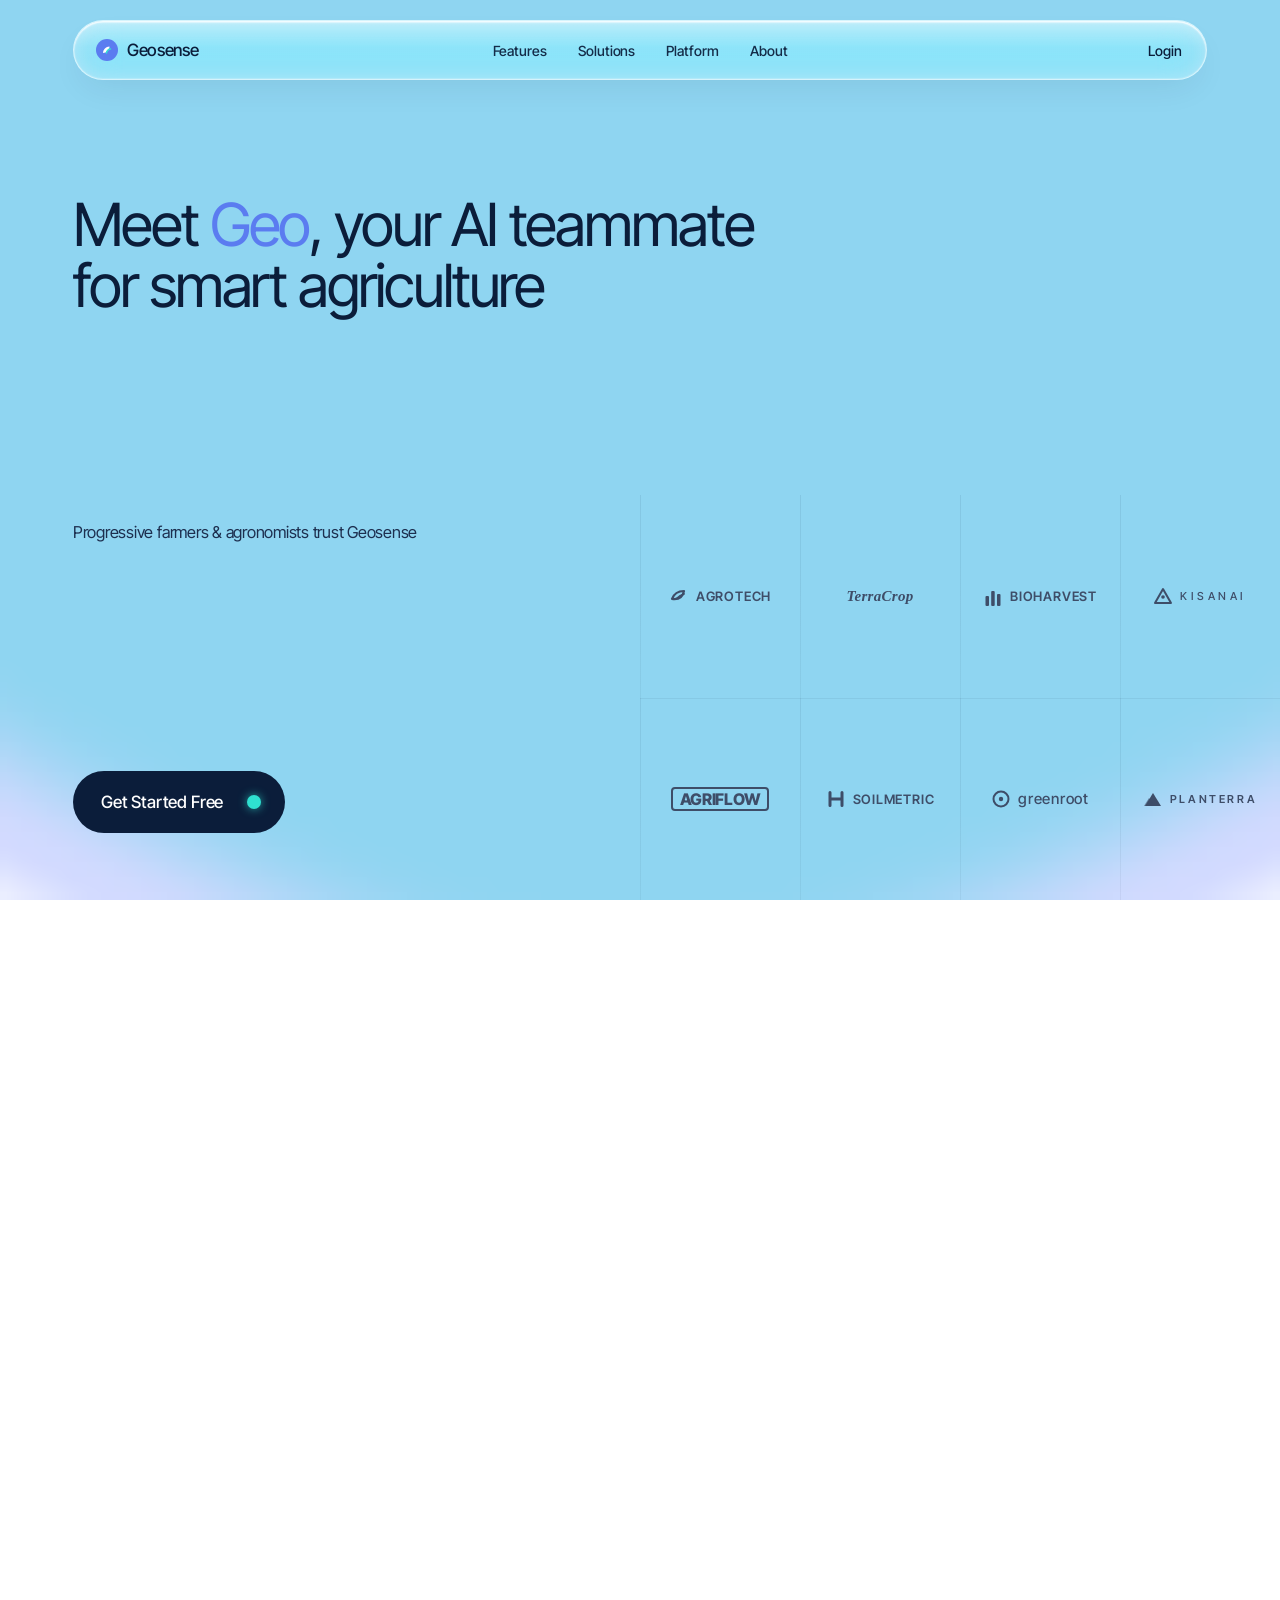
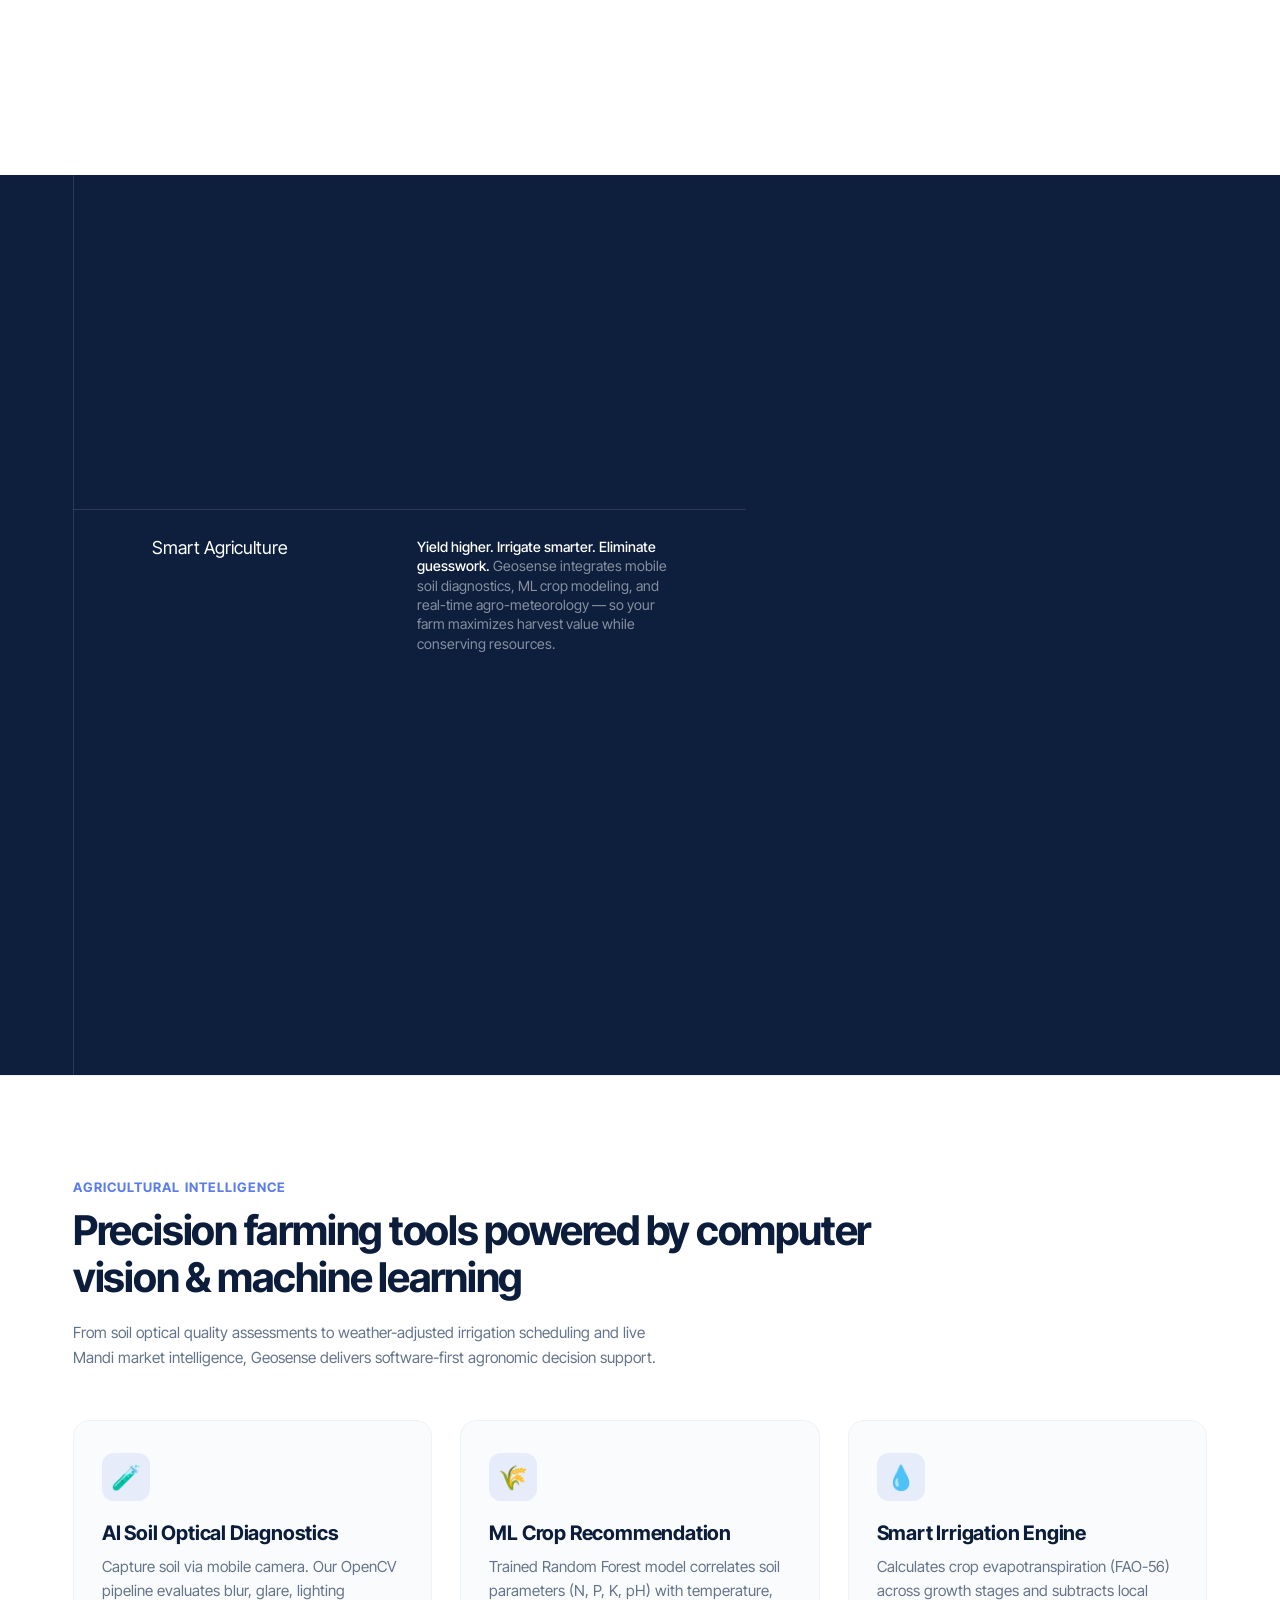
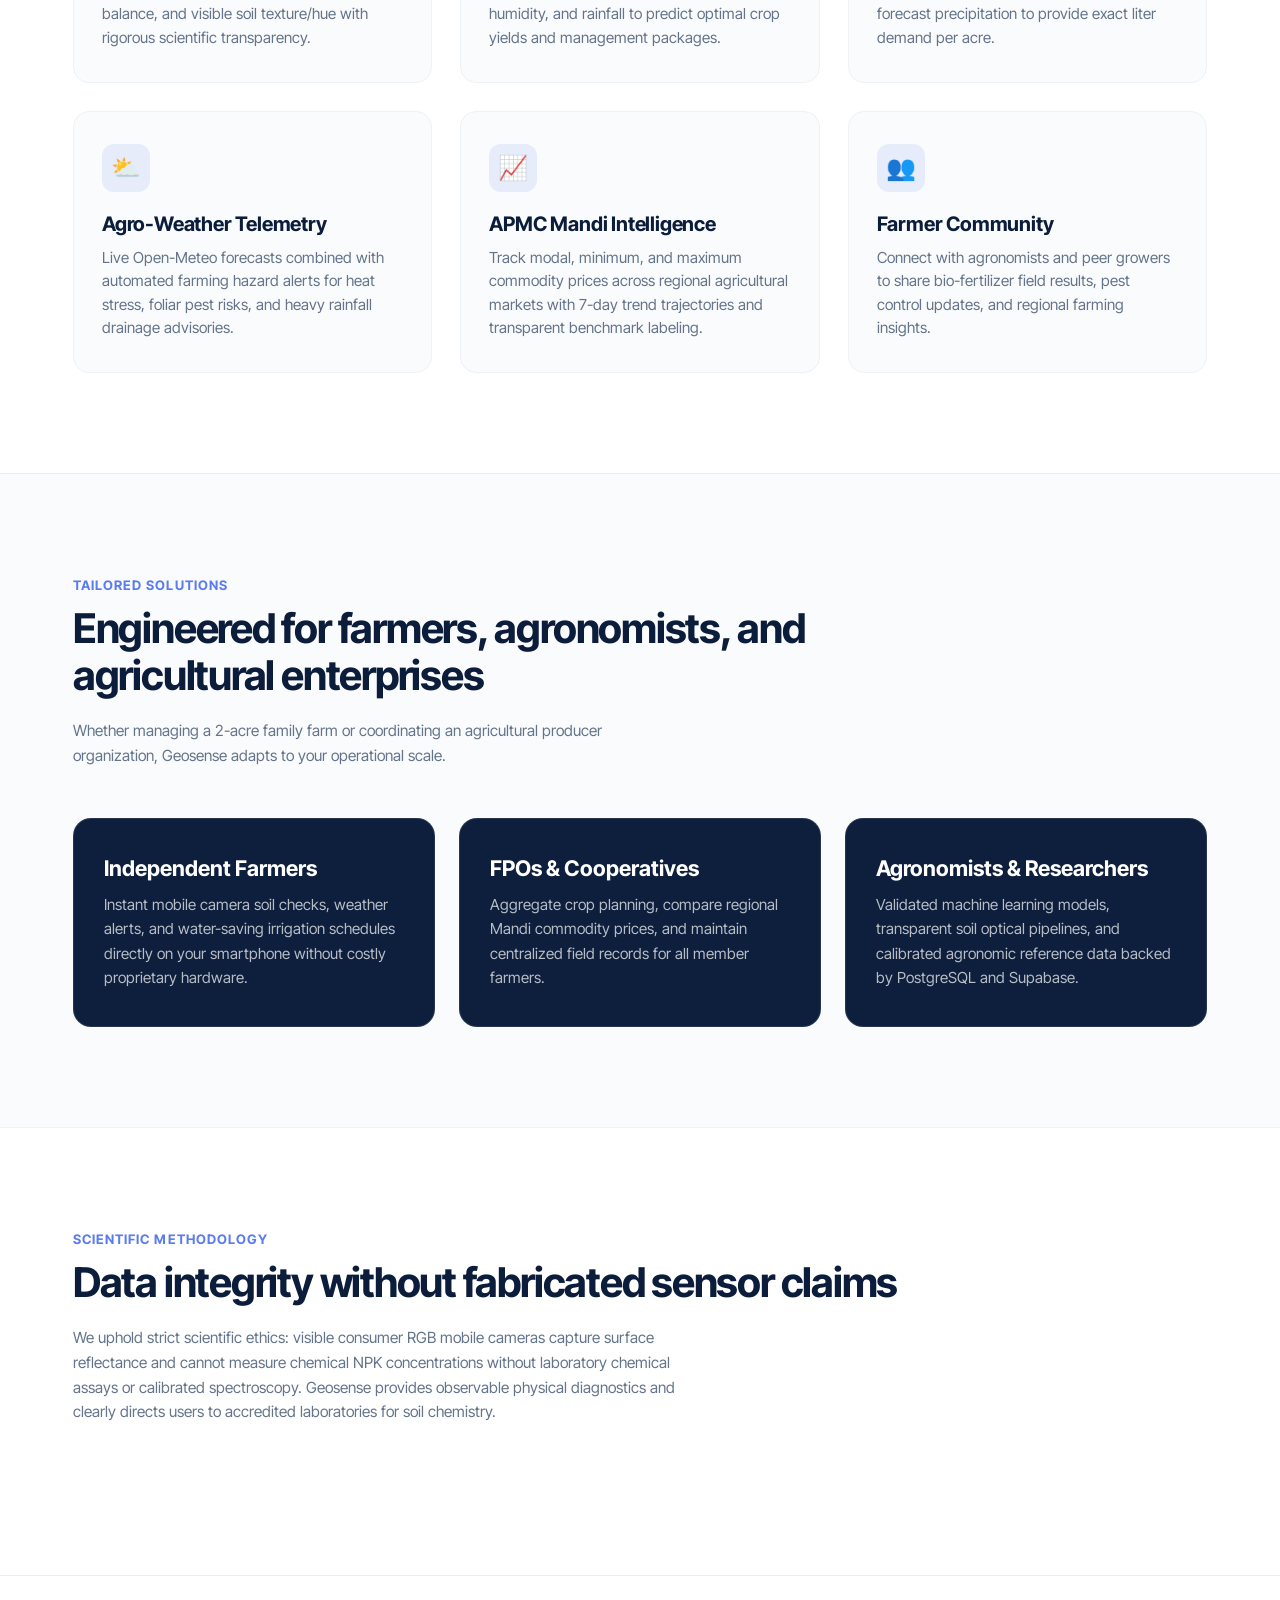
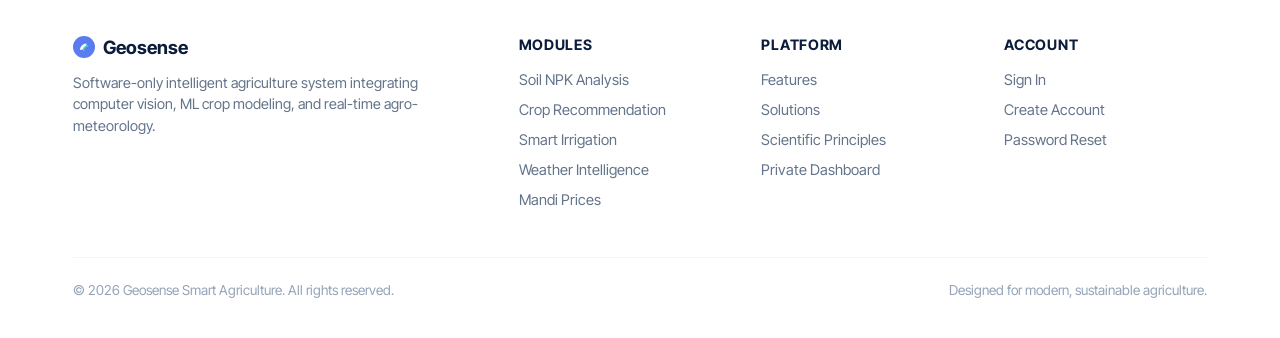
==== index.html @ 37c849fe "style(nav): Transform navbar into liquid glass with clear translucency, specular refraction highligh" ====
<!DOCTYPE html>
<html lang="en">
<head>
  <meta charset="UTF-8">
  <meta name="viewport" content="width=device-width, initial-scale=1.0">
  <title>Geosense — AI Intelligent System for Smart Agriculture</title>
  <link rel="preconnect" href="https://fonts.googleapis.com">
  <link rel="preconnect" href="https://fonts.gstatic.com" crossorigin>
  <link href="https://fonts.googleapis.com/css2?family=Inter+Tight:wght@400;500;600&display=swap" rel="stylesheet">
  <style>
    :root {
      --ink: #0b1d3a;          /* headline navy, button fill */
      --ink-2: #1d2f4f;        /* trust line */
      --accent: #5b7cf0;       /* "Hal" highlight, brand mark */
      --dot: #2fe0d0;          /* button dot / arrow circle */
      --panel: #0e1f3d;        /* dark split panel */
      --panel-line: rgba(255, 255, 255, .12);
      --gut: clamp(20px, 5.7vw, 82px);    /* page gutter */
      --ease: cubic-bezier(.22, .7, .2, 1);
    }

    * {
      box-sizing: border-box;
      margin: 0;
      padding: 0;
    }

    html, body {
      background: #fff;
      font-family: 'Inter Tight', system-ui, -apple-system, sans-serif;
      color: var(--ink);
      -webkit-font-smoothing: antialiased;
      -moz-osx-font-smoothing: grayscale;
      overflow-x: hidden;
      width: 100%;
    }

    a {
      color: inherit;
      text-decoration: none;
    }

    /* Atmosphere / Bowl Glow Background */
    .atmo {
      position: fixed;
      inset: 0;
      z-index: 0;
      pointer-events: none;
      background: #fff;
    }

    #bg {
      position: absolute;
      inset: 0;
      width: 100%;
      height: 100%;
      display: block;
    }

    main {
      position: relative;
      z-index: 1;
    }

    /* Fixed Pill Navbar - Liquid Glass */
    .nav {
      position: fixed;
      z-index: 50;
      top: 20px;
      left: var(--gut);
      right: var(--gut);
      height: 60px;
      border-radius: 999px;
      background: rgba(255, 255, 255, 0.25);
      -webkit-backdrop-filter: blur(22px) saturate(190%) contrast(95%);
      backdrop-filter: blur(22px) saturate(190%) contrast(95%);
      border: 1px solid rgba(255, 255, 255, 0.60);
      box-shadow:
        0 14px 34px -10px rgba(11, 29, 58, 0.09),
        inset 0 1.5px 1.5px 0 rgba(255, 255, 255, 0.90),
        inset 0 -1px 1px 0 rgba(255, 255, 255, 0.20),
        inset 0 0 14px 0 rgba(255, 255, 255, 0.18);
      display: flex;
      align-items: center;
      padding: 0 10px 0 22px;
      opacity: 0;
      transform: translateY(-8px);
      animation: navin .9s var(--ease) .15s forwards;
      transition: background 0.35s ease, border-color 0.35s ease, box-shadow 0.35s ease;
      overflow: hidden;
    }

    .nav::before {
      content: '';
      position: absolute;
      inset: 0;
      border-radius: 999px;
      background: linear-gradient(180deg, rgba(255, 255, 255, 0.35) 0%, rgba(255, 255, 255, 0.03) 45%, transparent 65%);
      pointer-events: none;
    }

    .nav > * {
      position: relative;
      z-index: 1;
    }

    .nav:hover {
      background: rgba(255, 255, 255, 0.35);
      border-color: rgba(255, 255, 255, 0.85);
      box-shadow:
        0 18px 42px -10px rgba(11, 29, 58, 0.13),
        inset 0 2px 2px 0 rgba(255, 255, 255, 0.98),
        inset 0 -1px 1px 0 rgba(255, 255, 255, 0.30),
        inset 0 0 18px 0 rgba(255, 255, 255, 0.25);
    }

    @keyframes navin {
      to {
        opacity: 1;
        transform: translateY(0);
      }
    }

    .brand {
      display: inline-flex;
      align-items: center;
      gap: 9px;
      color: var(--ink);
    }

    .brand svg {
      width: 22px;
      height: 22px;
      flex-shrink: 0;
    }

    .brand-name {
      font-size: 17px;
      font-weight: 500;
      letter-spacing: -.02em;
      color: var(--ink);
    }

    .nav-links {
      position: absolute;
      left: 50%;
      transform: translateX(-50%);
      display: flex;
      gap: 31px;
      list-style: none;
    }

    .nav-links a {
      font-size: 14px;
      font-weight: 500;
      letter-spacing: -.005em;
      color: var(--ink);
      opacity: .92;
      transition: opacity .2s ease;
    }

    .nav-links a:hover {
      opacity: .55;
    }

    .nav-right {
      display: flex;
      align-items: center;
      margin-left: auto;
    }

    .login {
      font-size: 14px;
      font-weight: 500;
      color: var(--ink);
      padding: 0 14px;
      transition: padding .35s var(--ease);
    }

    .navcta {
      width: 42px;
      height: 42px;
      overflow: hidden;
      border-radius: 999px;
      margin-left: -42px;
      transform: scale(0);
      transform-origin: 100% 50%;
      display: flex;
      align-items: center;
      justify-content: flex-end;
      transition: transform .35s var(--ease), width .65s var(--ease) .22s, margin .35s var(--ease);
    }

    .navcta .btn {
      width: 142px;
      flex-shrink: 0;
    }

    .navcta .btn .lbl {
      opacity: 0;
      transition: opacity .4s ease .45s;
    }

    .nav.on .navcta {
      width: 142px;
      margin-left: 16px;
      transform: scale(1);
    }

    .nav.on .navcta .btn .lbl {
      opacity: 1;
    }

    .nav.on .login {
      padding-right: 0;
    }

    /* Button Component (.btn) */
    .btn {
      position: relative;
      display: inline-flex;
      align-items: center;
      height: 42px;
      padding: 0 46px 0 18px;
      border-radius: 999px;
      background: var(--ink);
      color: #fff;
      font-family: inherit;
      font-size: 13.5px;
      font-weight: 500;
      letter-spacing: -.01em;
      white-space: nowrap;
      cursor: pointer;
      border: none;
      outline: none;
    }

    .btn .dot {
      position: absolute;
      right: 16px;
      top: 50%;
      transform: translateY(-50%);
      width: 10px;
      height: 10px;
      border-radius: 999px;
      background: var(--dot);
      box-shadow: 0 0 10px rgba(47, 224, 208, .7);
      display: flex;
      align-items: center;
      justify-content: center;
      transition: width .45s var(--ease), height .45s var(--ease), right .45s var(--ease), box-shadow .45s var(--ease);
    }

    .btn .dot svg {
      width: 12px;
      height: 12px;
      stroke: #0b1d3a;
      stroke-width: 1.6;
      stroke-linecap: round;
      stroke-linejoin: round;
      fill: none;
      opacity: 0;
      transform: translateX(-4px);
      transition: opacity .3s var(--ease) .05s, transform .3s var(--ease) .05s;
    }

    .btn:hover .dot {
      width: 32px;
      height: 32px;
      right: 5px;
      box-shadow: none;
    }

    .btn:hover .dot svg {
      opacity: 1;
      transform: translateX(0);
    }

    /* Large Button Variant (.btn.lg) */
    .btn.lg {
      height: 62px;
      padding: 0 62px 0 28px;
      font-size: 17px;
    }

    .btn.lg .dot {
      width: 14px;
      height: 14px;
      right: 24px;
    }

    .btn.lg .dot svg {
      width: 16px;
      height: 16px;
      stroke-width: 1.8;
    }

    .btn.lg:hover .dot {
      width: 48px;
      height: 48px;
      right: 7px;
      box-shadow: none;
    }

    /* Fade-up helper */
    .fade-up {
      opacity: 0;
      transform: translateY(14px);
    }

    body.ready .fade-up {
      animation: fu .9s var(--ease) forwards;
      animation-delay: var(--d);
    }

    @keyframes fu {
      to {
        opacity: 1;
        transform: translateY(0);
      }
    }

    /* Hero Section */
    .hero {
      position: relative;
      width: 100%;
      height: 100vh;
      min-height: 640px;
      overflow-x: clip;
    }

    .hero h1#h1 {
      position: absolute;
      top: 21.5vh;
      left: var(--gut);
      font-weight: 400;
      font-size: clamp(34px, 4.65vw, 70px);
      line-height: 1.03;
      letter-spacing: -.035em;
      white-space: nowrap;
      color: var(--ink);
      opacity: 0;
      transform: translateY(-100px);
      will-change: transform, opacity;
      animation: heroH1Entrance 1.3s cubic-bezier(0.16, 1, 0.3, 1) forwards;
    }

    @keyframes heroH1Entrance {
      0% {
        opacity: 0;
        transform: translateY(-100px);
      }
      25% {
        opacity: 0.85;
      }
      100% {
        opacity: 1;
        transform: translateY(0);
      }
    }

    .hero h1#h1 .hl {
      color: var(--accent);
    }

    .hero .trust {
      position: absolute;
      top: 58vh;
      left: var(--gut);
      font-size: clamp(15px, 1.28vw, 19px);
      letter-spacing: -.015em;
      color: var(--ink-2);
    }

    .hero .cta-wrap {
      position: absolute;
      bottom: 7.5vh;
      left: var(--gut);
    }

    /* Logo Grid */
    .logos {
      position: absolute;
      right: 0;
      width: 50%;
      top: 55vh;
      bottom: 0;
      display: grid;
      grid-template-columns: repeat(4, 1fr);
      grid-template-rows: repeat(2, 1fr);
    }

    .logos .cell {
      position: relative;
      display: flex;
      align-items: center;
      justify-content: center;
      gap: 7px;
      color: #3e4d68;
      font-size: 13px;
      font-weight: 600;
      letter-spacing: .06em;
    }

    .logos .cell::before {
      content: '';
      position: absolute;
      left: 0;
      top: 0;
      bottom: 0;
      width: 1px;
      background: linear-gradient(to bottom, rgba(11, 29, 58, .08), rgba(11, 29, 58, .05));
    }

    .logos .cell:nth-child(n+5)::after {
      content: '';
      position: absolute;
      top: 0;
      left: 0;
      right: 0;
      height: 1px;
      background: rgba(11, 29, 58, .06);
    }

    .logos .cell svg {
      flex-shrink: 0;
    }

    /* Statement Section */
    .statement {
      position: relative;
      height: 306vh;
      margin-top: -31vh;
      pointer-events: none;
    }

    .pin {
      position: sticky;
      top: 0;
      height: 100vh;
      display: flex;
      align-items: center;
      justify-content: center;
    }

    #stmt {
      position: absolute;
      top: clamp(140px, 32vh, 320px);
      left: 0;
      right: 0;
      width: 100%;
      max-width: 1100px;
      margin: 0 auto;
      padding: 0 clamp(16px, 4vw, 40px);
      box-sizing: border-box;
      text-align: center;
      font-weight: 400;
      font-size: clamp(19px, 2.1vw, 34px);
      line-height: 1.22;
      letter-spacing: -.025em;
      color: var(--ink);
      white-space: normal;
      will-change: transform;
    }

    /* Dark Split Section */
    .split {
      position: relative;
      z-index: 2;
      background: var(--panel);
      color: #fff;
      min-height: 100vh;
      display: grid;
      grid-template-columns: 58.3% 41.7%;
    }

    .split .l {
      position: relative;
      padding-left: var(--gut);
    }

    .split .l .guide-line {
      position: absolute;
      left: var(--gut);
      top: 0;
      bottom: 0;
      width: 1px;
      background: var(--panel-line);
    }

    .split h2#h2 {
      font-weight: 400;
      font-size: clamp(32px, 3.15vw, 48px);
      line-height: 1.08;
      letter-spacing: -.03em;
      padding: 21vh 0 0 6.2vw;
    }

    .split #row {
      margin-top: 6.4vh;
      border-top: 1px solid var(--panel-line);
      display: grid;
      grid-template-columns: 1fr 1.05fr;
      gap: 24px;
      padding: 3vh 6vw 0 6.2vw;
      opacity: 0;
      transform: translateY(14px);
      transition: opacity .9s var(--ease), transform .9s var(--ease);
    }

    .split #row.visible {
      opacity: 1;
      transform: translateY(0);
    }

    .split #row h3 {
      font-weight: 400;
      font-size: clamp(17px, 1.4vw, 21px);
      color: #fff;
    }

    .split #row p {
      font-size: clamp(13px, 1.1vw, 16px);
      line-height: 1.38;
      color: rgba(255, 255, 255, .5);
      max-width: 20em;
    }

    .split #row p .row-lead {
      color: #fff;
      font-weight: 500;
    }

    .split .r {
      position: relative;
      overflow: hidden;
      min-height: 100%;
    }

    #ship {
      position: absolute;
      inset: 0;
      width: 100%;
      height: 100%;
      object-fit: cover;
      transform-origin: 50% 60%;
      will-change: transform;
    }

    /* Public Marketing Sections */
    .marketing-section {
      position: relative;
      z-index: 2;
      background: #ffffff;
      padding: 100px var(--gut);
      border-top: 1px solid rgba(11, 29, 58, 0.06);
    }

    .section-tag {
      font-size: 0.82rem;
      font-weight: 700;
      text-transform: uppercase;
      letter-spacing: 0.08em;
      color: var(--accent);
      margin-bottom: 12px;
      display: inline-block;
    }

    .section-headline {
      font-size: clamp(28px, 3.2vw, 46px);
      font-weight: 700;
      line-height: 1.15;
      letter-spacing: -0.03em;
      color: var(--ink);
      margin-bottom: 20px;
      max-width: 22em;
    }

    .section-desc {
      font-size: clamp(15px, 1.2vw, 18px);
      line-height: 1.6;
      color: #64748b;
      max-width: 40em;
      margin-bottom: 50px;
    }

    .features-grid {
      display: grid;
      grid-template-columns: repeat(auto-fit, minmax(300px, 1fr));
      gap: 28px;
    }

    .feature-card {
      padding: 32px 28px;
      background: #fafbfc;
      border: 1px solid #eef2f6;
      border-radius: 16px;
      transition: transform 0.3s var(--ease), box-shadow 0.3s var(--ease);
    }

    .feature-card:hover {
      transform: translateY(-4px);
      box-shadow: 0 16px 32px -8px rgba(11, 29, 58, 0.08);
      background: #ffffff;
    }

    .feature-icon {
      width: 48px;
      height: 48px;
      border-radius: 12px;
      background: rgba(91, 124, 240, 0.12);
      color: var(--accent);
      display: flex;
      align-items: center;
      justify-content: center;
      font-size: 1.5rem;
      margin-bottom: 20px;
    }

    .feature-title {
      font-size: 1.25rem;
      font-weight: 700;
      color: var(--ink);
      margin-bottom: 10px;
      letter-spacing: -0.01em;
    }

    .feature-body {
      font-size: 0.95rem;
      line-height: 1.55;
      color: #64748b;
    }

    .solutions-grid {
      display: grid;
      grid-template-columns: repeat(auto-fit, minmax(280px, 1fr));
      gap: 24px;
    }

    .solution-card {
      padding: 36px 30px;
      background: var(--panel);
      color: #ffffff;
      border-radius: 18px;
      border: 1px solid rgba(255, 255, 255, 0.1);
    }

    .solution-card h3 {
      font-size: 1.35rem;
      font-weight: 700;
      margin-bottom: 12px;
    }

    .solution-card p {
      font-size: 0.95rem;
      line-height: 1.6;
      color: rgba(255, 255, 255, 0.7);
    }

    .cta-banner {
      background: radial-gradient(circle at top right, rgba(47, 224, 208, 0.15), transparent 60%), #0b1d3a;
      color: #ffffff;
      padding: 80px var(--gut);
      border-radius: 24px;
      margin: 40px var(--gut) 80px;
      text-align: center;
      position: relative;
      z-index: 2;
    }

    .cta-banner h2 {
      font-size: clamp(30px, 3.5vw, 48px);
      font-weight: 700;
      letter-spacing: -0.02em;
      margin-bottom: 16px;
    }

    .cta-banner p {
      font-size: 1.1rem;
      color: rgba(255, 255, 255, 0.75);
      max-width: 32em;
      margin: 0 auto 36px;
      line-height: 1.6;
    }

    .site-footer {
      position: relative;
      z-index: 2;
      background: #ffffff;
      border-top: 1px solid rgba(11, 29, 58, 0.08);
      padding: 60px var(--gut) 40px;
    }

    .footer-top {
      display: grid;
      grid-template-columns: 2fr 1fr 1fr 1fr;
      gap: 40px;
      margin-bottom: 48px;
    }

    .footer-col h4 {
      font-size: 0.9rem;
      font-weight: 700;
      color: var(--ink);
      text-transform: uppercase;
      letter-spacing: 0.05em;
      margin-bottom: 16px;
    }

    .footer-col ul {
      list-style: none;
      display: flex;
      flex-direction: column;
      gap: 10px;
    }

    .footer-col a {
      font-size: 0.92rem;
      color: #64748b;
      transition: color 0.2s;
    }

    .footer-col a:hover {
      color: var(--accent);
    }

    .footer-bottom {
      border-top: 1px solid #f1f5f9;
      padding-top: 24px;
      display: flex;
      justify-content: space-between;
      align-items: center;
      font-size: 0.85rem;
      color: #94a3b8;
    }

    @media (max-width: 900px) {
      .footer-top {
        grid-template-columns: 1fr 1fr;
      }
      .cta-banner {
        margin: 20px 16px 60px;
        padding: 50px 24px;
      }
    }

    /* Responsive (<= 820px) */
    @media (max-width: 820px) {
      .nav-links {
        display: none;
      }

      .nav {
        height: 54px;
        top: 12px;
      }

      .nav .login {
        padding: 0 6px;
      }

      .nav.on .navcta {
        margin-left: 8px;
      }

      .hero h1#h1 {
        top: clamp(125px, 19vh, 160px);
        left: var(--gut);
        right: var(--gut);
        width: auto;
        max-width: calc(100vw - 2 * var(--gut));
        font-size: clamp(22px, 6.2vw, 36px);
        line-height: 1.15;
        white-space: normal;
        word-break: normal;
        overflow-wrap: break-word;
      }

      .hero .trust {
        top: 44vh;
      }

      .hero .logos {
        left: 0;
        right: 0;
        width: 100%;
        top: 50vh;
        bottom: 18vh;
      }

      .hero .logos .cell .logo-text {
        display: none;
      }

      .hero .logos .cell svg {
        transform: scale(0.65);
      }

      .hero .logos .cell .mark-nordhavn {
        font-size: 11px;
      }

      .hero .logos .cell .mark-tideline {
        font-size: 11px;
        padding: 1px 4px;
      }

      .hero .cta-wrap {
        bottom: 6vh;
      }

      #stmt {
        top: clamp(120px, 28vh, 220px);
        white-space: normal;
        font-size: clamp(18px, 5.2vw, 24px);
        line-height: 1.35;
        max-width: 90vw;
        margin: 0 auto;
        padding: 0 16px;
      }

      #stmt br {
        display: none;
      }

      .split {
        grid-template-columns: 1fr;
        grid-template-rows: auto 70vh;
      }

      .split .l {
        padding-left: 0;
      }

      .split .l .guide-line {
        display: none;
      }

      .split h2#h2 {
        padding: 16vh 6vw 0 6vw;
      }

      .split #row {
        grid-template-columns: 1fr;
        padding: 3vh 6vw 6vh;
      }
    }
  </style>
</head>
<body>

  <!-- Atmosphere with 96x60 canvas -->
  <div class="atmo"><canvas id="bg" width="96" height="60"></canvas></div>

  <!-- Fixed Pill Navbar -->
  <header class="nav" id="nav">
    <a href="#" class="brand">
      <svg viewBox="0 0 22 22">
        <circle cx="11" cy="11" r="11" fill="#5b7cf0"/>
        <path d="M7 14c0-3.5 3-6.5 6.5-6.5 0 3.5-3 6.5-6.5 6.5z" fill="#fff"/>
        <path d="M10.5 14c0-2.2 2-4 4-4" stroke="#2fe0d0" stroke-width="1.5" stroke-linecap="round" fill="none"/>
      </svg>
      <span class="brand-name">Geosense</span>
    </a>

    <nav class="nav-links">
      <a href="#features">Features</a>
      <a href="#solutions">Solutions</a>
      <a href="#platform">Platform</a>
      <a href="#footer">About</a>
    </nav>

    <div class="nav-right">
      <a href="/login" class="login" id="nav-login-btn">Login</a>
      <div class="navcta">
        <a href="/register" class="btn" id="nav-cta-btn">
          <span class="lbl">Get Started</span>
          <span class="dot">
            <svg viewBox="0 0 12 12"><path d="M4.5 2.5 8 6l-3.5 3.5"/></svg>
          </span>
        </a>
      </div>
    </div>
  </header>

  <main>
    <!-- Scene 1: Hero -->
    <section class="hero" id="hero">
      <h1 id="h1">Meet <span class="hl">Geo</span>, your AI teammate<br>for smart agriculture</h1>

      <p class="trust fade-up" style="--d: 1.15s">Progressive farmers & agronomists trust Geosense</p>

      <div class="cta-wrap fade-up" style="--d: 1.3s">
        <a href="/register" class="btn lg" id="hero-cta-btn">
          <span>Get Started Free</span>
          <span class="dot">
            <svg viewBox="0 0 12 12"><path d="M4.5 2.5 8 6l-3.5 3.5"/></svg>
          </span>
        </a>
      </div>

      <div class="logos">
        <!-- 1. AGROTECH: two curved leaf strokes -->
        <div class="cell fade-up" style="--d: 1.25s">
          <svg width="20" height="20" viewBox="0 0 20 20" fill="none">
            <path d="M3 13c1.5-4 5-8 12-8-1 5-4.5 9-12 8z" stroke="currentColor" stroke-width="2.2" stroke-linecap="round" stroke-linejoin="round"/>
            <path d="M7 13c2-2.5 4.5-4 8-5" stroke="currentColor" stroke-width="1.8" stroke-linecap="round"/>
          </svg>
          <span class="logo-text">AGROTECH</span>
        </div>

        <!-- 2. TerraCrop: Georgia bold italic 15px -->
        <div class="cell fade-up" style="--d: 1.32s">
          <span class="mark-nordhavn" style="font-family: Georgia, serif; font-weight: bold; font-style: italic; font-size: 15px; letter-spacing: .02em;">TerraCrop</span>
        </div>

        <!-- 3. BIOHARVEST: three solid bars -->
        <div class="cell fade-up" style="--d: 1.39s">
          <svg width="20" height="20" viewBox="0 0 20 20" fill="currentColor">
            <rect x="2.5" y="10" width="3.5" height="10" rx="1"/>
            <rect x="8.2" y="5" width="3.5" height="15" rx="1"/>
            <rect x="14" y="8" width="3.5" height="12" rx="1"/>
          </svg>
          <span class="logo-text">BIOHARVEST</span>
        </div>

        <!-- 4. KISANAI: outlined triangle with growth dot -->
        <div class="cell fade-up" style="--d: 1.46s">
          <svg width="20" height="20" viewBox="0 0 20 20" fill="none">
            <polygon points="10,3 18,17 2,17" stroke="currentColor" stroke-width="2" stroke-linejoin="round"/>
            <circle cx="10" cy="11" r="1.8" fill="currentColor"/>
          </svg>
          <span class="logo-text" style="font-size: 11px; font-weight: 500; letter-spacing: .32em;">KISANAI</span>
        </div>

        <!-- 5. AGRIFLOW: bordered pill badge -->
        <div class="cell fade-up" style="--d: 1.42s">
          <span class="mark-tideline" style="font-size: 16px; font-weight: 800; letter-spacing: -.02em; border: 2px solid currentColor; border-radius: 4px; padding: 2px 7px; line-height: 1;">AGRIFLOW</span>
        </div>

        <!-- 6. SOILMETRIC: grid/field mark -->
        <div class="cell fade-up" style="--d: 1.49s">
          <svg width="20" height="20" viewBox="0 0 20 20" fill="none">
            <path d="M4 3.5v13M16 3.5v13M4 10h12" stroke="currentColor" stroke-width="3" stroke-linecap="round"/>
          </svg>
          <span class="logo-text">SOILMETRIC</span>
        </div>

        <!-- 7. greenroot: lowercase 15px weight 500 -->
        <div class="cell fade-up" style="--d: 1.56s">
          <svg width="20" height="20" viewBox="0 0 20 20" fill="none">
            <circle cx="10" cy="10" r="7.5" stroke="currentColor" stroke-width="2"/>
            <circle cx="10" cy="10" r="2.2" fill="currentColor"/>
          </svg>
          <span class="logo-text" style="font-size: 15px; font-weight: 500; text-transform: lowercase;">greenroot</span>
        </div>

        <!-- 8. PLANTERRA: filled mountain/terrace silhouette -->
        <div class="cell fade-up" style="--d: 1.63s">
          <svg width="20" height="20" viewBox="0 0 20 20" fill="currentColor">
            <polygon points="10,4 18,17 2,17"/>
            <polygon points="6,9 11,17 1,17" opacity="0.6"/>
          </svg>
          <span class="logo-text" style="font-size: 11px; letter-spacing: .24em;">PLANTERRA</span>
        </div>
      </div>
    </section>

    <!-- Scene 2: Statement (pinned) -->
    <section class="statement" id="statement">
      <div class="pin">
        <p id="stmt">Geo is an AI agronomist<br>that analyzes soil health, predicts optimum crops,<br>calculates precision irrigation, tracks mandi prices,<br>and guides farmers every step from seed to harvest</p>

              </div>
    </section>

    <!-- Scene 3: Dark Split -->
    <section class="split" id="split">
      <div class="l">
        <div class="guide-line"></div>
        <h2 id="h2">AI agronomist that operates<br>like you farm</h2>
        <div id="row">
          <h3>Smart Agriculture</h3>
          <p><strong class="row-lead">Yield higher. Irrigate smarter. Eliminate guesswork.</strong> Geosense integrates mobile soil diagnostics, ML crop modeling, and real-time agro-meteorology — so your farm maximizes harvest value while conserving resources.</p>
        </div>
      </div>
      <div class="r">
        <img id="ship" src="https://images.unsplash.com/photo-1500382017468-9049fed747ef?w=1400&q=85" alt="Aerial view of lush green agricultural crop fields and farmland at sunrise">
      </div>
    </section>

    <!-- Public Section: Core Agricultural Features -->
    <section class="marketing-section" id="features">
      <span class="section-tag">Agricultural Intelligence</span>
      <h2 class="section-headline">Precision farming tools powered by computer vision & machine learning</h2>
      <p class="section-desc">From soil optical quality assessments to weather-adjusted irrigation scheduling and live Mandi market intelligence, Geosense delivers software-first agronomic decision support.</p>

      <div class="features-grid">
        <div class="feature-card">
          <div class="feature-icon">🧪</div>
          <h3 class="feature-title">AI Soil Optical Diagnostics</h3>
          <p class="feature-body">Capture soil via mobile camera. Our OpenCV pipeline evaluates blur, glare, lighting balance, and visible soil texture/hue with rigorous scientific transparency.</p>
        </div>

        <div class="feature-card">
          <div class="feature-icon">🌾</div>
          <h3 class="feature-title">ML Crop Recommendation</h3>
          <p class="feature-body">Trained Random Forest model correlates soil parameters (N, P, K, pH) with temperature, humidity, and rainfall to predict optimal crop yields and management packages.</p>
        </div>

        <div class="feature-card">
          <div class="feature-icon">💧</div>
          <h3 class="feature-title">Smart Irrigation Engine</h3>
          <p class="feature-body">Calculates crop evapotranspiration (FAO-56) across growth stages and subtracts local forecast precipitation to provide exact liter demand per acre.</p>
        </div>

        <div class="feature-card">
          <div class="feature-icon">⛅</div>
          <h3 class="feature-title">Agro-Weather Telemetry</h3>
          <p class="feature-body">Live Open-Meteo forecasts combined with automated farming hazard alerts for heat stress, foliar pest risks, and heavy rainfall drainage advisories.</p>
        </div>

        <div class="feature-card">
          <div class="feature-icon">📈</div>
          <h3 class="feature-title">APMC Mandi Intelligence</h3>
          <p class="feature-body">Track modal, minimum, and maximum commodity prices across regional agricultural markets with 7-day trend trajectories and transparent benchmark labeling.</p>
        </div>

        <div class="feature-card">
          <div class="feature-icon">👥</div>
          <h3 class="feature-title">Farmer Community</h3>
          <p class="feature-body">Connect with agronomists and peer growers to share bio-fertilizer field results, pest control updates, and regional farming insights.</p>
        </div>
      </div>
    </section>

    <!-- Public Section: Solutions -->
    <section class="marketing-section" id="solutions" style="background: #fafbfc;">
      <span class="section-tag">Tailored Solutions</span>
      <h2 class="section-headline">Engineered for farmers, agronomists, and agricultural enterprises</h2>
      <p class="section-desc">Whether managing a 2-acre family farm or coordinating an agricultural producer organization, Geosense adapts to your operational scale.</p>

      <div class="solutions-grid">
        <div class="solution-card">
          <h3>Independent Farmers</h3>
          <p>Instant mobile camera soil checks, weather alerts, and water-saving irrigation schedules directly on your smartphone without costly proprietary hardware.</p>
        </div>
        <div class="solution-card">
          <h3>FPOs & Cooperatives</h3>
          <p>Aggregate crop planning, compare regional Mandi commodity prices, and maintain centralized field records for all member farmers.</p>
        </div>
        <div class="solution-card">
          <h3>Agronomists & Researchers</h3>
          <p>Validated machine learning models, transparent soil optical pipelines, and calibrated agronomic reference data backed by PostgreSQL and Supabase.</p>
        </div>
      </div>
    </section>

    <!-- Public Section: Platform & Scientific Disclosure -->
    <section class="marketing-section" id="platform">
      <span class="section-tag">Scientific Methodology</span>
      <h2 class="section-headline">Data integrity without fabricated sensor claims</h2>
      <p class="section-desc">We uphold strict scientific ethics: visible consumer RGB mobile cameras capture surface reflectance and cannot measure chemical NPK concentrations without laboratory chemical assays or calibrated spectroscopy. Geosense provides observable physical diagnostics and clearly directs users to accredited laboratories for soil chemistry.</p>
    </section>
  </main>

  <!-- Site Footer -->
  <footer class="site-footer" id="footer">
    <div class="footer-top">
      <div class="footer-col">
        <div style="display: flex; align-items: center; gap: 8px; margin-bottom: 14px;">
          <svg viewBox="0 0 22 22" width="22" height="22">
            <circle cx="11" cy="11" r="11" fill="#5b7cf0"/>
            <path d="M7 14c0-3.5 3-6.5 6.5-6.5 0 3.5-3 6.5-6.5 6.5z" fill="#fff"/>
            <path d="M10.5 14c0-2.2 2-4 4-4" stroke="#2fe0d0" stroke-width="1.5" stroke-linecap="round" fill="none"/>
          </svg>
          <strong style="font-size: 1.15rem; color: #0b1d3a;">Geosense</strong>
        </div>
        <p style="font-size: 0.9rem; color: #64748b; line-height: 1.5; max-width: 24em;">
          Software-only intelligent agriculture system integrating computer vision, ML crop modeling, and real-time agro-meteorology.
        </p>
      </div>

      <div class="footer-col">
        <h4>Modules</h4>
        <ul>
          <li><a href="/login">Soil NPK Analysis</a></li>
          <li><a href="/login">Crop Recommendation</a></li>
          <li><a href="/login">Smart Irrigation</a></li>
          <li><a href="/login">Weather Intelligence</a></li>
          <li><a href="/login">Mandi Prices</a></li>
        </ul>
      </div>

      <div class="footer-col">
        <h4>Platform</h4>
        <ul>
          <li><a href="#features">Features</a></li>
          <li><a href="#solutions">Solutions</a></li>
          <li><a href="#platform">Scientific Principles</a></li>
          <li><a href="/dashboard">Private Dashboard</a></li>
        </ul>
      </div>

      <div class="footer-col">
        <h4>Account</h4>
        <ul>
          <li><a href="/login">Sign In</a></li>
          <li><a href="/register">Create Account</a></li>
          <li><a href="/forgot-password">Password Reset</a></li>
        </ul>
      </div>
    </div>

    <div class="footer-bottom">
      <div>© 2026 Geosense Smart Agriculture. All rights reserved.</div>
      <div>Designed for modern, sustainable agriculture.</div>
    </div>
  </footer>

  <script>
    /* ==========================================================================
       1. Letter Reveal Utilities & Preparation
       ========================================================================== */
    function clamp(val, min = 0, max = 1) {
      return Math.max(min, Math.min(max, val));
    }

    function smoothstep(x) {
      if (x <= 0) return 0;
      if (x >= 1) return 1;
      return x * x * (3 - 2 * x);
    }

    function lerpColor(c1, c2, t) {
      return [
        Math.round(c1[0] + (c2[0] - c1[0]) * t),
        Math.round(c1[1] + (c2[1] - c1[1]) * t),
        Math.round(c1[2] + (c2[2] - c1[2]) * t)
      ];
    }

    function prepareTextSpans(el) {
      const chars = [];
      const fragment = document.createDocumentFragment();

      function processNode(node, isHl) {
        if (node.nodeType === Node.TEXT_NODE) {
          const text = node.textContent;
          const tokens = text.split(/(\s+)/);
          for (const token of tokens) {
            if (!token) continue;
            if (/^\s+$/.test(token)) {
              fragment.appendChild(document.createTextNode(token));
            } else {
              const wordSpan = document.createElement('span');
              wordSpan.className = 'word';
              wordSpan.style.display = 'inline-block';
              wordSpan.style.whiteSpace = 'nowrap';
              for (let i = 0; i < token.length; i++) {
                const charSpan = document.createElement('span');
                charSpan.className = 'char';
                charSpan.style.display = 'inline-block';
                charSpan.textContent = token[i];
                if (isHl) charSpan.dataset.hl = 'true';
                wordSpan.appendChild(charSpan);
                chars.push(charSpan);
              }
              fragment.appendChild(wordSpan);
            }
          }
        } else if (node.nodeType === Node.ELEMENT_NODE) {
          if (node.tagName === 'BR') {
            fragment.appendChild(document.createElement('br'));
          } else {
            const hl = isHl || node.classList.contains('hl');
            for (const child of Array.from(node.childNodes)) {
              processNode(child, hl);
            }
          }
        }
      }

      for (const child of Array.from(el.childNodes)) {
        processNode(child, false);
      }
      el.innerHTML = '';
      el.appendChild(fragment);
      return chars;
    }

    function paint(chars, p, spread, finalRgb, accentRgb, ghostRgb) {
      const n = chars.length;
      const hlRgb = [91, 124, 240]; // #5b7cf0 for flagged characters
      for (let i = 0; i < n; i++) {
        const ch = chars[i];
        const isHl = ch.dataset.hl === 'true';
        const targetFinal = isHl ? hlRgb : finalRgb;
        const t = clamp((p * (1 + spread) - (i / n)) / spread);

        let opacity, col, blur;
        if (t <= 0) {
          opacity = 0;
          col = ghostRgb;
          blur = 8;
        } else if (t <= 0.35) {
          const k = t / 0.35;
          opacity = k;
          col = ghostRgb;
          blur = 8 - k * 6.5; // 8 -> 1.5px
        } else if (t <= 0.70) {
          const k = (t - 0.35) / 0.35;
          opacity = 1;
          col = lerpColor(ghostRgb, accentRgb, k);
          blur = 1.5 * (1 - k); // 1.5 -> 0px
        } else {
          const k = (t - 0.70) / 0.30;
          opacity = 1;
          col = lerpColor(accentRgb, targetFinal, k);
          blur = 0;
        }

        ch.style.opacity = opacity.toFixed(3);
        ch.style.color = `rgb(${col[0]},${col[1]},${col[2]})`;
        ch.style.filter = blur > 0.05 ? `blur(${blur.toFixed(2)}px)` : 'none';
      }
    }

    /* Elements */
    const h1El = document.getElementById('h1');
    const stmtEl = document.getElementById('stmt');
    const h2El = document.getElementById('h2');
    const navEl = document.getElementById('nav');
    const splitEl = document.getElementById('split');
    const rowEl = document.getElementById('row');
    const shipEl = document.getElementById('ship');

    // 1. Split text blocks and paint at p=0
    // Statement and Scene 3 character span preparation (h1 animates as a clean unified block)
    const stmtChars = prepareTextSpans(stmtEl);
    const h2Chars = prepareTextSpans(h2El);

    paint(stmtChars, 0, 0.28, [11, 29, 58], [63, 124, 255], [255, 255, 255]);
    paint(h2Chars, 0, 0.35, [255, 255, 255], [143, 230, 244], [92, 111, 146]);

    /* ==========================================================================
       2. Bowl Glow Canvas (96x60)
       ========================================================================== */
    const canvas = document.getElementById('bg');
    const ctx = canvas.getContext('2d');
    const W = 96, H = 60;
    const imgData = ctx.createImageData(W, H);
    const data = imgData.data;

    const scrollKeys = [
      { q: 0,    tip: 0.30, half: 0.34, soft: 0.22 },
      { q: 0.03, tip: 0.45, half: 0.38, soft: 0.26 },
      { q: 0.08, tip: 0.65, half: 0.38, soft: 0.22 },
      { q: 0.18, tip: 0.80, half: 0.38, soft: 0.22 },
      { q: 0.40, tip: 0.95, half: 0.38, soft: 0.19 },
      { q: 0.66, tip: 1.05, half: 0.46, soft: 0.16 },
      { q: 0.87, tip: 1.05, half: 0.66, soft: 0.13 },
      { q: 1.15, tip: 1.10, half: 0.90, soft: 0.10 },
      { q: 1.43, tip: 1.30, half: 1.60, soft: 0.10 },
      { q: 1.80, tip: 2.40, half: 3.00, soft: 0.10 }
    ];

    function getScrollTargets(q) {
      if (q <= scrollKeys[0].q) return scrollKeys[0];
      const last = scrollKeys[scrollKeys.length - 1];
      if (q >= last.q) return last;
      for (let i = 0; i < scrollKeys.length - 1; i++) {
        const k1 = scrollKeys[i];
        const k2 = scrollKeys[i + 1];
        if (q >= k1.q && q <= k2.q) {
          const frac = (q - k1.q) / (k2.q - k1.q);
          return {
            tip: k1.tip + (k2.tip - k1.tip) * frac,
            half: k1.half + (k2.half - k1.half) * frac,
            soft: k1.soft + (k2.soft - k1.soft) * frac
          };
        }
      }
      return last;
    }

    let curTip = -0.3, curHalf = 0.3, curSoft = 0.1;
    let introDone = false;
    let introStart = performance.now();
    let h1Start = performance.now();

    const ptsX = new Float32Array(48);
    const ptsY = new Float32Array(48);

    function renderGlow(now) {
      const aspect = window.innerWidth / window.innerHeight;
      const q = window.scrollY / window.innerHeight;
      const baseTgt = getScrollTargets(q);

      if (!introDone) {
        const elapsed = (now - introStart) / 1000;
        if (elapsed < 0.25) {
          curTip = -0.3;
          curHalf = 0.3;
          curSoft = 0.1;
        } else if (elapsed < 1.30) {
          const u = (elapsed - 0.25) / 1.05;
          const ease = smoothstep(u);
          curTip = -0.3 + (baseTgt.tip - (-0.3)) * ease;
          curHalf = 0.3 + (baseTgt.half - 0.3) * ease;
          curSoft = 0.1 + (baseTgt.soft - 0.1) * ease;
        } else {
          introDone = true;
          curTip = baseTgt.tip;
          curHalf = baseTgt.half;
          curSoft = baseTgt.soft;
        }
      } else {
        const tgtTip = baseTgt.tip + Math.sin(now * 0.00033 + 1.3) * 0.02;
        const tgtHalf = baseTgt.half + Math.sin(now * 0.0005) * 0.015;
        const tgtSoft = baseTgt.soft;

        curTip += (tgtTip - curTip) * 0.12;
        curHalf += (tgtHalf - curHalf) * 0.12;
        curSoft += (tgtSoft - curSoft) * 0.12;
      }

      if (curTip <= -0.15) {
        for (let i = 0; i < data.length; i += 4) {
          data[i] = 255;
          data[i + 1] = 255;
          data[i + 2] = 255;
          data[i + 3] = 255;
        }
        ctx.putImageData(imgData, 0, 0);
        return;
      }

      const tipEff = Math.max(0.001, curTip);
      for (let i = 0; i < 48; i++) {
        const yy = -0.3 + (tipEff - (-0.3)) * (i / 47);
        ptsY[i] = yy;
        const norm = Math.max(0, 1 - yy / tipEff);
        ptsX[i] = curHalf * aspect * Math.pow(norm, 0.72);
      }

      const soft = curSoft;
      const RND = 0.25;

      for (let y = 0; y < 60; y++) {
        const py = y / 60;
        const isInsideCurve = py < tipEff;
        const edgeX = isInsideCurve ? curHalf * aspect * Math.pow(Math.max(0, 1 - py / tipEff), 0.72) : -1;

        for (let x = 0; x < 48; x++) {
          const px = Math.abs(x / 96 - 0.5) * aspect;
          const isInside = isInsideCurve && (px < edgeX);

          let minDistSq = 1e9;
          for (let i = 0; i < 47; i++) {
            const x1 = ptsX[i], y1 = ptsY[i];
            const x2 = ptsX[i + 1], y2 = ptsY[i + 1];
            const dx = x2 - x1, dy = y2 - y1;
            const lenSq = dx * dx + dy * dy;
            let t = lenSq > 1e-8 ? ((px - x1) * dx + (py - y1) * dy) / lenSq : 0;
            if (t < 0) t = 0;
            else if (t > 1) t = 1;
            const rx = px - (x1 + t * dx);
            const ry = py - (y1 + t * dy);
            const dSq = rx * rx + ry * ry;
            if (dSq < minDistSq) minDistSq = dSq;
          }

          const dist = Math.sqrt(minDistSq);
          let sd = isInside ? -dist : dist;
          sd -= RND;

          const g = 1 - smoothstep((sd + soft) / (2 * soft));

          let r, gCol, b;
          if (g < 0.38) {
            const f = smoothstep(g / 0.38);
            r = 255 - 45 * f;       // 255 -> 210
            gCol = 255 - 37 * f;    // 255 -> 218
            b = 255;                // 255 -> 255
          } else {
            const f = smoothstep((g - 0.38) / 0.62);
            r = 210 - 67 * f;       // 210 -> 143
            gCol = 218 - 5 * f;     // 218 -> 213
            b = 255 - 14 * f;       // 255 -> 241
          }

          const ir = (r + 0.5) | 0;
          const ig = (gCol + 0.5) | 0;
          const ib = (b + 0.5) | 0;

          const idx1 = (y * 96 + x) * 4;
          const idx2 = (y * 96 + (95 - x)) * 4;

          data[idx1] = data[idx2] = ir;
          data[idx1 + 1] = data[idx2 + 1] = ig;
          data[idx1 + 2] = data[idx2 + 2] = ib;
          data[idx1 + 3] = data[idx2 + 3] = 255;
        }
      }

      ctx.putImageData(imgData, 0, 0);
    }

    /* ==========================================================================
       3. Scroll Updates
       ========================================================================== */
    function onScroll() {
      const innerH = window.innerHeight;
      const q = window.scrollY / innerH;

      // Synchronized Statement rise & reveal:
      // Smoothly illuminates and settles between q = 0.55 and q = 1.35
      const s = clamp((q - 0.55) / 0.80);
      const translateY = 32 * Math.pow(1 - s, 2);
      stmtEl.style.transform = `translateY(${translateY.toFixed(2)}px)`;

      // Statement reveal synchronized with rise (spread 0.28 for smooth cohesive illumination):
      const pStmt = s;
      paint(stmtChars, pStmt, 0.28, [11, 29, 58], [63, 124, 255], [255, 255, 255]);

      // Nav CTA: #nav.on toggled when p > .4
      navEl.classList.toggle('on', pStmt > 0.4);

      // Dark split calculations:
      const splitRect = splitEl.getBoundingClientRect();
      const splitTop = splitRect.top;

      // Headline reveal: p2 = clamp((.8 - splitTop/innerHeight)/.65)
      const p2 = clamp((0.8 - splitTop / innerH) / 0.65);
      paint(h2Chars, p2, 0.35, [255, 255, 255], [143, 230, 244], [92, 111, 146]);

      // Row visibility: transitions when p2 > .92
      rowEl.classList.toggle('visible', p2 > 0.92);

      // Ship image scale: 1.08 - 0.08 * clamp(1 - splitTop/innerHeight)
      const shipFrac = clamp(1 - splitTop / innerH);
      const scale = 1.08 - 0.08 * shipFrac;
      shipEl.style.transform = `scale(${scale.toFixed(4)})`;
    }

    window.addEventListener('scroll', onScroll, { passive: true });
    window.addEventListener('resize', onScroll);

    /* ==========================================================================
       4. Main Animation Loop
       ========================================================================== */
    function tick(now) {
      renderGlow(now);
      onScroll();
      requestAnimationFrame(tick);
    }

    // 2. On first animation frame, add body.ready (starts CSS fade-ups), then start loops
    requestAnimationFrame((now) => {
      document.body.classList.add('ready');
      introStart = now;
      h1Start = now;
      tick(now);
    });
  </script>
  <script src="js/api-client.js"></script>
  <script>
    // If user is already authenticated, update buttons to point to Dashboard
    if (window.GeosenseApi && window.GeosenseApi.getToken()) {
      const loginBtn = document.getElementById('nav-login-btn');
      if (loginBtn) {
        loginBtn.textContent = 'Dashboard';
        loginBtn.href = '/dashboard';
      }
      const ctaBtn = document.getElementById('nav-cta-btn');
      if (ctaBtn) {
        ctaBtn.href = '/dashboard';
        const lbl = ctaBtn.querySelector('.lbl');
        if (lbl) lbl.textContent = 'Open Dashboard';
      }
      const heroBtn = document.getElementById('hero-cta-btn');
      if (heroBtn) {
        heroBtn.href = '/dashboard';
        const span = heroBtn.querySelector('span:first-child');
        if (span) span.textContent = 'Open Dashboard';
      }
    }
  </script>
</body>
</html>
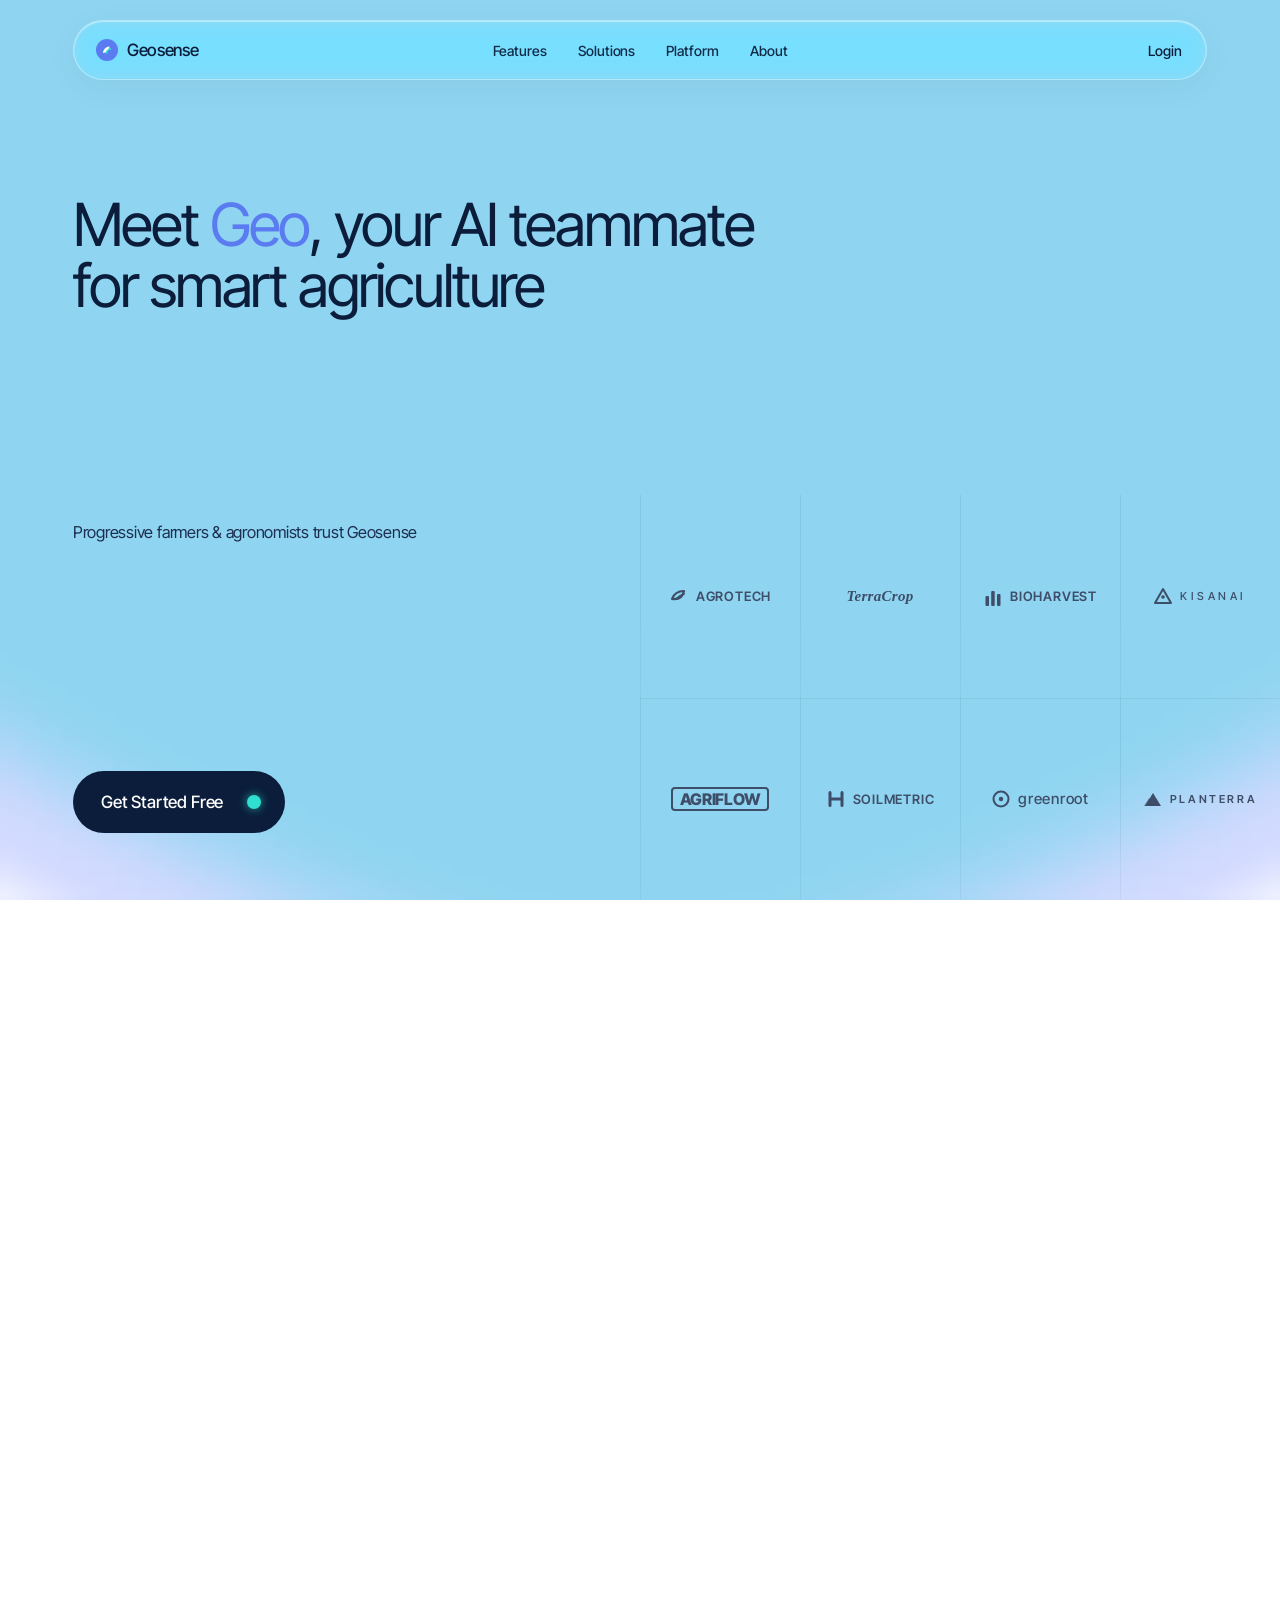
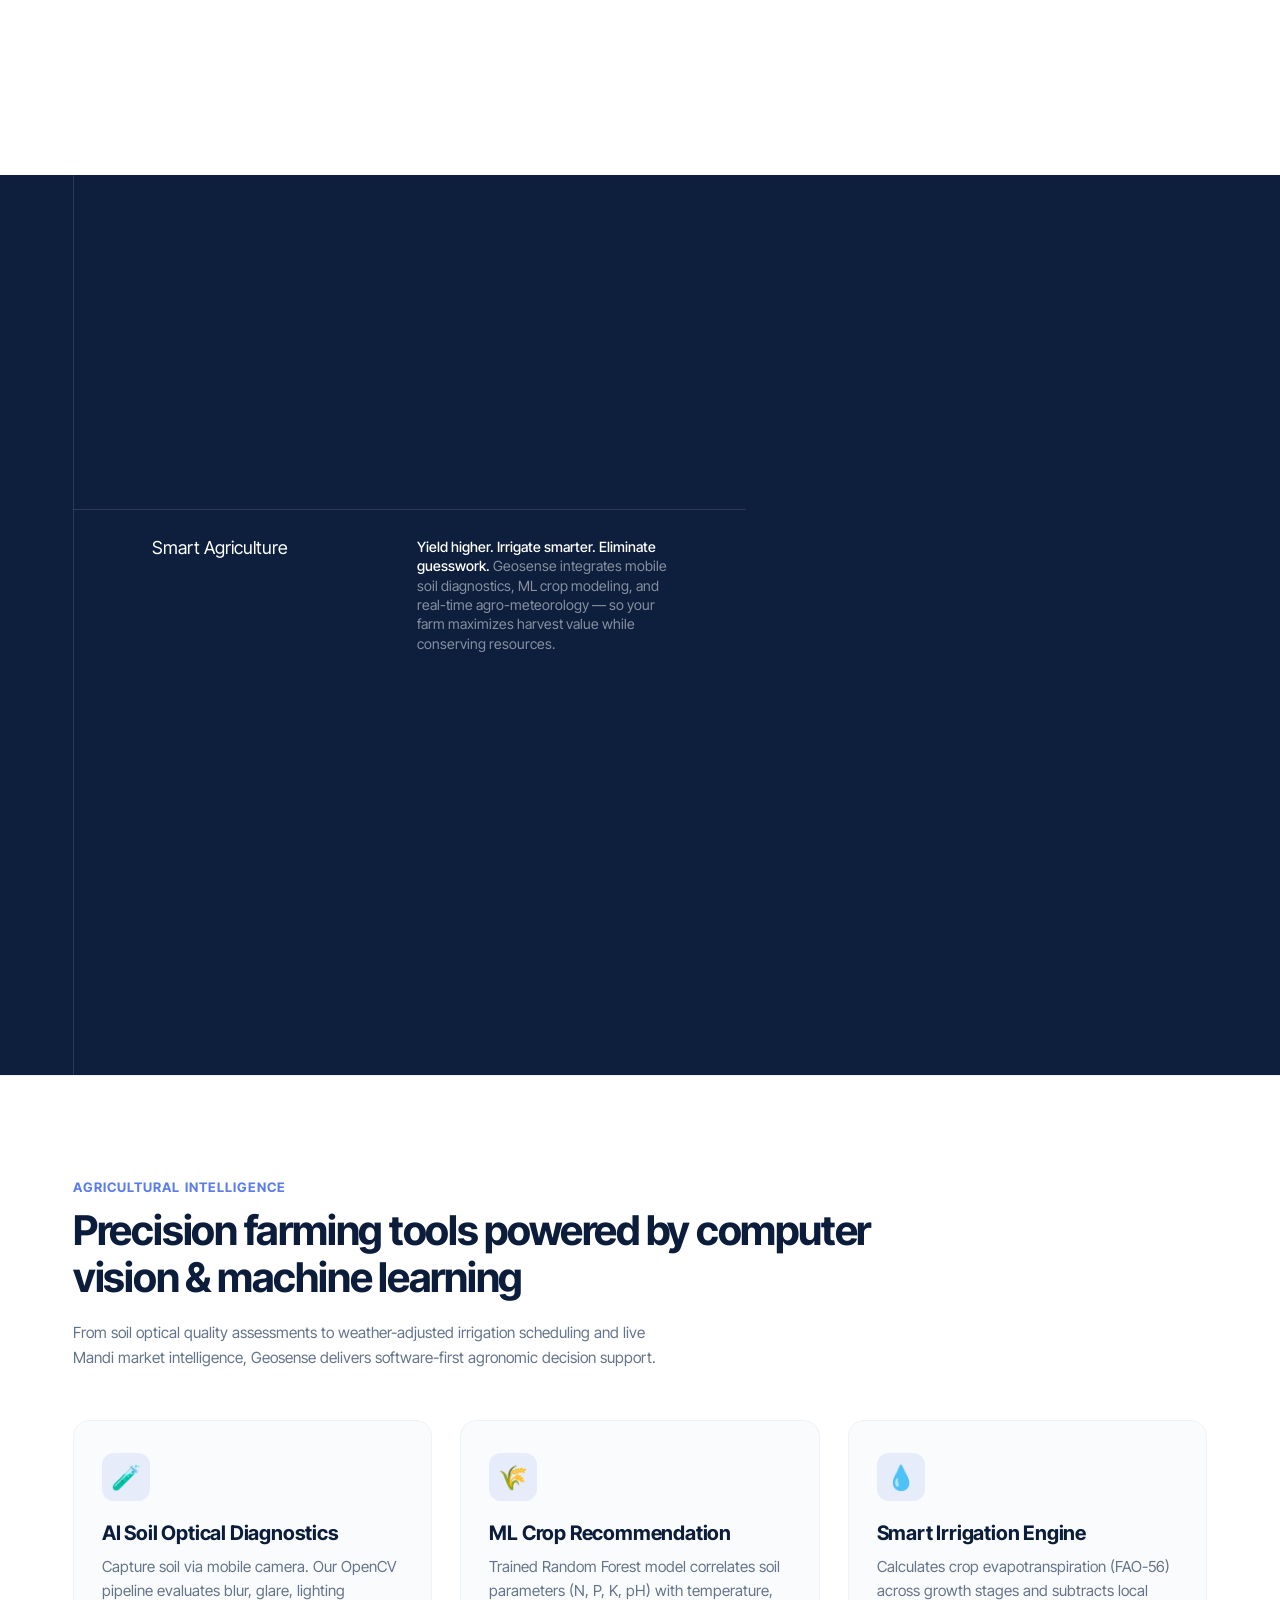
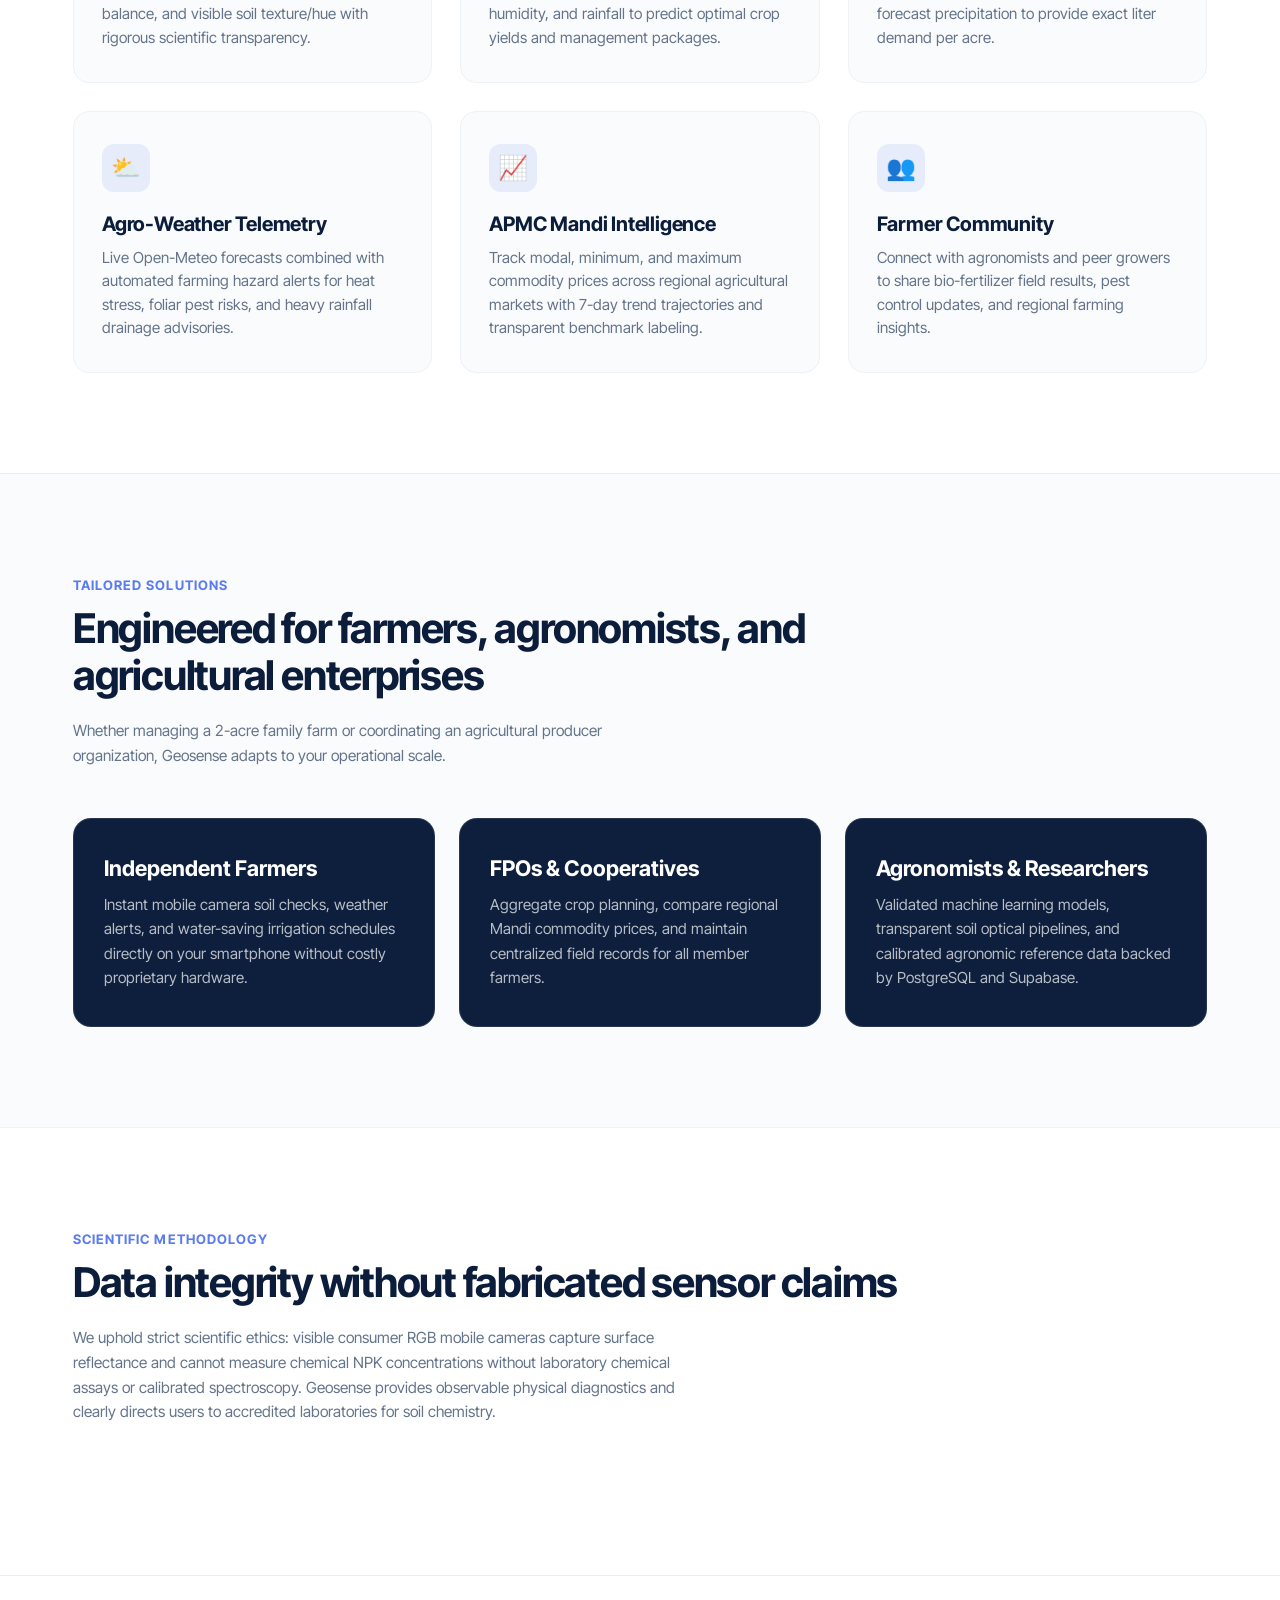
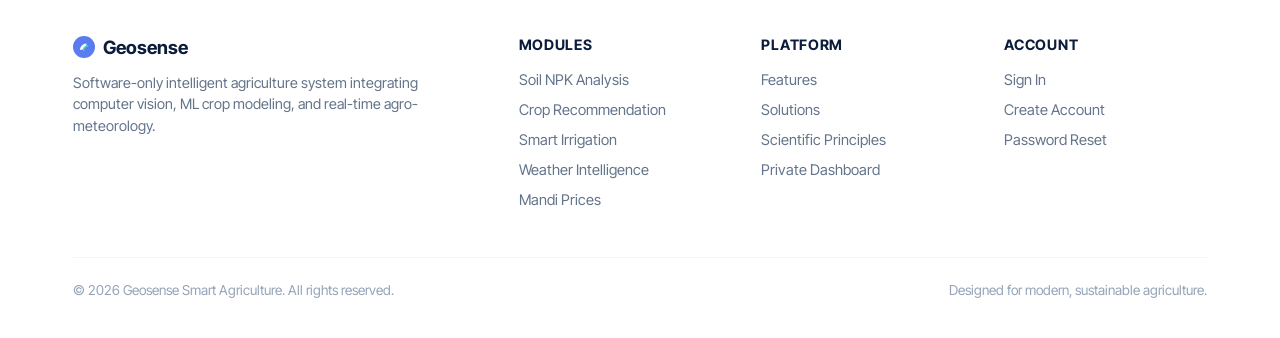
==== commit bfdf61de: "style(nav): Set ultra-clear transparent opacity on navbar with delicate hairline border and natural " ====
--- a/index.html
+++ b/index.html
@@ -126,7 +126,7 @@
 
  
-    /* Fixed Pill Navbar - Liquid Glass */+    /* Fixed Pill Navbar - Clear Transparent Glass */ 
     .nav { 
@@ -144,23 +144,19 @@
 
       border-radius: 999px; 
-      background: rgba(255, 255, 255, 0.25);-
-      -webkit-backdrop-filter: blur(22px) saturate(190%) contrast(95%);-
-      backdrop-filter: blur(22px) saturate(190%) contrast(95%);-
-      border: 1px solid rgba(255, 255, 255, 0.60);+      background: rgba(255, 255, 255, 0.07);+
+      -webkit-backdrop-filter: blur(12px) saturate(160%);+
+      backdrop-filter: blur(12px) saturate(160%);+
+      border: 1px solid rgba(255, 255, 255, 0.38); 
       box-shadow: 
-        0 14px 34px -10px rgba(11, 29, 58, 0.09),-
-        inset 0 1.5px 1.5px 0 rgba(255, 255, 255, 0.90),-
-        inset 0 -1px 1px 0 rgba(255, 255, 255, 0.20),-
-        inset 0 0 14px 0 rgba(255, 255, 255, 0.18);+        0 8px 32px 0 rgba(11, 29, 58, 0.05),+
+        inset 0 1px 1px 0 rgba(255, 255, 255, 0.45); 
       display: flex; 
@@ -174,1294 +170,1260 @@
 
       animation: navin .9s var(--ease) .15s forwards; 
-      transition: background 0.35s ease, border-color 0.35s ease, box-shadow 0.35s ease;+      transition: background 0.3s ease, border-color 0.3s ease, box-shadow 0.3s ease;+
+    }+
++
+    .nav:hover {+
+      background: rgba(255, 255, 255, 0.14);+
+      border-color: rgba(255, 255, 255, 0.55);+
+      box-shadow:+
+        0 10px 36px 0 rgba(11, 29, 58, 0.08),+
+        inset 0 1px 1px 0 rgba(255, 255, 255, 0.60);+
+    }+
++
+    @keyframes navin {+
+      to {+
+        opacity: 1;+
+        transform: translateY(0);+
+      }+
+    }+
++
+    .brand {+
+      display: inline-flex;+
+      align-items: center;+
+      gap: 9px;+
+      color: var(--ink);+
+    }+
++
+    .brand svg {+
+      width: 22px;+
+      height: 22px;+
+      flex-shrink: 0;+
+    }+
++
+    .brand-name {+
+      font-size: 17px;+
+      font-weight: 500;+
+      letter-spacing: -.02em;+
+      color: var(--ink);+
+    }+
++
+    .nav-links {+
+      position: absolute;+
+      left: 50%;+
+      transform: translateX(-50%);+
+      display: flex;+
+      gap: 31px;+
+      list-style: none;+
+    }+
++
+    .nav-links a {+
+      font-size: 14px;+
+      font-weight: 500;+
+      letter-spacing: -.005em;+
+      color: var(--ink);+
+      opacity: .92;+
+      transition: opacity .2s ease;+
+    }+
++
+    .nav-links a:hover {+
+      opacity: .55;+
+    }+
++
+    .nav-right {+
+      display: flex;+
+      align-items: center;+
+      margin-left: auto;+
+    }+
++
+    .login {+
+      font-size: 14px;+
+      font-weight: 500;+
+      color: var(--ink);+
+      padding: 0 14px;+
+      transition: padding .35s var(--ease);+
+    }+
++
+    .navcta {+
+      width: 42px;+
+      height: 42px; 
       overflow: hidden; 
-    }-
--
-    .nav::before {+      border-radius: 999px;+
+      margin-left: -42px;+
+      transform: scale(0);+
+      transform-origin: 100% 50%;+
+      display: flex;+
+      align-items: center;+
+      justify-content: flex-end;+
+      transition: transform .35s var(--ease), width .65s var(--ease) .22s, margin .35s var(--ease);+
+    }+
++
+    .navcta .btn {+
+      width: 142px;+
+      flex-shrink: 0;+
+    }+
++
+    .navcta .btn .lbl {+
+      opacity: 0;+
+      transition: opacity .4s ease .45s;+
+    }+
++
+    .nav.on .navcta {+
+      width: 142px;+
+      margin-left: 16px;+
+      transform: scale(1);+
+    }+
++
+    .nav.on .navcta .btn .lbl {+
+      opacity: 1;+
+    }+
++
+    .nav.on .login {+
+      padding-right: 0;+
+    }+
++
+    /* Button Component (.btn) */+
+    .btn {+
+      position: relative;+
+      display: inline-flex;+
+      align-items: center;+
+      height: 42px;+
+      padding: 0 46px 0 18px;+
+      border-radius: 999px;+
+      background: var(--ink);+
+      color: #fff;+
+      font-family: inherit;+
+      font-size: 13.5px;+
+      font-weight: 500;+
+      letter-spacing: -.01em;+
+      white-space: nowrap;+
+      cursor: pointer;+
+      border: none;+
+      outline: none;+
+    }+
++
+    .btn .dot {+
+      position: absolute;+
+      right: 16px;+
+      top: 50%;+
+      transform: translateY(-50%);+
+      width: 10px;+
+      height: 10px;+
+      border-radius: 999px;+
+      background: var(--dot);+
+      box-shadow: 0 0 10px rgba(47, 224, 208, .7);+
+      display: flex;+
+      align-items: center;+
+      justify-content: center;+
+      transition: width .45s var(--ease), height .45s var(--ease), right .45s var(--ease), box-shadow .45s var(--ease);+
+    }+
++
+    .btn .dot svg {+
+      width: 12px;+
+      height: 12px;+
+      stroke: #0b1d3a;+
+      stroke-width: 1.6;+
+      stroke-linecap: round;+
+      stroke-linejoin: round;+
+      fill: none;+
+      opacity: 0;+
+      transform: translateX(-4px);+
+      transition: opacity .3s var(--ease) .05s, transform .3s var(--ease) .05s;+
+    }+
++
+    .btn:hover .dot {+
+      width: 32px;+
+      height: 32px;+
+      right: 5px;+
+      box-shadow: none;+
+    }+
++
+    .btn:hover .dot svg {+
+      opacity: 1;+
+      transform: translateX(0);+
+    }+
++
+    /* Large Button Variant (.btn.lg) */+
+    .btn.lg {+
+      height: 62px;+
+      padding: 0 62px 0 28px;+
+      font-size: 17px;+
+    }+
++
+    .btn.lg .dot {+
+      width: 14px;+
+      height: 14px;+
+      right: 24px;+
+    }+
++
+    .btn.lg .dot svg {+
+      width: 16px;+
+      height: 16px;+
+      stroke-width: 1.8;+
+    }+
++
+    .btn.lg:hover .dot {+
+      width: 48px;+
+      height: 48px;+
+      right: 7px;+
+      box-shadow: none;+
+    }+
++
+    /* Fade-up helper */+
+    .fade-up {+
+      opacity: 0;+
+      transform: translateY(14px);+
+    }+
++
+    body.ready .fade-up {+
+      animation: fu .9s var(--ease) forwards;+
+      animation-delay: var(--d);+
+    }+
++
+    @keyframes fu {+
+      to {+
+        opacity: 1;+
+        transform: translateY(0);+
+      }+
+    }+
++
+    /* Hero Section */+
+    .hero {+
+      position: relative;+
+      width: 100%;+
+      height: 100vh;+
+      min-height: 640px;+
+      overflow-x: clip;+
+    }+
++
+    .hero h1#h1 {+
+      position: absolute;+
+      top: 21.5vh;+
+      left: var(--gut);+
+      font-weight: 400;+
+      font-size: clamp(34px, 4.65vw, 70px);+
+      line-height: 1.03;+
+      letter-spacing: -.035em;+
+      white-space: nowrap;+
+      color: var(--ink);+
+      opacity: 0;+
+      transform: translateY(-100px);+
+      will-change: transform, opacity;+
+      animation: heroH1Entrance 1.3s cubic-bezier(0.16, 1, 0.3, 1) forwards;+
+    }+
++
+    @keyframes heroH1Entrance {+
+      0% {+
+        opacity: 0;+
+        transform: translateY(-100px);+
+      }+
+      25% {+
+        opacity: 0.85;+
+      }+
+      100% {+
+        opacity: 1;+
+        transform: translateY(0);+
+      }+
+    }+
++
+    .hero h1#h1 .hl {+
+      color: var(--accent);+
+    }+
++
+    .hero .trust {+
+      position: absolute;+
+      top: 58vh;+
+      left: var(--gut);+
+      font-size: clamp(15px, 1.28vw, 19px);+
+      letter-spacing: -.015em;+
+      color: var(--ink-2);+
+    }+
++
+    .hero .cta-wrap {+
+      position: absolute;+
+      bottom: 7.5vh;+
+      left: var(--gut);+
+    }+
++
+    /* Logo Grid */+
+    .logos {+
+      position: absolute;+
+      right: 0;+
+      width: 50%;+
+      top: 55vh;+
+      bottom: 0;+
+      display: grid;+
+      grid-template-columns: repeat(4, 1fr);+
+      grid-template-rows: repeat(2, 1fr);+
+    }+
++
+    .logos .cell {+
+      position: relative;+
+      display: flex;+
+      align-items: center;+
+      justify-content: center;+
+      gap: 7px;+
+      color: #3e4d68;+
+      font-size: 13px;+
+      font-weight: 600;+
+      letter-spacing: .06em;+
+    }+
++
+    .logos .cell::before { 
       content: ''; 
       position: absolute; 
+      left: 0;+
+      top: 0;+
+      bottom: 0;+
+      width: 1px;+
+      background: linear-gradient(to bottom, rgba(11, 29, 58, .08), rgba(11, 29, 58, .05));+
+    }+
++
+    .logos .cell:nth-child(n+5)::after {+
+      content: '';+
+      position: absolute;+
+      top: 0;+
+      left: 0;+
+      right: 0;+
+      height: 1px;+
+      background: rgba(11, 29, 58, .06);+
+    }+
++
+    .logos .cell svg {+
+      flex-shrink: 0;+
+    }+
++
+    /* Statement Section */+
+    .statement {+
+      position: relative;+
+      height: 306vh;+
+      margin-top: -31vh;+
+      pointer-events: none;+
+    }+
++
+    .pin {+
+      position: sticky;+
+      top: 0;+
+      height: 100vh;+
+      display: flex;+
+      align-items: center;+
+      justify-content: center;+
+    }+
++
+    #stmt {+
+      position: absolute;+
+      top: clamp(140px, 32vh, 320px);+
+      left: 0;+
+      right: 0;+
+      width: 100%;+
+      max-width: 1100px;+
+      margin: 0 auto;+
+      padding: 0 clamp(16px, 4vw, 40px);+
+      box-sizing: border-box;+
+      text-align: center;+
+      font-weight: 400;+
+      font-size: clamp(19px, 2.1vw, 34px);+
+      line-height: 1.22;+
+      letter-spacing: -.025em;+
+      color: var(--ink);+
+      white-space: normal;+
+      will-change: transform;+
+    }+
++
+    /* Dark Split Section */+
+    .split {+
+      position: relative;+
+      z-index: 2;+
+      background: var(--panel);+
+      color: #fff;+
+      min-height: 100vh;+
+      display: grid;+
+      grid-template-columns: 58.3% 41.7%;+
+    }+
++
+    .split .l {+
+      position: relative;+
+      padding-left: var(--gut);+
+    }+
++
+    .split .l .guide-line {+
+      position: absolute;+
+      left: var(--gut);+
+      top: 0;+
+      bottom: 0;+
+      width: 1px;+
+      background: var(--panel-line);+
+    }+
++
+    .split h2#h2 {+
+      font-weight: 400;+
+      font-size: clamp(32px, 3.15vw, 48px);+
+      line-height: 1.08;+
+      letter-spacing: -.03em;+
+      padding: 21vh 0 0 6.2vw;+
+    }+
++
+    .split #row {+
+      margin-top: 6.4vh;+
+      border-top: 1px solid var(--panel-line);+
+      display: grid;+
+      grid-template-columns: 1fr 1.05fr;+
+      gap: 24px;+
+      padding: 3vh 6vw 0 6.2vw;+
+      opacity: 0;+
+      transform: translateY(14px);+
+      transition: opacity .9s var(--ease), transform .9s var(--ease);+
+    }+
++
+    .split #row.visible {+
+      opacity: 1;+
+      transform: translateY(0);+
+    }+
++
+    .split #row h3 {+
+      font-weight: 400;+
+      font-size: clamp(17px, 1.4vw, 21px);+
+      color: #fff;+
+    }+
++
+    .split #row p {+
+      font-size: clamp(13px, 1.1vw, 16px);+
+      line-height: 1.38;+
+      color: rgba(255, 255, 255, .5);+
+      max-width: 20em;+
+    }+
++
+    .split #row p .row-lead {+
+      color: #fff;+
+      font-weight: 500;+
+    }+
++
+    .split .r {+
+      position: relative;+
+      overflow: hidden;+
+      min-height: 100%;+
+    }+
++
+    #ship {+
+      position: absolute;+
       inset: 0; 
-      border-radius: 999px;-
-      background: linear-gradient(180deg, rgba(255, 255, 255, 0.35) 0%, rgba(255, 255, 255, 0.03) 45%, transparent 65%);-
-      pointer-events: none;-
-    }-
--
-    .nav > * {+      width: 100%;+
+      height: 100%;+
+      object-fit: cover;+
+      transform-origin: 50% 60%;+
+      will-change: transform;+
+    }+
++
+    /* Public Marketing Sections */+
+    .marketing-section { 
       position: relative; 
-      z-index: 1;-
-    }-
--
-    .nav:hover {-
-      background: rgba(255, 255, 255, 0.35);-
-      border-color: rgba(255, 255, 255, 0.85);-
-      box-shadow:-
-        0 18px 42px -10px rgba(11, 29, 58, 0.13),-
-        inset 0 2px 2px 0 rgba(255, 255, 255, 0.98),-
-        inset 0 -1px 1px 0 rgba(255, 255, 255, 0.30),-
-        inset 0 0 18px 0 rgba(255, 255, 255, 0.25);-
-    }-
--
-    @keyframes navin {-
-      to {-
-        opacity: 1;-
-        transform: translateY(0);-
-      }-
-    }-
--
-    .brand {-
-      display: inline-flex;+      z-index: 2;+
+      background: #ffffff;+
+      padding: 100px var(--gut);+
+      border-top: 1px solid rgba(11, 29, 58, 0.06);+
+    }+
++
+    .section-tag {+
+      font-size: 0.82rem;+
+      font-weight: 700;+
+      text-transform: uppercase;+
+      letter-spacing: 0.08em;+
+      color: var(--accent);+
+      margin-bottom: 12px;+
+      display: inline-block;+
+    }+
++
+    .section-headline {+
+      font-size: clamp(28px, 3.2vw, 46px);+
+      font-weight: 700;+
+      line-height: 1.15;+
+      letter-spacing: -0.03em;+
+      color: var(--ink);+
+      margin-bottom: 20px;+
+      max-width: 22em;+
+    }+
++
+    .section-desc {+
+      font-size: clamp(15px, 1.2vw, 18px);+
+      line-height: 1.6;+
+      color: #64748b;+
+      max-width: 40em;+
+      margin-bottom: 50px;+
+    }+
++
+    .features-grid {+
+      display: grid;+
+      grid-template-columns: repeat(auto-fit, minmax(300px, 1fr));+
+      gap: 28px;+
+    }+
++
+    .feature-card {+
+      padding: 32px 28px;+
+      background: #fafbfc;+
+      border: 1px solid #eef2f6;+
+      border-radius: 16px;+
+      transition: transform 0.3s var(--ease), box-shadow 0.3s var(--ease);+
+    }+
++
+    .feature-card:hover {+
+      transform: translateY(-4px);+
+      box-shadow: 0 16px 32px -8px rgba(11, 29, 58, 0.08);+
+      background: #ffffff;+
+    }+
++
+    .feature-icon {+
+      width: 48px;+
+      height: 48px;+
+      border-radius: 12px;+
+      background: rgba(91, 124, 240, 0.12);+
+      color: var(--accent);+
+      display: flex; 
       align-items: center; 
-      gap: 9px;+      justify-content: center;+
+      font-size: 1.5rem;+
+      margin-bottom: 20px;+
+    }+
++
+    .feature-title {+
+      font-size: 1.25rem;+
+      font-weight: 700; 
       color: var(--ink); 
-    }-
--
-    .brand svg {-
-      width: 22px;-
-      height: 22px;-
-      flex-shrink: 0;-
-    }-
--
-    .brand-name {-
-      font-size: 17px;-
-      font-weight: 500;-
-      letter-spacing: -.02em;+      margin-bottom: 10px;+
+      letter-spacing: -0.01em;+
+    }+
++
+    .feature-body {+
+      font-size: 0.95rem;+
+      line-height: 1.55;+
+      color: #64748b;+
+    }+
++
+    .solutions-grid {+
+      display: grid;+
+      grid-template-columns: repeat(auto-fit, minmax(280px, 1fr));+
+      gap: 24px;+
+    }+
++
+    .solution-card {+
+      padding: 36px 30px;+
+      background: var(--panel);+
+      color: #ffffff;+
+      border-radius: 18px;+
+      border: 1px solid rgba(255, 255, 255, 0.1);+
+    }+
++
+    .solution-card h3 {+
+      font-size: 1.35rem;+
+      font-weight: 700;+
+      margin-bottom: 12px;+
+    }+
++
+    .solution-card p {+
+      font-size: 0.95rem;+
+      line-height: 1.6;+
+      color: rgba(255, 255, 255, 0.7);+
+    }+
++
+    .cta-banner {+
+      background: radial-gradient(circle at top right, rgba(47, 224, 208, 0.15), transparent 60%), #0b1d3a;+
+      color: #ffffff;+
+      padding: 80px var(--gut);+
+      border-radius: 24px;+
+      margin: 40px var(--gut) 80px;+
+      text-align: center;+
+      position: relative;+
+      z-index: 2;+
+    }+
++
+    .cta-banner h2 {+
+      font-size: clamp(30px, 3.5vw, 48px);+
+      font-weight: 700;+
+      letter-spacing: -0.02em;+
+      margin-bottom: 16px;+
+    }+
++
+    .cta-banner p {+
+      font-size: 1.1rem;+
+      color: rgba(255, 255, 255, 0.75);+
+      max-width: 32em;+
+      margin: 0 auto 36px;+
+      line-height: 1.6;+
+    }+
++
+    .site-footer {+
+      position: relative;+
+      z-index: 2;+
+      background: #ffffff;+
+      border-top: 1px solid rgba(11, 29, 58, 0.08);+
+      padding: 60px var(--gut) 40px;+
+    }+
++
+    .footer-top {+
+      display: grid;+
+      grid-template-columns: 2fr 1fr 1fr 1fr;+
+      gap: 40px;+
+      margin-bottom: 48px;+
+    }+
++
+    .footer-col h4 {+
+      font-size: 0.9rem;+
+      font-weight: 700; 
       color: var(--ink); 
-    }-
--
-    .nav-links {-
-      position: absolute;-
-      left: 50%;-
-      transform: translateX(-50%);+      text-transform: uppercase;+
+      letter-spacing: 0.05em;+
+      margin-bottom: 16px;+
+    }+
++
+    .footer-col ul {+
+      list-style: none; 
       display: flex; 
-      gap: 31px;-
-      list-style: none;-
-    }-
--
-    .nav-links a {-
-      font-size: 14px;-
-      font-weight: 500;-
-      letter-spacing: -.005em;-
-      color: var(--ink);-
-      opacity: .92;-
-      transition: opacity .2s ease;-
-    }-
--
-    .nav-links a:hover {-
-      opacity: .55;-
-    }-
--
-    .nav-right {+      flex-direction: column;+
+      gap: 10px;+
+    }+
++
+    .footer-col a {+
+      font-size: 0.92rem;+
+      color: #64748b;+
+      transition: color 0.2s;+
+    }+
++
+    .footer-col a:hover {+
+      color: var(--accent);+
+    }+
++
+    .footer-bottom {+
+      border-top: 1px solid #f1f5f9;+
+      padding-top: 24px; 
       display: flex; 
+      justify-content: space-between;+
       align-items: center; 
-      margin-left: auto;-
-    }-
--
-    .login {-
-      font-size: 14px;-
-      font-weight: 500;-
-      color: var(--ink);-
-      padding: 0 14px;-
-      transition: padding .35s var(--ease);-
-    }-
--
-    .navcta {-
-      width: 42px;-
-      height: 42px;-
-      overflow: hidden;-
-      border-radius: 999px;-
-      margin-left: -42px;-
-      transform: scale(0);-
-      transform-origin: 100% 50%;-
-      display: flex;-
-      align-items: center;-
-      justify-content: flex-end;-
-      transition: transform .35s var(--ease), width .65s var(--ease) .22s, margin .35s var(--ease);-
-    }-
--
-    .navcta .btn {-
-      width: 142px;-
-      flex-shrink: 0;-
-    }-
--
-    .navcta .btn .lbl {-
-      opacity: 0;-
-      transition: opacity .4s ease .45s;-
-    }-
--
-    .nav.on .navcta {-
-      width: 142px;-
-      margin-left: 16px;-
-      transform: scale(1);-
-    }-
--
-    .nav.on .navcta .btn .lbl {-
-      opacity: 1;-
-    }-
--
-    .nav.on .login {-
-      padding-right: 0;-
-    }-
--
-    /* Button Component (.btn) */-
-    .btn {-
-      position: relative;-
-      display: inline-flex;-
-      align-items: center;-
-      height: 42px;-
-      padding: 0 46px 0 18px;-
-      border-radius: 999px;-
-      background: var(--ink);-
-      color: #fff;-
-      font-family: inherit;-
-      font-size: 13.5px;-
-      font-weight: 500;-
-      letter-spacing: -.01em;-
-      white-space: nowrap;-
-      cursor: pointer;-
-      border: none;-
-      outline: none;-
-    }-
--
-    .btn .dot {-
-      position: absolute;-
-      right: 16px;-
-      top: 50%;-
-      transform: translateY(-50%);-
-      width: 10px;-
-      height: 10px;-
-      border-radius: 999px;-
-      background: var(--dot);-
-      box-shadow: 0 0 10px rgba(47, 224, 208, .7);-
-      display: flex;-
-      align-items: center;-
-      justify-content: center;-
-      transition: width .45s var(--ease), height .45s var(--ease), right .45s var(--ease), box-shadow .45s var(--ease);-
-    }-
--
-    .btn .dot svg {-
-      width: 12px;-
-      height: 12px;-
-      stroke: #0b1d3a;-
-      stroke-width: 1.6;-
-      stroke-linecap: round;-
-      stroke-linejoin: round;-
-      fill: none;-
-      opacity: 0;-
-      transform: translateX(-4px);-
-      transition: opacity .3s var(--ease) .05s, transform .3s var(--ease) .05s;-
-    }-
--
-    .btn:hover .dot {-
-      width: 32px;-
-      height: 32px;-
-      right: 5px;-
-      box-shadow: none;-
-    }-
--
-    .btn:hover .dot svg {-
-      opacity: 1;-
-      transform: translateX(0);-
-    }-
--
-    /* Large Button Variant (.btn.lg) */-
-    .btn.lg {-
-      height: 62px;-
-      padding: 0 62px 0 28px;-
-      font-size: 17px;-
-    }-
--
-    .btn.lg .dot {-
-      width: 14px;-
-      height: 14px;-
-      right: 24px;-
-    }-
--
-    .btn.lg .dot svg {-
-      width: 16px;-
-      height: 16px;-
-      stroke-width: 1.8;-
-    }-
--
-    .btn.lg:hover .dot {-
-      width: 48px;-
-      height: 48px;-
-      right: 7px;-
-      box-shadow: none;-
-    }-
--
-    /* Fade-up helper */-
-    .fade-up {-
-      opacity: 0;-
-      transform: translateY(14px);-
-    }-
--
-    body.ready .fade-up {-
-      animation: fu .9s var(--ease) forwards;-
-      animation-delay: var(--d);-
-    }-
--
-    @keyframes fu {-
-      to {-
-        opacity: 1;-
-        transform: translateY(0);-
-      }-
-    }-
--
-    /* Hero Section */-
-    .hero {-
-      position: relative;-
-      width: 100%;-
-      height: 100vh;-
-      min-height: 640px;-
-      overflow-x: clip;-
-    }-
--
-    .hero h1#h1 {-
-      position: absolute;-
-      top: 21.5vh;-
-      left: var(--gut);-
-      font-weight: 400;-
-      font-size: clamp(34px, 4.65vw, 70px);-
-      line-height: 1.03;-
-      letter-spacing: -.035em;-
-      white-space: nowrap;-
-      color: var(--ink);-
-      opacity: 0;-
-      transform: translateY(-100px);-
-      will-change: transform, opacity;-
-      animation: heroH1Entrance 1.3s cubic-bezier(0.16, 1, 0.3, 1) forwards;-
-    }-
--
-    @keyframes heroH1Entrance {-
-      0% {-
-        opacity: 0;-
-        transform: translateY(-100px);-
-      }-
-      25% {-
-        opacity: 0.85;-
-      }-
-      100% {-
-        opacity: 1;-
-        transform: translateY(0);-
-      }-
-    }-
--
-    .hero h1#h1 .hl {-
-      color: var(--accent);-
-    }-
--
-    .hero .trust {-
-      position: absolute;-
-      top: 58vh;-
-      left: var(--gut);-
-      font-size: clamp(15px, 1.28vw, 19px);-
-      letter-spacing: -.015em;-
-      color: var(--ink-2);-
-    }-
--
-    .hero .cta-wrap {-
-      position: absolute;-
-      bottom: 7.5vh;-
-      left: var(--gut);-
-    }-
--
-    /* Logo Grid */-
-    .logos {-
-      position: absolute;-
-      right: 0;-
-      width: 50%;-
-      top: 55vh;-
-      bottom: 0;-
-      display: grid;-
-      grid-template-columns: repeat(4, 1fr);-
-      grid-template-rows: repeat(2, 1fr);-
-    }-
--
-    .logos .cell {-
-      position: relative;-
-      display: flex;-
-      align-items: center;-
-      justify-content: center;-
-      gap: 7px;-
-      color: #3e4d68;-
-      font-size: 13px;-
-      font-weight: 600;-
-      letter-spacing: .06em;-
-    }-
--
-    .logos .cell::before {-
-      content: '';-
-      position: absolute;-
-      left: 0;-
-      top: 0;-
-      bottom: 0;-
-      width: 1px;-
-      background: linear-gradient(to bottom, rgba(11, 29, 58, .08), rgba(11, 29, 58, .05));-
-    }-
--
-    .logos .cell:nth-child(n+5)::after {-
-      content: '';-
-      position: absolute;-
-      top: 0;-
-      left: 0;-
-      right: 0;-
-      height: 1px;-
-      background: rgba(11, 29, 58, .06);-
-    }-
--
-    .logos .cell svg {-
-      flex-shrink: 0;-
-    }-
--
-    /* Statement Section */-
-    .statement {-
-      position: relative;-
-      height: 306vh;-
-      margin-top: -31vh;-
-      pointer-events: none;-
-    }-
--
-    .pin {-
-      position: sticky;-
-      top: 0;-
-      height: 100vh;-
-      display: flex;-
-      align-items: center;-
-      justify-content: center;-
-    }-
--
-    #stmt {-
-      position: absolute;-
-      top: clamp(140px, 32vh, 320px);-
-      left: 0;-
-      right: 0;-
-      width: 100%;-
-      max-width: 1100px;-
-      margin: 0 auto;-
-      padding: 0 clamp(16px, 4vw, 40px);-
-      box-sizing: border-box;-
-      text-align: center;-
-      font-weight: 400;-
-      font-size: clamp(19px, 2.1vw, 34px);-
-      line-height: 1.22;-
-      letter-spacing: -.025em;-
-      color: var(--ink);-
-      white-space: normal;-
-      will-change: transform;-
-    }-
--
-    /* Dark Split Section */-
-    .split {-
-      position: relative;-
-      z-index: 2;-
-      background: var(--panel);-
-      color: #fff;-
-      min-height: 100vh;-
-      display: grid;-
-      grid-template-columns: 58.3% 41.7%;-
-    }-
--
-    .split .l {-
-      position: relative;-
-      padding-left: var(--gut);-
-    }-
--
-    .split .l .guide-line {-
-      position: absolute;-
-      left: var(--gut);-
-      top: 0;-
-      bottom: 0;-
-      width: 1px;-
-      background: var(--panel-line);-
-    }-
--
-    .split h2#h2 {-
-      font-weight: 400;-
-      font-size: clamp(32px, 3.15vw, 48px);-
-      line-height: 1.08;-
-      letter-spacing: -.03em;-
-      padding: 21vh 0 0 6.2vw;-
-    }-
--
-    .split #row {-
-      margin-top: 6.4vh;-
-      border-top: 1px solid var(--panel-line);-
-      display: grid;-
-      grid-template-columns: 1fr 1.05fr;-
-      gap: 24px;-
-      padding: 3vh 6vw 0 6.2vw;-
-      opacity: 0;-
-      transform: translateY(14px);-
-      transition: opacity .9s var(--ease), transform .9s var(--ease);-
-    }-
--
-    .split #row.visible {-
-      opacity: 1;-
-      transform: translateY(0);-
-    }-
--
-    .split #row h3 {-
-      font-weight: 400;-
-      font-size: clamp(17px, 1.4vw, 21px);-
-      color: #fff;-
-    }-
--
-    .split #row p {-
-      font-size: clamp(13px, 1.1vw, 16px);-
-      line-height: 1.38;-
-      color: rgba(255, 255, 255, .5);-
-      max-width: 20em;-
-    }-
--
-    .split #row p .row-lead {-
-      color: #fff;-
-      font-weight: 500;-
-    }-
--
-    .split .r {-
-      position: relative;-
-      overflow: hidden;-
-      min-height: 100%;-
-    }-
--
-    #ship {-
-      position: absolute;-
-      inset: 0;-
-      width: 100%;-
-      height: 100%;-
-      object-fit: cover;-
-      transform-origin: 50% 60%;-
-      will-change: transform;-
-    }-
--
-    /* Public Marketing Sections */-
-    .marketing-section {-
-      position: relative;-
-      z-index: 2;-
-      background: #ffffff;-
-      padding: 100px var(--gut);-
-      border-top: 1px solid rgba(11, 29, 58, 0.06);-
-    }-
--
-    .section-tag {-
-      font-size: 0.82rem;-
-      font-weight: 700;-
-      text-transform: uppercase;-
-      letter-spacing: 0.08em;-
-      color: var(--accent);-
-      margin-bottom: 12px;-
-      display: inline-block;-
-    }-
--
-    .section-headline {-
-      font-size: clamp(28px, 3.2vw, 46px);-
-      font-weight: 700;-
-      line-height: 1.15;-
-      letter-spacing: -0.03em;-
-      color: var(--ink);-
-      margin-bottom: 20px;-
-      max-width: 22em;-
-    }-
--
-    .section-desc {-
-      font-size: clamp(15px, 1.2vw, 18px);-
-      line-height: 1.6;-
-      color: #64748b;-
-      max-width: 40em;-
-      margin-bottom: 50px;-
-    }-
--
-    .features-grid {-
-      display: grid;-
-      grid-template-columns: repeat(auto-fit, minmax(300px, 1fr));-
-      gap: 28px;-
-    }-
--
-    .feature-card {-
-      padding: 32px 28px;-
-      background: #fafbfc;-
-      border: 1px solid #eef2f6;-
-      border-radius: 16px;-
-      transition: transform 0.3s var(--ease), box-shadow 0.3s var(--ease);-
-    }-
--
-    .feature-card:hover {-
-      transform: translateY(-4px);-
-      box-shadow: 0 16px 32px -8px rgba(11, 29, 58, 0.08);-
-      background: #ffffff;-
-    }-
--
-    .feature-icon {-
-      width: 48px;-
-      height: 48px;-
-      border-radius: 12px;-
-      background: rgba(91, 124, 240, 0.12);-
-      color: var(--accent);-
-      display: flex;-
-      align-items: center;-
-      justify-content: center;-
-      font-size: 1.5rem;-
-      margin-bottom: 20px;-
-    }-
--
-    .feature-title {-
-      font-size: 1.25rem;-
-      font-weight: 700;-
-      color: var(--ink);-
-      margin-bottom: 10px;-
-      letter-spacing: -0.01em;-
-    }-
--
-    .feature-body {-
-      font-size: 0.95rem;-
-      line-height: 1.55;-
-      color: #64748b;-
-    }-
--
-    .solutions-grid {-
-      display: grid;-
-      grid-template-columns: repeat(auto-fit, minmax(280px, 1fr));-
-      gap: 24px;-
-    }-
--
-    .solution-card {-
-      padding: 36px 30px;-
-      background: var(--panel);-
-      color: #ffffff;-
-      border-radius: 18px;-
-      border: 1px solid rgba(255, 255, 255, 0.1);-
-    }-
--
-    .solution-card h3 {-
-      font-size: 1.35rem;-
-      font-weight: 700;-
-      margin-bottom: 12px;-
-    }-
--
-    .solution-card p {-
-      font-size: 0.95rem;-
-      line-height: 1.6;-
-      color: rgba(255, 255, 255, 0.7);-
-    }-
--
-    .cta-banner {-
-      background: radial-gradient(circle at top right, rgba(47, 224, 208, 0.15), transparent 60%), #0b1d3a;-
-      color: #ffffff;-
-      padding: 80px var(--gut);-
-      border-radius: 24px;-
-      margin: 40px var(--gut) 80px;-
-      text-align: center;-
-      position: relative;-
-      z-index: 2;-
-    }-
--
-    .cta-banner h2 {-
-      font-size: clamp(30px, 3.5vw, 48px);-
-      font-weight: 700;-
-      letter-spacing: -0.02em;-
-      margin-bottom: 16px;-
-    }-
--
-    .cta-banner p {-
-      font-size: 1.1rem;-
-      color: rgba(255, 255, 255, 0.75);-
-      max-width: 32em;-
-      margin: 0 auto 36px;-
-      line-height: 1.6;-
-    }-
--
-    .site-footer {-
-      position: relative;-
-      z-index: 2;-
-      background: #ffffff;-
-      border-top: 1px solid rgba(11, 29, 58, 0.08);-
-      padding: 60px var(--gut) 40px;-
-    }-
--
-    .footer-top {-
-      display: grid;-
-      grid-template-columns: 2fr 1fr 1fr 1fr;-
-      gap: 40px;-
-      margin-bottom: 48px;-
-    }-
--
-    .footer-col h4 {-
-      font-size: 0.9rem;-
-      font-weight: 700;-
-      color: var(--ink);-
-      text-transform: uppercase;-
-      letter-spacing: 0.05em;-
-      margin-bottom: 16px;-
-    }-
--
-    .footer-col ul {-
-      list-style: none;-
-      display: flex;-
-      flex-direction: column;-
-      gap: 10px;-
-    }-
--
-    .footer-col a {-
-      font-size: 0.92rem;-
-      color: #64748b;-
-      transition: color 0.2s;-
-    }-
--
-    .footer-col a:hover {-
-      color: var(--accent);-
-    }-
--
-    .footer-bottom {-
-      border-top: 1px solid #f1f5f9;-
-      padding-top: 24px;-
-      display: flex;-
-      justify-content: space-between;-
-      align-items: center;-
       font-size: 0.85rem; 
       color: #94a3b8;
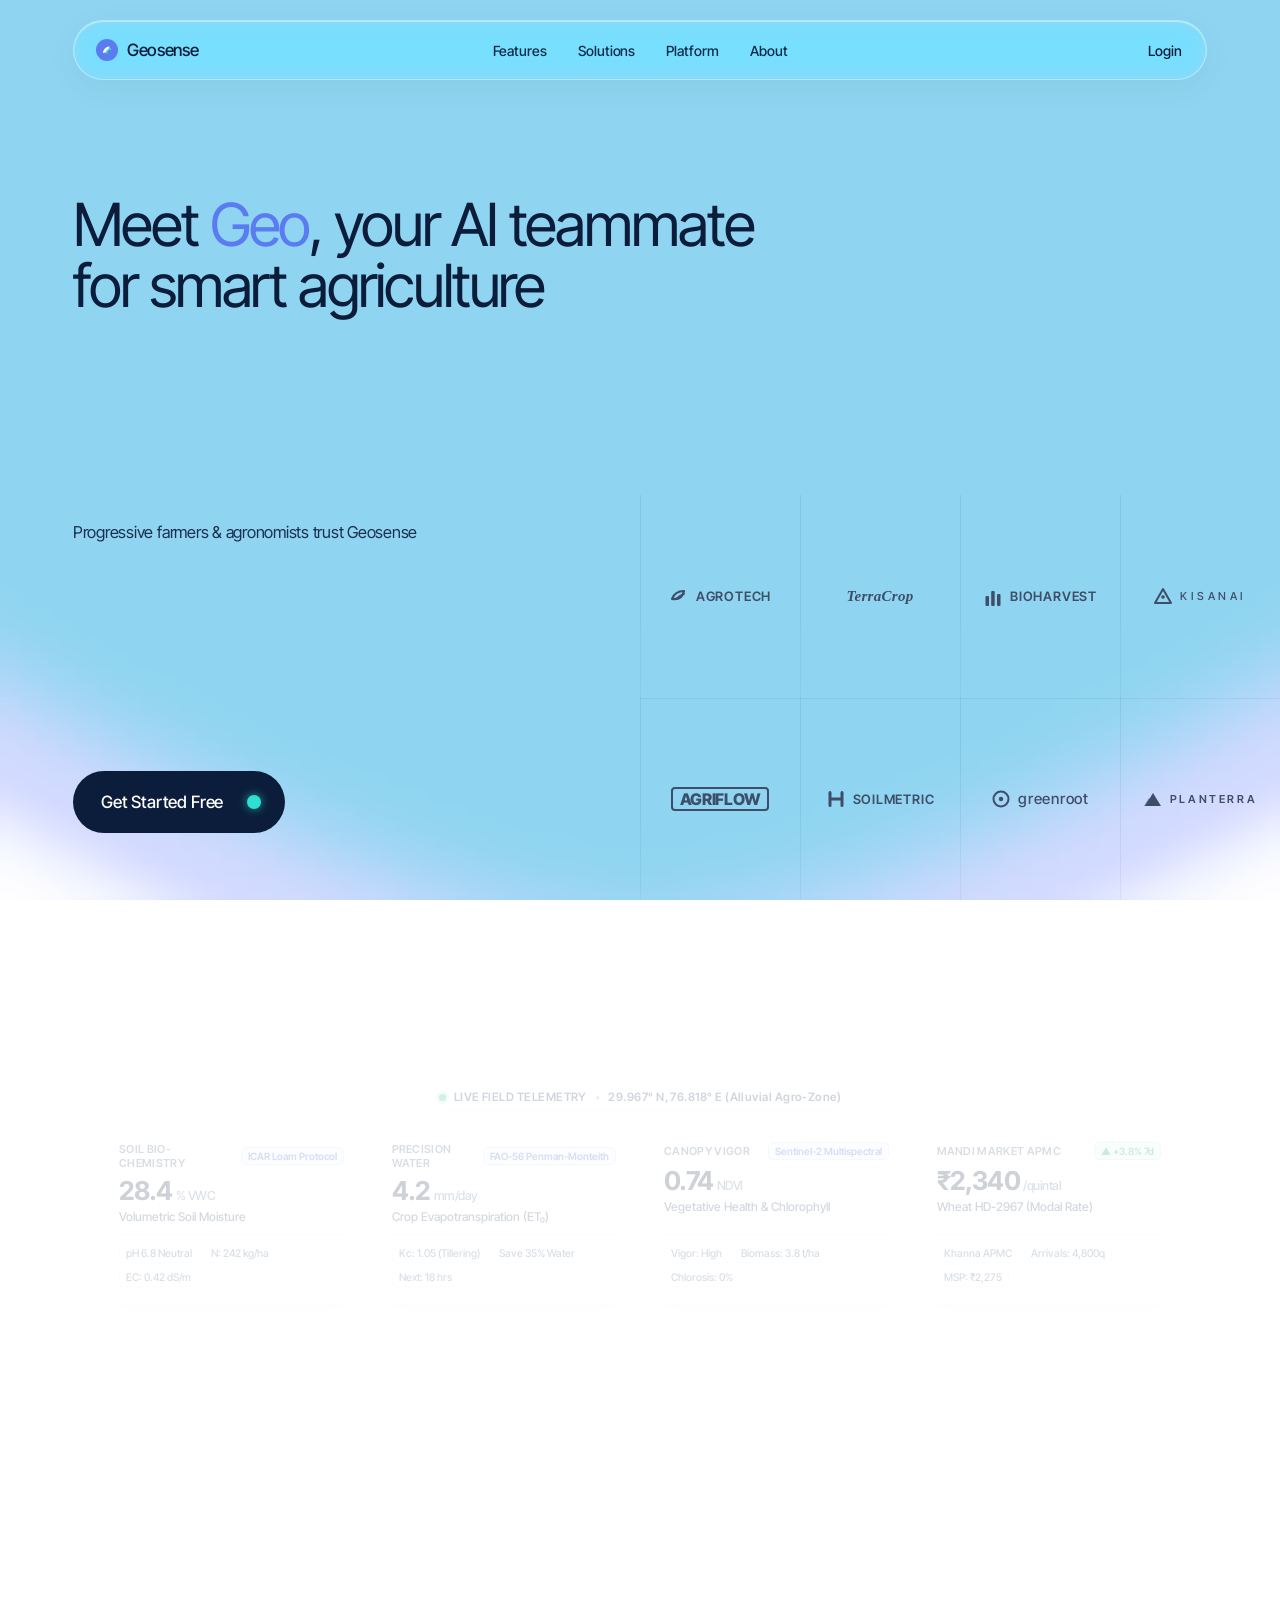
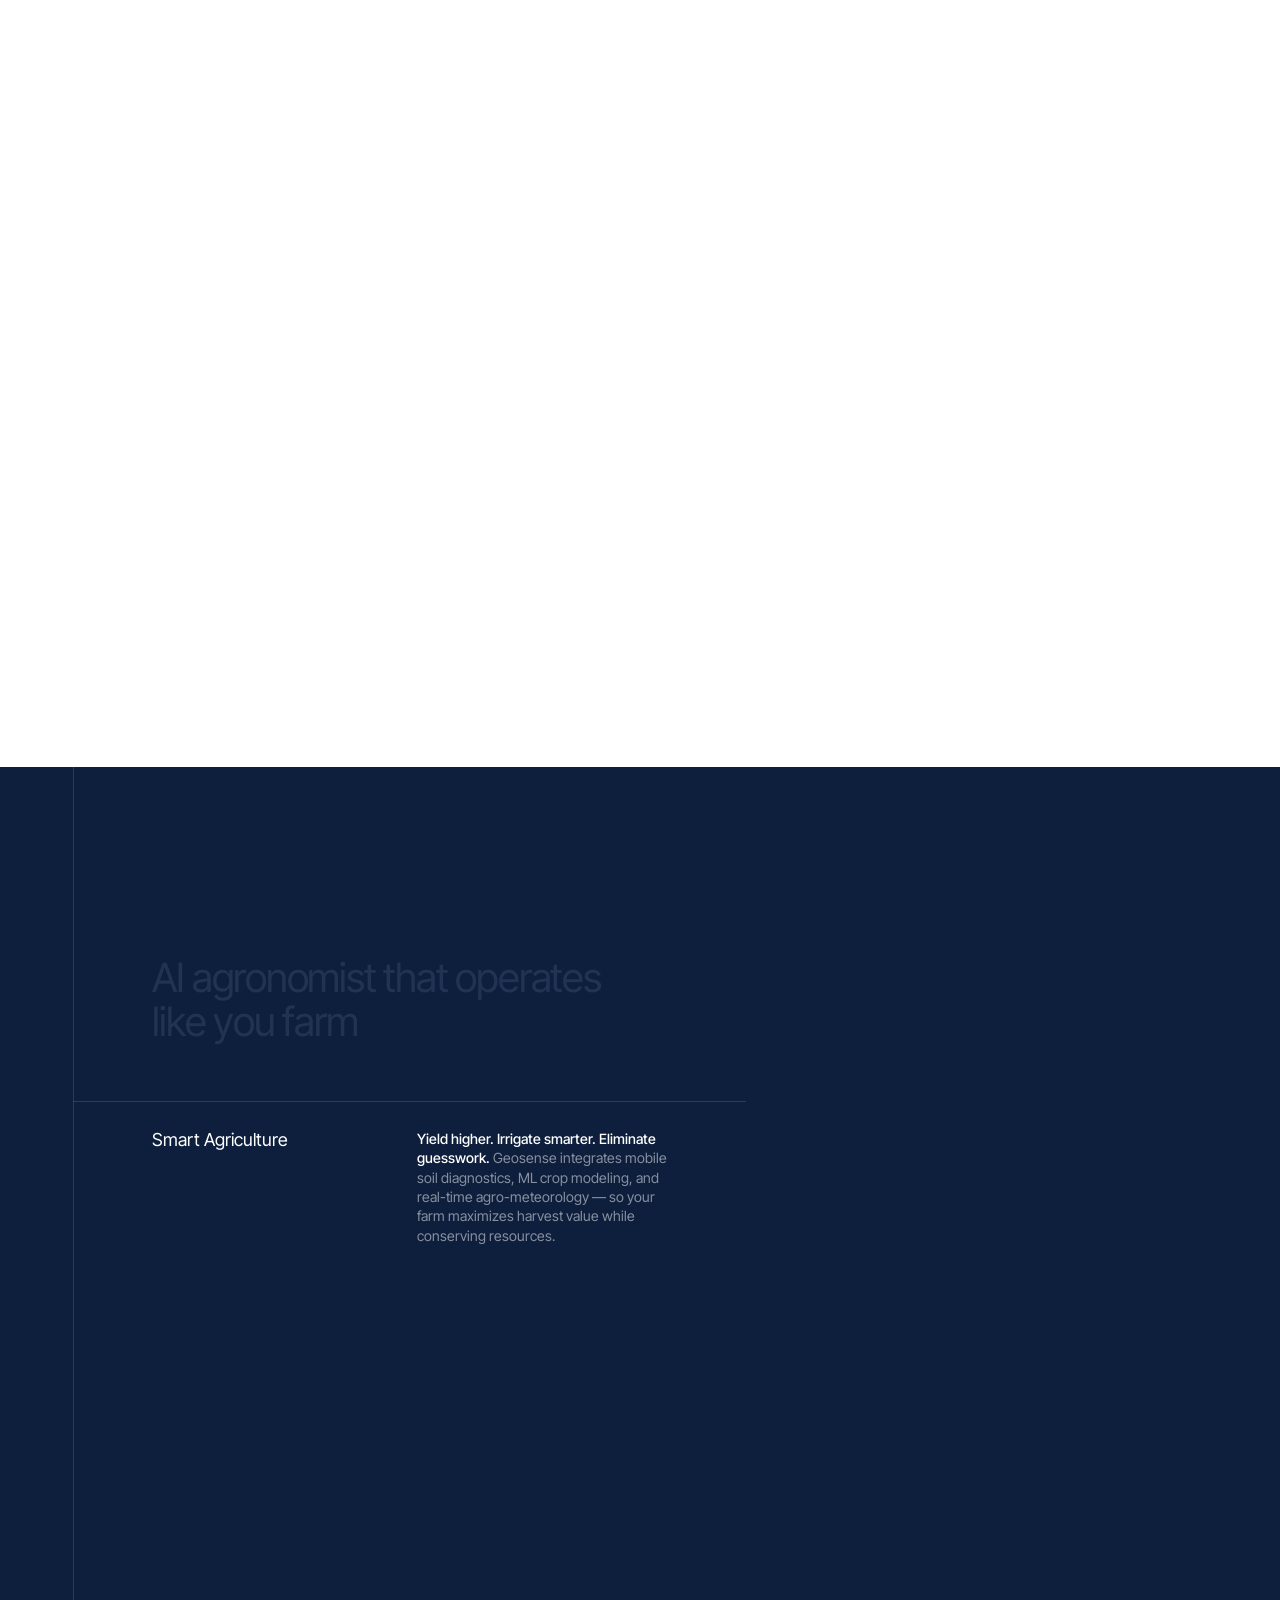
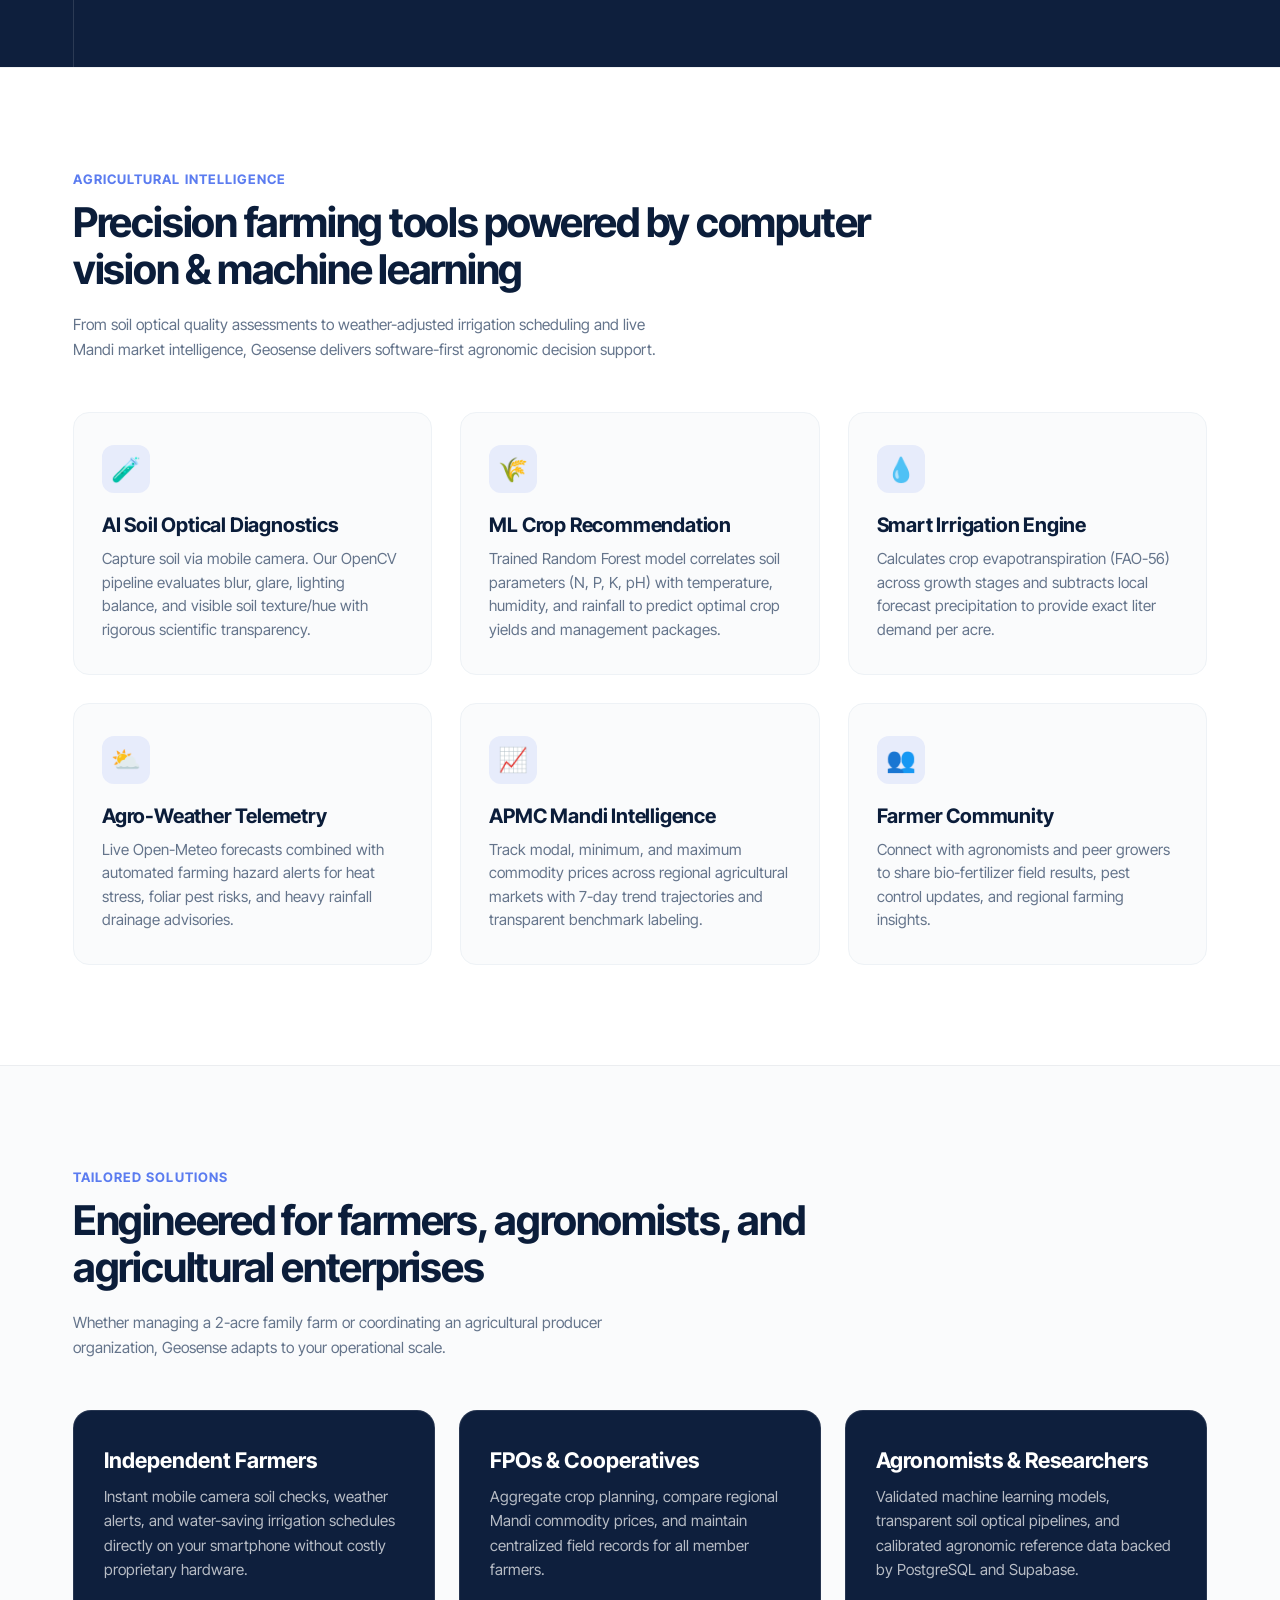
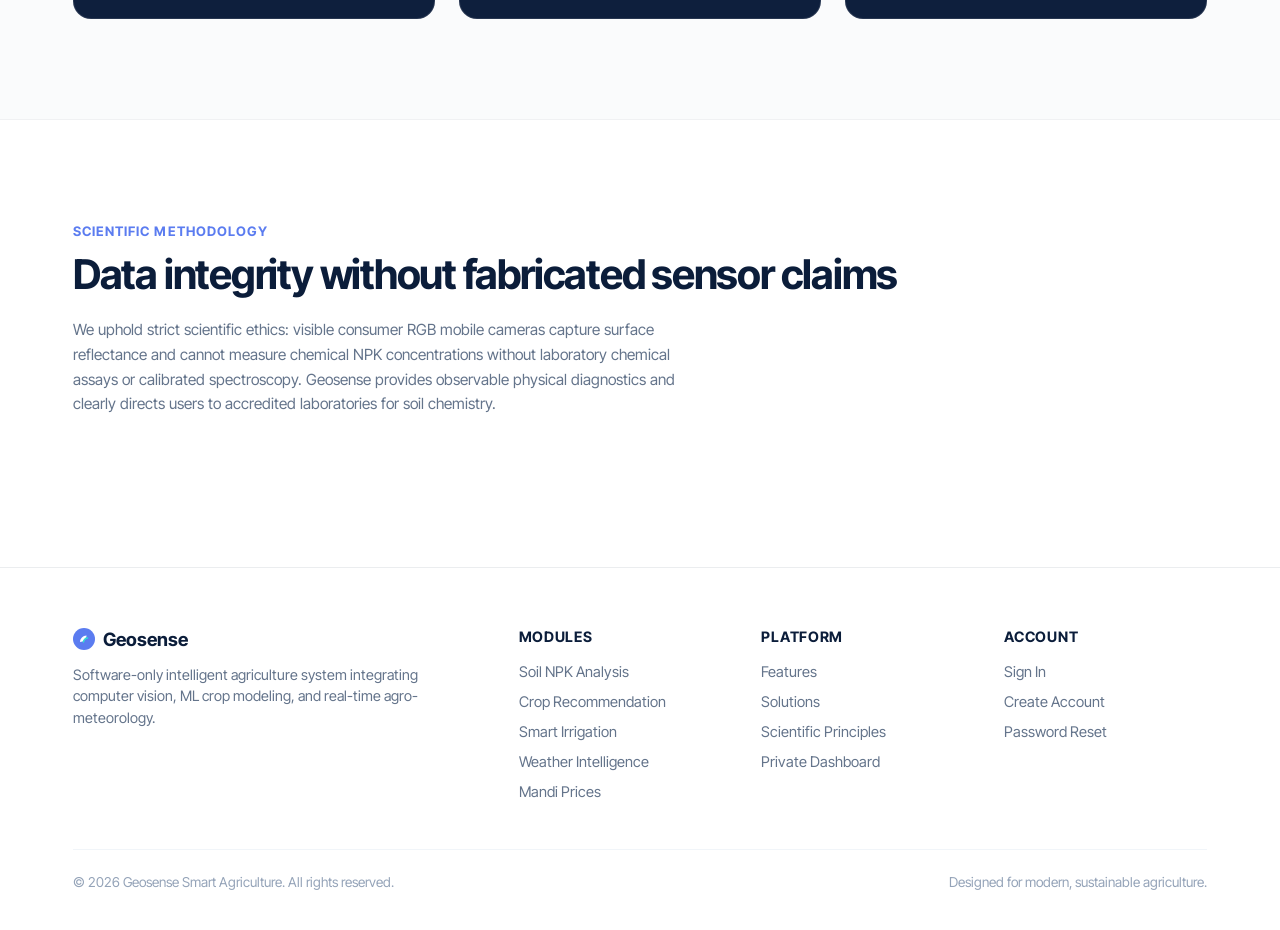
==== commit b6889eb6: "feat(landing): Tighten Scene 2 proportions and add real-time agro-telemetry field intelligence deck" ====
--- a/index.html
+++ b/index.html
@@ -816,17 +816,17 @@
 
  
-    /* Statement Section */+    /* Statement Section - Tightened Proportions */ 
     .statement { 
       position: relative; 
-      height: 306vh;-
-      margin-top: -31vh;-
-      pointer-events: none;+      height: 175vh;+
+      margin-top: -12vh;+
+      pointer-events: auto; 
     } 
@@ -842,588 +842,896 @@
 
       display: flex; 
+      flex-direction: column;+
       align-items: center; 
+      justify-content: flex-start;+
+      padding-top: clamp(84px, 12vh, 116px);+
+      box-sizing: border-box;+
+    }+
++
+    #stmt {+
+      position: relative;+
+      width: 100%;+
+      max-width: 1060px;+
+      margin: 0 auto;+
+      padding: 0 clamp(16px, 3.5vw, 36px);+
+      box-sizing: border-box;+
+      text-align: center;+
+      font-weight: 450;+
+      font-size: clamp(20px, 2.25vw, 33px);+
+      line-height: 1.24;+
+      letter-spacing: -.022em;+
+      color: var(--ink);+
+      white-space: normal;+
+      will-change: transform;+
+    }+
++
+    /* Real Agronomic Telemetry Deck */+
+    .agro-telemetry-deck {+
+      position: relative;+
+      width: 100%;+
+      max-width: 1140px;+
+      margin: clamp(20px, 3vh, 32px) auto 0;+
+      padding: 0 clamp(16px, 3vw, 32px);+
+      box-sizing: border-box;+
+      display: flex;+
+      flex-direction: column;+
+      align-items: center;+
+      will-change: transform, opacity;+
+      transition: opacity 0.35s ease, transform 0.35s ease;+
+    }+
++
+    .telemetry-pill {+
+      display: inline-flex;+
+      align-items: center;+
+      gap: 8px;+
+      padding: 5px 14px;+
+      border-radius: 999px;+
+      background: rgba(255, 255, 255, 0.40);+
+      backdrop-filter: blur(14px);+
+      -webkit-backdrop-filter: blur(14px);+
+      border: 1px solid rgba(255, 255, 255, 0.60);+
+      font-size: 11.5px;+
+      font-weight: 600;+
+      letter-spacing: .04em;+
+      color: #1a3353;+
+      margin-bottom: clamp(12px, 1.8vh, 18px);+
+      box-shadow: 0 4px 16px -4px rgba(11, 29, 58, 0.05);+
+    }+
++
+    .telemetry-pill .live-dot {+
+      width: 7px;+
+      height: 7px;+
+      border-radius: 50%;+
+      background: #10b981;+
+      box-shadow: 0 0 0 3px rgba(16, 185, 129, 0.22);+
+      animation: pulseDot 2s infinite ease-in-out;+
+    }+
++
+    @keyframes pulseDot {+
+      0%, 100% { transform: scale(1); opacity: 1; }+
+      50% { transform: scale(1.2); opacity: 0.7; }+
+    }+
++
+    .telemetry-cards {+
+      display: grid;+
+      grid-template-columns: repeat(4, 1fr);+
+      gap: 14px;+
+      width: 100%;+
+    }+
++
+    .agro-card {+
+      background: rgba(255, 255, 255, 0.40);+
+      backdrop-filter: blur(16px) saturate(160%);+
+      -webkit-backdrop-filter: blur(16px) saturate(160%);+
+      border: 1px solid rgba(255, 255, 255, 0.65);+
+      border-radius: 16px;+
+      padding: 15px 16px;+
+      box-shadow:+
+        0 10px 28px -10px rgba(11, 29, 58, 0.07),+
+        inset 0 1px 1px 0 rgba(255, 255, 255, 0.85);+
+      display: flex;+
+      flex-direction: column;+
+      text-align: left;+
+      transition: transform 0.25s ease, box-shadow 0.25s ease, background 0.25s ease;+
+    }+
++
+    .agro-card:hover {+
+      transform: translateY(-2px);+
+      background: rgba(255, 255, 255, 0.58);+
+      box-shadow:+
+        0 16px 34px -10px rgba(11, 29, 58, 0.12),+
+        inset 0 1px 1.5px 0 rgba(255, 255, 255, 0.95);+
+    }+
++
+    .agro-card .card-head {+
+      display: flex;+
+      align-items: center;+
+      justify-content: space-between;+
+      gap: 6px;+
+      margin-bottom: 7px;+
+    }+
++
+    .agro-card .card-tag {+
+      font-size: 11px;+
+      font-weight: 600;+
+      letter-spacing: .03em;+
+      text-transform: uppercase;+
+      color: #445b7b;+
+    }+
++
+    .agro-card .card-badge {+
+      font-size: 10px;+
+      font-weight: 600;+
+      padding: 2px 6px;+
+      border-radius: 5px;+
+      background: rgba(91, 124, 240, 0.10);+
+      color: #3b5ecc;+
+      border: 1px solid rgba(91, 124, 240, 0.18);+
+      white-space: nowrap;+
+    }+
++
+    .agro-card .card-badge.trend-up {+
+      background: rgba(16, 185, 129, 0.12);+
+      color: #059669;+
+      border-color: rgba(16, 185, 129, 0.22);+
+    }+
++
+    .agro-card .card-metric {+
+      font-size: clamp(21px, 2.1vw, 26px);+
+      font-weight: 700;+
+      letter-spacing: -.02em;+
+      color: var(--ink);+
+      line-height: 1.1;+
+      margin-bottom: 3px;+
+    }+
++
+    .agro-card .card-metric .unit {+
+      font-size: 12.5px;+
+      font-weight: 500;+
+      color: #556c8d;+
+      margin-left: 3px;+
+    }+
++
+    .agro-card .card-desc {+
+      font-size: 12px;+
+      font-weight: 500;+
+      color: #2b4263;+
+      margin-bottom: 10px;+
+      line-height: 1.25;+
+    }+
++
+    .agro-card .card-meta {+
+      display: flex;+
+      flex-wrap: wrap;+
+      gap: 5px;+
+      margin-top: auto;+
+      padding-top: 9px;+
+      border-top: 1px solid rgba(11, 29, 58, 0.06);+
+    }+
++
+    .agro-card .card-meta span {+
+      font-size: 10.5px;+
+      font-weight: 500;+
+      color: #475f80;+
+      background: rgba(255, 255, 255, 0.45);+
+      padding: 2px 6px;+
+      border-radius: 4px;+
+      border: 1px solid rgba(11, 29, 58, 0.05);+
+    }+
++
+    /* Dark Split Section */+
+    .split {+
+      position: relative;+
+      z-index: 2;+
+      background: var(--panel);+
+      color: #fff;+
+      min-height: 100vh;+
+      display: grid;+
+      grid-template-columns: 58.3% 41.7%;+
+    }+
++
+    .split .l {+
+      position: relative;+
+      padding-left: var(--gut);+
+    }+
++
+    .split .l .guide-line {+
+      position: absolute;+
+      left: var(--gut);+
+      top: 0;+
+      bottom: 0;+
+      width: 1px;+
+      background: var(--panel-line);+
+    }+
++
+    .split h2#h2 {+
+      font-weight: 400;+
+      font-size: clamp(32px, 3.15vw, 48px);+
+      line-height: 1.08;+
+      letter-spacing: -.03em;+
+      padding: 21vh 0 0 6.2vw;+
+    }+
++
+    .split #row {+
+      margin-top: 6.4vh;+
+      border-top: 1px solid var(--panel-line);+
+      display: grid;+
+      grid-template-columns: 1fr 1.05fr;+
+      gap: 24px;+
+      padding: 3vh 6vw 0 6.2vw;+
+      opacity: 0;+
+      transform: translateY(14px);+
+      transition: opacity .9s var(--ease), transform .9s var(--ease);+
+    }+
++
+    .split #row.visible {+
+      opacity: 1;+
+      transform: translateY(0);+
+    }+
++
+    .split #row h3 {+
+      font-weight: 400;+
+      font-size: clamp(17px, 1.4vw, 21px);+
+      color: #fff;+
+    }+
++
+    .split #row p {+
+      font-size: clamp(13px, 1.1vw, 16px);+
+      line-height: 1.38;+
+      color: rgba(255, 255, 255, .5);+
+      max-width: 20em;+
+    }+
++
+    .split #row p .row-lead {+
+      color: #fff;+
+      font-weight: 500;+
+    }+
++
+    .split .r {+
+      position: relative;+
+      overflow: hidden;+
+      min-height: 100%;+
+    }+
++
+    #ship {+
+      position: absolute;+
+      inset: 0;+
+      width: 100%;+
+      height: 100%;+
+      object-fit: cover;+
+      transform-origin: 50% 60%;+
+      will-change: transform;+
+    }+
++
+    /* Public Marketing Sections */+
+    .marketing-section {+
+      position: relative;+
+      z-index: 2;+
+      background: #ffffff;+
+      padding: 100px var(--gut);+
+      border-top: 1px solid rgba(11, 29, 58, 0.06);+
+    }+
++
+    .section-tag {+
+      font-size: 0.82rem;+
+      font-weight: 700;+
+      text-transform: uppercase;+
+      letter-spacing: 0.08em;+
+      color: var(--accent);+
+      margin-bottom: 12px;+
+      display: inline-block;+
+    }+
++
+    .section-headline {+
+      font-size: clamp(28px, 3.2vw, 46px);+
+      font-weight: 700;+
+      line-height: 1.15;+
+      letter-spacing: -0.03em;+
+      color: var(--ink);+
+      margin-bottom: 20px;+
+      max-width: 22em;+
+    }+
++
+    .section-desc {+
+      font-size: clamp(15px, 1.2vw, 18px);+
+      line-height: 1.6;+
+      color: #64748b;+
+      max-width: 40em;+
+      margin-bottom: 50px;+
+    }+
++
+    .features-grid {+
+      display: grid;+
+      grid-template-columns: repeat(auto-fit, minmax(300px, 1fr));+
+      gap: 28px;+
+    }+
++
+    .feature-card {+
+      padding: 32px 28px;+
+      background: #fafbfc;+
+      border: 1px solid #eef2f6;+
+      border-radius: 16px;+
+      transition: transform 0.3s var(--ease), box-shadow 0.3s var(--ease);+
+    }+
++
+    .feature-card:hover {+
+      transform: translateY(-4px);+
+      box-shadow: 0 16px 32px -8px rgba(11, 29, 58, 0.08);+
+      background: #ffffff;+
+    }+
++
+    .feature-icon {+
+      width: 48px;+
+      height: 48px;+
+      border-radius: 12px;+
+      background: rgba(91, 124, 240, 0.12);+
+      color: var(--accent);+
+      display: flex;+
+      align-items: center;+
       justify-content: center; 
-    }-
--
-    #stmt {-
-      position: absolute;-
-      top: clamp(140px, 32vh, 320px);-
-      left: 0;-
-      right: 0;-
-      width: 100%;-
-      max-width: 1100px;-
-      margin: 0 auto;-
-      padding: 0 clamp(16px, 4vw, 40px);-
-      box-sizing: border-box;+      font-size: 1.5rem;+
+      margin-bottom: 20px;+
+    }+
++
+    .feature-title {+
+      font-size: 1.25rem;+
+      font-weight: 700;+
+      color: var(--ink);+
+      margin-bottom: 10px;+
+      letter-spacing: -0.01em;+
+    }+
++
+    .feature-body {+
+      font-size: 0.95rem;+
+      line-height: 1.55;+
+      color: #64748b;+
+    }+
++
+    .solutions-grid {+
+      display: grid;+
+      grid-template-columns: repeat(auto-fit, minmax(280px, 1fr));+
+      gap: 24px;+
+    }+
++
+    .solution-card {+
+      padding: 36px 30px;+
+      background: var(--panel);+
+      color: #ffffff;+
+      border-radius: 18px;+
+      border: 1px solid rgba(255, 255, 255, 0.1);+
+    }+
++
+    .solution-card h3 {+
+      font-size: 1.35rem;+
+      font-weight: 700;+
+      margin-bottom: 12px;+
+    }+
++
+    .solution-card p {+
+      font-size: 0.95rem;+
+      line-height: 1.6;+
+      color: rgba(255, 255, 255, 0.7);+
+    }+
++
+    .cta-banner {+
+      background: radial-gradient(circle at top right, rgba(47, 224, 208, 0.15), transparent 60%), #0b1d3a;+
+      color: #ffffff;+
+      padding: 80px var(--gut);+
+      border-radius: 24px;+
+      margin: 40px var(--gut) 80px; 
       text-align: center; 
-      font-weight: 400;-
-      font-size: clamp(19px, 2.1vw, 34px);-
-      line-height: 1.22;-
-      letter-spacing: -.025em;+      position: relative;+
+      z-index: 2;+
+    }+
++
+    .cta-banner h2 {+
+      font-size: clamp(30px, 3.5vw, 48px);+
+      font-weight: 700;+
+      letter-spacing: -0.02em;+
+      margin-bottom: 16px;+
+    }+
++
+    .cta-banner p {+
+      font-size: 1.1rem;+
+      color: rgba(255, 255, 255, 0.75);+
+      max-width: 32em;+
+      margin: 0 auto 36px;+
+      line-height: 1.6;+
+    }+
++
+    .site-footer {+
+      position: relative;+
+      z-index: 2;+
+      background: #ffffff;+
+      border-top: 1px solid rgba(11, 29, 58, 0.08);+
+      padding: 60px var(--gut) 40px;+
+    }+
++
+    .footer-top {+
+      display: grid;+
+      grid-template-columns: 2fr 1fr 1fr 1fr;+
+      gap: 40px;+
+      margin-bottom: 48px;+
+    }+
++
+    .footer-col h4 {+
+      font-size: 0.9rem;+
+      font-weight: 700; 
       color: var(--ink); 
-      white-space: normal;-
-      will-change: transform;-
-    }-
--
-    /* Dark Split Section */-
-    .split {-
-      position: relative;-
-      z-index: 2;-
-      background: var(--panel);-
-      color: #fff;-
-      min-height: 100vh;-
-      display: grid;-
-      grid-template-columns: 58.3% 41.7%;-
-    }-
--
-    .split .l {-
-      position: relative;-
-      padding-left: var(--gut);-
-    }-
--
-    .split .l .guide-line {-
-      position: absolute;-
-      left: var(--gut);-
-      top: 0;-
-      bottom: 0;-
-      width: 1px;-
-      background: var(--panel-line);-
-    }-
--
-    .split h2#h2 {-
-      font-weight: 400;-
-      font-size: clamp(32px, 3.15vw, 48px);-
-      line-height: 1.08;-
-      letter-spacing: -.03em;-
-      padding: 21vh 0 0 6.2vw;-
-    }-
--
-    .split #row {-
-      margin-top: 6.4vh;-
-      border-top: 1px solid var(--panel-line);-
-      display: grid;-
-      grid-template-columns: 1fr 1.05fr;-
-      gap: 24px;-
-      padding: 3vh 6vw 0 6.2vw;-
-      opacity: 0;-
-      transform: translateY(14px);-
-      transition: opacity .9s var(--ease), transform .9s var(--ease);-
-    }-
--
-    .split #row.visible {-
-      opacity: 1;-
-      transform: translateY(0);-
-    }-
--
-    .split #row h3 {-
-      font-weight: 400;-
-      font-size: clamp(17px, 1.4vw, 21px);-
-      color: #fff;-
-    }-
--
-    .split #row p {-
-      font-size: clamp(13px, 1.1vw, 16px);-
-      line-height: 1.38;-
-      color: rgba(255, 255, 255, .5);-
-      max-width: 20em;-
-    }-
--
-    .split #row p .row-lead {-
-      color: #fff;-
-      font-weight: 500;-
-    }-
--
-    .split .r {-
-      position: relative;-
-      overflow: hidden;-
-      min-height: 100%;-
-    }-
--
-    #ship {-
-      position: absolute;-
-      inset: 0;-
-      width: 100%;-
-      height: 100%;-
-      object-fit: cover;-
-      transform-origin: 50% 60%;-
-      will-change: transform;-
-    }-
--
-    /* Public Marketing Sections */-
-    .marketing-section {-
-      position: relative;-
-      z-index: 2;-
-      background: #ffffff;-
-      padding: 100px var(--gut);-
-      border-top: 1px solid rgba(11, 29, 58, 0.06);-
-    }-
--
-    .section-tag {-
-      font-size: 0.82rem;-
-      font-weight: 700;-
       text-transform: uppercase; 
-      letter-spacing: 0.08em;+      letter-spacing: 0.05em;+
+      margin-bottom: 16px;+
+    }+
++
+    .footer-col ul {+
+      list-style: none;+
+      display: flex;+
+      flex-direction: column;+
+      gap: 10px;+
+    }+
++
+    .footer-col a {+
+      font-size: 0.92rem;+
+      color: #64748b;+
+      transition: color 0.2s;+
+    }+
++
+    .footer-col a:hover { 
       color: var(--accent); 
-      margin-bottom: 12px;-
-      display: inline-block;-
-    }-
--
-    .section-headline {-
-      font-size: clamp(28px, 3.2vw, 46px);-
-      font-weight: 700;-
-      line-height: 1.15;-
-      letter-spacing: -0.03em;-
-      color: var(--ink);-
-      margin-bottom: 20px;-
-      max-width: 22em;-
-    }-
--
-    .section-desc {-
-      font-size: clamp(15px, 1.2vw, 18px);-
-      line-height: 1.6;-
-      color: #64748b;-
-      max-width: 40em;-
-      margin-bottom: 50px;-
-    }-
--
-    .features-grid {-
-      display: grid;-
-      grid-template-columns: repeat(auto-fit, minmax(300px, 1fr));-
-      gap: 28px;-
-    }-
--
-    .feature-card {-
-      padding: 32px 28px;-
-      background: #fafbfc;-
-      border: 1px solid #eef2f6;-
-      border-radius: 16px;-
-      transition: transform 0.3s var(--ease), box-shadow 0.3s var(--ease);-
-    }-
--
-    .feature-card:hover {-
-      transform: translateY(-4px);-
-      box-shadow: 0 16px 32px -8px rgba(11, 29, 58, 0.08);-
-      background: #ffffff;-
-    }-
--
-    .feature-icon {-
-      width: 48px;-
-      height: 48px;-
-      border-radius: 12px;-
-      background: rgba(91, 124, 240, 0.12);-
-      color: var(--accent);+    }+
++
+    .footer-bottom {+
+      border-top: 1px solid #f1f5f9;+
+      padding-top: 24px; 
       display: flex; 
+      justify-content: space-between;+
       align-items: center; 
-      justify-content: center;-
-      font-size: 1.5rem;-
-      margin-bottom: 20px;-
-    }-
--
-    .feature-title {-
-      font-size: 1.25rem;-
-      font-weight: 700;-
-      color: var(--ink);-
-      margin-bottom: 10px;-
-      letter-spacing: -0.01em;-
-    }-
--
-    .feature-body {-
-      font-size: 0.95rem;-
-      line-height: 1.55;-
-      color: #64748b;-
-    }-
--
-    .solutions-grid {-
-      display: grid;-
-      grid-template-columns: repeat(auto-fit, minmax(280px, 1fr));-
-      gap: 24px;-
-    }-
--
-    .solution-card {-
-      padding: 36px 30px;-
-      background: var(--panel);-
-      color: #ffffff;-
-      border-radius: 18px;-
-      border: 1px solid rgba(255, 255, 255, 0.1);-
-    }-
--
-    .solution-card h3 {-
-      font-size: 1.35rem;-
-      font-weight: 700;-
-      margin-bottom: 12px;-
-    }-
--
-    .solution-card p {-
-      font-size: 0.95rem;-
-      line-height: 1.6;-
-      color: rgba(255, 255, 255, 0.7);-
-    }-
--
-    .cta-banner {-
-      background: radial-gradient(circle at top right, rgba(47, 224, 208, 0.15), transparent 60%), #0b1d3a;-
-      color: #ffffff;-
-      padding: 80px var(--gut);-
-      border-radius: 24px;-
-      margin: 40px var(--gut) 80px;-
-      text-align: center;-
-      position: relative;-
-      z-index: 2;-
-    }-
--
-    .cta-banner h2 {-
-      font-size: clamp(30px, 3.5vw, 48px);-
-      font-weight: 700;-
-      letter-spacing: -0.02em;-
-      margin-bottom: 16px;-
-    }-
--
-    .cta-banner p {-
-      font-size: 1.1rem;-
-      color: rgba(255, 255, 255, 0.75);-
-      max-width: 32em;-
-      margin: 0 auto 36px;-
-      line-height: 1.6;-
-    }-
--
-    .site-footer {-
-      position: relative;-
-      z-index: 2;-
-      background: #ffffff;-
-      border-top: 1px solid rgba(11, 29, 58, 0.08);-
-      padding: 60px var(--gut) 40px;-
-    }-
--
-    .footer-top {-
-      display: grid;-
-      grid-template-columns: 2fr 1fr 1fr 1fr;-
-      gap: 40px;-
-      margin-bottom: 48px;-
-    }-
--
-    .footer-col h4 {-
-      font-size: 0.9rem;-
-      font-weight: 700;-
-      color: var(--ink);-
-      text-transform: uppercase;-
-      letter-spacing: 0.05em;-
-      margin-bottom: 16px;-
-    }-
--
-    .footer-col ul {-
-      list-style: none;-
-      display: flex;-
-      flex-direction: column;-
-      gap: 10px;-
-    }-
--
-    .footer-col a {-
-      font-size: 0.92rem;-
-      color: #64748b;-
-      transition: color 0.2s;-
-    }-
--
-    .footer-col a:hover {-
-      color: var(--accent);-
-    }-
--
-    .footer-bottom {-
-      border-top: 1px solid #f1f5f9;-
-      padding-top: 24px;-
-      display: flex;-
-      justify-content: space-between;-
-      align-items: center;-
       font-size: 0.85rem; 
       color: #94a3b8;@@ -1584,19 +1892,47 @@
 
       #stmt { 
-        top: clamp(120px, 28vh, 220px);+        top: 0; 
         white-space: normal; 
-        font-size: clamp(18px, 5.2vw, 24px);-
-        line-height: 1.35;-
-        max-width: 90vw;+        font-size: clamp(17px, 4.8vw, 22px);+
+        line-height: 1.3;+
+        max-width: 92vw; 
         margin: 0 auto; 
-        padding: 0 16px;+        padding: 0 12px;+
+      }+
++
+      .telemetry-cards {+
+        grid-template-columns: repeat(2, 1fr);+
+        gap: 10px;+
+      }+
++
+      @media (max-width: 580px) {+
+        .telemetry-cards {+
+          grid-template-columns: 1fr;+
+        }+
+        .telemetry-pill .pill-coord {+
+          display: none;+
+        } 
       } 
@@ -1896,7 +2232,7 @@
 
  
-    <!-- Scene 2: Statement (pinned) -->+    <!-- Scene 2: Statement & Field Agronomy Deck --> 
     <section class="statement" id="statement"> 
@@ -1906,8 +2242,150 @@
 
  
+        <!-- Live Agro-Telemetry Intelligence Deck -->+
+        <div class="agro-telemetry-deck" id="agro-deck">+
+          <div class="telemetry-pill">+
+            <span class="live-dot"></span>+
+            <span>LIVE FIELD TELEMETRY</span>+
+            <span style="opacity: 0.4;">•</span>+
+            <span class="pill-coord">29.967° N, 76.818° E (Alluvial Agro-Zone)</span>+
+          </div>+
++
+          <div class="telemetry-cards">+
+            <!-- Card 1: Soil Status -->+
+            <div class="agro-card">+
+              <div class="card-head">+
+                <span class="card-tag">Soil Bio-Chemistry</span>+
+                <span class="card-badge">ICAR Loam Protocol</span>+
               </div> 
+              <div class="card-metric">28.4<span class="unit">% VWC</span></div>+
+              <div class="card-desc">Volumetric Soil Moisture</div>+
+              <div class="card-meta">+
+                <span>pH 6.8 Neutral</span>+
+                <span>N: 242 kg/ha</span>+
+                <span>EC: 0.42 dS/m</span>+
+              </div>+
+            </div>+
++
+            <!-- Card 2: Precision Water Budget -->+
+            <div class="agro-card">+
+              <div class="card-head">+
+                <span class="card-tag">Precision Water</span>+
+                <span class="card-badge">FAO-56 Penman-Monteith</span>+
+              </div>+
+              <div class="card-metric">4.2<span class="unit">mm/day</span></div>+
+              <div class="card-desc">Crop Evapotranspiration (ET₀)</div>+
+              <div class="card-meta">+
+                <span>Kc: 1.05 (Tillering)</span>+
+                <span>Save 35% Water</span>+
+                <span>Next: 18 hrs</span>+
+              </div>+
+            </div>+
++
+            <!-- Card 3: Satellite Multispectral Canopy -->+
+            <div class="agro-card">+
+              <div class="card-head">+
+                <span class="card-tag">Canopy Vigor</span>+
+                <span class="card-badge">Sentinel-2 Multispectral</span>+
+              </div>+
+              <div class="card-metric">0.74<span class="unit">NDVI</span></div>+
+              <div class="card-desc">Vegetative Health & Chlorophyll</div>+
+              <div class="card-meta">+
+                <span>Vigor: High</span>+
+                <span>Biomass: 3.8 t/ha</span>+
+                <span>Chlorosis: 0%</span>+
+              </div>+
+            </div>+
++
+            <!-- Card 4: Mandi APMC Arbitrage -->+
+            <div class="agro-card">+
+              <div class="card-head">+
+                <span class="card-tag">Mandi Market APMC</span>+
+                <span class="card-badge trend-up">▲ +3.8% 7d</span>+
+              </div>+
+              <div class="card-metric">₹2,340<span class="unit">/quintal</span></div>+
+              <div class="card-desc">Wheat HD-2967 (Modal Rate)</div>+
+              <div class="card-meta">+
+                <span>Khanna APMC</span>+
+                <span>Arrivals: 4,800q</span>+
+                <span>MSP: ₹2,275</span>+
+              </div>+
+            </div>+
+          </div>+
+        </div>+
+      </div>+
     </section> 
 @@ -2364,21 +2842,21 @@
 
         if (t <= 0) { 
-          opacity = 0;+          opacity = 0.25; 
           col = ghostRgb; 
-          blur = 8;+          blur = 0; 
         } else if (t <= 0.35) { 
           const k = t / 0.35; 
-          opacity = k;+          opacity = 0.25 + 0.75 * k; 
           col = ghostRgb; 
-          blur = 8 - k * 6.5; // 8 -> 1.5px+          blur = 0; 
         } else if (t <= 0.70) { 
@@ -2792,29 +3270,43 @@
 
  
-      // Synchronized Statement rise & reveal:-
-      // Smoothly illuminates and settles between q = 0.55 and q = 1.35-
-      const s = clamp((q - 0.55) / 0.80);-
-      const translateY = 32 * Math.pow(1 - s, 2);+      // Synchronized Statement & Telemetry Deck rise & reveal:+
+      // Starts immediately as hero logos pass, settling between q = 0.25 and q = 0.95+
+      const s = clamp((q - 0.25) / 0.70);+
+      const translateY = 20 * Math.pow(1 - s, 2); 
       stmtEl.style.transform = `translateY(${translateY.toFixed(2)}px)`; 
  
-      // Statement reveal synchronized with rise (spread 0.28 for smooth cohesive illumination):-
       const pStmt = s; 
       paint(stmtChars, pStmt, 0.28, [11, 29, 58], [63, 124, 255], [255, 255, 255]); 
  
-      // Nav CTA: #nav.on toggled when p > .4-
-      navEl.classList.toggle('on', pStmt > 0.4);+      // Animate telemetry deck opacity and rise in lockstep+
+      const deckEl = document.getElementById('agro-deck');+
+      if (deckEl) {+
+        const deckP = clamp((s - 0.15) / 0.55);+
+        deckEl.style.opacity = (0.2 + 0.8 * deckP).toFixed(3);+
+        deckEl.style.transform = `translateY(${(14 * (1 - deckP)).toFixed(2)}px)`;+
+      }+
++
+      // Nav CTA: #nav.on toggled when p > .35+
+      navEl.classList.toggle('on', pStmt > 0.35); 
  
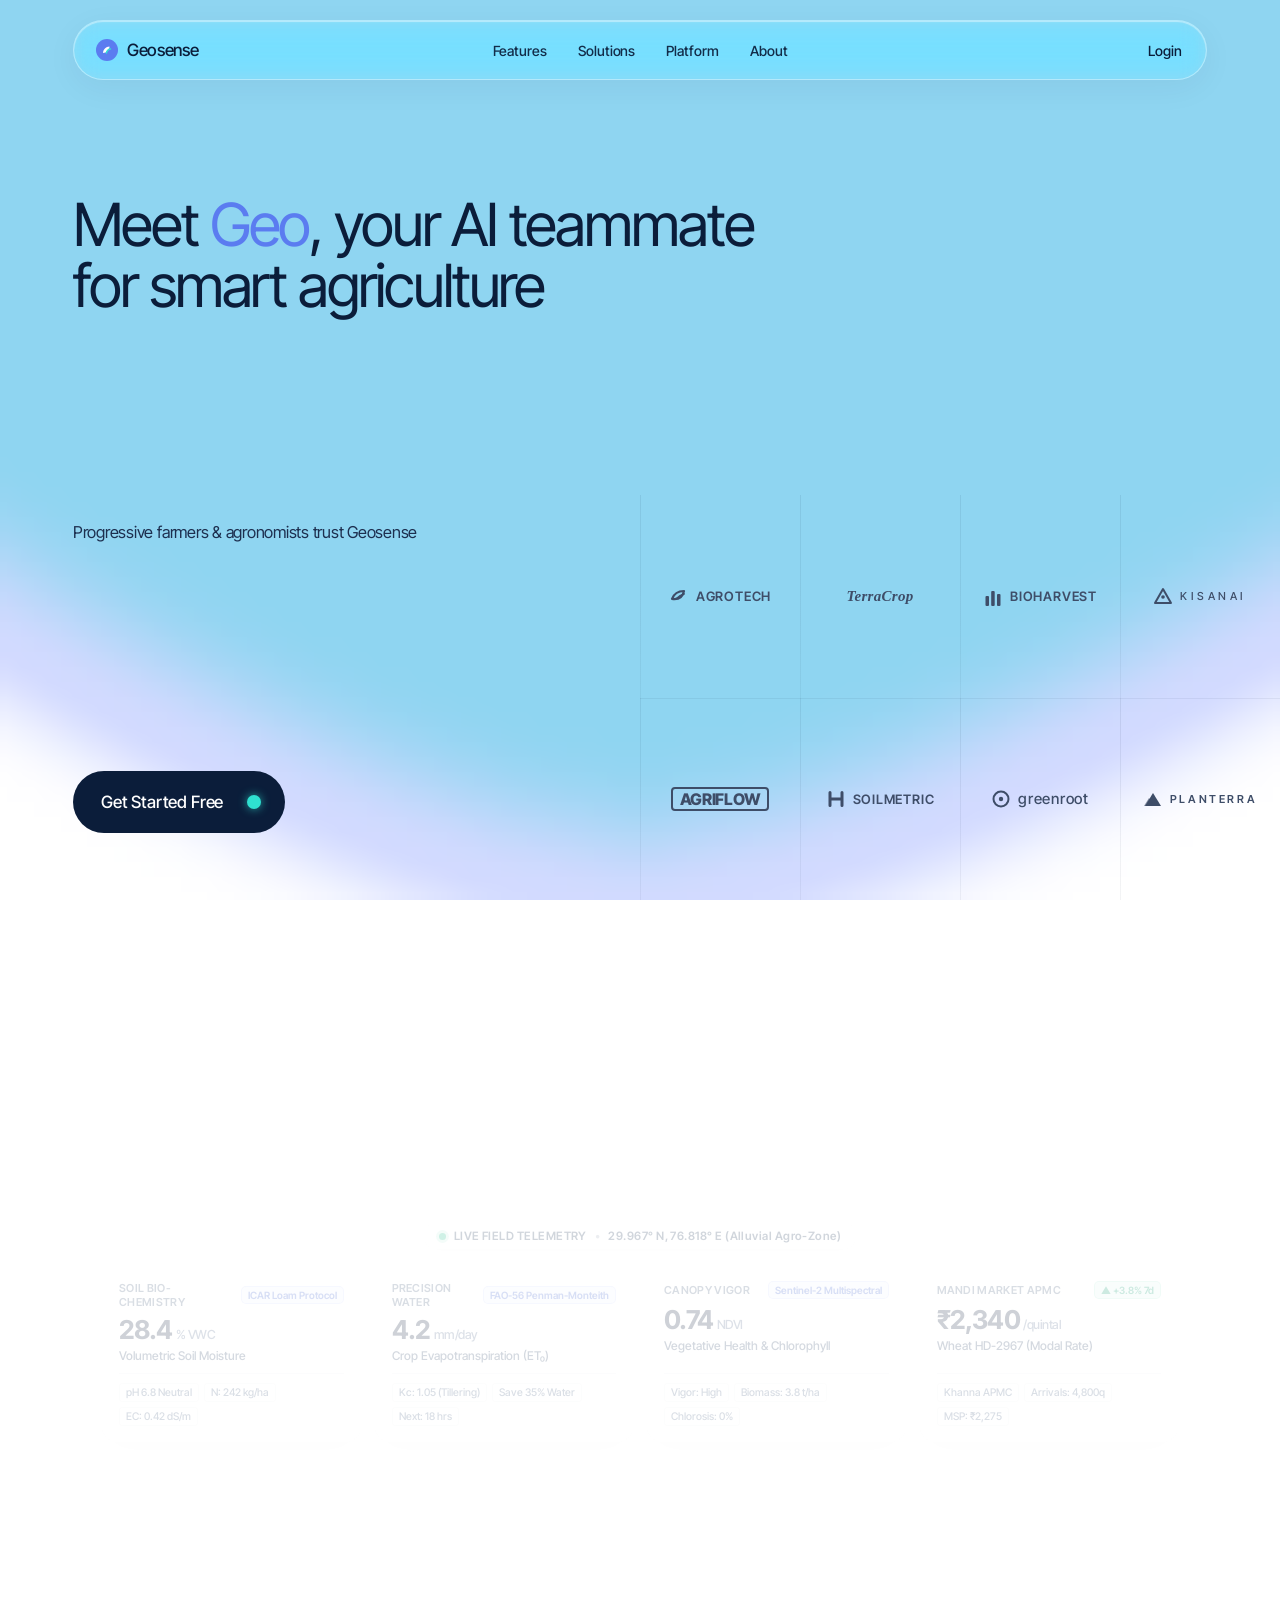
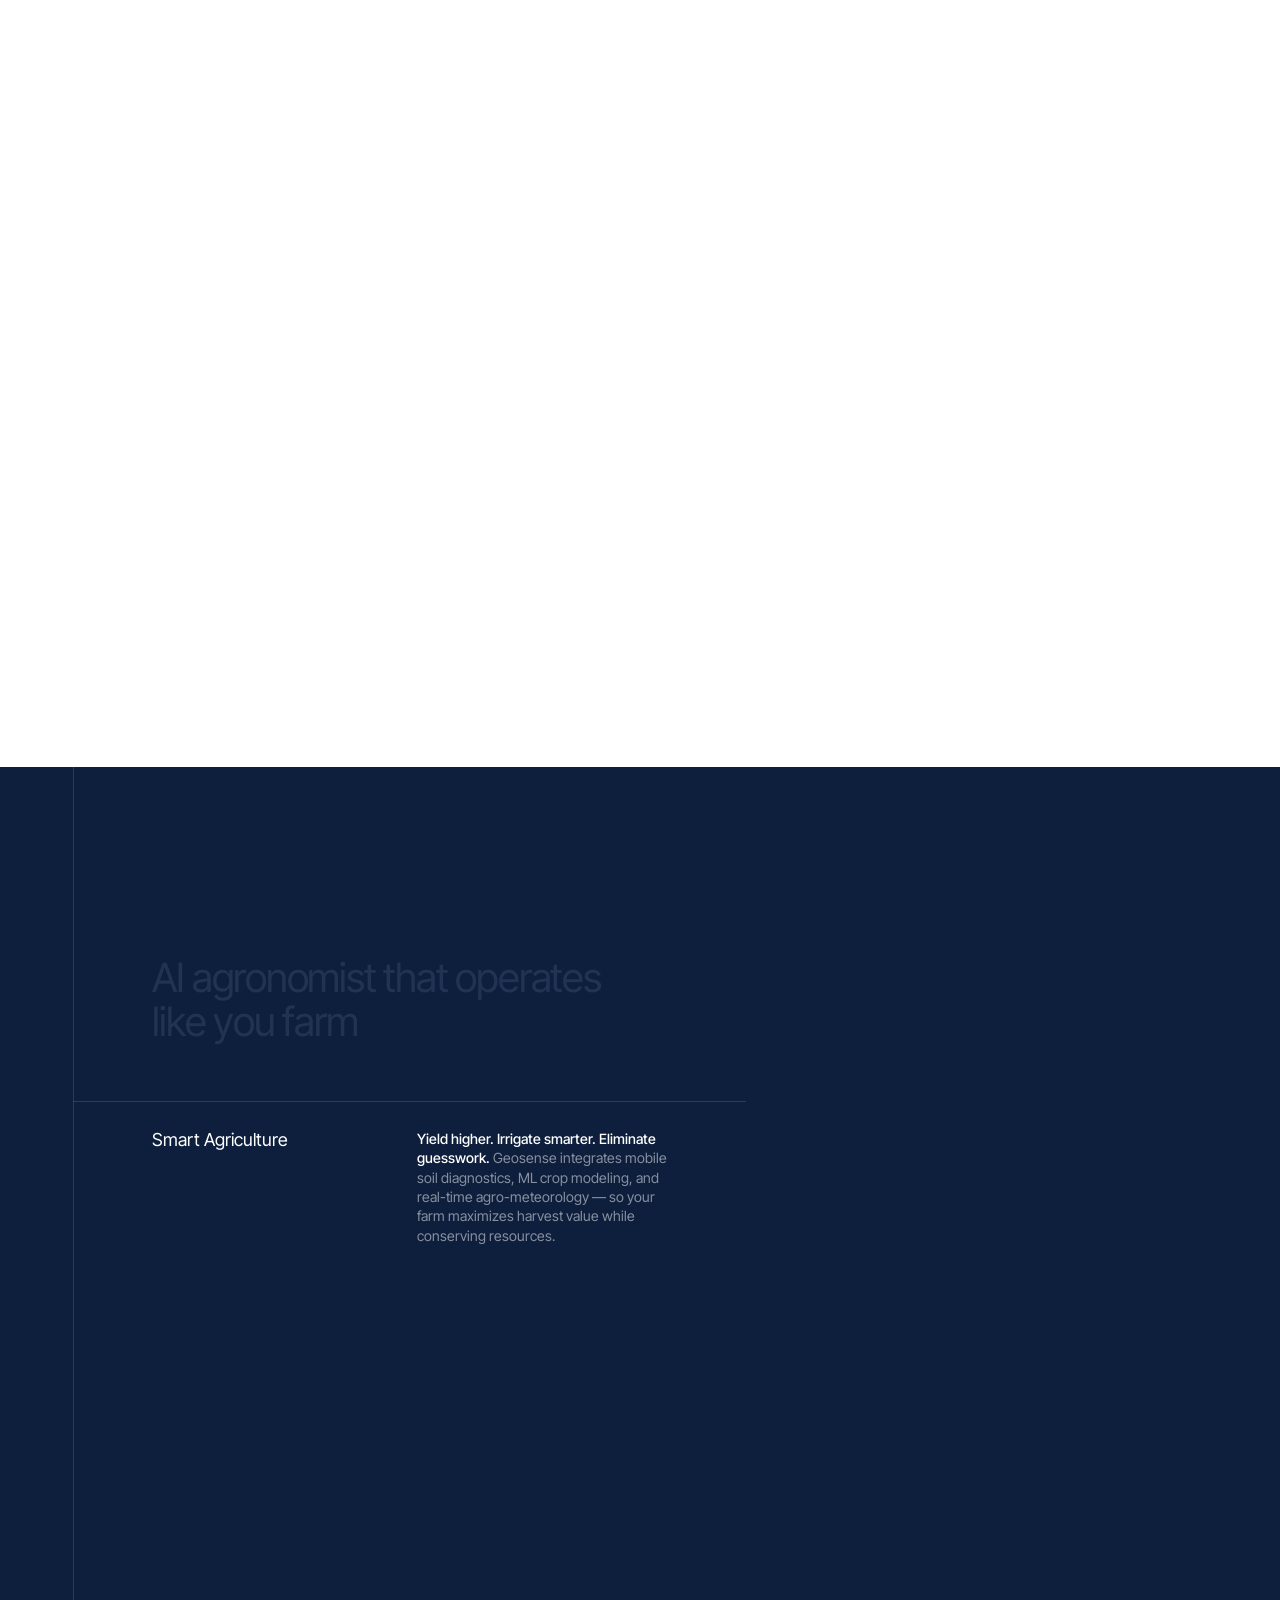
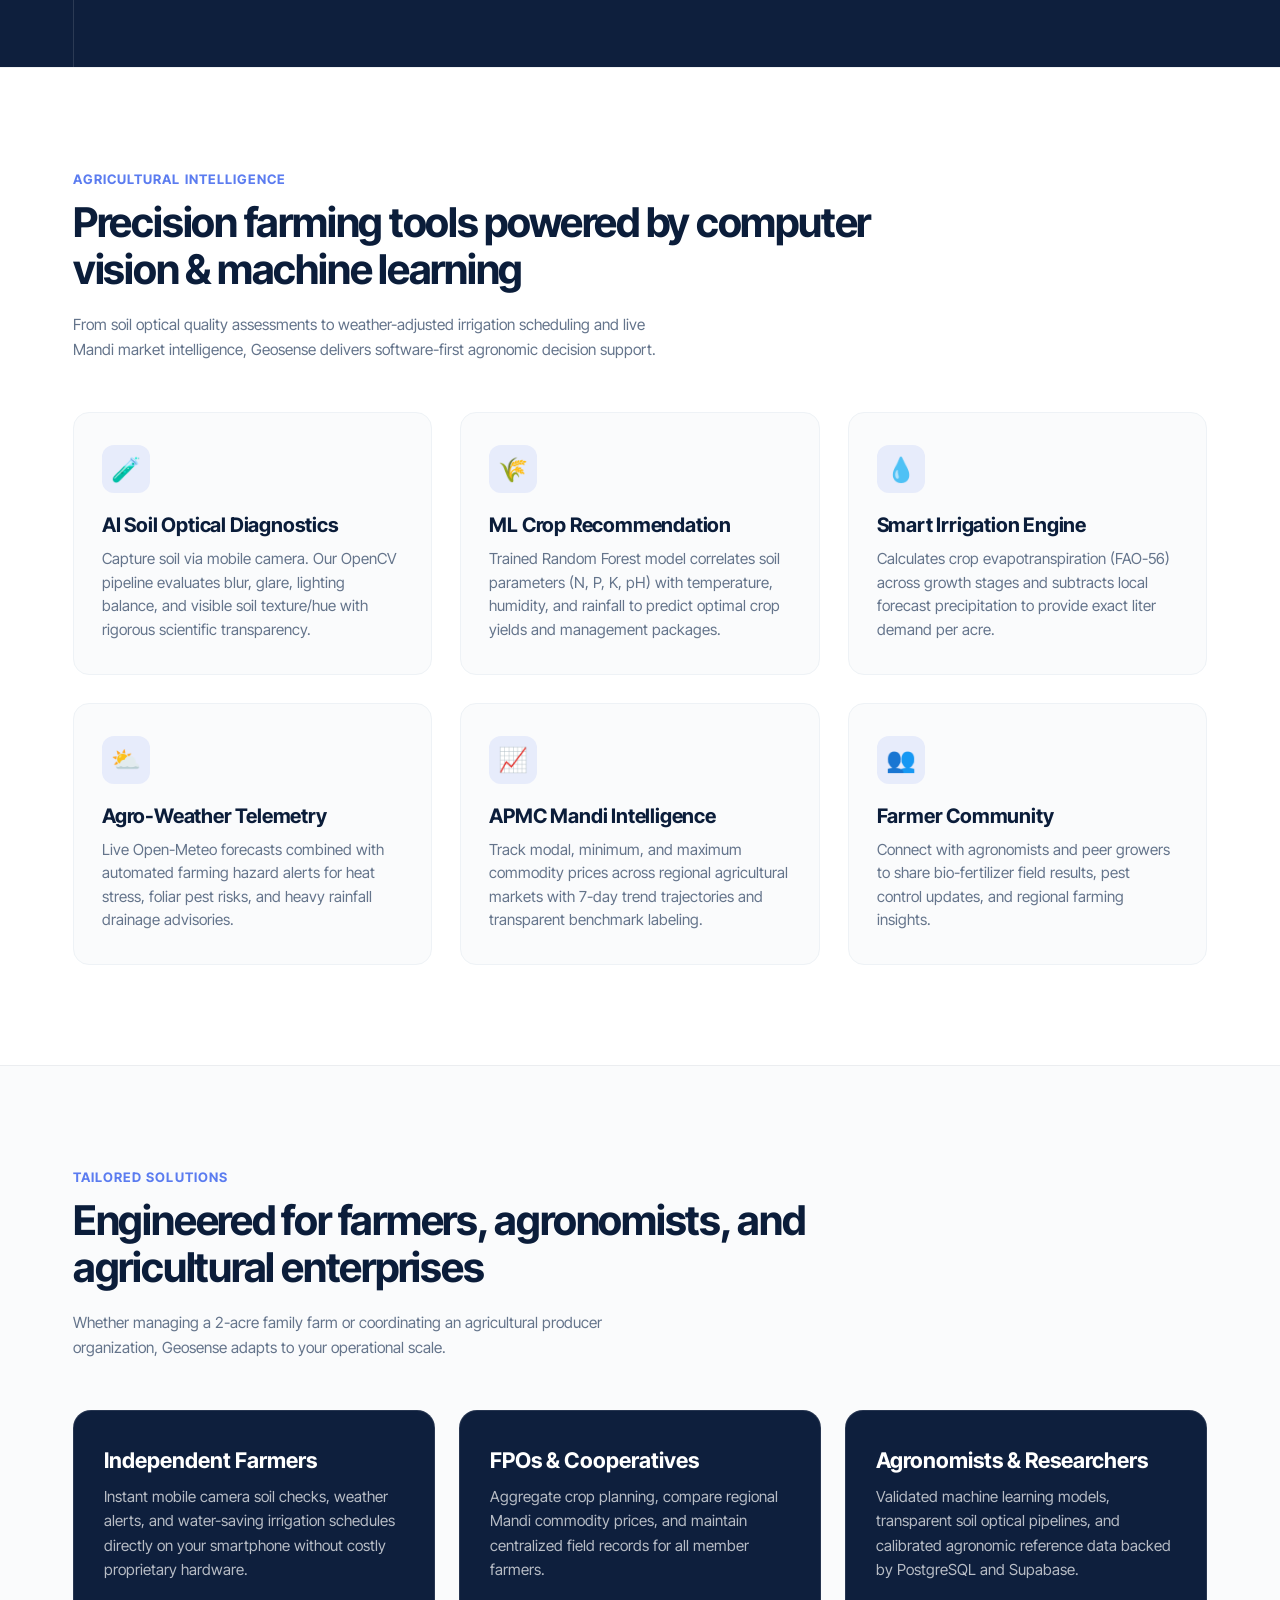
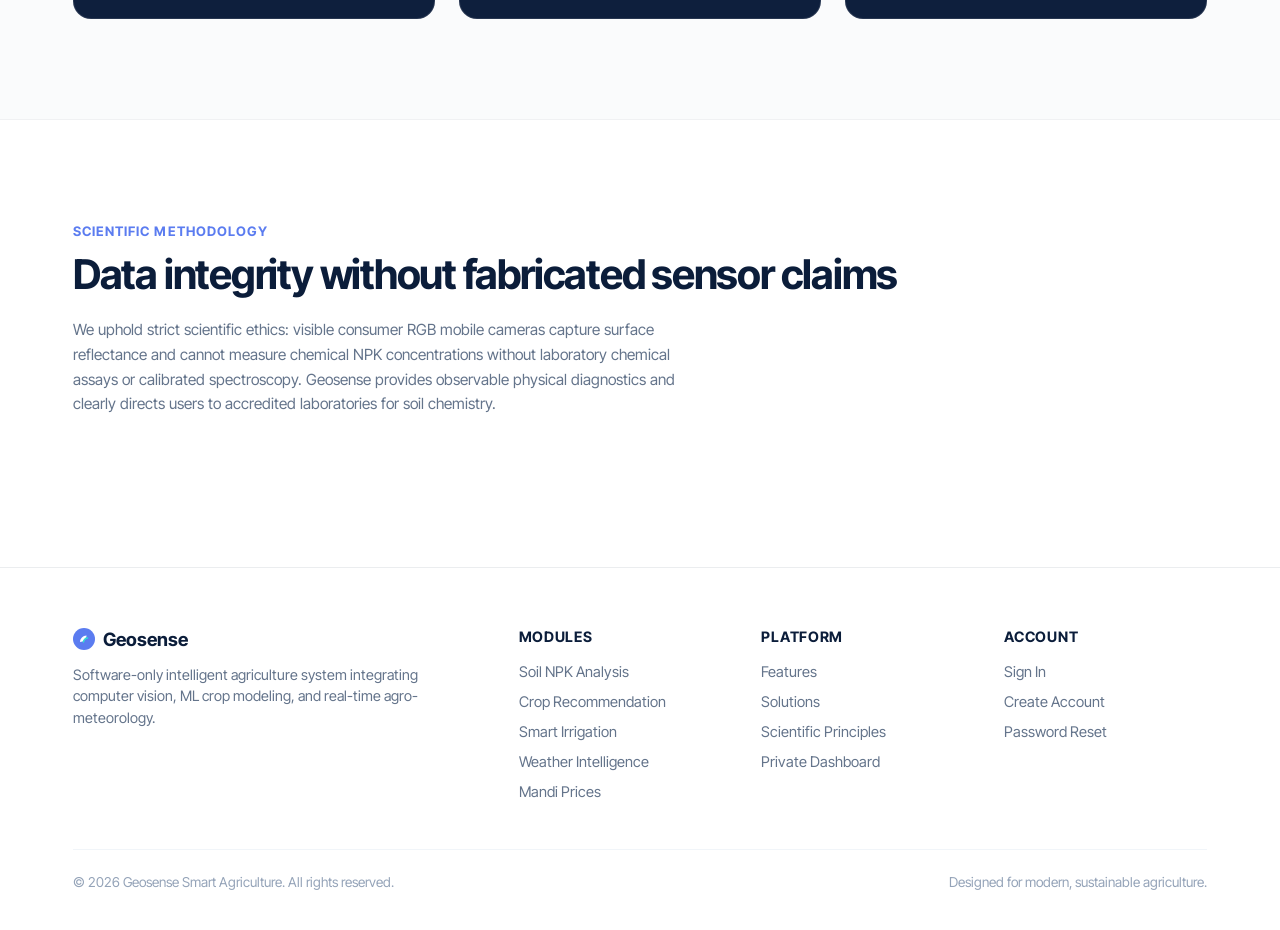
==== commit 61575086: "style(landing): Position statement and telemetry deck in vertical optical center and animate arrival" ====
--- a/index.html
+++ b/index.html
@@ -846,9 +846,11 @@
 
       align-items: center; 
-      justify-content: flex-start;-
-      padding-top: clamp(84px, 12vh, 116px);+      justify-content: center;+
+      padding-top: clamp(80px, 10vh, 110px);+
+      padding-bottom: 30px; 
       box-sizing: border-box; 
@@ -1890,6 +1892,34 @@
 
  
+      .statement {+
+        height: auto;+
+        min-height: 100vh;+
+        margin-top: 0;+
+      }+
++
+      .pin {+
+        height: auto;+
+        min-height: 100vh;+
+        justify-content: flex-start;+
+        padding-top: 80px;+
+        padding-bottom: 40px;+
+      }+
++
       #stmt { 
         top: 0;@@ -3276,7 +3306,7 @@
 
       const s = clamp((q - 0.25) / 0.70); 
-      const translateY = 20 * Math.pow(1 - s, 2);+      const translateY = -40 * Math.pow(1 - s, 2); 
       stmtEl.style.transform = `translateY(${translateY.toFixed(2)}px)`; 
@@ -3298,7 +3328,7 @@
 
         deckEl.style.opacity = (0.2 + 0.8 * deckP).toFixed(3); 
-        deckEl.style.transform = `translateY(${(14 * (1 - deckP)).toFixed(2)}px)`;+        deckEl.style.transform = `translateY(${(-25 * (1 - deckP)).toFixed(2)}px)`; 
       } 
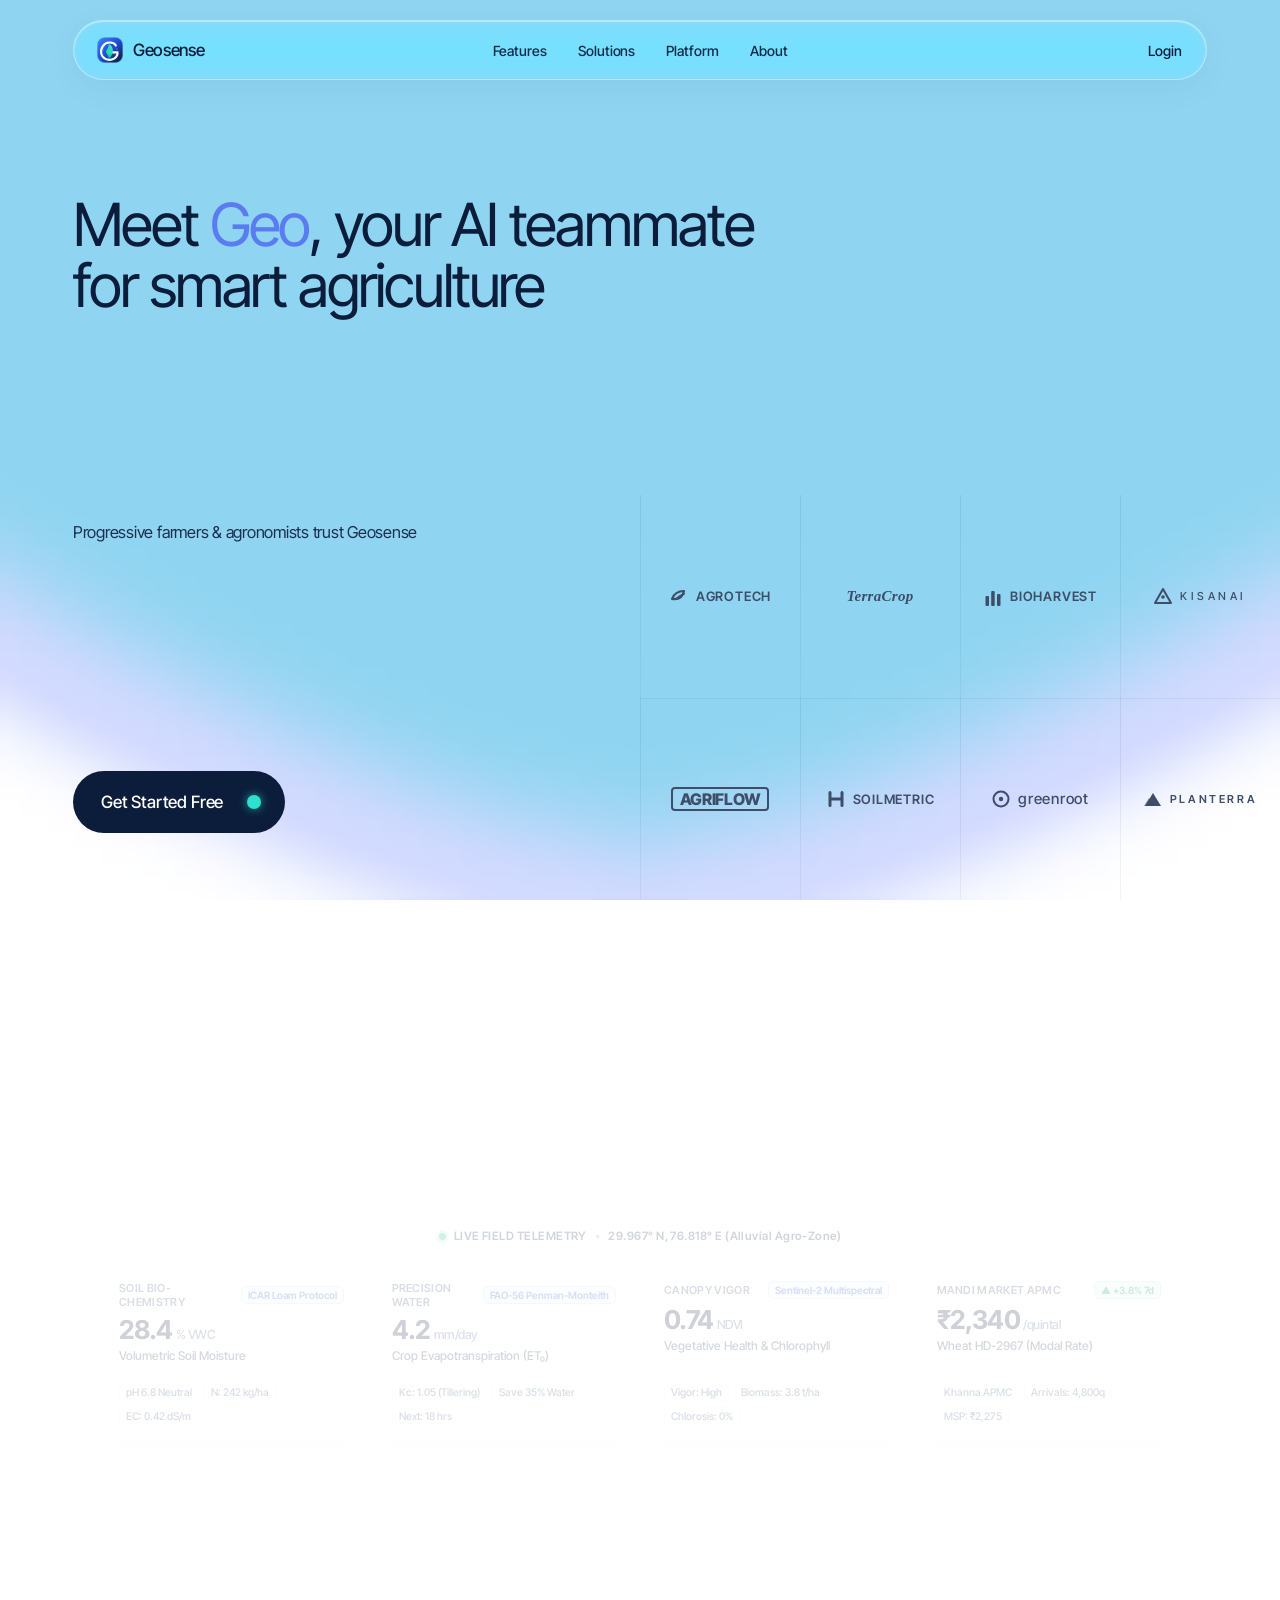
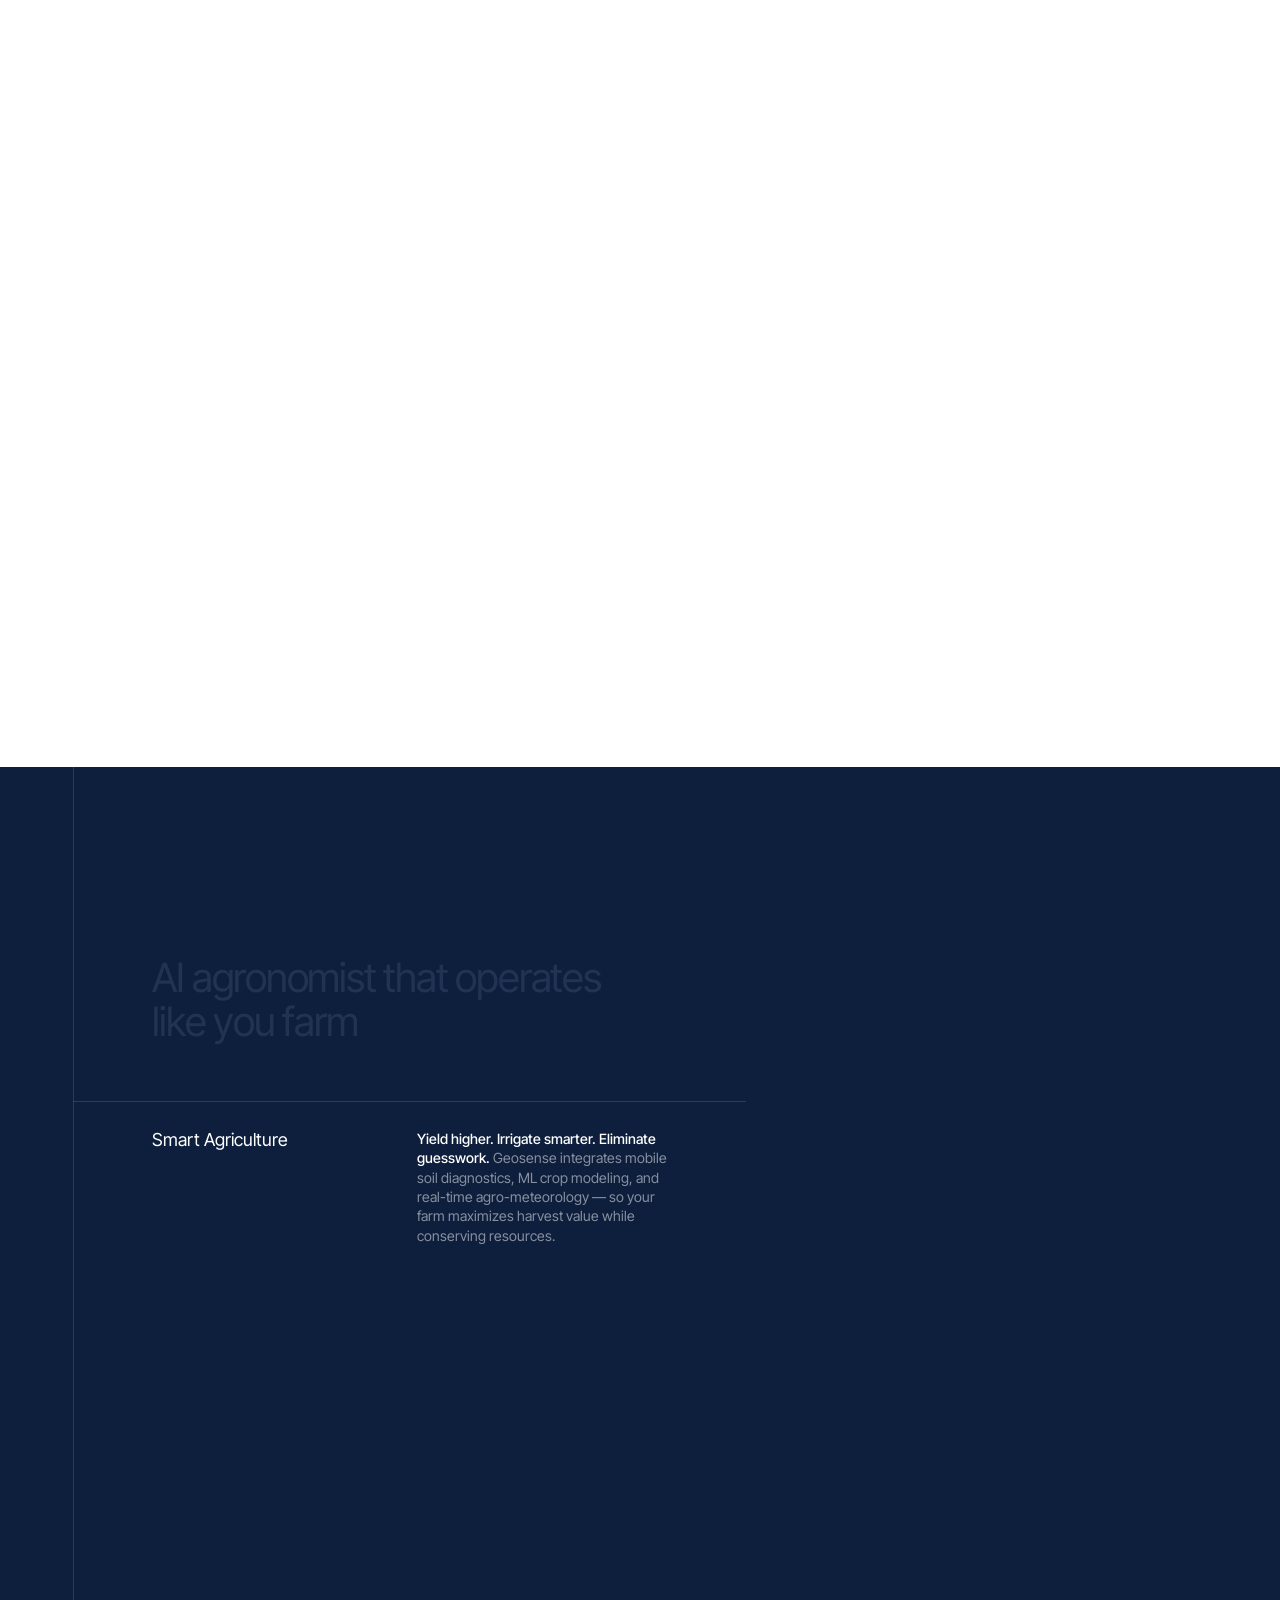
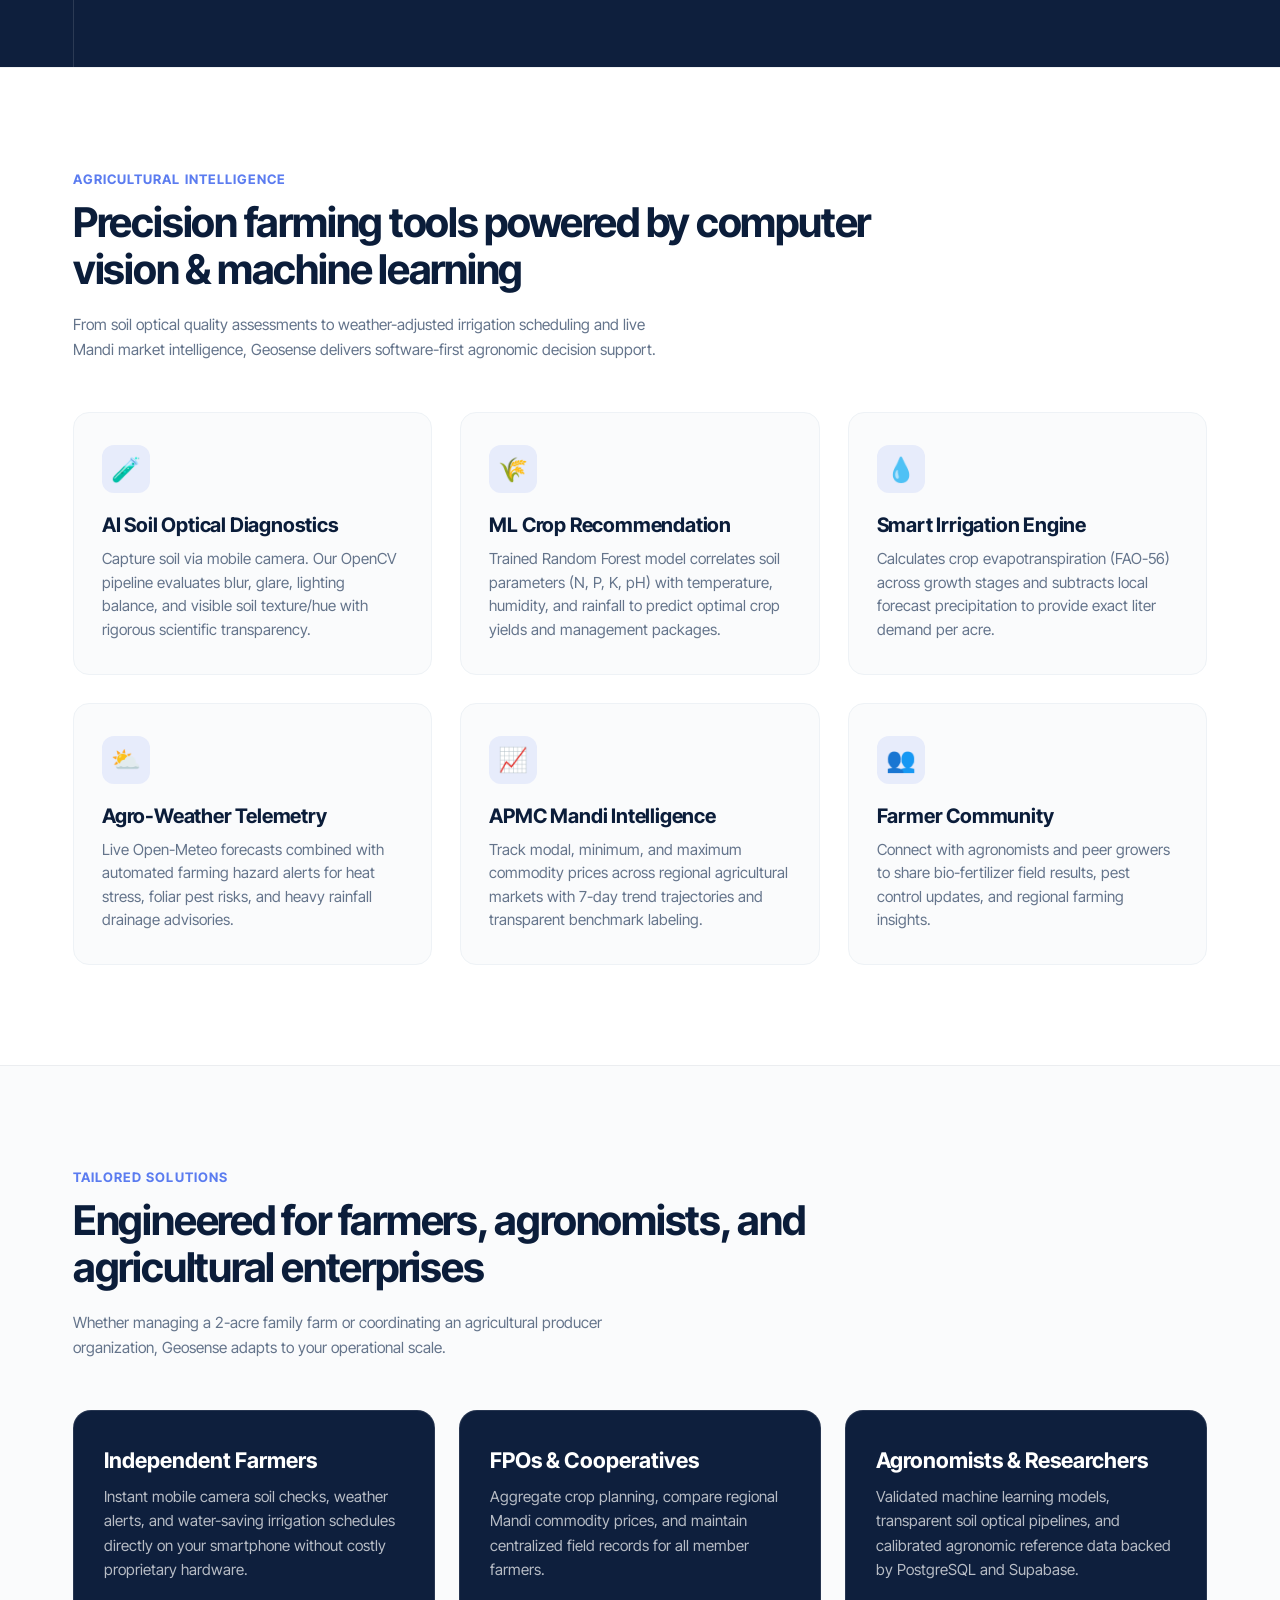
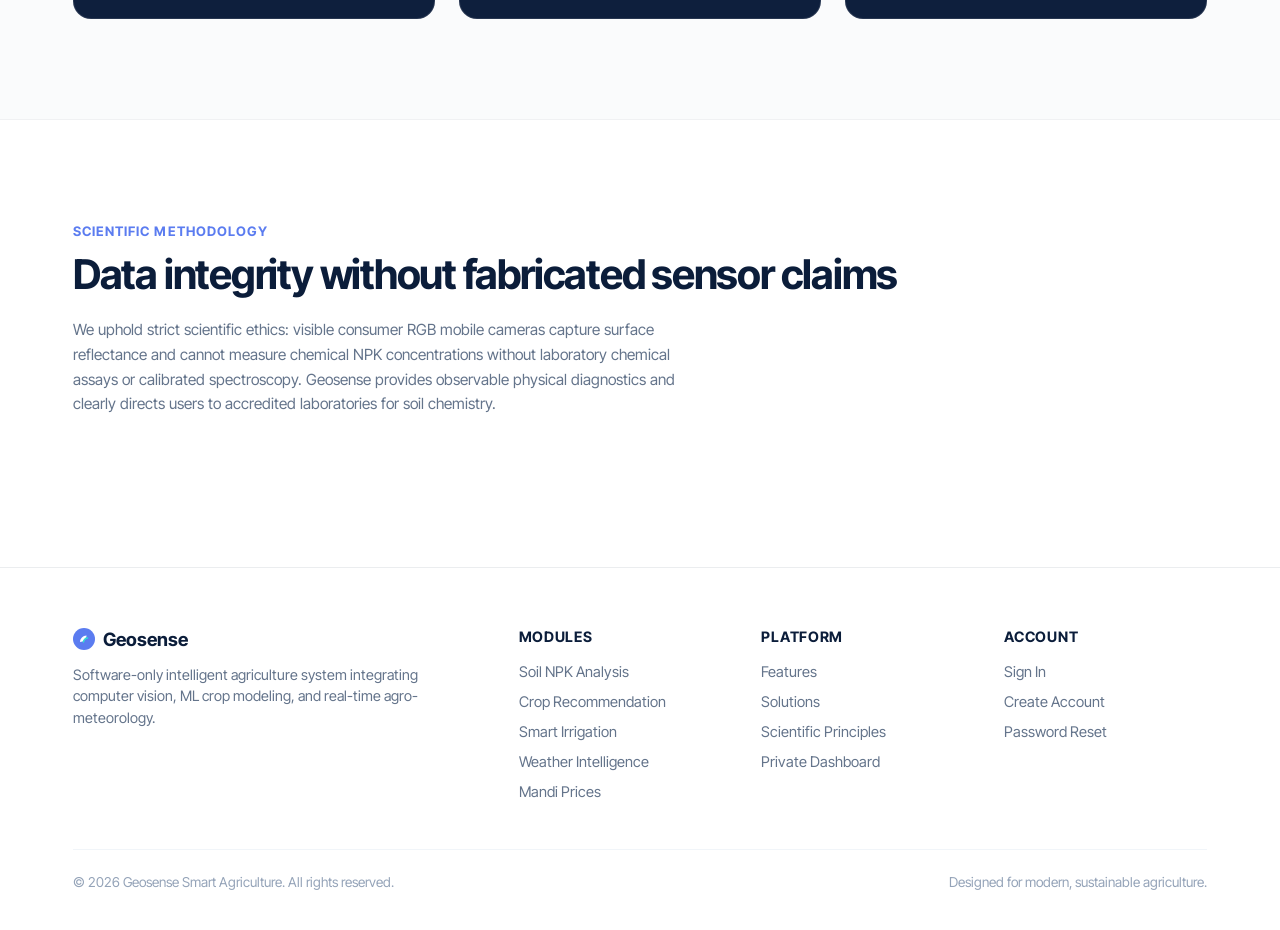
==== commit 61bdaff2: "feat(brand): Design iconic Geosense bio-orbital emblem and integrate across liquid glass startup ani" ====
--- a/index.html
+++ b/index.html
@@ -222,12 +222,14 @@
 
     .brand svg { 
-      width: 22px;-
-      height: 22px;+      width: 28px;+
+      height: 28px; 
       flex-shrink: 0; 
+      border-radius: 7px;+
     } 
 @@ -2020,12 +2022,62 @@
 
     } 
+
+    /* Liquid Glass Logo Reveal Splash Overlay */
+    #glass-splash-overlay {
+      position: fixed;
+      inset: 0;
+      z-index: 99999;
+      background: #e8f3fb;
+      display: flex;
+      align-items: center;
+      justify-content: center;
+      overflow: hidden;
+      cursor: pointer;
+      will-change: opacity, transform;
+    }
+
+    .splash-skip-btn {
+      position: absolute;
+      bottom: 28px;
+      right: 28px;
+      z-index: 10;
+      font-size: 12px;
+      font-weight: 500;
+      letter-spacing: 0.04em;
+      color: rgba(11, 29, 58, 0.50);
+      background: rgba(255, 255, 255, 0.65);
+      backdrop-filter: blur(10px);
+      -webkit-backdrop-filter: blur(10px);
+      border: 1px solid rgba(255, 255, 255, 0.85);
+      padding: 6px 14px;
+      border-radius: 999px;
+      pointer-events: auto;
+      transition: all 0.2s ease;
+      box-shadow: 0 4px 16px -4px rgba(11, 29, 58, 0.08);
+    }
+
+    .splash-skip-btn:hover {
+      color: #0b1d3a;
+      background: #ffffff;
+      transform: translateY(-1px);
+    }
   </style> 
 </head> 
 <body> 
+  <!-- Liquid Glass Logo Reveal Startup Screen -->+
+  <div id="glass-splash-overlay">+
+    <canvas></canvas>+
+    <div class="splash-skip-btn">&#x2715; Skip Intro</div>+
+  </div>+
  
   <!-- Atmosphere with 96x60 canvas -->@@ -2040,13 +2092,45 @@
 
     <a href="#" class="brand"> 
-      <svg viewBox="0 0 22 22">-
-        <circle cx="11" cy="11" r="11" fill="#5b7cf0"/>-
-        <path d="M7 14c0-3.5 3-6.5 6.5-6.5 0 3.5-3 6.5-6.5 6.5z" fill="#fff"/>-
-        <path d="M10.5 14c0-2.2 2-4 4-4" stroke="#2fe0d0" stroke-width="1.5" stroke-linecap="round" fill="none"/>+      <svg viewBox="0 0 48 48" fill="none" width="28" height="28" style="flex-shrink: 0; border-radius: 7px;">+
+        <defs>+
+          <linearGradient id="brand-bg" x1="4" y1="4" x2="44" y2="44" gradientUnits="userSpaceOnUse">+
+            <stop offset="0%" stop-color="#3b82f6"/>+
+            <stop offset="50%" stop-color="#1d4ed8"/>+
+            <stop offset="100%" stop-color="#0b1d3a"/>+
+          </linearGradient>+
+          <linearGradient id="brand-sprout" x1="14" y1="36" x2="36" y2="12" gradientUnits="userSpaceOnUse">+
+            <stop offset="0%" stop-color="#10b981"/>+
+            <stop offset="60%" stop-color="#2fe0d0"/>+
+            <stop offset="100%" stop-color="#ffffff"/>+
+          </linearGradient>+
+        </defs>+
+        <rect x="2" y="2" width="44" height="44" rx="13" fill="url(#brand-bg)"/>+
+        <rect x="2.5" y="2.5" width="43" height="43" rx="12.5" stroke="rgba(255,255,255,0.3)" stroke-width="1"/>+
+        <path d="M12 24 A12 12 0 0 1 36 24" stroke="rgba(255,255,255,0.35)" stroke-width="1.6" stroke-linecap="round" stroke-dasharray="1.5 3.5"/>+
+        <path d="M34 16 C29 9 17 10 12 17 C6 25 8 36 18 40 C27 43 37 38 37 28 L23 28" stroke="#ffffff" stroke-width="3.6" stroke-linecap="round" stroke-linejoin="round"/>+
+        <path d="M23 38 C23 38 29 33 29 25 C29 19 25 15 22 13.5 C22 18.5 19.5 22 17.5 25 C15.5 28 23 38 23 38 Z" fill="url(#brand-sprout)"/>+
+        <circle cx="23" cy="28" r="2.4" fill="#2fe0d0"/>+
+        <circle cx="23" cy="28" r="4.2" stroke="rgba(47,224,208,0.5)" stroke-width="0.8"/> 
       </svg> 
@@ -2706,6 +2790,8 @@
 
   </footer> 
+  <script src="js/liquid-glass-reveal.js"></script>+
  
   <script>@@ -3398,19 +3484,39 @@
 
  
-    // 2. On first animation frame, add body.ready (starts CSS fade-ups), then start loops+    // Start background glow engine immediately 
     requestAnimationFrame((now) => { 
+      introStart = now;+
+      h1Start = now;+
+      tick(now);+
+    });+
++
+    // Run Liquid Glass Reveal Startup Animation+
+    if (typeof window.runLiquidGlassStartup === 'function') {+
+      window.runLiquidGlassStartup({+
+        onComplete: () => {+
+          document.body.classList.add('ready');+
+        }+
+      });+
+    } else {+
       document.body.classList.add('ready'); 
-      introStart = now;-
-      h1Start = now;-
-      tick(now);-
-    });+    } 
   </script> 
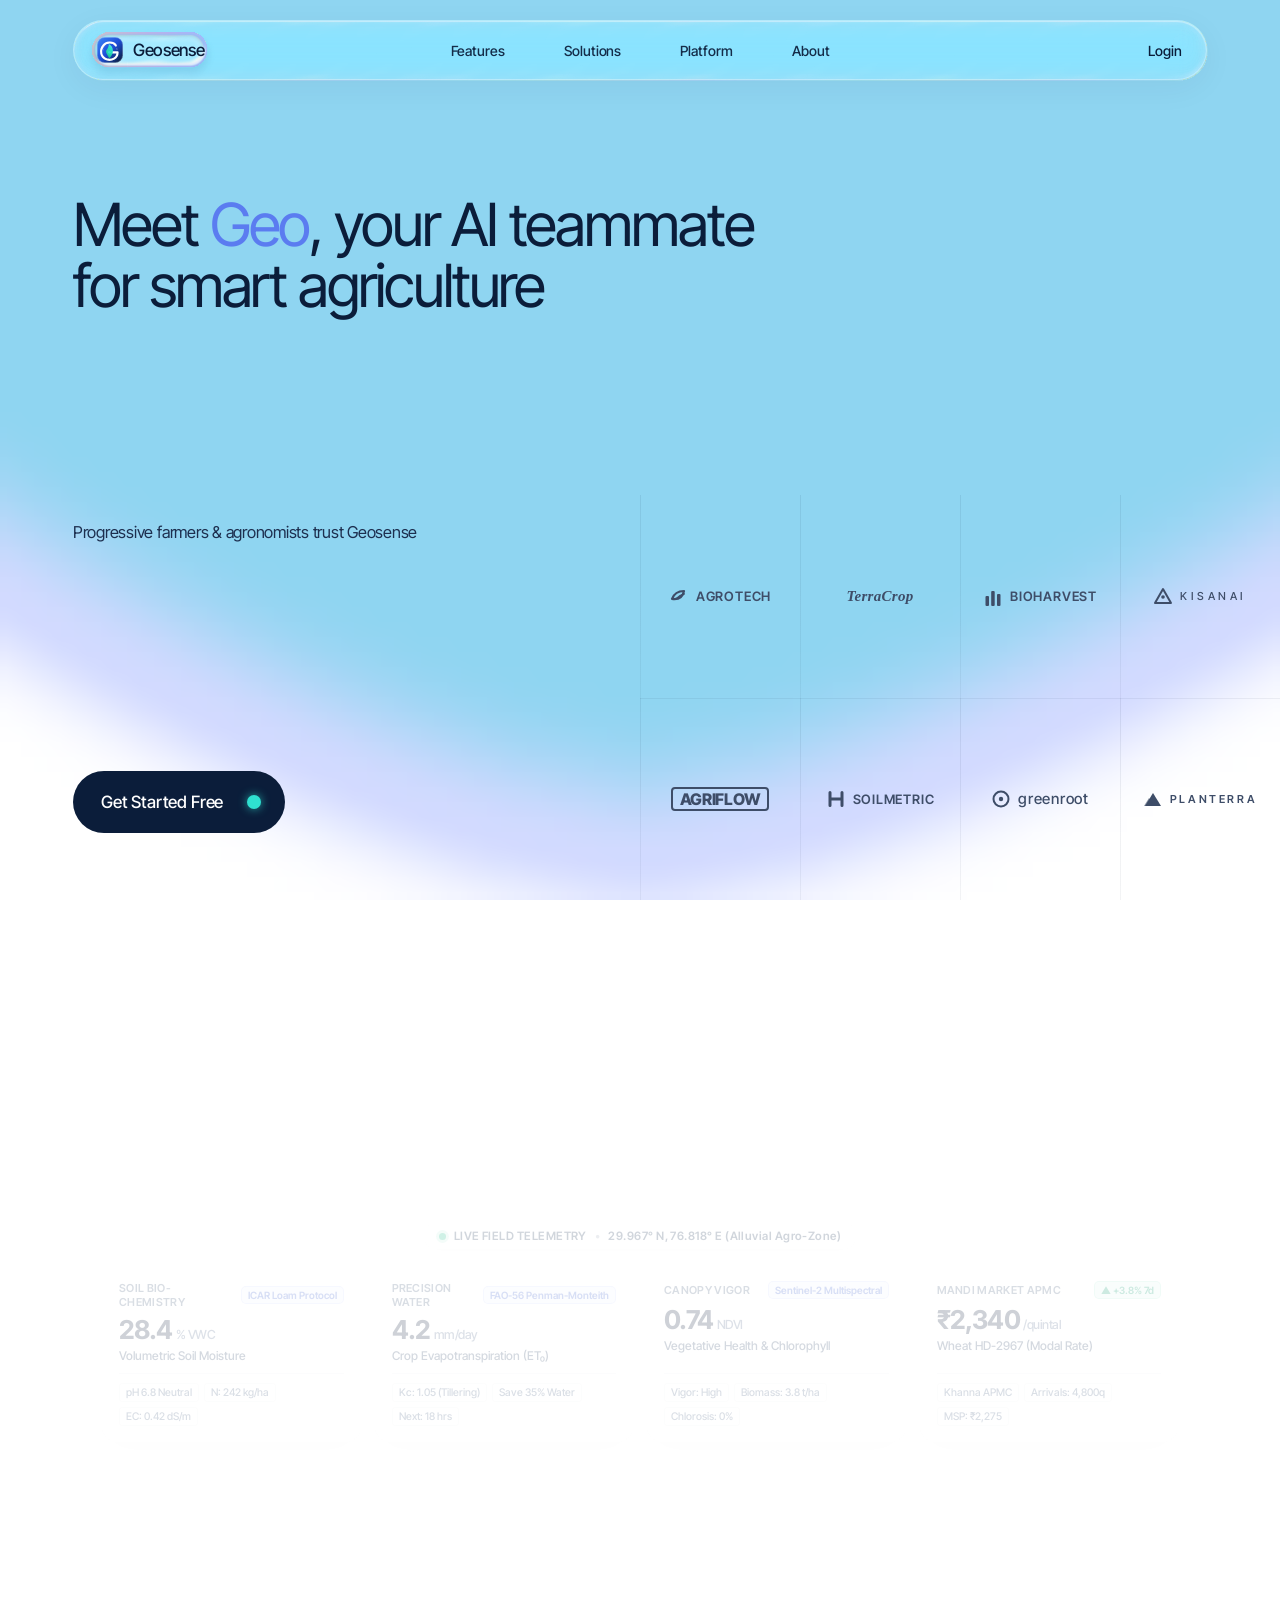
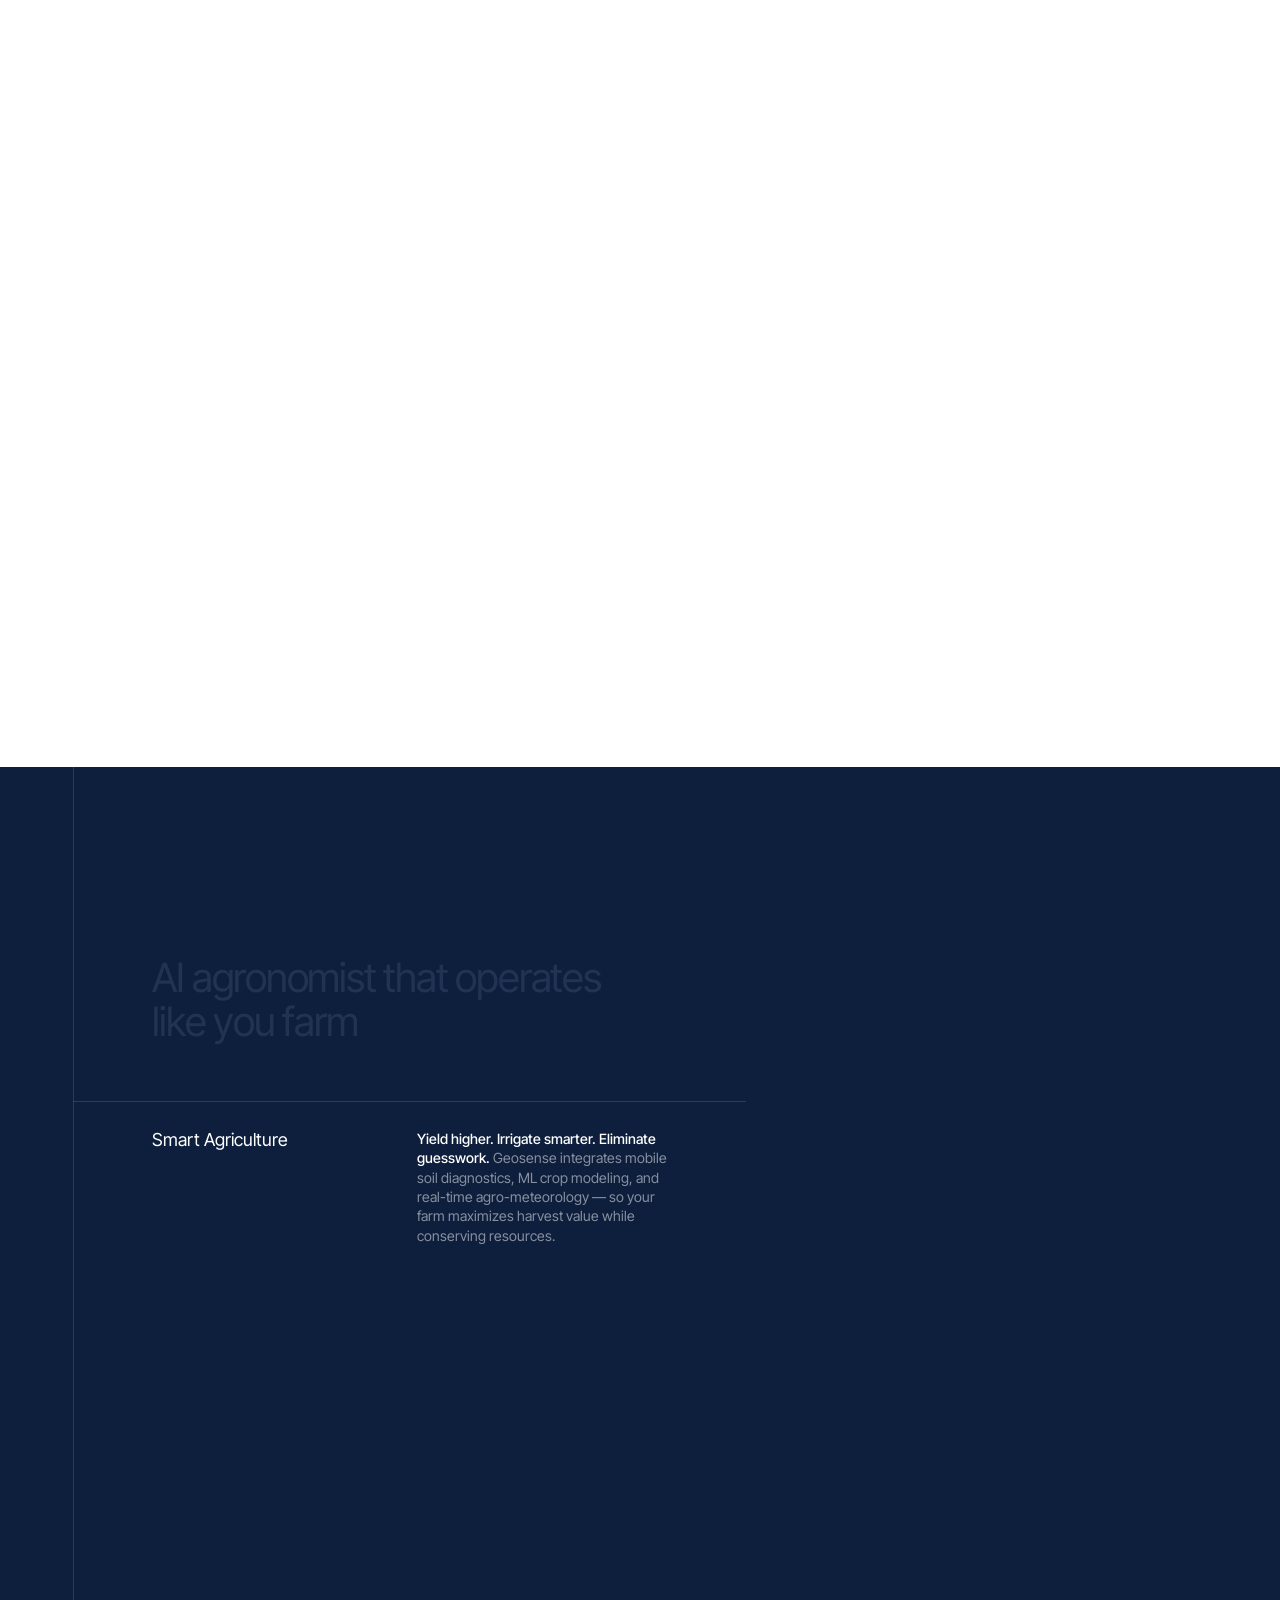
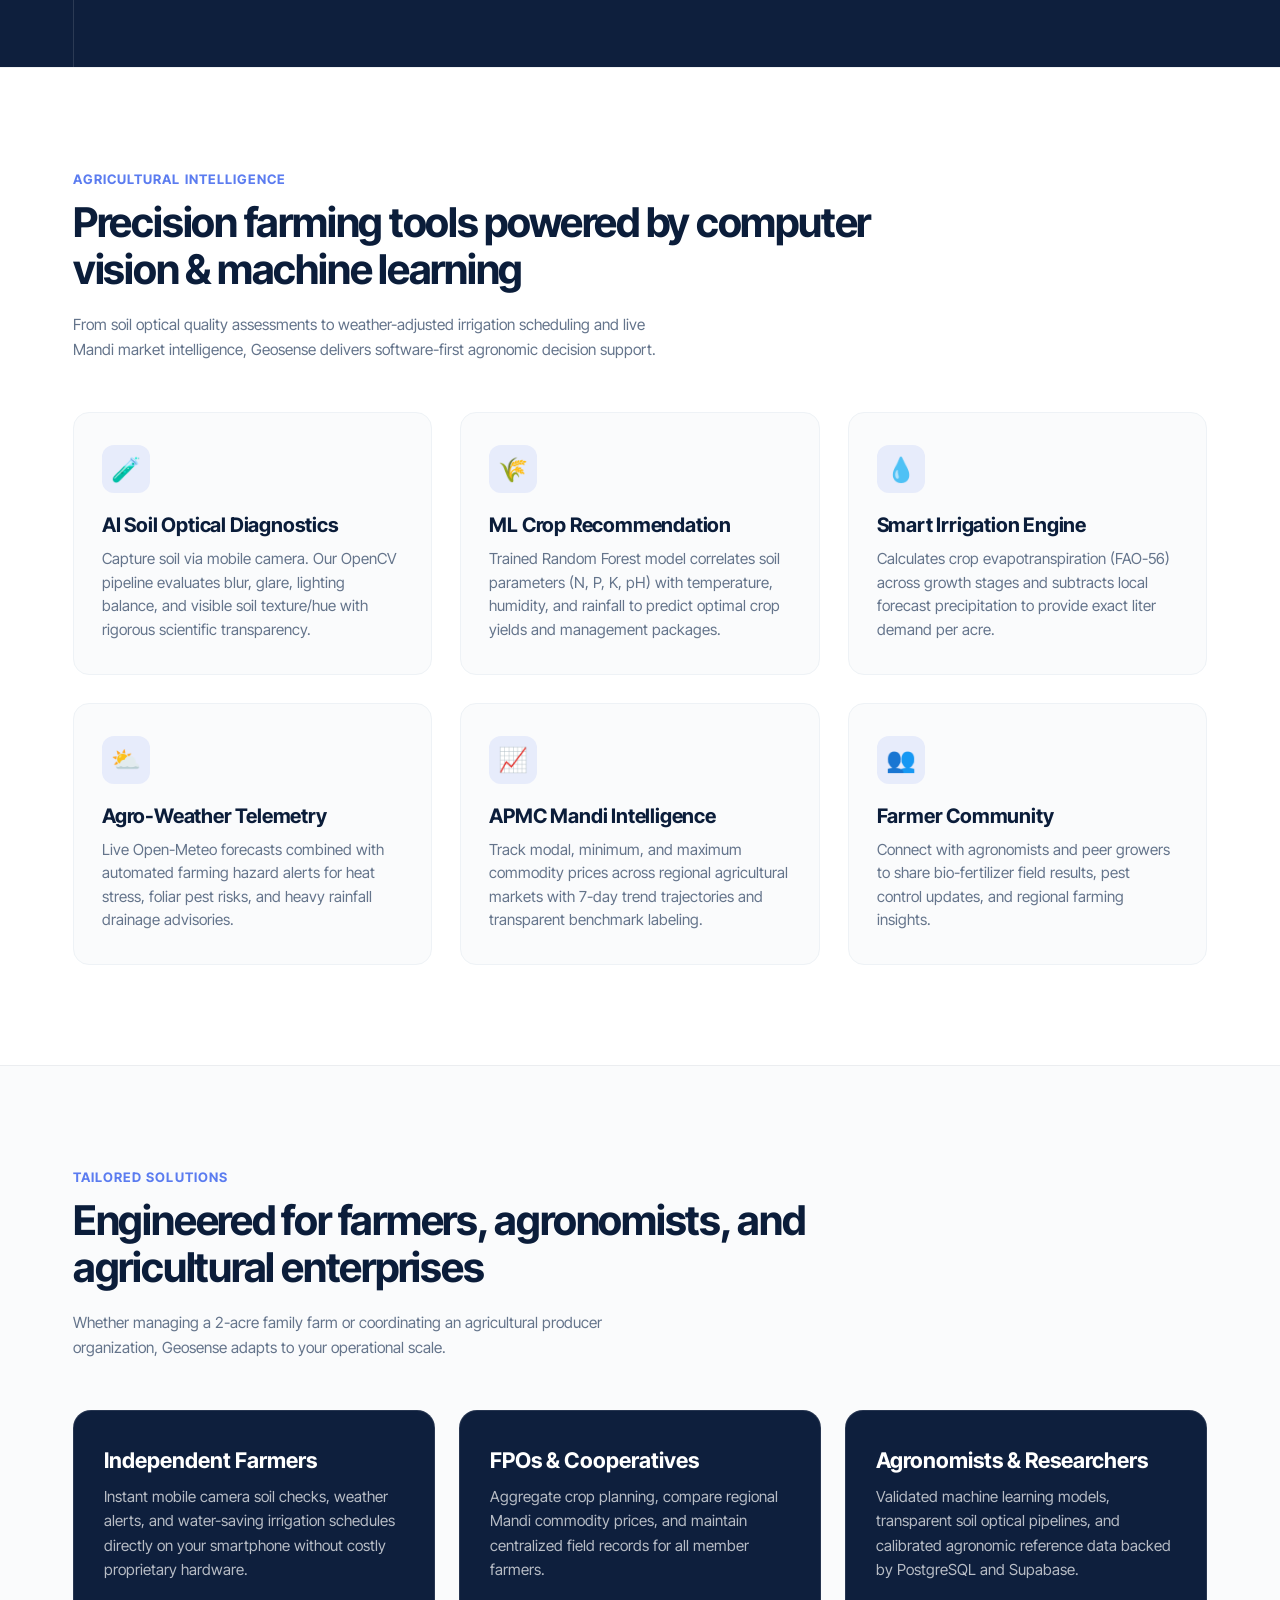
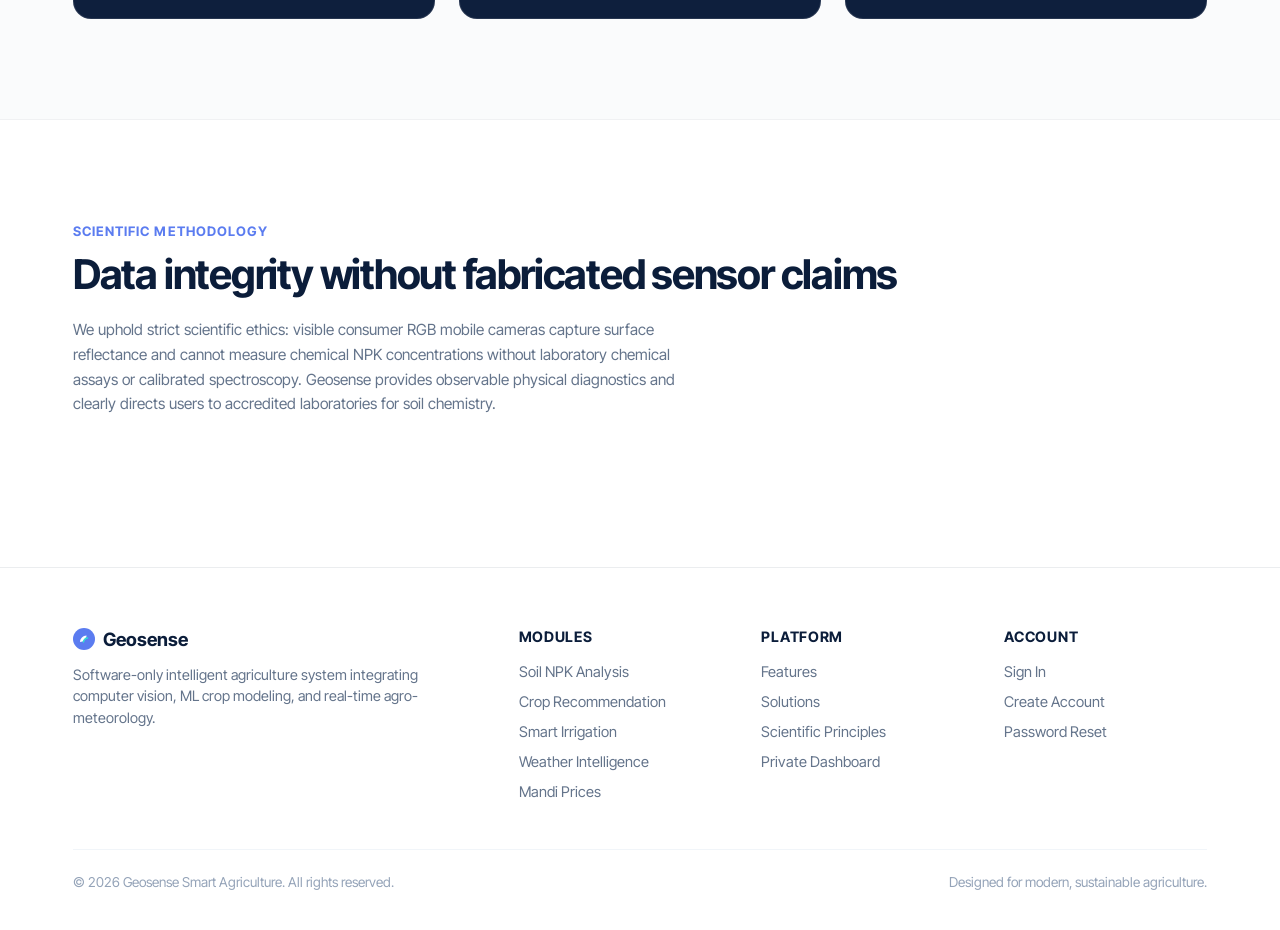
==== commit b6775e7d: "feat(nav): Integrate Nimbus liquid water navbar component with WebGL water droplet stretching and ri" ====
--- a/index.html
+++ b/index.html
@@ -187,6 +187,98 @@
         0 10px 36px 0 rgba(11, 29, 58, 0.08), 
         inset 0 1px 1px 0 rgba(255, 255, 255, 0.60);+
+    }+
++
+    /* Liquid Waterline Navbar Shader Canvas & Drop */+
+    .nimbus-glass {+
+      position: absolute;+
+      inset: 0;+
+      border-radius: inherit;+
+      z-index: -2;+
+      overflow: hidden;+
+      background: rgba(255, 255, 255, 0.08);+
+      -webkit-backdrop-filter: blur(12px) saturate(140%);+
+      backdrop-filter: blur(12px) saturate(140%);+
+      pointer-events: none;+
+    }+
+    .nimbus-water {+
+      position: absolute;+
+      left: -14px;+
+      top: -14px;+
+      z-index: -1;+
+      pointer-events: none;+
+    }+
+    .nav[data-gl="off"] .nimbus-water { display: none; }+
+    .nimbus-drop {+
+      display: none;+
+      position: absolute;+
+      top: 6px;+
+      bottom: 6px;+
+      left: 0;+
+      border-radius: 999px;+
+      z-index: -1;+
+      pointer-events: none;+
+      will-change: transform, width;+
+      background: radial-gradient(120% 140% at 30% 0%, rgba(255, 255, 255, .75), rgba(255, 255, 255, 0) 55%), rgba(255, 255, 255, .38);+
+      box-shadow: inset 0 1px 1px rgba(255, 255, 255, .95), inset 0 -2px 6px rgba(0, 162, 255, .22), inset 0 0 0 1px rgba(255, 255, 255, .55), 0 6px 16px -6px rgba(0, 70, 140, .45);+
+    }+
+    .nav[data-gl="off"] .nimbus-drop { display: block; }+
+    .nav-links a {+
+      padding: 6px 14px;+
+      border-radius: 999px;+
+      transition: color 0.2s ease;+
+      position: relative;+
+      z-index: 2;+
+    }+
+    .nav-links a[aria-current="page"], .nav-links a:hover {+
+      color: #0b1d3a;+
+      font-weight: 600; 
     } 
@@ -3520,6 +3612,22 @@
 
   </script> 
+  <script src="js/liquid-water-navbar.js"></script>+
+  <script>+
+    document.addEventListener('DOMContentLoaded', () => {+
+      if (typeof window.initLiquidWaterNavbar === 'function') {+
+        window.initLiquidWaterNavbar('#nav', { tone: 'light', sound: false });+
+      }+
+    });+
+  </script>+
   <script src="js/api-client.js"></script> 
   <script>
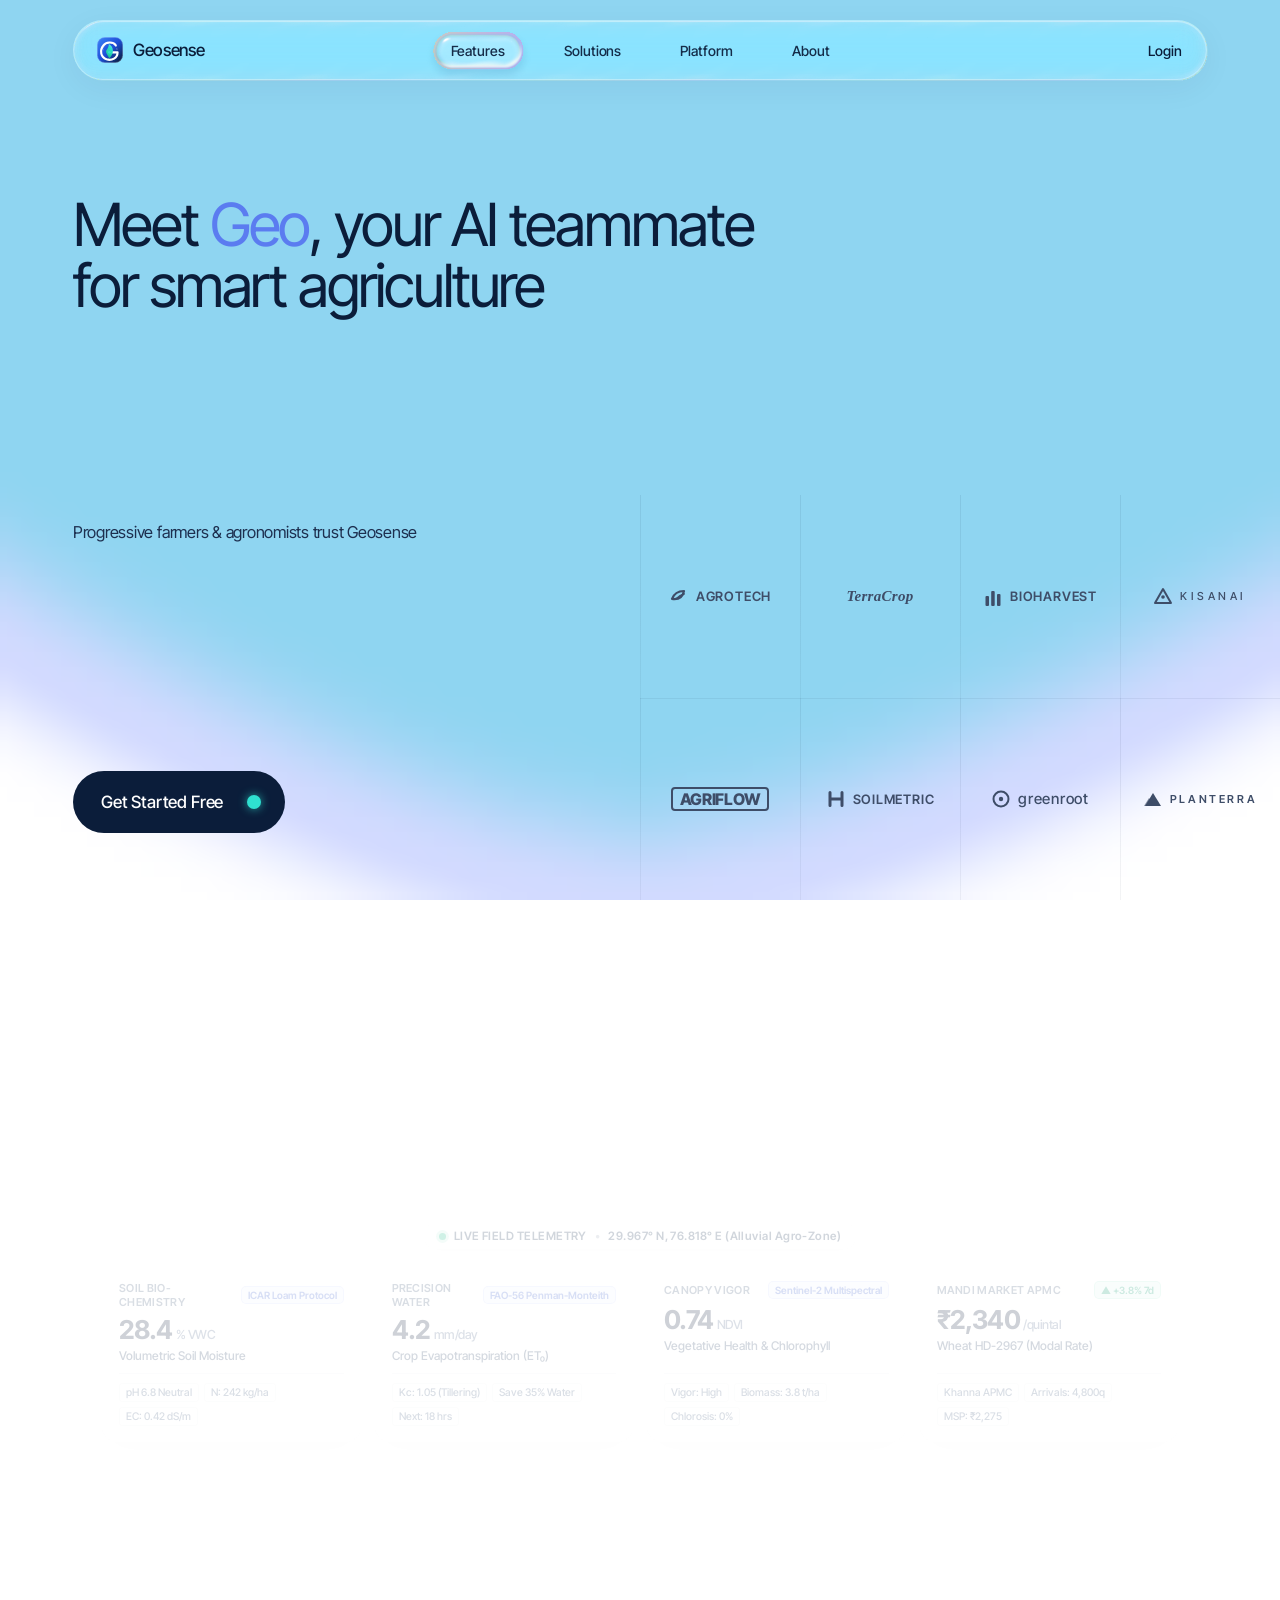
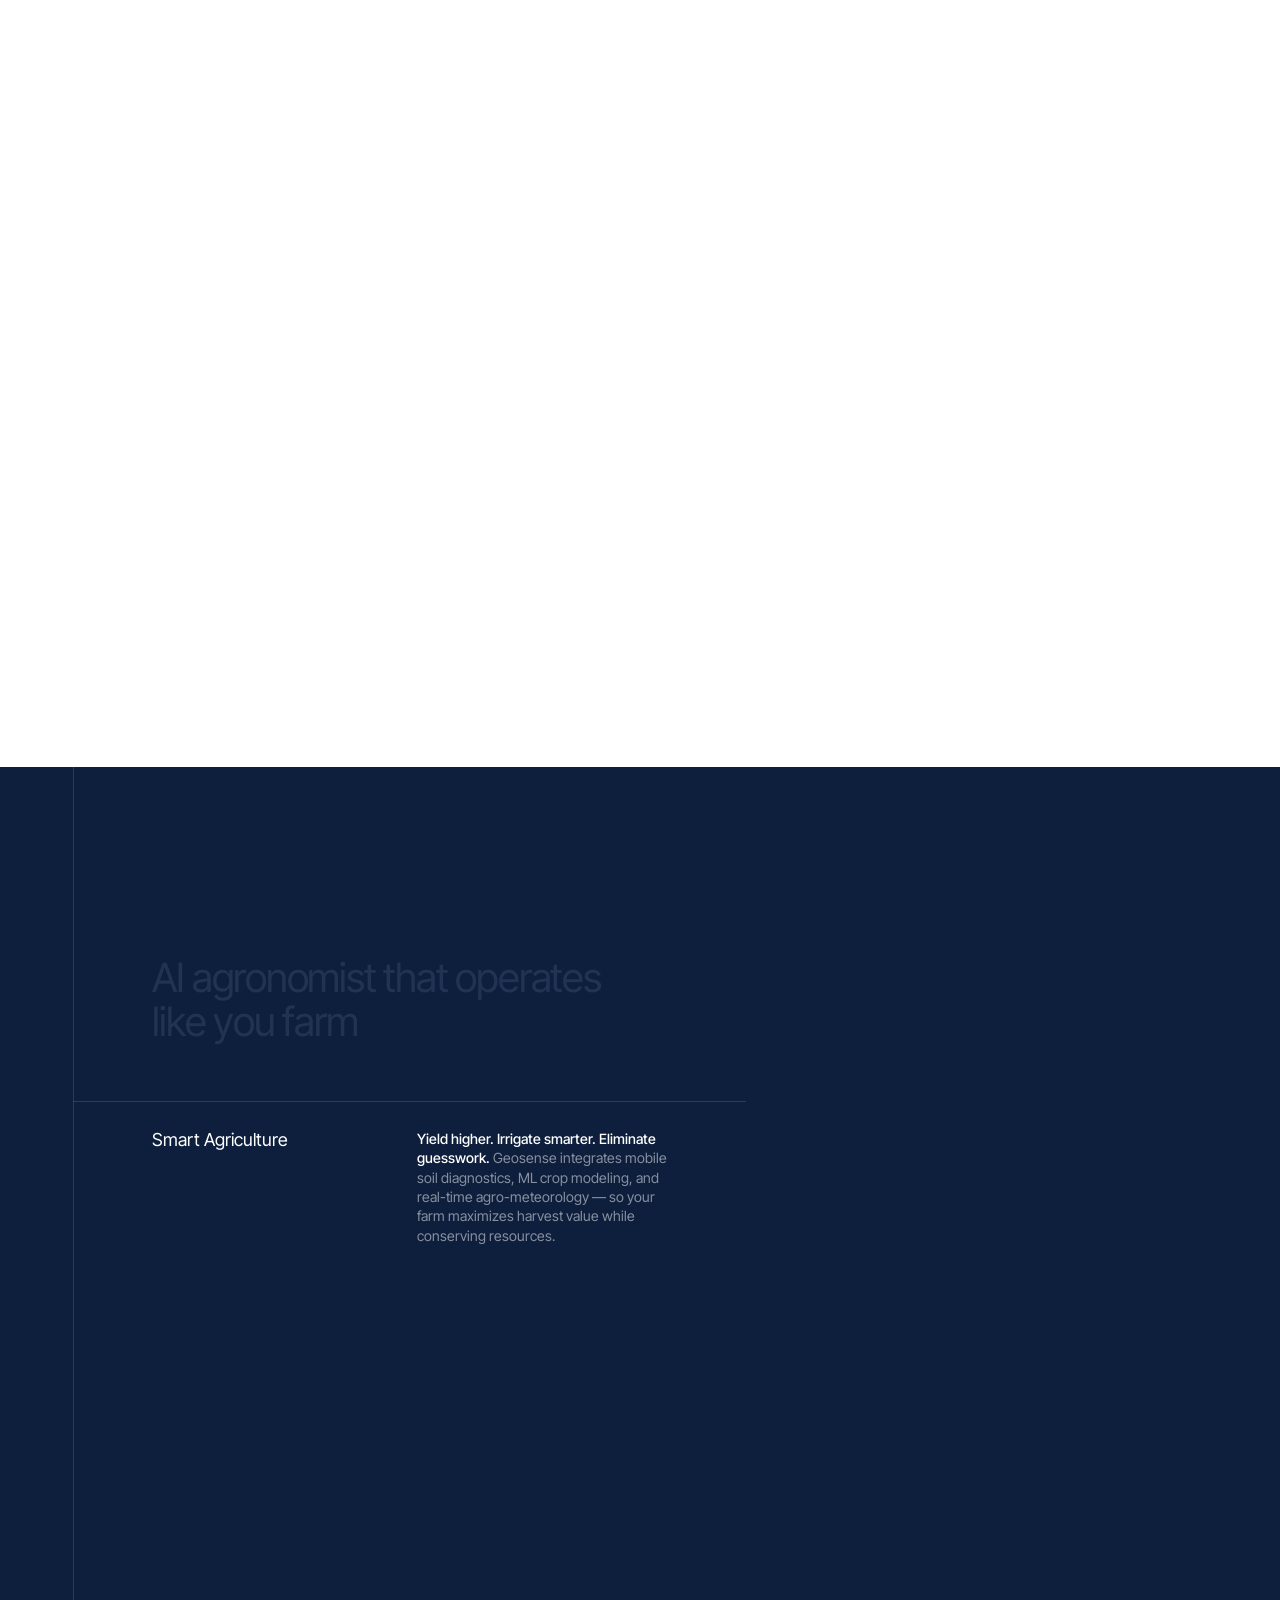
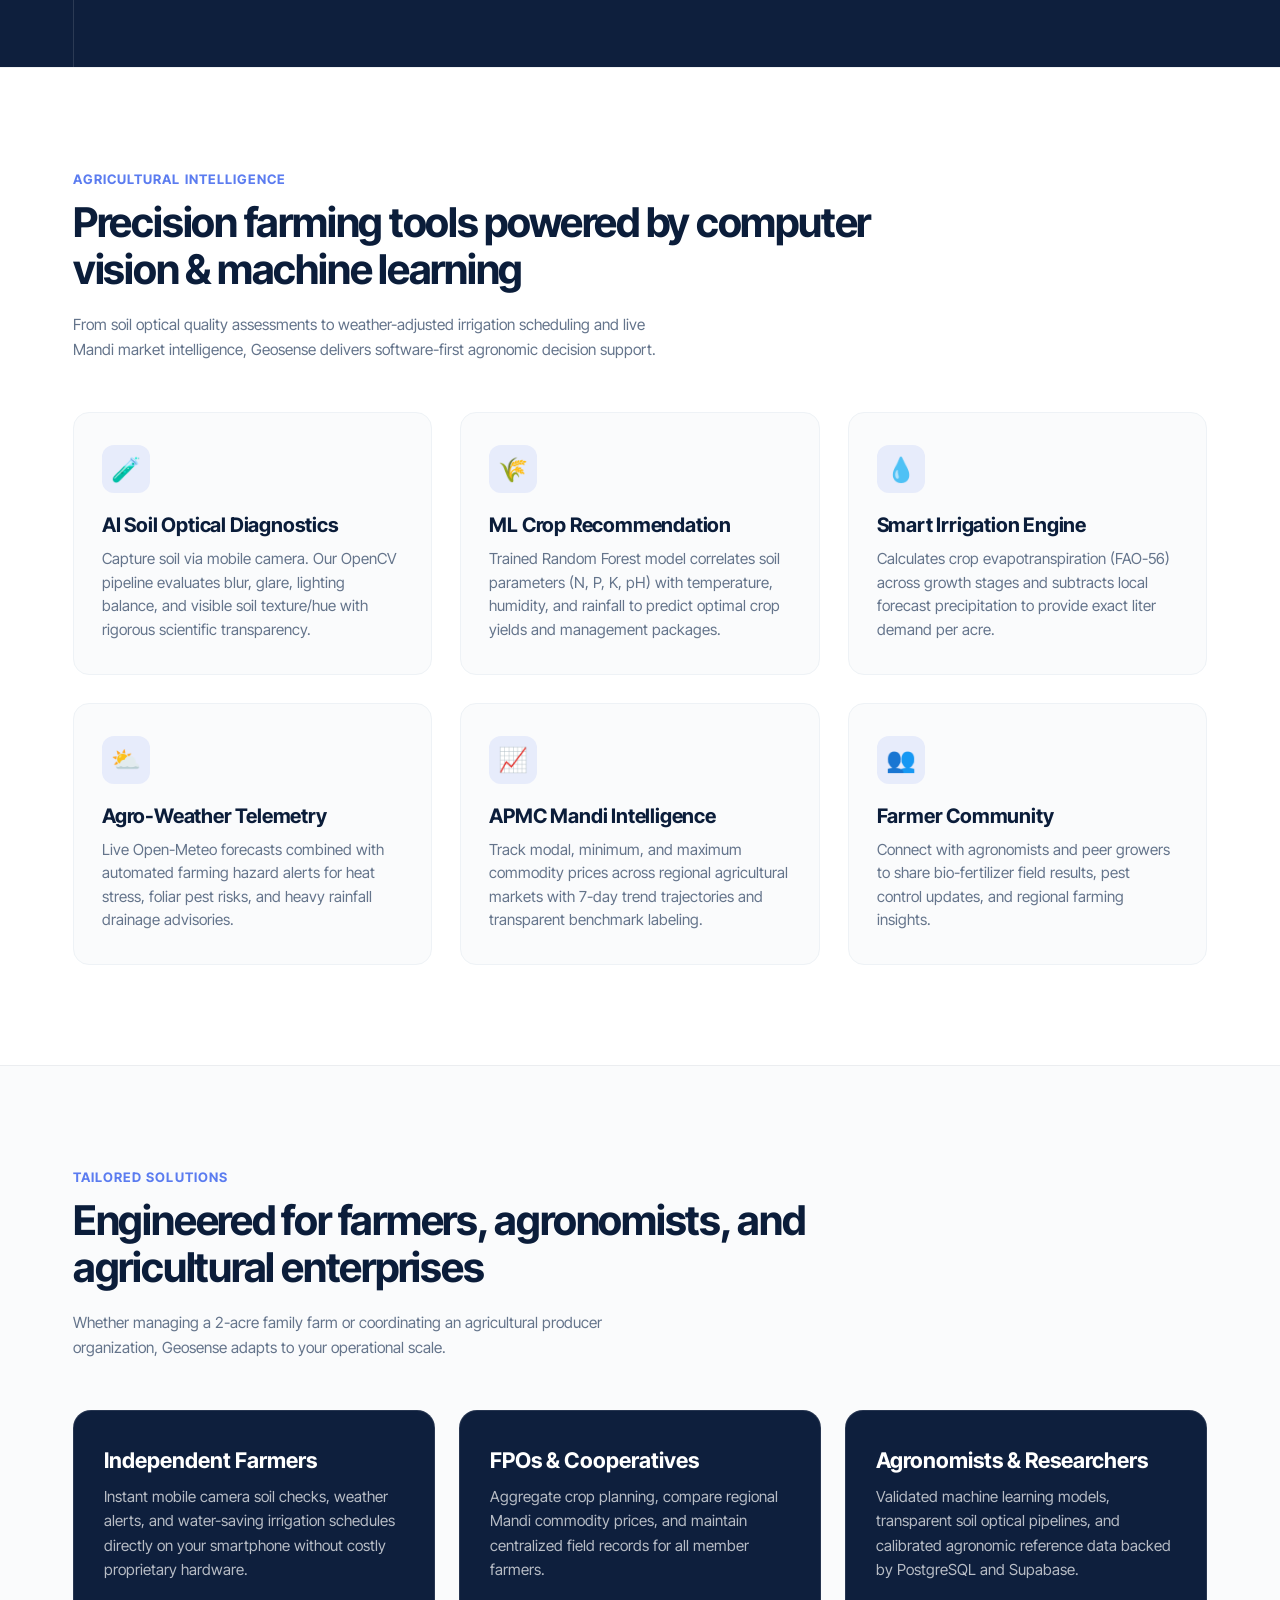
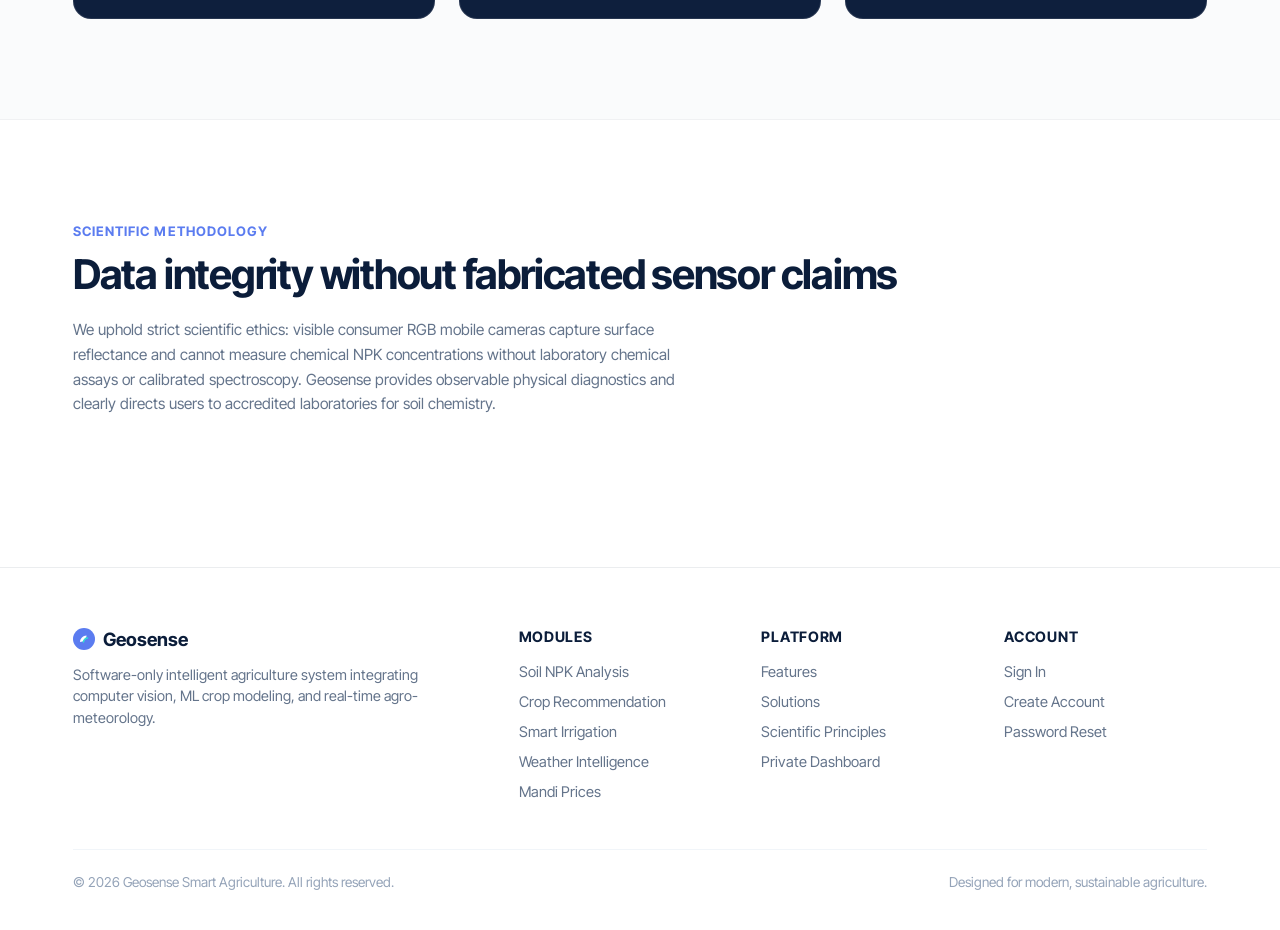
==== commit 1267798e: "fix(nav): Align liquid water drop directly behind active nav items using getBoundingClientRect scree" ====
--- a/index.html
+++ b/index.html
@@ -3600,6 +3600,8 @@
 
           document.body.classList.add('ready'); 
+          if (window.liquidNav) window.liquidNav.measure();+
         } 
       });@@ -3620,7 +3622,7 @@
 
       if (typeof window.initLiquidWaterNavbar === 'function') { 
-        window.initLiquidWaterNavbar('#nav', { tone: 'light', sound: false });+        window.liquidNav = window.initLiquidWaterNavbar('#nav', { tone: 'light', sound: false }); 
       } 
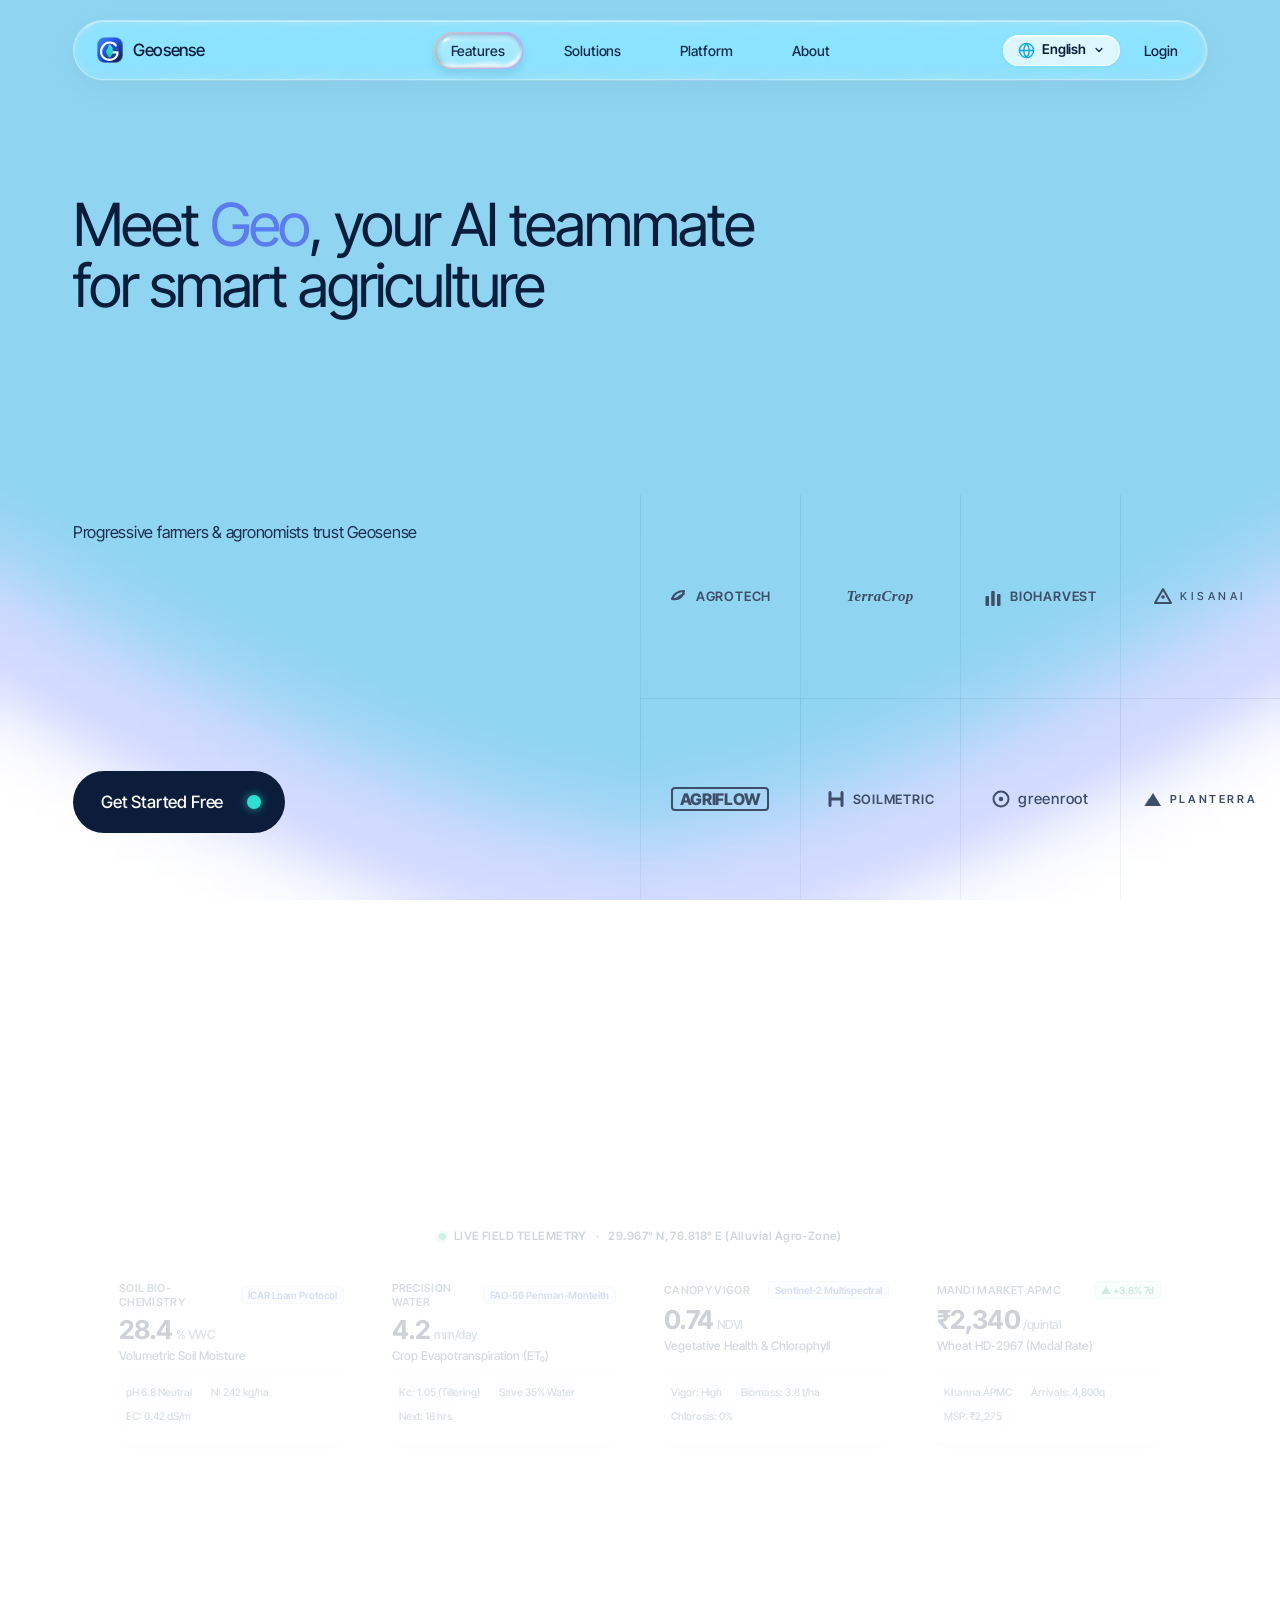
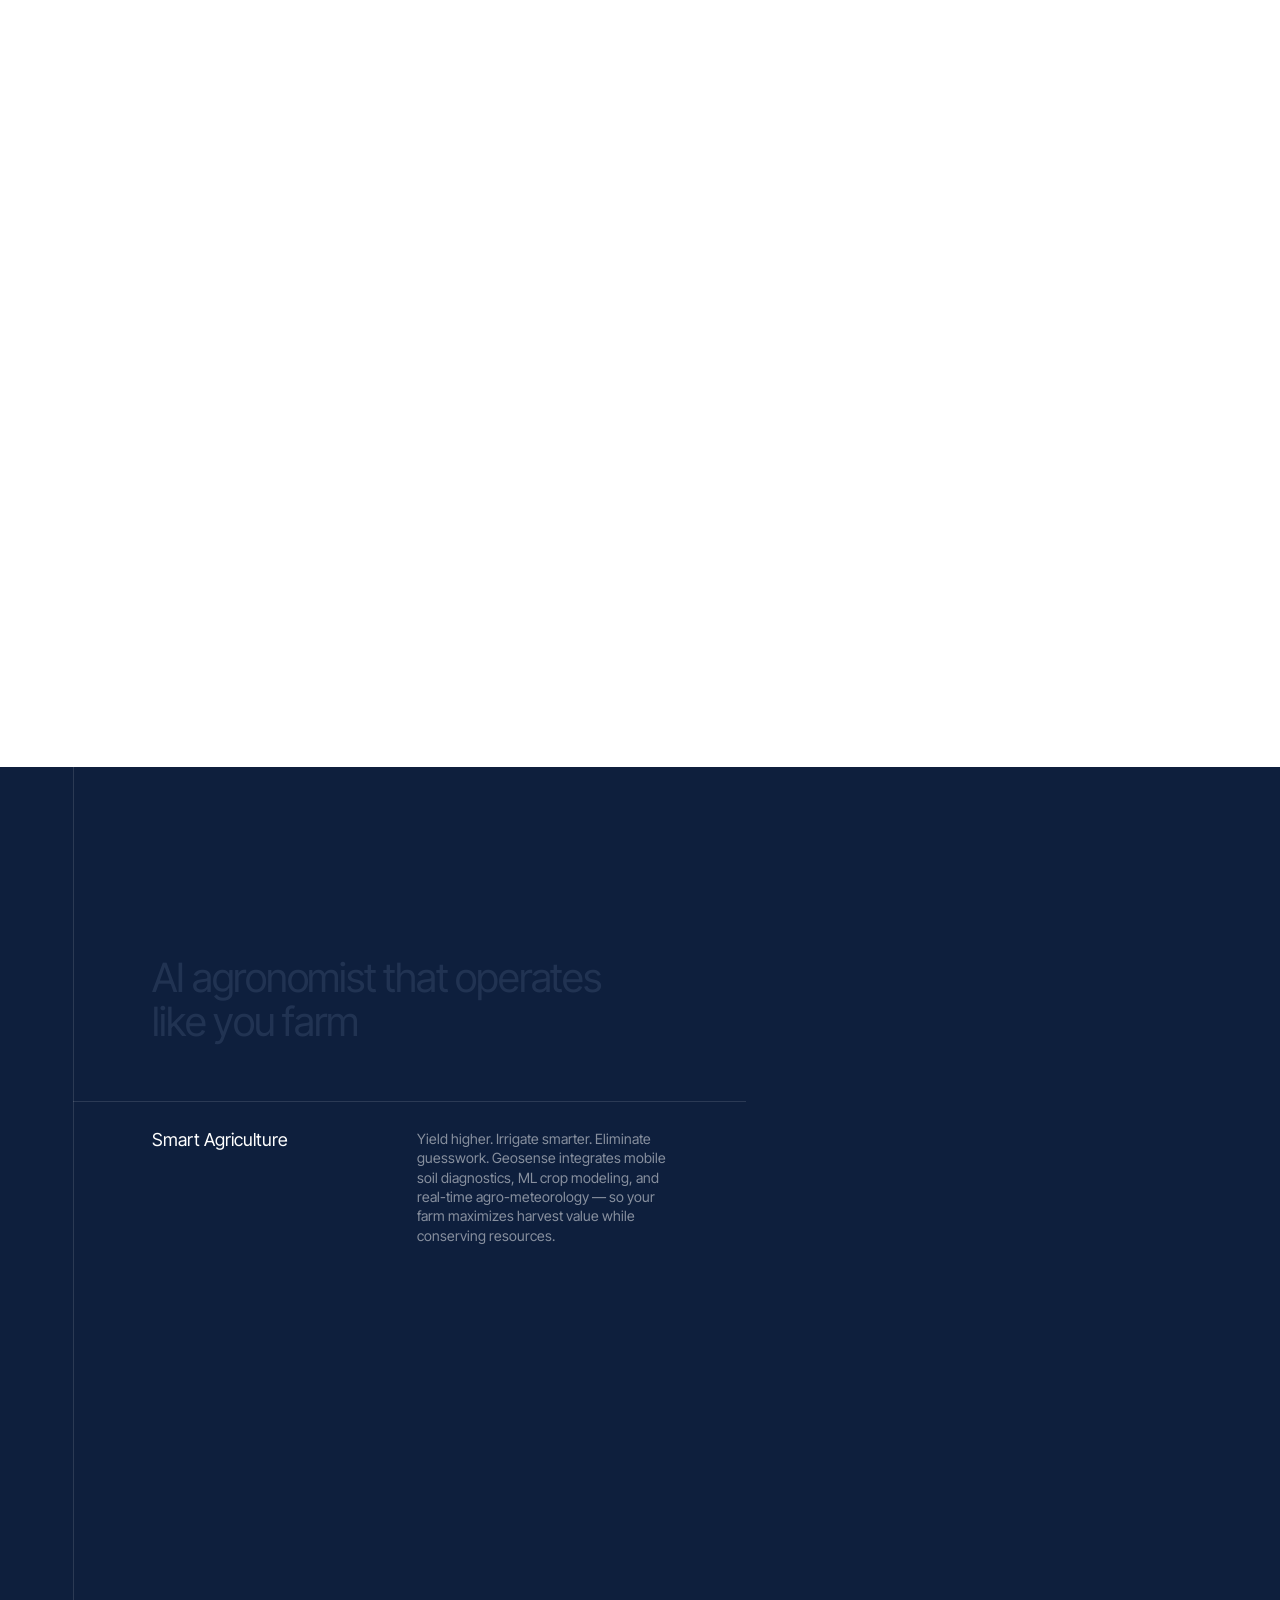
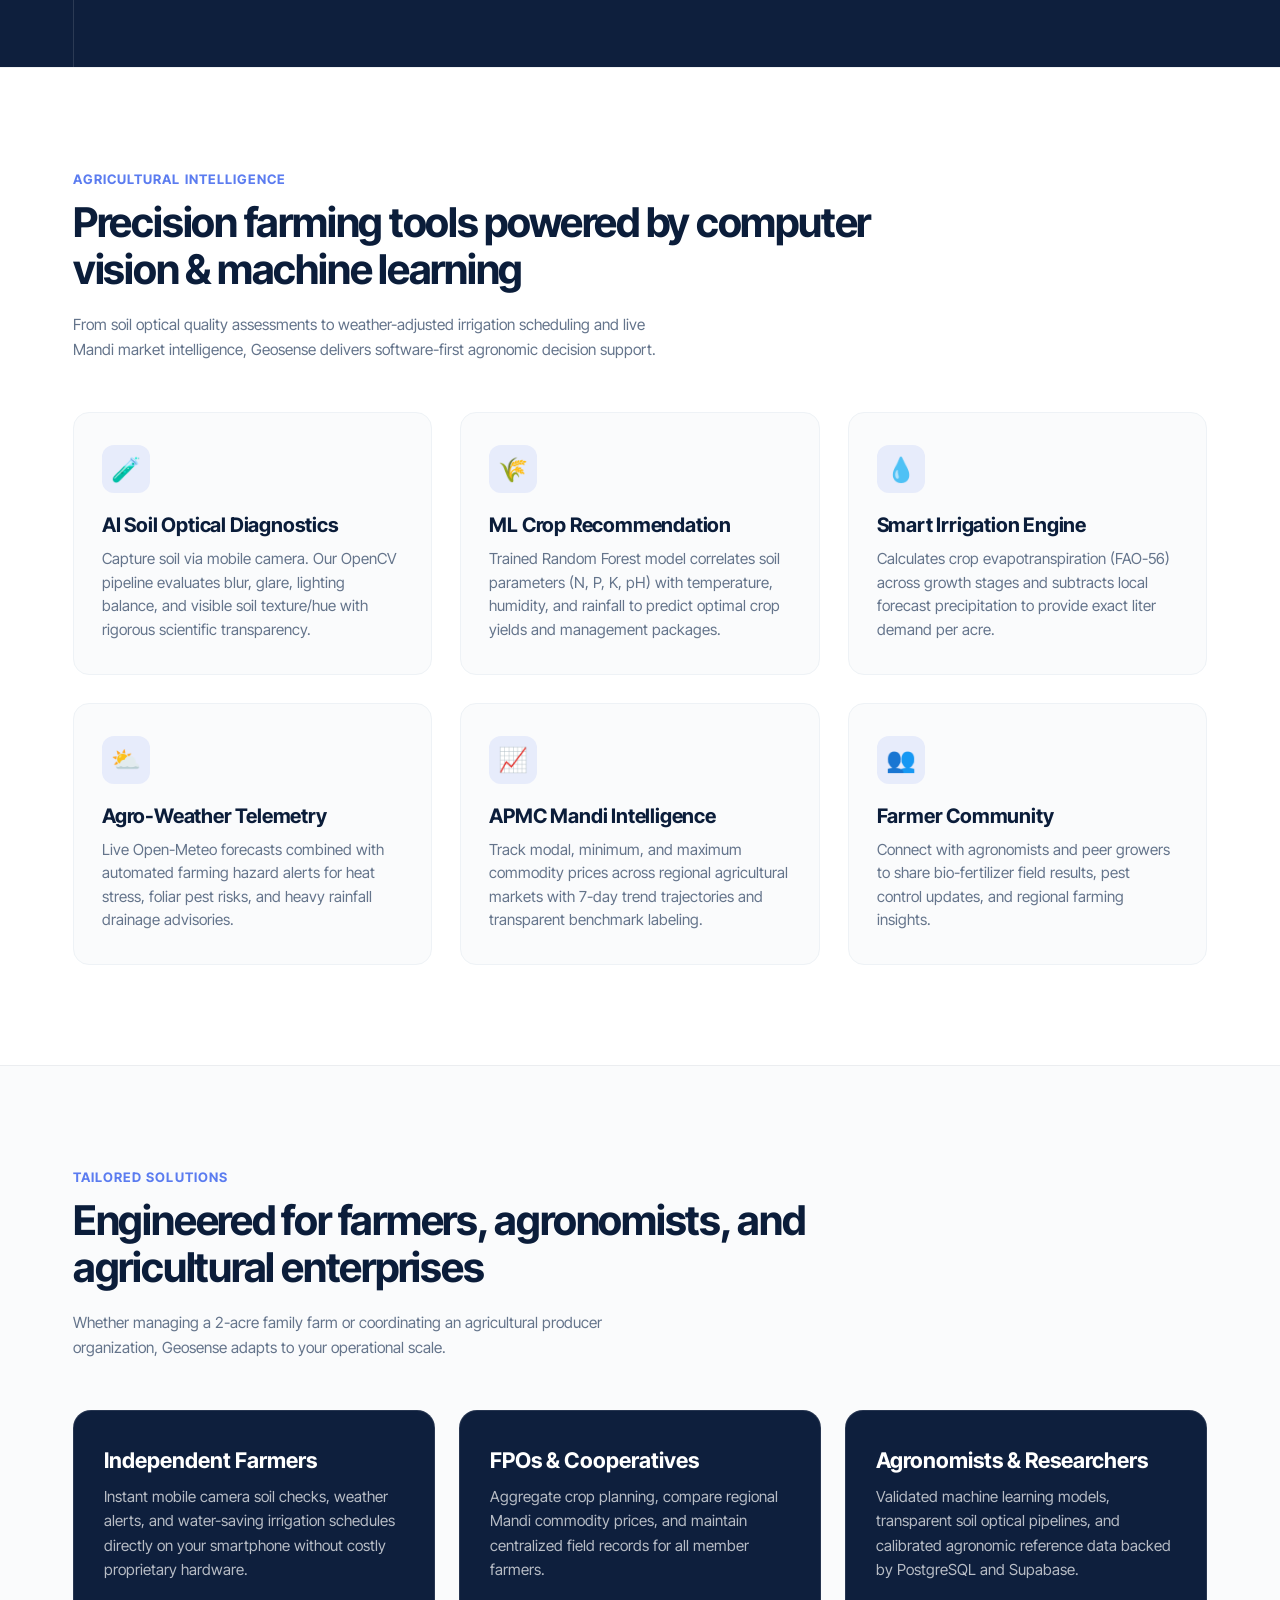
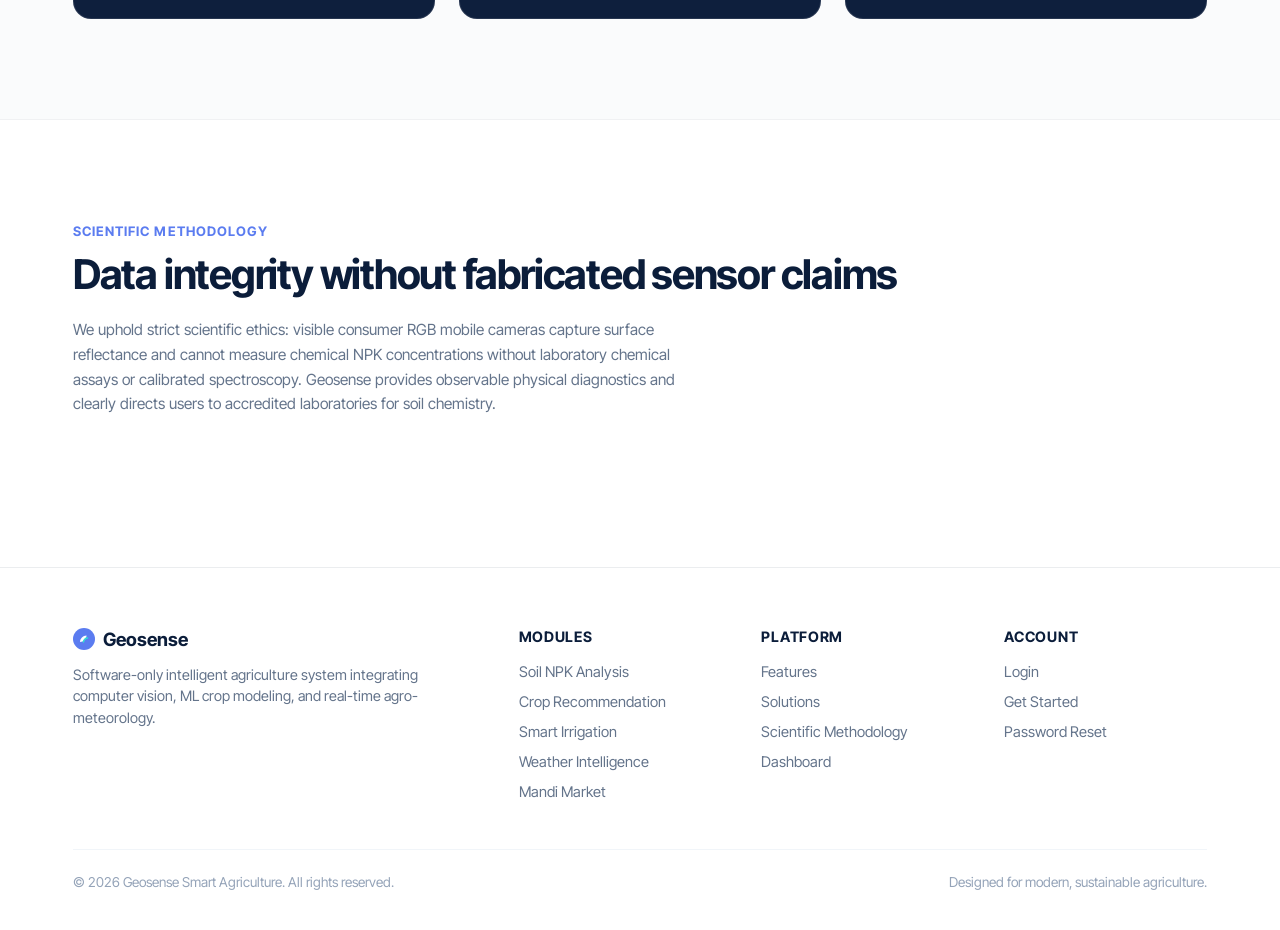
==== commit aef40e58: "feat: add real-dataset NPK vision pipeline, ICAR disease scanner, and 6-language Geo AI assistant" ====
--- a/index.html
+++ b/index.html
@@ -1,2119 +1,1127 @@
-<!DOCTYPE html>-
-<html lang="en">-
-<head>-
-  <meta charset="UTF-8">-
-  <meta name="viewport" content="width=device-width, initial-scale=1.0">-
-  <title>Geosense — AI Intelligent System for Smart Agriculture</title>-
-  <link rel="preconnect" href="https://fonts.googleapis.com">-
-  <link rel="preconnect" href="https://fonts.gstatic.com" crossorigin>-
-  <link href="https://fonts.googleapis.com/css2?family=Inter+Tight:wght@400;500;600&display=swap" rel="stylesheet">-
-  <style>-
-    :root {-
-      --ink: #0b1d3a;          /* headline navy, button fill */-
-      --ink-2: #1d2f4f;        /* trust line */-
-      --accent: #5b7cf0;       /* "Hal" highlight, brand mark */-
-      --dot: #2fe0d0;          /* button dot / arrow circle */-
-      --panel: #0e1f3d;        /* dark split panel */-
-      --panel-line: rgba(255, 255, 255, .12);-
-      --gut: clamp(20px, 5.7vw, 82px);    /* page gutter */-
-      --ease: cubic-bezier(.22, .7, .2, 1);-
-    }-
--
-    * {-
-      box-sizing: border-box;-
-      margin: 0;-
-      padding: 0;-
-    }-
--
-    html, body {-
-      background: #fff;-
-      font-family: 'Inter Tight', system-ui, -apple-system, sans-serif;-
-      color: var(--ink);-
-      -webkit-font-smoothing: antialiased;-
-      -moz-osx-font-smoothing: grayscale;-
-      overflow-x: hidden;-
-      width: 100%;-
-    }-
--
-    a {-
-      color: inherit;-
-      text-decoration: none;-
-    }-
--
-    /* Atmosphere / Bowl Glow Background */-
-    .atmo {-
-      position: fixed;-
-      inset: 0;-
-      z-index: 0;-
-      pointer-events: none;-
-      background: #fff;-
-    }-
--
-    #bg {-
-      position: absolute;-
-      inset: 0;-
-      width: 100%;-
-      height: 100%;-
-      display: block;-
-    }-
--
-    main {-
-      position: relative;-
-      z-index: 1;-
-    }-
--
-    /* Fixed Pill Navbar - Clear Transparent Glass */-
-    .nav {-
-      position: fixed;-
-      z-index: 50;-
-      top: 20px;-
-      left: var(--gut);-
-      right: var(--gut);-
-      height: 60px;-
-      border-radius: 999px;-
-      background: rgba(255, 255, 255, 0.07);-
-      -webkit-backdrop-filter: blur(12px) saturate(160%);-
-      backdrop-filter: blur(12px) saturate(160%);-
-      border: 1px solid rgba(255, 255, 255, 0.38);-
-      box-shadow:-
-        0 8px 32px 0 rgba(11, 29, 58, 0.05),-
-        inset 0 1px 1px 0 rgba(255, 255, 255, 0.45);-
-      display: flex;-
-      align-items: center;-
-      padding: 0 10px 0 22px;-
-      opacity: 0;-
-      transform: translateY(-8px);-
-      animation: navin .9s var(--ease) .15s forwards;-
-      transition: background 0.3s ease, border-color 0.3s ease, box-shadow 0.3s ease;-
-    }-
--
-    .nav:hover {-
-      background: rgba(255, 255, 255, 0.14);-
-      border-color: rgba(255, 255, 255, 0.55);-
-      box-shadow:-
-        0 10px 36px 0 rgba(11, 29, 58, 0.08),-
-        inset 0 1px 1px 0 rgba(255, 255, 255, 0.60);-
-    }-
--
-    /* Liquid Waterline Navbar Shader Canvas & Drop */-
-    .nimbus-glass {-
-      position: absolute;-
-      inset: 0;-
-      border-radius: inherit;-
-      z-index: -2;-
-      overflow: hidden;-
-      background: rgba(255, 255, 255, 0.08);-
-      -webkit-backdrop-filter: blur(12px) saturate(140%);-
-      backdrop-filter: blur(12px) saturate(140%);-
-      pointer-events: none;-
-    }-
-    .nimbus-water {-
-      position: absolute;-
-      left: -14px;-
-      top: -14px;-
-      z-index: -1;-
-      pointer-events: none;-
-    }-
-    .nav[data-gl="off"] .nimbus-water { display: none; }-
-    .nimbus-drop {-
-      display: none;-
-      position: absolute;-
-      top: 6px;-
-      bottom: 6px;-
-      left: 0;-
-      border-radius: 999px;-
-      z-index: -1;-
-      pointer-events: none;-
-      will-change: transform, width;-
-      background: radial-gradient(120% 140% at 30% 0%, rgba(255, 255, 255, .75), rgba(255, 255, 255, 0) 55%), rgba(255, 255, 255, .38);-
-      box-shadow: inset 0 1px 1px rgba(255, 255, 255, .95), inset 0 -2px 6px rgba(0, 162, 255, .22), inset 0 0 0 1px rgba(255, 255, 255, .55), 0 6px 16px -6px rgba(0, 70, 140, .45);-
-    }-
-    .nav[data-gl="off"] .nimbus-drop { display: block; }-
-    .nav-links a {-
-      padding: 6px 14px;-
-      border-radius: 999px;-
-      transition: color 0.2s ease;-
-      position: relative;-
-      z-index: 2;-
-    }-
-    .nav-links a[aria-current="page"], .nav-links a:hover {-
-      color: #0b1d3a;-
-      font-weight: 600;-
-    }-
--
-    @keyframes navin {-
-      to {-
-        opacity: 1;-
-        transform: translateY(0);-
-      }-
-    }-
--
-    .brand {-
-      display: inline-flex;-
-      align-items: center;-
-      gap: 9px;-
-      color: var(--ink);-
-    }-
--
-    .brand svg {-
-      width: 28px;-
-      height: 28px;-
-      flex-shrink: 0;-
-      border-radius: 7px;-
-    }-
--
-    .brand-name {-
-      font-size: 17px;-
-      font-weight: 500;-
-      letter-spacing: -.02em;-
-      color: var(--ink);-
-    }-
--
-    .nav-links {-
-      position: absolute;-
-      left: 50%;-
-      transform: translateX(-50%);-
-      display: flex;-
-      gap: 31px;-
-      list-style: none;-
-    }-
--
-    .nav-links a {-
-      font-size: 14px;-
-      font-weight: 500;-
-      letter-spacing: -.005em;-
-      color: var(--ink);-
-      opacity: .92;-
-      transition: opacity .2s ease;-
-    }-
--
-    .nav-links a:hover {-
-      opacity: .55;-
-    }-
--
-    .nav-right {-
-      display: flex;-
-      align-items: center;-
-      margin-left: auto;-
-    }-
--
-    .login {-
-      font-size: 14px;-
-      font-weight: 500;-
-      color: var(--ink);-
-      padding: 0 14px;-
-      transition: padding .35s var(--ease);-
-    }-
--
-    .navcta {-
-      width: 42px;-
-      height: 42px;-
-      overflow: hidden;-
-      border-radius: 999px;-
-      margin-left: -42px;-
-      transform: scale(0);-
-      transform-origin: 100% 50%;-
-      display: flex;-
-      align-items: center;-
-      justify-content: flex-end;-
-      transition: transform .35s var(--ease), width .65s var(--ease) .22s, margin .35s var(--ease);-
-    }-
--
-    .navcta .btn {-
-      width: 142px;-
-      flex-shrink: 0;-
-    }-
--
-    .navcta .btn .lbl {-
-      opacity: 0;-
-      transition: opacity .4s ease .45s;-
-    }-
--
-    .nav.on .navcta {-
-      width: 142px;-
-      margin-left: 16px;-
-      transform: scale(1);-
-    }-
--
-    .nav.on .navcta .btn .lbl {-
-      opacity: 1;-
-    }-
--
-    .nav.on .login {-
-      padding-right: 0;-
-    }-
--
-    /* Button Component (.btn) */-
-    .btn {-
-      position: relative;-
-      display: inline-flex;-
-      align-items: center;-
-      height: 42px;-
-      padding: 0 46px 0 18px;-
-      border-radius: 999px;-
-      background: var(--ink);-
-      color: #fff;-
-      font-family: inherit;-
-      font-size: 13.5px;-
-      font-weight: 500;-
-      letter-spacing: -.01em;-
-      white-space: nowrap;-
-      cursor: pointer;-
-      border: none;-
-      outline: none;-
-    }-
--
-    .btn .dot {-
-      position: absolute;-
-      right: 16px;-
-      top: 50%;-
-      transform: translateY(-50%);-
-      width: 10px;-
-      height: 10px;-
-      border-radius: 999px;-
-      background: var(--dot);-
-      box-shadow: 0 0 10px rgba(47, 224, 208, .7);-
-      display: flex;-
-      align-items: center;-
-      justify-content: center;-
-      transition: width .45s var(--ease), height .45s var(--ease), right .45s var(--ease), box-shadow .45s var(--ease);-
-    }-
--
-    .btn .dot svg {-
-      width: 12px;-
-      height: 12px;-
-      stroke: #0b1d3a;-
-      stroke-width: 1.6;-
-      stroke-linecap: round;-
-      stroke-linejoin: round;-
-      fill: none;-
-      opacity: 0;-
-      transform: translateX(-4px);-
-      transition: opacity .3s var(--ease) .05s, transform .3s var(--ease) .05s;-
-    }-
--
-    .btn:hover .dot {-
-      width: 32px;-
-      height: 32px;-
-      right: 5px;-
-      box-shadow: none;-
-    }-
--
-    .btn:hover .dot svg {-
-      opacity: 1;-
-      transform: translateX(0);-
-    }-
--
-    /* Large Button Variant (.btn.lg) */-
-    .btn.lg {-
-      height: 62px;-
-      padding: 0 62px 0 28px;-
-      font-size: 17px;-
-    }-
--
-    .btn.lg .dot {-
-      width: 14px;-
-      height: 14px;-
-      right: 24px;-
-    }-
--
-    .btn.lg .dot svg {-
-      width: 16px;-
-      height: 16px;-
-      stroke-width: 1.8;-
-    }-
--
-    .btn.lg:hover .dot {-
-      width: 48px;-
-      height: 48px;-
-      right: 7px;-
-      box-shadow: none;-
-    }-
--
-    /* Fade-up helper */-
-    .fade-up {-
-      opacity: 0;-
-      transform: translateY(14px);-
-    }-
--
-    body.ready .fade-up {-
-      animation: fu .9s var(--ease) forwards;-
-      animation-delay: var(--d);-
-    }-
--
-    @keyframes fu {-
-      to {-
-        opacity: 1;-
-        transform: translateY(0);-
-      }-
-    }-
--
-    /* Hero Section */-
-    .hero {-
-      position: relative;-
-      width: 100%;-
-      height: 100vh;-
-      min-height: 640px;-
-      overflow-x: clip;-
-    }-
--
-    .hero h1#h1 {-
-      position: absolute;-
-      top: 21.5vh;-
-      left: var(--gut);-
-      font-weight: 400;-
-      font-size: clamp(34px, 4.65vw, 70px);-
-      line-height: 1.03;-
-      letter-spacing: -.035em;-
-      white-space: nowrap;-
-      color: var(--ink);-
-      opacity: 0;-
-      transform: translateY(-100px);-
-      will-change: transform, opacity;-
-      animation: heroH1Entrance 1.3s cubic-bezier(0.16, 1, 0.3, 1) forwards;-
-    }-
--
-    @keyframes heroH1Entrance {-
-      0% {-
-        opacity: 0;-
-        transform: translateY(-100px);-
-      }-
-      25% {-
-        opacity: 0.85;-
-      }-
-      100% {-
-        opacity: 1;-
-        transform: translateY(0);-
-      }-
-    }-
--
-    .hero h1#h1 .hl {-
-      color: var(--accent);-
-    }-
--
-    .hero .trust {-
-      position: absolute;-
-      top: 58vh;-
-      left: var(--gut);-
-      font-size: clamp(15px, 1.28vw, 19px);-
-      letter-spacing: -.015em;-
-      color: var(--ink-2);-
-    }-
--
-    .hero .cta-wrap {-
-      position: absolute;-
-      bottom: 7.5vh;-
-      left: var(--gut);-
-    }-
--
-    /* Logo Grid */-
-    .logos {-
-      position: absolute;-
-      right: 0;-
-      width: 50%;-
-      top: 55vh;-
-      bottom: 0;-
-      display: grid;-
-      grid-template-columns: repeat(4, 1fr);-
-      grid-template-rows: repeat(2, 1fr);-
-    }-
--
-    .logos .cell {-
-      position: relative;-
-      display: flex;-
-      align-items: center;-
-      justify-content: center;-
-      gap: 7px;-
-      color: #3e4d68;-
-      font-size: 13px;-
-      font-weight: 600;-
-      letter-spacing: .06em;-
-    }-
--
-    .logos .cell::before {-
-      content: '';-
-      position: absolute;-
-      left: 0;-
-      top: 0;-
-      bottom: 0;-
-      width: 1px;-
-      background: linear-gradient(to bottom, rgba(11, 29, 58, .08), rgba(11, 29, 58, .05));-
-    }-
--
-    .logos .cell:nth-child(n+5)::after {-
-      content: '';-
-      position: absolute;-
-      top: 0;-
-      left: 0;-
-      right: 0;-
-      height: 1px;-
-      background: rgba(11, 29, 58, .06);-
-    }-
--
-    .logos .cell svg {-
-      flex-shrink: 0;-
-    }-
--
-    /* Statement Section - Tightened Proportions */-
-    .statement {-
-      position: relative;-
-      height: 175vh;-
-      margin-top: -12vh;-
-      pointer-events: auto;-
-    }-
--
-    .pin {-
-      position: sticky;-
-      top: 0;-
-      height: 100vh;-
-      display: flex;-
-      flex-direction: column;-
-      align-items: center;-
-      justify-content: center;-
-      padding-top: clamp(80px, 10vh, 110px);-
-      padding-bottom: 30px;-
-      box-sizing: border-box;-
-    }-
--
-    #stmt {-
-      position: relative;-
-      width: 100%;-
-      max-width: 1060px;-
-      margin: 0 auto;-
-      padding: 0 clamp(16px, 3.5vw, 36px);-
-      box-sizing: border-box;-
-      text-align: center;-
-      font-weight: 450;-
-      font-size: clamp(20px, 2.25vw, 33px);-
-      line-height: 1.24;-
-      letter-spacing: -.022em;-
-      color: var(--ink);-
-      white-space: normal;-
-      will-change: transform;-
-    }-
--
-    /* Real Agronomic Telemetry Deck */-
-    .agro-telemetry-deck {-
-      position: relative;-
-      width: 100%;-
-      max-width: 1140px;-
-      margin: clamp(20px, 3vh, 32px) auto 0;-
-      padding: 0 clamp(16px, 3vw, 32px);-
-      box-sizing: border-box;-
-      display: flex;-
-      flex-direction: column;-
-      align-items: center;-
-      will-change: transform, opacity;-
-      transition: opacity 0.35s ease, transform 0.35s ease;-
-    }-
--
-    .telemetry-pill {-
-      display: inline-flex;-
-      align-items: center;-
-      gap: 8px;-
-      padding: 5px 14px;-
-      border-radius: 999px;-
-      background: rgba(255, 255, 255, 0.40);-
-      backdrop-filter: blur(14px);-
-      -webkit-backdrop-filter: blur(14px);-
-      border: 1px solid rgba(255, 255, 255, 0.60);-
-      font-size: 11.5px;-
-      font-weight: 600;-
-      letter-spacing: .04em;-
-      color: #1a3353;-
-      margin-bottom: clamp(12px, 1.8vh, 18px);-
-      box-shadow: 0 4px 16px -4px rgba(11, 29, 58, 0.05);-
-    }-
--
-    .telemetry-pill .live-dot {-
-      width: 7px;-
-      height: 7px;-
-      border-radius: 50%;-
-      background: #10b981;-
-      box-shadow: 0 0 0 3px rgba(16, 185, 129, 0.22);-
-      animation: pulseDot 2s infinite ease-in-out;-
-    }-
--
-    @keyframes pulseDot {-
-      0%, 100% { transform: scale(1); opacity: 1; }-
-      50% { transform: scale(1.2); opacity: 0.7; }-
-    }-
--
-    .telemetry-cards {-
-      display: grid;-
-      grid-template-columns: repeat(4, 1fr);-
-      gap: 14px;-
-      width: 100%;-
-    }-
--
-    .agro-card {-
-      background: rgba(255, 255, 255, 0.40);-
-      backdrop-filter: blur(16px) saturate(160%);-
-      -webkit-backdrop-filter: blur(16px) saturate(160%);-
-      border: 1px solid rgba(255, 255, 255, 0.65);-
-      border-radius: 16px;-
-      padding: 15px 16px;-
-      box-shadow:-
-        0 10px 28px -10px rgba(11, 29, 58, 0.07),-
-        inset 0 1px 1px 0 rgba(255, 255, 255, 0.85);-
-      display: flex;-
-      flex-direction: column;-
-      text-align: left;-
-      transition: transform 0.25s ease, box-shadow 0.25s ease, background 0.25s ease;-
-    }-
--
-    .agro-card:hover {-
-      transform: translateY(-2px);-
-      background: rgba(255, 255, 255, 0.58);-
-      box-shadow:-
-        0 16px 34px -10px rgba(11, 29, 58, 0.12),-
-        inset 0 1px 1.5px 0 rgba(255, 255, 255, 0.95);-
-    }-
--
-    .agro-card .card-head {-
-      display: flex;-
-      align-items: center;-
-      justify-content: space-between;-
-      gap: 6px;-
-      margin-bottom: 7px;-
-    }-
--
-    .agro-card .card-tag {-
-      font-size: 11px;-
-      font-weight: 600;-
-      letter-spacing: .03em;-
-      text-transform: uppercase;-
-      color: #445b7b;-
-    }-
--
-    .agro-card .card-badge {-
-      font-size: 10px;-
-      font-weight: 600;-
-      padding: 2px 6px;-
-      border-radius: 5px;-
-      background: rgba(91, 124, 240, 0.10);-
-      color: #3b5ecc;-
-      border: 1px solid rgba(91, 124, 240, 0.18);-
-      white-space: nowrap;-
-    }-
--
-    .agro-card .card-badge.trend-up {-
-      background: rgba(16, 185, 129, 0.12);-
-      color: #059669;-
-      border-color: rgba(16, 185, 129, 0.22);-
-    }-
--
-    .agro-card .card-metric {-
-      font-size: clamp(21px, 2.1vw, 26px);-
-      font-weight: 700;-
-      letter-spacing: -.02em;-
-      color: var(--ink);-
-      line-height: 1.1;-
-      margin-bottom: 3px;-
-    }-
--
-    .agro-card .card-metric .unit {-
-      font-size: 12.5px;-
-      font-weight: 500;-
-      color: #556c8d;-
-      margin-left: 3px;-
-    }-
--
-    .agro-card .card-desc {-
-      font-size: 12px;-
-      font-weight: 500;-
-      color: #2b4263;-
-      margin-bottom: 10px;-
-      line-height: 1.25;-
-    }-
--
-    .agro-card .card-meta {-
-      display: flex;-
-      flex-wrap: wrap;-
-      gap: 5px;-
-      margin-top: auto;-
-      padding-top: 9px;-
-      border-top: 1px solid rgba(11, 29, 58, 0.06);-
-    }-
--
-    .agro-card .card-meta span {-
-      font-size: 10.5px;-
-      font-weight: 500;-
-      color: #475f80;-
-      background: rgba(255, 255, 255, 0.45);-
-      padding: 2px 6px;-
-      border-radius: 4px;-
-      border: 1px solid rgba(11, 29, 58, 0.05);-
-    }-
--
-    /* Dark Split Section */-
-    .split {-
-      position: relative;-
-      z-index: 2;-
-      background: var(--panel);-
-      color: #fff;-
-      min-height: 100vh;-
-      display: grid;-
-      grid-template-columns: 58.3% 41.7%;-
-    }-
--
-    .split .l {-
-      position: relative;-
-      padding-left: var(--gut);-
-    }-
--
-    .split .l .guide-line {-
-      position: absolute;-
-      left: var(--gut);-
-      top: 0;-
-      bottom: 0;-
-      width: 1px;-
-      background: var(--panel-line);-
-    }-
--
-    .split h2#h2 {-
-      font-weight: 400;-
-      font-size: clamp(32px, 3.15vw, 48px);-
-      line-height: 1.08;-
-      letter-spacing: -.03em;-
-      padding: 21vh 0 0 6.2vw;-
-    }-
--
-    .split #row {-
-      margin-top: 6.4vh;-
-      border-top: 1px solid var(--panel-line);-
-      display: grid;-
-      grid-template-columns: 1fr 1.05fr;-
-      gap: 24px;-
-      padding: 3vh 6vw 0 6.2vw;-
-      opacity: 0;-
-      transform: translateY(14px);-
-      transition: opacity .9s var(--ease), transform .9s var(--ease);-
-    }-
--
-    .split #row.visible {-
-      opacity: 1;-
-      transform: translateY(0);-
-    }-
--
-    .split #row h3 {-
-      font-weight: 400;-
-      font-size: clamp(17px, 1.4vw, 21px);-
-      color: #fff;-
-    }-
--
-    .split #row p {-
-      font-size: clamp(13px, 1.1vw, 16px);-
-      line-height: 1.38;-
-      color: rgba(255, 255, 255, .5);-
-      max-width: 20em;-
-    }-
--
-    .split #row p .row-lead {-
-      color: #fff;-
-      font-weight: 500;-
-    }-
--
-    .split .r {-
-      position: relative;-
-      overflow: hidden;-
-      min-height: 100%;-
-    }-
--
-    #ship {-
-      position: absolute;-
-      inset: 0;-
-      width: 100%;-
-      height: 100%;-
-      object-fit: cover;-
-      transform-origin: 50% 60%;-
-      will-change: transform;-
-    }-
--
-    /* Public Marketing Sections */-
-    .marketing-section {-
-      position: relative;-
-      z-index: 2;-
-      background: #ffffff;-
-      padding: 100px var(--gut);-
-      border-top: 1px solid rgba(11, 29, 58, 0.06);-
-    }-
--
-    .section-tag {-
-      font-size: 0.82rem;-
-      font-weight: 700;-
-      text-transform: uppercase;-
-      letter-spacing: 0.08em;-
-      color: var(--accent);-
-      margin-bottom: 12px;-
-      display: inline-block;-
-    }-
--
-    .section-headline {-
-      font-size: clamp(28px, 3.2vw, 46px);-
-      font-weight: 700;-
-      line-height: 1.15;-
-      letter-spacing: -0.03em;-
-      color: var(--ink);-
-      margin-bottom: 20px;-
-      max-width: 22em;-
-    }-
--
-    .section-desc {-
-      font-size: clamp(15px, 1.2vw, 18px);-
-      line-height: 1.6;-
-      color: #64748b;-
-      max-width: 40em;-
-      margin-bottom: 50px;-
-    }-
--
-    .features-grid {-
-      display: grid;-
-      grid-template-columns: repeat(auto-fit, minmax(300px, 1fr));-
-      gap: 28px;-
-    }-
--
-    .feature-card {-
-      padding: 32px 28px;-
-      background: #fafbfc;-
-      border: 1px solid #eef2f6;-
-      border-radius: 16px;-
-      transition: transform 0.3s var(--ease), box-shadow 0.3s var(--ease);-
-    }-
--
-    .feature-card:hover {-
-      transform: translateY(-4px);-
-      box-shadow: 0 16px 32px -8px rgba(11, 29, 58, 0.08);-
-      background: #ffffff;-
-    }-
--
-    .feature-icon {-
-      width: 48px;-
-      height: 48px;-
-      border-radius: 12px;-
-      background: rgba(91, 124, 240, 0.12);-
-      color: var(--accent);-
-      display: flex;-
-      align-items: center;-
-      justify-content: center;-
-      font-size: 1.5rem;-
-      margin-bottom: 20px;-
-    }-
--
-    .feature-title {-
-      font-size: 1.25rem;-
-      font-weight: 700;-
-      color: var(--ink);-
-      margin-bottom: 10px;-
-      letter-spacing: -0.01em;-
-    }-
--
-    .feature-body {-
-      font-size: 0.95rem;-
-      line-height: 1.55;-
-      color: #64748b;-
-    }-
--
-    .solutions-grid {-
-      display: grid;-
-      grid-template-columns: repeat(auto-fit, minmax(280px, 1fr));-
-      gap: 24px;-
-    }-
--
-    .solution-card {-
-      padding: 36px 30px;-
-      background: var(--panel);-
-      color: #ffffff;-
-      border-radius: 18px;-
-      border: 1px solid rgba(255, 255, 255, 0.1);-
-    }-
--
-    .solution-card h3 {-
-      font-size: 1.35rem;-
-      font-weight: 700;-
-      margin-bottom: 12px;-
-    }-
--
-    .solution-card p {-
-      font-size: 0.95rem;-
-      line-height: 1.6;-
-      color: rgba(255, 255, 255, 0.7);-
-    }-
--
-    .cta-banner {-
-      background: radial-gradient(circle at top right, rgba(47, 224, 208, 0.15), transparent 60%), #0b1d3a;-
-      color: #ffffff;-
-      padding: 80px var(--gut);-
-      border-radius: 24px;-
-      margin: 40px var(--gut) 80px;-
-      text-align: center;-
-      position: relative;-
-      z-index: 2;-
-    }-
--
-    .cta-banner h2 {-
-      font-size: clamp(30px, 3.5vw, 48px);-
-      font-weight: 700;-
-      letter-spacing: -0.02em;-
-      margin-bottom: 16px;-
-    }-
--
-    .cta-banner p {-
-      font-size: 1.1rem;-
-      color: rgba(255, 255, 255, 0.75);-
-      max-width: 32em;-
-      margin: 0 auto 36px;-
-      line-height: 1.6;-
-    }-
--
-    .site-footer {-
-      position: relative;-
-      z-index: 2;-
-      background: #ffffff;-
-      border-top: 1px solid rgba(11, 29, 58, 0.08);-
-      padding: 60px var(--gut) 40px;-
-    }-
--
-    .footer-top {-
-      display: grid;-
-      grid-template-columns: 2fr 1fr 1fr 1fr;-
-      gap: 40px;-
-      margin-bottom: 48px;-
-    }-
--
-    .footer-col h4 {-
-      font-size: 0.9rem;-
-      font-weight: 700;-
-      color: var(--ink);-
-      text-transform: uppercase;-
-      letter-spacing: 0.05em;-
-      margin-bottom: 16px;-
-    }-
--
-    .footer-col ul {-
-      list-style: none;-
-      display: flex;-
-      flex-direction: column;-
-      gap: 10px;-
-    }-
--
-    .footer-col a {-
-      font-size: 0.92rem;-
-      color: #64748b;-
-      transition: color 0.2s;-
-    }-
--
-    .footer-col a:hover {-
-      color: var(--accent);-
-    }-
--
-    .footer-bottom {-
-      border-top: 1px solid #f1f5f9;-
-      padding-top: 24px;-
-      display: flex;-
-      justify-content: space-between;-
-      align-items: center;-
-      font-size: 0.85rem;-
-      color: #94a3b8;-
-    }-
--
-    @media (max-width: 900px) {-
-      .footer-top {-
-        grid-template-columns: 1fr 1fr;-
-      }-
-      .cta-banner {-
-        margin: 20px 16px 60px;-
-        padding: 50px 24px;-
-      }-
-    }-
--
-    /* Responsive (<= 820px) */-
-    @media (max-width: 820px) {-
-      .nav-links {-
-        display: none;-
-      }-
--
-      .nav {-
-        height: 54px;-
-        top: 12px;-
-      }-
--
-      .nav .login {-
-        padding: 0 6px;-
-      }-
--
-      .nav.on .navcta {-
-        margin-left: 8px;-
-      }-
--
-      .hero h1#h1 {-
-        top: clamp(125px, 19vh, 160px);-
-        left: var(--gut);-
-        right: var(--gut);-
-        width: auto;-
-        max-width: calc(100vw - 2 * var(--gut));-
-        font-size: clamp(22px, 6.2vw, 36px);-
-        line-height: 1.15;-
-        white-space: normal;-
-        word-break: normal;-
-        overflow-wrap: break-word;-
-      }-
--
-      .hero .trust {-
-        top: 44vh;-
-      }-
--
-      .hero .logos {-
-        left: 0;-
-        right: 0;-
-        width: 100%;-
-        top: 50vh;-
-        bottom: 18vh;-
-      }-
--
-      .hero .logos .cell .logo-text {-
-        display: none;-
-      }-
--
-      .hero .logos .cell svg {-
-        transform: scale(0.65);-
-      }-
--
-      .hero .logos .cell .mark-nordhavn {-
-        font-size: 11px;-
-      }-
--
-      .hero .logos .cell .mark-tideline {-
-        font-size: 11px;-
-        padding: 1px 4px;-
-      }-
--
-      .hero .cta-wrap {-
-        bottom: 6vh;-
-      }-
--
-      .statement {-
-        height: auto;-
-        min-height: 100vh;-
-        margin-top: 0;-
-      }-
--
-      .pin {-
-        height: auto;-
-        min-height: 100vh;-
-        justify-content: flex-start;-
-        padding-top: 80px;-
-        padding-bottom: 40px;-
-      }-
--
-      #stmt {-
-        top: 0;-
-        white-space: normal;-
-        font-size: clamp(17px, 4.8vw, 22px);-
-        line-height: 1.3;-
-        max-width: 92vw;-
-        margin: 0 auto;-
-        padding: 0 12px;-
-      }-
--
-      .telemetry-cards {-
-        grid-template-columns: repeat(2, 1fr);-
-        gap: 10px;-
-      }-
--
-      @media (max-width: 580px) {-
-        .telemetry-cards {-
-          grid-template-columns: 1fr;-
-        }-
-        .telemetry-pill .pill-coord {-
-          display: none;-
-        }-
-      }-
--
-      #stmt br {-
-        display: none;-
-      }-
--
-      .split {-
-        grid-template-columns: 1fr;-
-        grid-template-rows: auto 70vh;-
-      }-
--
-      .split .l {-
-        padding-left: 0;-
-      }-
--
-      .split .l .guide-line {-
-        display: none;-
-      }-
--
-      .split h2#h2 {-
-        padding: 16vh 6vw 0 6vw;-
-      }-
--
-      .split #row {-
-        grid-template-columns: 1fr;-
-        padding: 3vh 6vw 6vh;-
-      }-
-    }-
+<!DOCTYPE html>
+<html lang="en">
+<head>
+  <meta charset="UTF-8">
+  <meta name="viewport" content="width=device-width, initial-scale=1.0">
+  <title>Geosense — AI Intelligent System for Smart Agriculture</title>
+  <link rel="preconnect" href="https://fonts.googleapis.com">
+  <link rel="preconnect" href="https://fonts.gstatic.com" crossorigin>
+  <link href="https://fonts.googleapis.com/css2?family=Inter+Tight:wght@400;500;600&family=Noto+Sans+Kannada:wght@400;500;600;700&family=Noto+Sans+Devanagari:wght@400;500;600;700&display=swap" rel="stylesheet">
+  <script src="js/i18n.js"></script>
+  <style>
+    :root {
+      --ink: #0b1d3a;          /* headline navy, button fill */
+      --ink-2: #1d2f4f;        /* trust line */
+      --accent: #5b7cf0;       /* "Hal" highlight, brand mark */
+      --dot: #2fe0d0;          /* button dot / arrow circle */
+      --panel: #0e1f3d;        /* dark split panel */
+      --panel-line: rgba(255, 255, 255, .12);
+      --gut: clamp(20px, 5.7vw, 82px);    /* page gutter */
+      --ease: cubic-bezier(.22, .7, .2, 1);
+    }
+
+    * {
+      box-sizing: border-box;
+      margin: 0;
+      padding: 0;
+    }
+
+    html, body {
+      background: #fff;
+      font-family: 'Inter Tight', 'Noto Sans Kannada', 'Noto Sans Devanagari', system-ui, -apple-system, sans-serif;
+      color: var(--ink);
+      -webkit-font-smoothing: antialiased;
+      -moz-osx-font-smoothing: grayscale;
+      overflow-x: hidden;
+      width: 100%;
+    }
+
+    a {
+      color: inherit;
+      text-decoration: none;
+    }
+
+    /* Atmosphere / Bowl Glow Background */
+    .atmo {
+      position: fixed;
+      inset: 0;
+      z-index: 0;
+      pointer-events: none;
+      background: #fff;
+    }
+
+    #bg {
+      position: absolute;
+      inset: 0;
+      width: 100%;
+      height: 100%;
+      display: block;
+    }
+
+    main {
+      position: relative;
+      z-index: 1;
+    }
+
+    /* Fixed Pill Navbar - Clear Transparent Glass */
+    .nav {
+      position: fixed;
+      z-index: 50;
+      top: 20px;
+      left: var(--gut);
+      right: var(--gut);
+      height: 60px;
+      border-radius: 999px;
+      background: rgba(255, 255, 255, 0.07);
+      -webkit-backdrop-filter: blur(12px) saturate(160%);
+      backdrop-filter: blur(12px) saturate(160%);
+      border: 1px solid rgba(255, 255, 255, 0.38);
+      box-shadow:
+        0 8px 32px 0 rgba(11, 29, 58, 0.05),
+        inset 0 1px 1px 0 rgba(255, 255, 255, 0.45);
+      display: flex;
+      align-items: center;
+      padding: 0 10px 0 22px;
+      opacity: 0;
+      transform: translateY(-8px);
+      animation: navin .9s var(--ease) .15s forwards;
+      transition: background 0.3s ease, border-color 0.3s ease, box-shadow 0.3s ease;
+    }
+
+    .nav:hover {
+      background: rgba(255, 255, 255, 0.14);
+      border-color: rgba(255, 255, 255, 0.55);
+      box-shadow:
+        0 10px 36px 0 rgba(11, 29, 58, 0.08),
+        inset 0 1px 1px 0 rgba(255, 255, 255, 0.60);
+    }
+
+    /* Liquid Waterline Navbar Shader Canvas & Drop */
+    .nimbus-glass {
+      position: absolute;
+      inset: 0;
+      border-radius: inherit;
+      z-index: -2;
+      overflow: hidden;
+      background: rgba(255, 255, 255, 0.08);
+      -webkit-backdrop-filter: blur(12px) saturate(140%);
+      backdrop-filter: blur(12px) saturate(140%);
+      pointer-events: none;
+    }
+    .nimbus-water {
+      position: absolute;
+      left: -14px;
+      top: -14px;
+      z-index: -1;
+      pointer-events: none;
+    }
+    .nav[data-gl="off"] .nimbus-water { display: none; }
+    .nimbus-drop {
+      display: none;
+      position: absolute;
+      top: 6px;
+      bottom: 6px;
+      left: 0;
+      border-radius: 999px;
+      z-index: -1;
+      pointer-events: none;
+      will-change: transform, width;
+      background: radial-gradient(120% 140% at 30% 0%, rgba(255, 255, 255, .75), rgba(255, 255, 255, 0) 55%), rgba(255, 255, 255, .38);
+      box-shadow: inset 0 1px 1px rgba(255, 255, 255, .95), inset 0 -2px 6px rgba(0, 162, 255, .22), inset 0 0 0 1px rgba(255, 255, 255, .55), 0 6px 16px -6px rgba(0, 70, 140, .45);
+    }
+    .nav[data-gl="off"] .nimbus-drop { display: block; }
+    .nav-links a {
+      padding: 6px 14px;
+      border-radius: 999px;
+      transition: color 0.2s ease;
+      position: relative;
+      z-index: 2;
+    }
+    .nav-links a[aria-current="page"], .nav-links a:hover {
+      color: #0b1d3a;
+      font-weight: 600;
+    }
+
+    @keyframes navin {
+      to {
+        opacity: 1;
+        transform: translateY(0);
+      }
+    }
+
+    .brand {
+      display: inline-flex;
+      align-items: center;
+      gap: 9px;
+      color: var(--ink);
+    }
+
+    .brand svg {
+      width: 28px;
+      height: 28px;
+      flex-shrink: 0;
+      border-radius: 7px;
+    }
+
+    .brand-name {
+      font-size: 17px;
+      font-weight: 500;
+      letter-spacing: -.02em;
+      color: var(--ink);
+    }
+
+    .nav-links {
+      position: absolute;
+      left: 50%;
+      transform: translateX(-50%);
+      display: flex;
+      gap: 31px;
+      list-style: none;
+    }
+
+    .nav-links a {
+      font-size: 14px;
+      font-weight: 500;
+      letter-spacing: -.005em;
+      color: var(--ink);
+      opacity: .92;
+      transition: opacity .2s ease;
+    }
+
+    .nav-links a:hover {
+      opacity: .55;
+    }
+
+    .nav-right {
+      display: flex;
+      align-items: center;
+      margin-left: auto;
+      gap: 4px;
+    }
+
+    .nav-lang-picker {
+      position: relative;
+      display: inline-flex;
+      align-items: center;
+      gap: 7px;
+      padding: 6px 14px;
+      border-radius: 999px;
+      background: rgba(255, 255, 255, 0.65);
+      -webkit-backdrop-filter: blur(10px) saturate(140%);
+      backdrop-filter: blur(10px) saturate(140%);
+      border: 1px solid rgba(255, 255, 255, 0.75);
+      box-shadow: 0 1px 4px rgba(11, 29, 58, 0.05), inset 0 1px 1px rgba(255, 255, 255, 0.85);
+      transition: all 0.2s ease;
+      cursor: pointer;
+      user-select: none;
+      margin-right: 6px;
+    }
+
+    .nav-lang-picker:hover {
+      background: rgba(255, 255, 255, 0.95);
+      border-color: rgba(14, 165, 233, 0.45);
+      box-shadow: 0 3px 12px rgba(14, 165, 233, 0.16), inset 0 1px 1px #fff;
+    }
+
+    .nav-lang-globe {
+      width: 17px;
+      height: 17px;
+      flex-shrink: 0;
+      display: block;
+    }
+
+    .nav-lang-label {
+      font-size: 13.5px;
+      font-weight: 600;
+      color: var(--ink);
+      letter-spacing: -0.01em;
+      white-space: nowrap;
+      line-height: 1;
+    }
+
+    .nav-lang-chevron {
+      width: 12px;
+      height: 12px;
+      flex-shrink: 0;
+      stroke: var(--ink);
+      display: block;
+      transition: transform 0.2s ease, stroke 0.2s ease;
+    }
+
+    .nav-lang-picker:hover .nav-lang-chevron {
+      stroke: #0ea5e9;
+      transform: translateY(1px);
+    }
+
+    #landing-lang-select {
+      position: absolute;
+      inset: 0;
+      width: 100%;
+      height: 100%;
+      opacity: 0;
+      cursor: pointer;
+      font-size: 14px;
+    }
+
+    .login {
+      font-size: 14px;
+      font-weight: 500;
+      color: var(--ink);
+      padding: 0 14px;
+      transition: padding .35s var(--ease);
+    }
+
+    .navcta {
+      width: 42px;
+      height: 42px;
+      overflow: hidden;
+      border-radius: 999px;
+      margin-left: -42px;
+      transform: scale(0);
+      transform-origin: 100% 50%;
+      display: flex;
+      align-items: center;
+      justify-content: flex-end;
+      transition: transform .35s var(--ease), width .65s var(--ease) .22s, margin .35s var(--ease);
+    }
+
+    .navcta .btn {
+      width: 142px;
+      flex-shrink: 0;
+    }
+
+    .navcta .btn .lbl {
+      opacity: 0;
+      transition: opacity .4s ease .45s;
+    }
+
+    .nav.on .navcta {
+      width: 142px;
+      margin-left: 16px;
+      transform: scale(1);
+    }
+
+    .nav.on .navcta .btn .lbl {
+      opacity: 1;
+    }
+
+    .nav.on .login {
+      padding-right: 0;
+    }
+
+    /* Button Component (.btn) */
+    .btn {
+      position: relative;
+      display: inline-flex;
+      align-items: center;
+      height: 42px;
+      padding: 0 46px 0 18px;
+      border-radius: 999px;
+      background: var(--ink);
+      color: #fff;
+      font-family: inherit;
+      font-size: 13.5px;
+      font-weight: 500;
+      letter-spacing: -.01em;
+      white-space: nowrap;
+      cursor: pointer;
+      border: none;
+      outline: none;
+    }
+
+    .btn .dot {
+      position: absolute;
+      right: 16px;
+      top: 50%;
+      transform: translateY(-50%);
+      width: 10px;
+      height: 10px;
+      border-radius: 999px;
+      background: var(--dot);
+      box-shadow: 0 0 10px rgba(47, 224, 208, .7);
+      display: flex;
+      align-items: center;
+      justify-content: center;
+      transition: width .45s var(--ease), height .45s var(--ease), right .45s var(--ease), box-shadow .45s var(--ease);
+    }
+
+    .btn .dot svg {
+      width: 12px;
+      height: 12px;
+      stroke: #0b1d3a;
+      stroke-width: 1.6;
+      stroke-linecap: round;
+      stroke-linejoin: round;
+      fill: none;
+      opacity: 0;
+      transform: translateX(-4px);
+      transition: opacity .3s var(--ease) .05s, transform .3s var(--ease) .05s;
+    }
+
+    .btn:hover .dot {
+      width: 32px;
+      height: 32px;
+      right: 5px;
+      box-shadow: none;
+    }
+
+    .btn:hover .dot svg {
+      opacity: 1;
+      transform: translateX(0);
+    }
+
+    /* Large Button Variant (.btn.lg) */
+    .btn.lg {
+      height: 62px;
+      padding: 0 62px 0 28px;
+      font-size: 17px;
+    }
+
+    .btn.lg .dot {
+      width: 14px;
+      height: 14px;
+      right: 24px;
+    }
+
+    .btn.lg .dot svg {
+      width: 16px;
+      height: 16px;
+      stroke-width: 1.8;
+    }
+
+    .btn.lg:hover .dot {
+      width: 48px;
+      height: 48px;
+      right: 7px;
+      box-shadow: none;
+    }
+
+    /* Fade-up helper */
+    .fade-up {
+      opacity: 0;
+      transform: translateY(14px);
+    }
+
+    body.ready .fade-up {
+      animation: fu .9s var(--ease) forwards;
+      animation-delay: var(--d);
+    }
+
+    @keyframes fu {
+      to {
+        opacity: 1;
+        transform: translateY(0);
+      }
+    }
+
+    /* Hero Section */
+    .hero {
+      position: relative;
+      width: 100%;
+      height: 100vh;
+      min-height: 640px;
+      overflow-x: clip;
+    }
+
+    .hero h1#h1 {
+      position: absolute;
+      top: 21.5vh;
+      left: var(--gut);
+      font-weight: 400;
+      font-size: clamp(34px, 4.65vw, 70px);
+      line-height: 1.03;
+      letter-spacing: -.035em;
+      white-space: nowrap;
+      color: var(--ink);
+      opacity: 0;
+      transform: translateY(-100px);
+      will-change: transform, opacity;
+      animation: heroH1Entrance 1.3s cubic-bezier(0.16, 1, 0.3, 1) forwards;
+    }
+
+    @keyframes heroH1Entrance {
+      0% {
+        opacity: 0;
+        transform: translateY(-100px);
+      }
+      25% {
+        opacity: 0.85;
+      }
+      100% {
+        opacity: 1;
+        transform: translateY(0);
+      }
+    }
+
+    .hero h1#h1 .hl {
+      color: var(--accent);
+    }
+
+    .hero .trust {
+      position: absolute;
+      top: 58vh;
+      left: var(--gut);
+      font-size: clamp(15px, 1.28vw, 19px);
+      letter-spacing: -.015em;
+      color: var(--ink-2);
+    }
+
+    .hero .cta-wrap {
+      position: absolute;
+      bottom: 7.5vh;
+      left: var(--gut);
+    }
+
+    /* Logo Grid */
+    .logos {
+      position: absolute;
+      right: 0;
+      width: 50%;
+      top: 55vh;
+      bottom: 0;
+      display: grid;
+      grid-template-columns: repeat(4, 1fr);
+      grid-template-rows: repeat(2, 1fr);
+    }
+
+    .logos .cell {
+      position: relative;
+      display: flex;
+      align-items: center;
+      justify-content: center;
+      gap: 7px;
+      color: #3e4d68;
+      font-size: 13px;
+      font-weight: 600;
+      letter-spacing: .06em;
+    }
+
+    .logos .cell::before {
+      content: '';
+      position: absolute;
+      left: 0;
+      top: 0;
+      bottom: 0;
+      width: 1px;
+      background: linear-gradient(to bottom, rgba(11, 29, 58, .08), rgba(11, 29, 58, .05));
+    }
+
+    .logos .cell:nth-child(n+5)::after {
+      content: '';
+      position: absolute;
+      top: 0;
+      left: 0;
+      right: 0;
+      height: 1px;
+      background: rgba(11, 29, 58, .06);
+    }
+
+    .logos .cell svg {
+      flex-shrink: 0;
+    }
+
+    /* Statement Section - Tightened Proportions */
+    .statement {
+      position: relative;
+      height: 175vh;
+      margin-top: -12vh;
+      pointer-events: auto;
+    }
+
+    .pin {
+      position: sticky;
+      top: 0;
+      height: 100vh;
+      display: flex;
+      flex-direction: column;
+      align-items: center;
+      justify-content: center;
+      padding-top: clamp(80px, 10vh, 110px);
+      padding-bottom: 30px;
+      box-sizing: border-box;
+    }
+
+    #stmt {
+      position: relative;
+      width: 100%;
+      max-width: 1060px;
+      margin: 0 auto;
+      padding: 0 clamp(16px, 3.5vw, 36px);
+      box-sizing: border-box;
+      text-align: center;
+      font-weight: 450;
+      font-size: clamp(20px, 2.25vw, 33px);
+      line-height: 1.24;
+      letter-spacing: -.022em;
+      color: var(--ink);
+      white-space: normal;
+      will-change: transform;
+    }
+
+    /* Real Agronomic Telemetry Deck */
+    .agro-telemetry-deck {
+      position: relative;
+      width: 100%;
+      max-width: 1140px;
+      margin: clamp(20px, 3vh, 32px) auto 0;
+      padding: 0 clamp(16px, 3vw, 32px);
+      box-sizing: border-box;
+      display: flex;
+      flex-direction: column;
+      align-items: center;
+      will-change: transform, opacity;
+      transition: opacity 0.35s ease, transform 0.35s ease;
+    }
+
+    .telemetry-pill {
+      display: inline-flex;
+      align-items: center;
+      gap: 8px;
+      padding: 5px 14px;
+      border-radius: 999px;
+      background: rgba(255, 255, 255, 0.40);
+      backdrop-filter: blur(14px);
+      -webkit-backdrop-filter: blur(14px);
+      border: 1px solid rgba(255, 255, 255, 0.60);
+      font-size: 11.5px;
+      font-weight: 600;
+      letter-spacing: .04em;
+      color: #1a3353;
+      margin-bottom: clamp(12px, 1.8vh, 18px);
+      box-shadow: 0 4px 16px -4px rgba(11, 29, 58, 0.05);
+    }
+
+    .telemetry-pill .live-dot {
+      width: 7px;
+      height: 7px;
+      border-radius: 50%;
+      background: #10b981;
+      box-shadow: 0 0 0 3px rgba(16, 185, 129, 0.22);
+      animation: pulseDot 2s infinite ease-in-out;
+    }
+
+    @keyframes pulseDot {
+      0%, 100% { transform: scale(1); opacity: 1; }
+      50% { transform: scale(1.2); opacity: 0.7; }
+    }
+
+    .telemetry-cards {
+      display: grid;
+      grid-template-columns: repeat(4, 1fr);
+      gap: 14px;
+      width: 100%;
+    }
+
+    .agro-card {
+      background: rgba(255, 255, 255, 0.40);
+      backdrop-filter: blur(16px) saturate(160%);
+      -webkit-backdrop-filter: blur(16px) saturate(160%);
+      border: 1px solid rgba(255, 255, 255, 0.65);
+      border-radius: 16px;
+      padding: 15px 16px;
+      box-shadow:
+        0 10px 28px -10px rgba(11, 29, 58, 0.07),
+        inset 0 1px 1px 0 rgba(255, 255, 255, 0.85);
+      display: flex;
+      flex-direction: column;
+      text-align: left;
+      transition: transform 0.25s ease, box-shadow 0.25s ease, background 0.25s ease;
+    }
+
+    .agro-card:hover {
+      transform: translateY(-2px);
+      background: rgba(255, 255, 255, 0.58);
+      box-shadow:
+        0 16px 34px -10px rgba(11, 29, 58, 0.12),
+        inset 0 1px 1.5px 0 rgba(255, 255, 255, 0.95);
+    }
+
+    .agro-card .card-head {
+      display: flex;
+      align-items: center;
+      justify-content: space-between;
+      gap: 6px;
+      margin-bottom: 7px;
+    }
+
+    .agro-card .card-tag {
+      font-size: 11px;
+      font-weight: 600;
+      letter-spacing: .03em;
+      text-transform: uppercase;
+      color: #445b7b;
+    }
+
+    .agro-card .card-badge {
+      font-size: 10px;
+      font-weight: 600;
+      padding: 2px 6px;
+      border-radius: 5px;
+      background: rgba(91, 124, 240, 0.10);
+      color: #3b5ecc;
+      border: 1px solid rgba(91, 124, 240, 0.18);
+      white-space: nowrap;
+    }
+
+    .agro-card .card-badge.trend-up {
+      background: rgba(16, 185, 129, 0.12);
+      color: #059669;
+      border-color: rgba(16, 185, 129, 0.22);
+    }
+
+    .agro-card .card-metric {
+      font-size: clamp(21px, 2.1vw, 26px);
+      font-weight: 700;
+      letter-spacing: -.02em;
+      color: var(--ink);
+      line-height: 1.1;
+      margin-bottom: 3px;
+    }
+
+    .agro-card .card-metric .unit {
+      font-size: 12.5px;
+      font-weight: 500;
+      color: #556c8d;
+      margin-left: 3px;
+    }
+
+    .agro-card .card-desc {
+      font-size: 12px;
+      font-weight: 500;
+      color: #2b4263;
+      margin-bottom: 10px;
+      line-height: 1.25;
+    }
+
+    .agro-card .card-meta {
+      display: flex;
+      flex-wrap: wrap;
+      gap: 5px;
+      margin-top: auto;
+      padding-top: 9px;
+      border-top: 1px solid rgba(11, 29, 58, 0.06);
+    }
+
+    .agro-card .card-meta span {
+      font-size: 10.5px;
+      font-weight: 500;
+      color: #475f80;
+      background: rgba(255, 255, 255, 0.45);
+      padding: 2px 6px;
+      border-radius: 4px;
+      border: 1px solid rgba(11, 29, 58, 0.05);
+    }
+
+    /* Dark Split Section */
+    .split {
+      position: relative;
+      z-index: 2;
+      background: var(--panel);
+      color: #fff;
+      min-height: 100vh;
+      display: grid;
+      grid-template-columns: 58.3% 41.7%;
+    }
+
+    .split .l {
+      position: relative;
+      padding-left: var(--gut);
+    }
+
+    .split .l .guide-line {
+      position: absolute;
+      left: var(--gut);
+      top: 0;
+      bottom: 0;
+      width: 1px;
+      background: var(--panel-line);
+    }
+
+    .split h2#h2 {
+      font-weight: 400;
+      font-size: clamp(32px, 3.15vw, 48px);
+      line-height: 1.08;
+      letter-spacing: -.03em;
+      padding: 21vh 0 0 6.2vw;
+    }
+
+    .split #row {
+      margin-top: 6.4vh;
+      border-top: 1px solid var(--panel-line);
+      display: grid;
+      grid-template-columns: 1fr 1.05fr;
+      gap: 24px;
+      padding: 3vh 6vw 0 6.2vw;
+      opacity: 0;
+      transform: translateY(14px);
+      transition: opacity .9s var(--ease), transform .9s var(--ease);
+    }
+
+    .split #row.visible {
+      opacity: 1;
+      transform: translateY(0);
+    }
+
+    .split #row h3 {
+      font-weight: 400;
+      font-size: clamp(17px, 1.4vw, 21px);
+      color: #fff;
+    }
+
+    .split #row p {
+      font-size: clamp(13px, 1.1vw, 16px);
+      line-height: 1.38;
+      color: rgba(255, 255, 255, .5);
+      max-width: 20em;
+    }
+
+    .split #row p .row-lead {
+      color: #fff;
+      font-weight: 500;
+    }
+
+    .split .r {
+      position: relative;
+      overflow: hidden;
+      min-height: 100%;
+    }
+
+    #ship {
+      position: absolute;
+      inset: 0;
+      width: 100%;
+      height: 100%;
+      object-fit: cover;
+      transform-origin: 50% 60%;
+      will-change: transform;
+    }
+
+    /* Public Marketing Sections */
+    .marketing-section {
+      position: relative;
+      z-index: 2;
+      background: #ffffff;
+      padding: 100px var(--gut);
+      border-top: 1px solid rgba(11, 29, 58, 0.06);
+    }
+
+    .section-tag {
+      font-size: 0.82rem;
+      font-weight: 700;
+      text-transform: uppercase;
+      letter-spacing: 0.08em;
+      color: var(--accent);
+      margin-bottom: 12px;
+      display: inline-block;
+    }
+
+    .section-headline {
+      font-size: clamp(28px, 3.2vw, 46px);
+      font-weight: 700;
+      line-height: 1.15;
+      letter-spacing: -0.03em;
+      color: var(--ink);
+      margin-bottom: 20px;
+      max-width: 22em;
+    }
+
+    .section-desc {
+      font-size: clamp(15px, 1.2vw, 18px);
+      line-height: 1.6;
+      color: #64748b;
+      max-width: 40em;
+      margin-bottom: 50px;
+    }
+
+    .features-grid {
+      display: grid;
+      grid-template-columns: repeat(auto-fit, minmax(300px, 1fr));
+      gap: 28px;
+    }
+
+    .feature-card {
+      padding: 32px 28px;
+      background: #fafbfc;
+      border: 1px solid #eef2f6;
+      border-radius: 16px;
+      transition: transform 0.3s var(--ease), box-shadow 0.3s var(--ease);
+    }
+
+    .feature-card:hover {
+      transform: translateY(-4px);
+      box-shadow: 0 16px 32px -8px rgba(11, 29, 58, 0.08);
+      background: #ffffff;
+    }
+
+    .feature-icon {
+      width: 48px;
+      height: 48px;
+      border-radius: 12px;
+      background: rgba(91, 124, 240, 0.12);
+      color: var(--accent);
+      display: flex;
+      align-items: center;
+      justify-content: center;
+      font-size: 1.5rem;
+      margin-bottom: 20px;
+    }
+
+    .feature-title {
+      font-size: 1.25rem;
+      font-weight: 700;
+      color: var(--ink);
+      margin-bottom: 10px;
+      letter-spacing: -0.01em;
+    }
+
+    .feature-body {
+      font-size: 0.95rem;
+      line-height: 1.55;
+      color: #64748b;
+    }
+
+    .solutions-grid {
+      display: grid;
+      grid-template-columns: repeat(auto-fit, minmax(280px, 1fr));
+      gap: 24px;
+    }
+
+    .solution-card {
+      padding: 36px 30px;
+      background: var(--panel);
+      color: #ffffff;
+      border-radius: 18px;
+      border: 1px solid rgba(255, 255, 255, 0.1);
+    }
+
+    .solution-card h3 {
+      font-size: 1.35rem;
+      font-weight: 700;
+      margin-bottom: 12px;
+    }
+
+    .solution-card p {
+      font-size: 0.95rem;
+      line-height: 1.6;
+      color: rgba(255, 255, 255, 0.7);
+    }
+
+    .cta-banner {
+      background: radial-gradient(circle at top right, rgba(47, 224, 208, 0.15), transparent 60%), #0b1d3a;
+      color: #ffffff;
+      padding: 80px var(--gut);
+      border-radius: 24px;
+      margin: 40px var(--gut) 80px;
+      text-align: center;
+      position: relative;
+      z-index: 2;
+    }
+
+    .cta-banner h2 {
+      font-size: clamp(30px, 3.5vw, 48px);
+      font-weight: 700;
+      letter-spacing: -0.02em;
+      margin-bottom: 16px;
+    }
+
+    .cta-banner p {
+      font-size: 1.1rem;
+      color: rgba(255, 255, 255, 0.75);
+      max-width: 32em;
+      margin: 0 auto 36px;
+      line-height: 1.6;
+    }
+
+    .site-footer {
+      position: relative;
+      z-index: 2;
+      background: #ffffff;
+      border-top: 1px solid rgba(11, 29, 58, 0.08);
+      padding: 60px var(--gut) 40px;
+    }
+
+    .footer-top {
+      display: grid;
+      grid-template-columns: 2fr 1fr 1fr 1fr;
+      gap: 40px;
+      margin-bottom: 48px;
+    }
+
+    .footer-col h4 {
+      font-size: 0.9rem;
+      font-weight: 700;
+      color: var(--ink);
+      text-transform: uppercase;
+      letter-spacing: 0.05em;
+      margin-bottom: 16px;
+    }
+
+    .footer-col ul {
+      list-style: none;
+      display: flex;
+      flex-direction: column;
+      gap: 10px;
+    }
+
+    .footer-col a {
+      font-size: 0.92rem;
+      color: #64748b;
+      transition: color 0.2s;
+    }
+
+    .footer-col a:hover {
+      color: var(--accent);
+    }
+
+    .footer-bottom {
+      border-top: 1px solid #f1f5f9;
+      padding-top: 24px;
+      display: flex;
+      justify-content: space-between;
+      align-items: center;
+      font-size: 0.85rem;
+      color: #94a3b8;
+    }
+
+    @media (max-width: 900px) {
+      .footer-top {
+        grid-template-columns: 1fr 1fr;
+      }
+      .cta-banner {
+        margin: 20px 16px 60px;
+        padding: 50px 24px;
+      }
+    }
+
+    /* Responsive (<= 820px) */
+    @media (max-width: 820px) {
+      .nav-links {
+        display: none;
+      }
+
+      .nav {
+        height: 54px;
+        top: 12px;
+      }
+
+      .nav .login {
+        padding: 0 6px;
+      }
+
+      .nav.on .navcta {
+        margin-left: 8px;
+      }
+
+      .hero h1#h1 {
+        top: clamp(125px, 19vh, 160px);
+        left: var(--gut);
+        right: var(--gut);
+        width: auto;
+        max-width: calc(100vw - 2 * var(--gut));
+        font-size: clamp(22px, 6.2vw, 36px);
+        line-height: 1.15;
+        white-space: normal;
+        word-break: normal;
+        overflow-wrap: break-word;
+      }
+
+      .hero .trust {
+        top: 44vh;
+      }
+
+      .hero .logos {
+        left: 0;
+        right: 0;
+        width: 100%;
+        top: 50vh;
+        bottom: 18vh;
+      }
+
+      .hero .logos .cell .logo-text {
+        display: none;
+      }
+
+      .hero .logos .cell svg {
+        transform: scale(0.65);
+      }
+
+      .hero .logos .cell .mark-nordhavn {
+        font-size: 11px;
+      }
+
+      .hero .logos .cell .mark-tideline {
+        font-size: 11px;
+        padding: 1px 4px;
+      }
+
+      .hero .cta-wrap {
+        bottom: 6vh;
+      }
+
+      .statement {
+        height: auto;
+        min-height: 100vh;
+        margin-top: 0;
+      }
+
+      .pin {
+        height: auto;
+        min-height: 100vh;
+        justify-content: flex-start;
+        padding-top: 80px;
+        padding-bottom: 40px;
+      }
+
+      #stmt {
+        top: 0;
+        white-space: normal;
+        font-size: clamp(17px, 4.8vw, 22px);
+        line-height: 1.3;
+        max-width: 92vw;
+        margin: 0 auto;
+        padding: 0 12px;
+      }
+
+      .telemetry-cards {
+        grid-template-columns: repeat(2, 1fr);
+        gap: 10px;
+      }
+
+      @media (max-width: 580px) {
+        .telemetry-cards {
+          grid-template-columns: 1fr;
+        }
+        .telemetry-pill .pill-coord {
+          display: none;
+        }
+      }
+
+      #stmt br {
+        display: none;
+      }
+
+      .split {
+        grid-template-columns: 1fr;
+        grid-template-rows: auto 70vh;
+      }
+
+      .split .l {
+        padding-left: 0;
+      }
+
+      .split .l .guide-line {
+        display: none;
+      }
+
+      .split h2#h2 {
+        padding: 16vh 6vw 0 6vw;
+      }
+
+      .split #row {
+        grid-template-columns: 1fr;
+        padding: 3vh 6vw 6vh;
+      }
+    }
 
     /* Liquid Glass Logo Reveal Splash Overlay */
     #glass-splash-overlay {
@@ -2154,1531 +1162,814 @@
       background: #ffffff;
       transform: translateY(-1px);
     }
-  </style>-
-</head>-
-<body>-
-  <!-- Liquid Glass Logo Reveal Startup Screen -->-
-  <div id="glass-splash-overlay">-
-    <canvas></canvas>-
-    <div class="splash-skip-btn">&#x2715; Skip Intro</div>-
-  </div>-
--
-  <!-- Atmosphere with 96x60 canvas -->-
-  <div class="atmo"><canvas id="bg" width="96" height="60"></canvas></div>-
--
-  <!-- Fixed Pill Navbar -->-
-  <header class="nav" id="nav">-
-    <a href="#" class="brand">-
-      <svg viewBox="0 0 48 48" fill="none" width="28" height="28" style="flex-shrink: 0; border-radius: 7px;">-
-        <defs>-
-          <linearGradient id="brand-bg" x1="4" y1="4" x2="44" y2="44" gradientUnits="userSpaceOnUse">-
-            <stop offset="0%" stop-color="#3b82f6"/>-
-            <stop offset="50%" stop-color="#1d4ed8"/>-
-            <stop offset="100%" stop-color="#0b1d3a"/>-
-          </linearGradient>-
-          <linearGradient id="brand-sprout" x1="14" y1="36" x2="36" y2="12" gradientUnits="userSpaceOnUse">-
-            <stop offset="0%" stop-color="#10b981"/>-
-            <stop offset="60%" stop-color="#2fe0d0"/>-
-            <stop offset="100%" stop-color="#ffffff"/>-
-          </linearGradient>-
-        </defs>-
-        <rect x="2" y="2" width="44" height="44" rx="13" fill="url(#brand-bg)"/>-
-        <rect x="2.5" y="2.5" width="43" height="43" rx="12.5" stroke="rgba(255,255,255,0.3)" stroke-width="1"/>-
-        <path d="M12 24 A12 12 0 0 1 36 24" stroke="rgba(255,255,255,0.35)" stroke-width="1.6" stroke-linecap="round" stroke-dasharray="1.5 3.5"/>-
-        <path d="M34 16 C29 9 17 10 12 17 C6 25 8 36 18 40 C27 43 37 38 37 28 L23 28" stroke="#ffffff" stroke-width="3.6" stroke-linecap="round" stroke-linejoin="round"/>-
-        <path d="M23 38 C23 38 29 33 29 25 C29 19 25 15 22 13.5 C22 18.5 19.5 22 17.5 25 C15.5 28 23 38 23 38 Z" fill="url(#brand-sprout)"/>-
-        <circle cx="23" cy="28" r="2.4" fill="#2fe0d0"/>-
-        <circle cx="23" cy="28" r="4.2" stroke="rgba(47,224,208,0.5)" stroke-width="0.8"/>-
-      </svg>-
-      <span class="brand-name">Geosense</span>-
-    </a>-
--
-    <nav class="nav-links">-
-      <a href="#features">Features</a>-
-      <a href="#solutions">Solutions</a>-
-      <a href="#platform">Platform</a>-
-      <a href="#footer">About</a>-
-    </nav>-
--
-    <div class="nav-right">-
-      <a href="/login" class="login" id="nav-login-btn">Login</a>-
-      <div class="navcta">-
-        <a href="/register" class="btn" id="nav-cta-btn">-
-          <span class="lbl">Get Started</span>-
-          <span class="dot">-
-            <svg viewBox="0 0 12 12"><path d="M4.5 2.5 8 6l-3.5 3.5"/></svg>-
-          </span>-
-        </a>-
-      </div>-
-    </div>-
-  </header>-
--
-  <main>-
-    <!-- Scene 1: Hero -->-
-    <section class="hero" id="hero">-
-      <h1 id="h1">Meet <span class="hl">Geo</span>, your AI teammate<br>for smart agriculture</h1>-
--
-      <p class="trust fade-up" style="--d: 1.15s">Progressive farmers & agronomists trust Geosense</p>-
--
-      <div class="cta-wrap fade-up" style="--d: 1.3s">-
-        <a href="/register" class="btn lg" id="hero-cta-btn">-
-          <span>Get Started Free</span>-
-          <span class="dot">-
-            <svg viewBox="0 0 12 12"><path d="M4.5 2.5 8 6l-3.5 3.5"/></svg>-
-          </span>-
-        </a>-
-      </div>-
--
-      <div class="logos">-
-        <!-- 1. AGROTECH: two curved leaf strokes -->-
-        <div class="cell fade-up" style="--d: 1.25s">-
-          <svg width="20" height="20" viewBox="0 0 20 20" fill="none">-
-            <path d="M3 13c1.5-4 5-8 12-8-1 5-4.5 9-12 8z" stroke="currentColor" stroke-width="2.2" stroke-linecap="round" stroke-linejoin="round"/>-
-            <path d="M7 13c2-2.5 4.5-4 8-5" stroke="currentColor" stroke-width="1.8" stroke-linecap="round"/>-
-          </svg>-
-          <span class="logo-text">AGROTECH</span>-
-        </div>-
--
-        <!-- 2. TerraCrop: Georgia bold italic 15px -->-
-        <div class="cell fade-up" style="--d: 1.32s">-
-          <span class="mark-nordhavn" style="font-family: Georgia, serif; font-weight: bold; font-style: italic; font-size: 15px; letter-spacing: .02em;">TerraCrop</span>-
-        </div>-
--
-        <!-- 3. BIOHARVEST: three solid bars -->-
-        <div class="cell fade-up" style="--d: 1.39s">-
-          <svg width="20" height="20" viewBox="0 0 20 20" fill="currentColor">-
-            <rect x="2.5" y="10" width="3.5" height="10" rx="1"/>-
-            <rect x="8.2" y="5" width="3.5" height="15" rx="1"/>-
-            <rect x="14" y="8" width="3.5" height="12" rx="1"/>-
-          </svg>-
-          <span class="logo-text">BIOHARVEST</span>-
-        </div>-
--
-        <!-- 4. KISANAI: outlined triangle with growth dot -->-
-        <div class="cell fade-up" style="--d: 1.46s">-
-          <svg width="20" height="20" viewBox="0 0 20 20" fill="none">-
-            <polygon points="10,3 18,17 2,17" stroke="currentColor" stroke-width="2" stroke-linejoin="round"/>-
-            <circle cx="10" cy="11" r="1.8" fill="currentColor"/>-
-          </svg>-
-          <span class="logo-text" style="font-size: 11px; font-weight: 500; letter-spacing: .32em;">KISANAI</span>-
-        </div>-
--
-        <!-- 5. AGRIFLOW: bordered pill badge -->-
-        <div class="cell fade-up" style="--d: 1.42s">-
-          <span class="mark-tideline" style="font-size: 16px; font-weight: 800; letter-spacing: -.02em; border: 2px solid currentColor; border-radius: 4px; padding: 2px 7px; line-height: 1;">AGRIFLOW</span>-
-        </div>-
--
-        <!-- 6. SOILMETRIC: grid/field mark -->-
-        <div class="cell fade-up" style="--d: 1.49s">-
-          <svg width="20" height="20" viewBox="0 0 20 20" fill="none">-
-            <path d="M4 3.5v13M16 3.5v13M4 10h12" stroke="currentColor" stroke-width="3" stroke-linecap="round"/>-
-          </svg>-
-          <span class="logo-text">SOILMETRIC</span>-
-        </div>-
--
-        <!-- 7. greenroot: lowercase 15px weight 500 -->-
-        <div class="cell fade-up" style="--d: 1.56s">-
-          <svg width="20" height="20" viewBox="0 0 20 20" fill="none">-
-            <circle cx="10" cy="10" r="7.5" stroke="currentColor" stroke-width="2"/>-
-            <circle cx="10" cy="10" r="2.2" fill="currentColor"/>-
-          </svg>-
-          <span class="logo-text" style="font-size: 15px; font-weight: 500; text-transform: lowercase;">greenroot</span>-
-        </div>-
--
-        <!-- 8. PLANTERRA: filled mountain/terrace silhouette -->-
-        <div class="cell fade-up" style="--d: 1.63s">-
-          <svg width="20" height="20" viewBox="0 0 20 20" fill="currentColor">-
-            <polygon points="10,4 18,17 2,17"/>-
-            <polygon points="6,9 11,17 1,17" opacity="0.6"/>-
-          </svg>-
-          <span class="logo-text" style="font-size: 11px; letter-spacing: .24em;">PLANTERRA</span>-
-        </div>-
-      </div>-
-    </section>-
--
-    <!-- Scene 2: Statement & Field Agronomy Deck -->-
-    <section class="statement" id="statement">-
-      <div class="pin">-
-        <p id="stmt">Geo is an AI agronomist<br>that analyzes soil health, predicts optimum crops,<br>calculates precision irrigation, tracks mandi prices,<br>and guides farmers every step from seed to harvest</p>-
--
-        <!-- Live Agro-Telemetry Intelligence Deck -->-
-        <div class="agro-telemetry-deck" id="agro-deck">-
-          <div class="telemetry-pill">-
-            <span class="live-dot"></span>-
-            <span>LIVE FIELD TELEMETRY</span>-
-            <span style="opacity: 0.4;">•</span>-
-            <span class="pill-coord">29.967° N, 76.818° E (Alluvial Agro-Zone)</span>-
-          </div>-
--
-          <div class="telemetry-cards">-
-            <!-- Card 1: Soil Status -->-
-            <div class="agro-card">-
-              <div class="card-head">-
-                <span class="card-tag">Soil Bio-Chemistry</span>-
-                <span class="card-badge">ICAR Loam Protocol</span>-
-              </div>-
-              <div class="card-metric">28.4<span class="unit">% VWC</span></div>-
-              <div class="card-desc">Volumetric Soil Moisture</div>-
-              <div class="card-meta">-
-                <span>pH 6.8 Neutral</span>-
-                <span>N: 242 kg/ha</span>-
-                <span>EC: 0.42 dS/m</span>-
-              </div>-
-            </div>-
--
-            <!-- Card 2: Precision Water Budget -->-
-            <div class="agro-card">-
-              <div class="card-head">-
-                <span class="card-tag">Precision Water</span>-
-                <span class="card-badge">FAO-56 Penman-Monteith</span>-
-              </div>-
-              <div class="card-metric">4.2<span class="unit">mm/day</span></div>-
-              <div class="card-desc">Crop Evapotranspiration (ET₀)</div>-
-              <div class="card-meta">-
-                <span>Kc: 1.05 (Tillering)</span>-
-                <span>Save 35% Water</span>-
-                <span>Next: 18 hrs</span>-
-              </div>-
-            </div>-
--
-            <!-- Card 3: Satellite Multispectral Canopy -->-
-            <div class="agro-card">-
-              <div class="card-head">-
-                <span class="card-tag">Canopy Vigor</span>-
-                <span class="card-badge">Sentinel-2 Multispectral</span>-
-              </div>-
-              <div class="card-metric">0.74<span class="unit">NDVI</span></div>-
-              <div class="card-desc">Vegetative Health & Chlorophyll</div>-
-              <div class="card-meta">-
-                <span>Vigor: High</span>-
-                <span>Biomass: 3.8 t/ha</span>-
-                <span>Chlorosis: 0%</span>-
-              </div>-
-            </div>-
--
-            <!-- Card 4: Mandi APMC Arbitrage -->-
-            <div class="agro-card">-
-              <div class="card-head">-
-                <span class="card-tag">Mandi Market APMC</span>-
-                <span class="card-badge trend-up">▲ +3.8% 7d</span>-
-              </div>-
-              <div class="card-metric">₹2,340<span class="unit">/quintal</span></div>-
-              <div class="card-desc">Wheat HD-2967 (Modal Rate)</div>-
-              <div class="card-meta">-
-                <span>Khanna APMC</span>-
-                <span>Arrivals: 4,800q</span>-
-                <span>MSP: ₹2,275</span>-
-              </div>-
-            </div>-
-          </div>-
-        </div>-
-      </div>-
-    </section>-
--
-    <!-- Scene 3: Dark Split -->-
-    <section class="split" id="split">-
-      <div class="l">-
-        <div class="guide-line"></div>-
-        <h2 id="h2">AI agronomist that operates<br>like you farm</h2>-
-        <div id="row">-
-          <h3>Smart Agriculture</h3>-
-          <p><strong class="row-lead">Yield higher. Irrigate smarter. Eliminate guesswork.</strong> Geosense integrates mobile soil diagnostics, ML crop modeling, and real-time agro-meteorology — so your farm maximizes harvest value while conserving resources.</p>-
-        </div>-
-      </div>-
-      <div class="r">-
-        <img id="ship" src="https://images.unsplash.com/photo-1500382017468-9049fed747ef?w=1400&q=85" alt="Aerial view of lush green agricultural crop fields and farmland at sunrise">-
-      </div>-
-    </section>-
--
-    <!-- Public Section: Core Agricultural Features -->-
-    <section class="marketing-section" id="features">-
-      <span class="section-tag">Agricultural Intelligence</span>-
-      <h2 class="section-headline">Precision farming tools powered by computer vision & machine learning</h2>-
-      <p class="section-desc">From soil optical quality assessments to weather-adjusted irrigation scheduling and live Mandi market intelligence, Geosense delivers software-first agronomic decision support.</p>-
--
-      <div class="features-grid">-
-        <div class="feature-card">-
-          <div class="feature-icon">🧪</div>-
-          <h3 class="feature-title">AI Soil Optical Diagnostics</h3>-
-          <p class="feature-body">Capture soil via mobile camera. Our OpenCV pipeline evaluates blur, glare, lighting balance, and visible soil texture/hue with rigorous scientific transparency.</p>-
-        </div>-
--
-        <div class="feature-card">-
-          <div class="feature-icon">🌾</div>-
-          <h3 class="feature-title">ML Crop Recommendation</h3>-
-          <p class="feature-body">Trained Random Forest model correlates soil parameters (N, P, K, pH) with temperature, humidity, and rainfall to predict optimal crop yields and management packages.</p>-
-        </div>-
--
-        <div class="feature-card">-
-          <div class="feature-icon">💧</div>-
-          <h3 class="feature-title">Smart Irrigation Engine</h3>-
-          <p class="feature-body">Calculates crop evapotranspiration (FAO-56) across growth stages and subtracts local forecast precipitation to provide exact liter demand per acre.</p>-
-        </div>-
--
-        <div class="feature-card">-
-          <div class="feature-icon">⛅</div>-
-          <h3 class="feature-title">Agro-Weather Telemetry</h3>-
-          <p class="feature-body">Live Open-Meteo forecasts combined with automated farming hazard alerts for heat stress, foliar pest risks, and heavy rainfall drainage advisories.</p>-
-        </div>-
--
-        <div class="feature-card">-
-          <div class="feature-icon">📈</div>-
-          <h3 class="feature-title">APMC Mandi Intelligence</h3>-
-          <p class="feature-body">Track modal, minimum, and maximum commodity prices across regional agricultural markets with 7-day trend trajectories and transparent benchmark labeling.</p>-
-        </div>-
--
-        <div class="feature-card">-
-          <div class="feature-icon">👥</div>-
-          <h3 class="feature-title">Farmer Community</h3>-
-          <p class="feature-body">Connect with agronomists and peer growers to share bio-fertilizer field results, pest control updates, and regional farming insights.</p>-
-        </div>-
-      </div>-
-    </section>-
--
-    <!-- Public Section: Solutions -->-
-    <section class="marketing-section" id="solutions" style="background: #fafbfc;">-
-      <span class="section-tag">Tailored Solutions</span>-
-      <h2 class="section-headline">Engineered for farmers, agronomists, and agricultural enterprises</h2>-
-      <p class="section-desc">Whether managing a 2-acre family farm or coordinating an agricultural producer organization, Geosense adapts to your operational scale.</p>-
--
-      <div class="solutions-grid">-
-        <div class="solution-card">-
-          <h3>Independent Farmers</h3>-
-          <p>Instant mobile camera soil checks, weather alerts, and water-saving irrigation schedules directly on your smartphone without costly proprietary hardware.</p>-
-        </div>-
-        <div class="solution-card">-
-          <h3>FPOs & Cooperatives</h3>-
-          <p>Aggregate crop planning, compare regional Mandi commodity prices, and maintain centralized field records for all member farmers.</p>-
-        </div>-
-        <div class="solution-card">-
-          <h3>Agronomists & Researchers</h3>-
-          <p>Validated machine learning models, transparent soil optical pipelines, and calibrated agronomic reference data backed by PostgreSQL and Supabase.</p>-
-        </div>-
-      </div>-
-    </section>-
--
-    <!-- Public Section: Platform & Scientific Disclosure -->-
-    <section class="marketing-section" id="platform">-
-      <span class="section-tag">Scientific Methodology</span>-
-      <h2 class="section-headline">Data integrity without fabricated sensor claims</h2>-
-      <p class="section-desc">We uphold strict scientific ethics: visible consumer RGB mobile cameras capture surface reflectance and cannot measure chemical NPK concentrations without laboratory chemical assays or calibrated spectroscopy. Geosense provides observable physical diagnostics and clearly directs users to accredited laboratories for soil chemistry.</p>-
-    </section>-
-  </main>-
--
-  <!-- Site Footer -->-
-  <footer class="site-footer" id="footer">-
-    <div class="footer-top">-
-      <div class="footer-col">-
-        <div style="display: flex; align-items: center; gap: 8px; margin-bottom: 14px;">-
-          <svg viewBox="0 0 22 22" width="22" height="22">-
-            <circle cx="11" cy="11" r="11" fill="#5b7cf0"/>-
-            <path d="M7 14c0-3.5 3-6.5 6.5-6.5 0 3.5-3 6.5-6.5 6.5z" fill="#fff"/>-
-            <path d="M10.5 14c0-2.2 2-4 4-4" stroke="#2fe0d0" stroke-width="1.5" stroke-linecap="round" fill="none"/>-
-          </svg>-
-          <strong style="font-size: 1.15rem; color: #0b1d3a;">Geosense</strong>-
-        </div>-
-        <p style="font-size: 0.9rem; color: #64748b; line-height: 1.5; max-width: 24em;">-
-          Software-only intelligent agriculture system integrating computer vision, ML crop modeling, and real-time agro-meteorology.-
-        </p>-
-      </div>-
--
-      <div class="footer-col">-
-        <h4>Modules</h4>-
-        <ul>-
-          <li><a href="/login">Soil NPK Analysis</a></li>-
-          <li><a href="/login">Crop Recommendation</a></li>-
-          <li><a href="/login">Smart Irrigation</a></li>-
-          <li><a href="/login">Weather Intelligence</a></li>-
-          <li><a href="/login">Mandi Prices</a></li>-
-        </ul>-
-      </div>-
--
-      <div class="footer-col">-
-        <h4>Platform</h4>-
-        <ul>-
-          <li><a href="#features">Features</a></li>-
-          <li><a href="#solutions">Solutions</a></li>-
-          <li><a href="#platform">Scientific Principles</a></li>-
-          <li><a href="/dashboard">Private Dashboard</a></li>-
-        </ul>-
-      </div>-
--
-      <div class="footer-col">-
-        <h4>Account</h4>-
-        <ul>-
-          <li><a href="/login">Sign In</a></li>-
-          <li><a href="/register">Create Account</a></li>-
-          <li><a href="/forgot-password">Password Reset</a></li>-
-        </ul>-
-      </div>-
-    </div>-
--
-    <div class="footer-bottom">-
-      <div>© 2026 Geosense Smart Agriculture. All rights reserved.</div>-
-      <div>Designed for modern, sustainable agriculture.</div>-
-    </div>-
-  </footer>-
-  <script src="js/liquid-glass-reveal.js"></script>-
--
-  <script>-
-    /* ==========================================================================-
-       1. Letter Reveal Utilities & Preparation-
-       ========================================================================== */-
-    function clamp(val, min = 0, max = 1) {-
-      return Math.max(min, Math.min(max, val));-
-    }-
--
-    function smoothstep(x) {-
-      if (x <= 0) return 0;-
-      if (x >= 1) return 1;-
-      return x * x * (3 - 2 * x);-
-    }-
--
-    function lerpColor(c1, c2, t) {-
-      return [-
-        Math.round(c1[0] + (c2[0] - c1[0]) * t),-
-        Math.round(c1[1] + (c2[1] - c1[1]) * t),-
-        Math.round(c1[2] + (c2[2] - c1[2]) * t)-
-      ];-
-    }-
--
-    function prepareTextSpans(el) {-
-      const chars = [];-
-      const fragment = document.createDocumentFragment();-
--
-      function processNode(node, isHl) {-
-        if (node.nodeType === Node.TEXT_NODE) {-
-          const text = node.textContent;-
-          const tokens = text.split(/(\s+)/);-
-          for (const token of tokens) {-
-            if (!token) continue;-
-            if (/^\s+$/.test(token)) {-
-              fragment.appendChild(document.createTextNode(token));-
-            } else {-
-              const wordSpan = document.createElement('span');-
-              wordSpan.className = 'word';-
-              wordSpan.style.display = 'inline-block';-
-              wordSpan.style.whiteSpace = 'nowrap';-
-              for (let i = 0; i < token.length; i++) {-
-                const charSpan = document.createElement('span');-
-                charSpan.className = 'char';-
-                charSpan.style.display = 'inline-block';-
-                charSpan.textContent = token[i];-
-                if (isHl) charSpan.dataset.hl = 'true';-
-                wordSpan.appendChild(charSpan);-
-                chars.push(charSpan);-
-              }-
-              fragment.appendChild(wordSpan);-
-            }-
-          }-
-        } else if (node.nodeType === Node.ELEMENT_NODE) {-
-          if (node.tagName === 'BR') {-
-            fragment.appendChild(document.createElement('br'));-
-          } else {-
-            const hl = isHl || node.classList.contains('hl');-
-            for (const child of Array.from(node.childNodes)) {-
-              processNode(child, hl);-
-            }-
-          }-
-        }-
-      }-
--
-      for (const child of Array.from(el.childNodes)) {-
-        processNode(child, false);-
-      }-
-      el.innerHTML = '';-
-      el.appendChild(fragment);-
-      return chars;-
-    }-
--
-    function paint(chars, p, spread, finalRgb, accentRgb, ghostRgb) {-
-      const n = chars.length;-
-      const hlRgb = [91, 124, 240]; // #5b7cf0 for flagged characters-
-      for (let i = 0; i < n; i++) {-
-        const ch = chars[i];-
-        const isHl = ch.dataset.hl === 'true';-
-        const targetFinal = isHl ? hlRgb : finalRgb;-
-        const t = clamp((p * (1 + spread) - (i / n)) / spread);-
--
-        let opacity, col, blur;-
-        if (t <= 0) {-
-          opacity = 0.25;-
-          col = ghostRgb;-
-          blur = 0;-
-        } else if (t <= 0.35) {-
-          const k = t / 0.35;-
-          opacity = 0.25 + 0.75 * k;-
-          col = ghostRgb;-
-          blur = 0;-
-        } else if (t <= 0.70) {-
-          const k = (t - 0.35) / 0.35;-
-          opacity = 1;-
-          col = lerpColor(ghostRgb, accentRgb, k);-
-          blur = 1.5 * (1 - k); // 1.5 -> 0px-
-        } else {-
-          const k = (t - 0.70) / 0.30;-
-          opacity = 1;-
-          col = lerpColor(accentRgb, targetFinal, k);-
-          blur = 0;-
-        }-
--
-        ch.style.opacity = opacity.toFixed(3);-
-        ch.style.color = `rgb(${col[0]},${col[1]},${col[2]})`;-
-        ch.style.filter = blur > 0.05 ? `blur(${blur.toFixed(2)}px)` : 'none';-
-      }-
-    }-
--
-    /* Elements */-
-    const h1El = document.getElementById('h1');-
-    const stmtEl = document.getElementById('stmt');-
-    const h2El = document.getElementById('h2');-
-    const navEl = document.getElementById('nav');-
-    const splitEl = document.getElementById('split');-
-    const rowEl = document.getElementById('row');-
-    const shipEl = document.getElementById('ship');-
--
-    // 1. Split text blocks and paint at p=0-
-    // Statement and Scene 3 character span preparation (h1 animates as a clean unified block)-
-    const stmtChars = prepareTextSpans(stmtEl);-
-    const h2Chars = prepareTextSpans(h2El);-
--
-    paint(stmtChars, 0, 0.28, [11, 29, 58], [63, 124, 255], [255, 255, 255]);-
-    paint(h2Chars, 0, 0.35, [255, 255, 255], [143, 230, 244], [92, 111, 146]);-
--
-    /* ==========================================================================-
-       2. Bowl Glow Canvas (96x60)-
-       ========================================================================== */-
-    const canvas = document.getElementById('bg');-
-    const ctx = canvas.getContext('2d');-
-    const W = 96, H = 60;-
-    const imgData = ctx.createImageData(W, H);-
-    const data = imgData.data;-
--
-    const scrollKeys = [-
-      { q: 0,    tip: 0.30, half: 0.34, soft: 0.22 },-
-      { q: 0.03, tip: 0.45, half: 0.38, soft: 0.26 },-
-      { q: 0.08, tip: 0.65, half: 0.38, soft: 0.22 },-
-      { q: 0.18, tip: 0.80, half: 0.38, soft: 0.22 },-
-      { q: 0.40, tip: 0.95, half: 0.38, soft: 0.19 },-
-      { q: 0.66, tip: 1.05, half: 0.46, soft: 0.16 },-
-      { q: 0.87, tip: 1.05, half: 0.66, soft: 0.13 },-
-      { q: 1.15, tip: 1.10, half: 0.90, soft: 0.10 },-
-      { q: 1.43, tip: 1.30, half: 1.60, soft: 0.10 },-
-      { q: 1.80, tip: 2.40, half: 3.00, soft: 0.10 }-
-    ];-
--
-    function getScrollTargets(q) {-
-      if (q <= scrollKeys[0].q) return scrollKeys[0];-
-      const last = scrollKeys[scrollKeys.length - 1];-
-      if (q >= last.q) return last;-
-      for (let i = 0; i < scrollKeys.length - 1; i++) {-
-        const k1 = scrollKeys[i];-
-        const k2 = scrollKeys[i + 1];-
-        if (q >= k1.q && q <= k2.q) {-
-          const frac = (q - k1.q) / (k2.q - k1.q);-
-          return {-
-            tip: k1.tip + (k2.tip - k1.tip) * frac,-
-            half: k1.half + (k2.half - k1.half) * frac,-
-            soft: k1.soft + (k2.soft - k1.soft) * frac-
-          };-
-        }-
-      }-
-      return last;-
-    }-
--
-    let curTip = -0.3, curHalf = 0.3, curSoft = 0.1;-
-    let introDone = false;-
-    let introStart = performance.now();-
-    let h1Start = performance.now();-
--
-    const ptsX = new Float32Array(48);-
-    const ptsY = new Float32Array(48);-
--
-    function renderGlow(now) {-
-      const aspect = window.innerWidth / window.innerHeight;-
-      const q = window.scrollY / window.innerHeight;-
-      const baseTgt = getScrollTargets(q);-
--
-      if (!introDone) {-
-        const elapsed = (now - introStart) / 1000;-
-        if (elapsed < 0.25) {-
-          curTip = -0.3;-
-          curHalf = 0.3;-
-          curSoft = 0.1;-
-        } else if (elapsed < 1.30) {-
-          const u = (elapsed - 0.25) / 1.05;-
-          const ease = smoothstep(u);-
-          curTip = -0.3 + (baseTgt.tip - (-0.3)) * ease;-
-          curHalf = 0.3 + (baseTgt.half - 0.3) * ease;-
-          curSoft = 0.1 + (baseTgt.soft - 0.1) * ease;-
-        } else {-
-          introDone = true;-
-          curTip = baseTgt.tip;-
-          curHalf = baseTgt.half;-
-          curSoft = baseTgt.soft;-
-        }-
-      } else {-
-        const tgtTip = baseTgt.tip + Math.sin(now * 0.00033 + 1.3) * 0.02;-
-        const tgtHalf = baseTgt.half + Math.sin(now * 0.0005) * 0.015;-
-        const tgtSoft = baseTgt.soft;-
--
-        curTip += (tgtTip - curTip) * 0.12;-
-        curHalf += (tgtHalf - curHalf) * 0.12;-
-        curSoft += (tgtSoft - curSoft) * 0.12;-
-      }-
--
-      if (curTip <= -0.15) {-
-        for (let i = 0; i < data.length; i += 4) {-
-          data[i] = 255;-
-          data[i + 1] = 255;-
-          data[i + 2] = 255;-
-          data[i + 3] = 255;-
-        }-
-        ctx.putImageData(imgData, 0, 0);-
-        return;-
-      }-
--
-      const tipEff = Math.max(0.001, curTip);-
-      for (let i = 0; i < 48; i++) {-
-        const yy = -0.3 + (tipEff - (-0.3)) * (i / 47);-
-        ptsY[i] = yy;-
-        const norm = Math.max(0, 1 - yy / tipEff);-
-        ptsX[i] = curHalf * aspect * Math.pow(norm, 0.72);-
-      }-
--
-      const soft = curSoft;-
-      const RND = 0.25;-
--
-      for (let y = 0; y < 60; y++) {-
-        const py = y / 60;-
-        const isInsideCurve = py < tipEff;-
-        const edgeX = isInsideCurve ? curHalf * aspect * Math.pow(Math.max(0, 1 - py / tipEff), 0.72) : -1;-
--
-        for (let x = 0; x < 48; x++) {-
-          const px = Math.abs(x / 96 - 0.5) * aspect;-
-          const isInside = isInsideCurve && (px < edgeX);-
--
-          let minDistSq = 1e9;-
-          for (let i = 0; i < 47; i++) {-
-            const x1 = ptsX[i], y1 = ptsY[i];-
-            const x2 = ptsX[i + 1], y2 = ptsY[i + 1];-
-            const dx = x2 - x1, dy = y2 - y1;-
-            const lenSq = dx * dx + dy * dy;-
-            let t = lenSq > 1e-8 ? ((px - x1) * dx + (py - y1) * dy) / lenSq : 0;-
-            if (t < 0) t = 0;-
-            else if (t > 1) t = 1;-
-            const rx = px - (x1 + t * dx);-
-            const ry = py - (y1 + t * dy);-
-            const dSq = rx * rx + ry * ry;-
-            if (dSq < minDistSq) minDistSq = dSq;-
-          }-
--
-          const dist = Math.sqrt(minDistSq);-
-          let sd = isInside ? -dist : dist;-
-          sd -= RND;-
--
-          const g = 1 - smoothstep((sd + soft) / (2 * soft));-
--
-          let r, gCol, b;-
-          if (g < 0.38) {-
-            const f = smoothstep(g / 0.38);-
-            r = 255 - 45 * f;       // 255 -> 210-
-            gCol = 255 - 37 * f;    // 255 -> 218-
-            b = 255;                // 255 -> 255-
-          } else {-
-            const f = smoothstep((g - 0.38) / 0.62);-
-            r = 210 - 67 * f;       // 210 -> 143-
-            gCol = 218 - 5 * f;     // 218 -> 213-
-            b = 255 - 14 * f;       // 255 -> 241-
-          }-
--
-          const ir = (r + 0.5) | 0;-
-          const ig = (gCol + 0.5) | 0;-
-          const ib = (b + 0.5) | 0;-
--
-          const idx1 = (y * 96 + x) * 4;-
-          const idx2 = (y * 96 + (95 - x)) * 4;-
--
-          data[idx1] = data[idx2] = ir;-
-          data[idx1 + 1] = data[idx2 + 1] = ig;-
-          data[idx1 + 2] = data[idx2 + 2] = ib;-
-          data[idx1 + 3] = data[idx2 + 3] = 255;-
-        }-
-      }-
--
-      ctx.putImageData(imgData, 0, 0);-
-    }-
--
-    /* ==========================================================================-
-       3. Scroll Updates-
-       ========================================================================== */-
-    function onScroll() {-
-      const innerH = window.innerHeight;-
-      const q = window.scrollY / innerH;-
--
-      // Synchronized Statement & Telemetry Deck rise & reveal:-
-      // Starts immediately as hero logos pass, settling between q = 0.25 and q = 0.95-
-      const s = clamp((q - 0.25) / 0.70);-
-      const translateY = -40 * Math.pow(1 - s, 2);-
-      stmtEl.style.transform = `translateY(${translateY.toFixed(2)}px)`;-
--
-      const pStmt = s;-
-      paint(stmtChars, pStmt, 0.28, [11, 29, 58], [63, 124, 255], [255, 255, 255]);-
--
-      // Animate telemetry deck opacity and rise in lockstep-
-      const deckEl = document.getElementById('agro-deck');-
-      if (deckEl) {-
-        const deckP = clamp((s - 0.15) / 0.55);-
-        deckEl.style.opacity = (0.2 + 0.8 * deckP).toFixed(3);-
-        deckEl.style.transform = `translateY(${(-25 * (1 - deckP)).toFixed(2)}px)`;-
-      }-
--
-      // Nav CTA: #nav.on toggled when p > .35-
-      navEl.classList.toggle('on', pStmt > 0.35);-
--
-      // Dark split calculations:-
-      const splitRect = splitEl.getBoundingClientRect();-
-      const splitTop = splitRect.top;-
--
-      // Headline reveal: p2 = clamp((.8 - splitTop/innerHeight)/.65)-
-      const p2 = clamp((0.8 - splitTop / innerH) / 0.65);-
-      paint(h2Chars, p2, 0.35, [255, 255, 255], [143, 230, 244], [92, 111, 146]);-
--
-      // Row visibility: transitions when p2 > .92-
-      rowEl.classList.toggle('visible', p2 > 0.92);-
--
-      // Ship image scale: 1.08 - 0.08 * clamp(1 - splitTop/innerHeight)-
-      const shipFrac = clamp(1 - splitTop / innerH);-
-      const scale = 1.08 - 0.08 * shipFrac;-
-      shipEl.style.transform = `scale(${scale.toFixed(4)})`;-
-    }-
--
-    window.addEventListener('scroll', onScroll, { passive: true });-
-    window.addEventListener('resize', onScroll);-
--
-    /* ==========================================================================-
-       4. Main Animation Loop-
-       ========================================================================== */-
-    function tick(now) {-
-      renderGlow(now);-
-      onScroll();-
-      requestAnimationFrame(tick);-
-    }-
--
-    // Start background glow engine immediately-
-    requestAnimationFrame((now) => {-
-      introStart = now;-
-      h1Start = now;-
-      tick(now);-
-    });-
--
-    // Run Liquid Glass Reveal Startup Animation-
-    if (typeof window.runLiquidGlassStartup === 'function') {-
-      window.runLiquidGlassStartup({-
-        onComplete: () => {-
-          document.body.classList.add('ready');-
-          if (window.liquidNav) window.liquidNav.measure();-
-        }-
-      });-
-    } else {-
-      document.body.classList.add('ready');-
-    }-
-  </script>-
-  <script src="js/liquid-water-navbar.js"></script>-
-  <script>-
-    document.addEventListener('DOMContentLoaded', () => {-
-      if (typeof window.initLiquidWaterNavbar === 'function') {-
-        window.liquidNav = window.initLiquidWaterNavbar('#nav', { tone: 'light', sound: false });-
-      }-
-    });-
-  </script>-
-  <script src="js/api-client.js"></script>-
-  <script>-
-    // If user is already authenticated, update buttons to point to Dashboard-
-    if (window.GeosenseApi && window.GeosenseApi.getToken()) {-
-      const loginBtn = document.getElementById('nav-login-btn');-
-      if (loginBtn) {-
-        loginBtn.textContent = 'Dashboard';-
-        loginBtn.href = '/dashboard';-
-      }-
-      const ctaBtn = document.getElementById('nav-cta-btn');-
-      if (ctaBtn) {-
-        ctaBtn.href = '/dashboard';-
-        const lbl = ctaBtn.querySelector('.lbl');-
-        if (lbl) lbl.textContent = 'Open Dashboard';-
-      }-
-      const heroBtn = document.getElementById('hero-cta-btn');-
-      if (heroBtn) {-
-        heroBtn.href = '/dashboard';-
-        const span = heroBtn.querySelector('span:first-child');-
-        if (span) span.textContent = 'Open Dashboard';-
-      }-
-    }-
-  </script>-
-</body>-
-</html>-
--
+  </style>
+</head>
+<body>
+  <!-- Liquid Glass Logo Reveal Startup Screen -->
+  <div id="glass-splash-overlay">
+    <canvas></canvas>
+    <div class="splash-skip-btn">&#x2715; Skip Intro</div>
+  </div>
+
+  <!-- Atmosphere with 96x60 canvas -->
+  <div class="atmo"><canvas id="bg" width="96" height="60"></canvas></div>
+
+  <!-- Fixed Pill Navbar -->
+  <header class="nav" id="nav">
+    <a href="#" class="brand">
+      <svg viewBox="0 0 48 48" fill="none" width="28" height="28" style="flex-shrink: 0; border-radius: 7px;">
+        <defs>
+          <linearGradient id="brand-bg" x1="4" y1="4" x2="44" y2="44" gradientUnits="userSpaceOnUse">
+            <stop offset="0%" stop-color="#3b82f6"/>
+            <stop offset="50%" stop-color="#1d4ed8"/>
+            <stop offset="100%" stop-color="#0b1d3a"/>
+          </linearGradient>
+          <linearGradient id="brand-sprout" x1="14" y1="36" x2="36" y2="12" gradientUnits="userSpaceOnUse">
+            <stop offset="0%" stop-color="#10b981"/>
+            <stop offset="60%" stop-color="#2fe0d0"/>
+            <stop offset="100%" stop-color="#ffffff"/>
+          </linearGradient>
+        </defs>
+        <rect x="2" y="2" width="44" height="44" rx="13" fill="url(#brand-bg)"/>
+        <rect x="2.5" y="2.5" width="43" height="43" rx="12.5" stroke="rgba(255,255,255,0.3)" stroke-width="1"/>
+        <path d="M12 24 A12 12 0 0 1 36 24" stroke="rgba(255,255,255,0.35)" stroke-width="1.6" stroke-linecap="round" stroke-dasharray="1.5 3.5"/>
+        <path d="M34 16 C29 9 17 10 12 17 C6 25 8 36 18 40 C27 43 37 38 37 28 L23 28" stroke="#ffffff" stroke-width="3.6" stroke-linecap="round" stroke-linejoin="round"/>
+        <path d="M23 38 C23 38 29 33 29 25 C29 19 25 15 22 13.5 C22 18.5 19.5 22 17.5 25 C15.5 28 23 38 23 38 Z" fill="url(#brand-sprout)"/>
+        <circle cx="23" cy="28" r="2.4" fill="#2fe0d0"/>
+        <circle cx="23" cy="28" r="4.2" stroke="rgba(47,224,208,0.5)" stroke-width="0.8"/>
+      </svg>
+      <span class="brand-name">Geosense</span>
+    </a>
+
+    <nav class="nav-links">
+      <a href="#features" data-i18n="landing.nav_features">Features</a>
+      <a href="#solutions" data-i18n="landing.nav_solutions">Solutions</a>
+      <a href="#platform" data-i18n="landing.nav_platform">Platform</a>
+      <a href="#footer" data-i18n="landing.nav_about">About</a>
+    </nav>
+
+    <div class="nav-right">
+      <!-- Language Picker Dropdown Matching User Reference Design -->
+      <div class="nav-lang-picker" id="nav-lang-picker" title="Change Language / ಭಾಷೆ ಬದಲಾಯಿಸಿ / भाषा बदलें">
+        <svg class="nav-lang-globe" viewBox="0 0 24 24" fill="none" stroke="#0ea5e9" stroke-width="2" stroke-linecap="round" stroke-linejoin="round" aria-hidden="true">
+          <circle cx="12" cy="12" r="10"></circle>
+          <line x1="2" y1="12" x2="22" y2="12"></line>
+          <path d="M12 2a15.3 15.3 0 0 1 4 10 15.3 15.3 0 0 1-4 10 15.3 15.3 0 0 1-4-10 15.3 15.3 0 0 1 4-10z"></path>
+        </svg>
+        <span class="nav-lang-label" id="nav-lang-display">English</span>
+        <select id="landing-lang-select" aria-label="Select Language">
+          <option value="en">English</option>
+          <option value="hi">हिन्दी (Hindi)</option>
+          <option value="kn">ಕನ್ನಡ (Kannada)</option>
+        </select>
+        <svg class="nav-lang-chevron" viewBox="0 0 24 24" fill="none" stroke="currentColor" stroke-width="2.4" stroke-linecap="round" stroke-linejoin="round" aria-hidden="true">
+          <polyline points="6 9 12 15 18 9"></polyline>
+        </svg>
+      </div>
+
+      <a href="/login" class="login" id="nav-login-btn" data-i18n="landing.nav_login">Login</a>
+      <div class="navcta">
+        <a href="/register" class="btn" id="nav-cta-btn">
+          <span class="lbl" data-i18n="landing.nav_get_started">Get Started</span>
+          <span class="dot">
+            <svg viewBox="0 0 12 12"><path d="M4.5 2.5 8 6l-3.5 3.5"/></svg>
+          </span>
+        </a>
+      </div>
+    </div>
+  </header>
+
+  <main>
+    <!-- Scene 1: Hero -->
+    <section class="hero" id="hero">
+      <h1 id="h1" data-i18n-html="landing.hero_title">Meet <span class="hl">Geo</span>, your AI teammate<br>for smart agriculture</h1>
+
+      <p class="trust fade-up" style="--d: 1.15s" data-i18n="landing.hero_trust">Progressive farmers & agronomists trust Geosense</p>
+
+      <div class="cta-wrap fade-up" style="--d: 1.3s">
+        <a href="/register" class="btn lg" id="hero-cta-btn">
+          <span data-i18n="landing.hero_cta">Get Started Free</span>
+          <span class="dot">
+            <svg viewBox="0 0 12 12"><path d="M4.5 2.5 8 6l-3.5 3.5"/></svg>
+          </span>
+        </a>
+      </div>
+
+      <div class="logos">
+        <!-- 1. AGROTECH: two curved leaf strokes -->
+        <div class="cell fade-up" style="--d: 1.25s">
+          <svg width="20" height="20" viewBox="0 0 20 20" fill="none">
+            <path d="M3 13c1.5-4 5-8 12-8-1 5-4.5 9-12 8z" stroke="currentColor" stroke-width="2.2" stroke-linecap="round" stroke-linejoin="round"/>
+            <path d="M7 13c2-2.5 4.5-4 8-5" stroke="currentColor" stroke-width="1.8" stroke-linecap="round"/>
+          </svg>
+          <span class="logo-text">AGROTECH</span>
+        </div>
+
+        <!-- 2. TerraCrop: Georgia bold italic 15px -->
+        <div class="cell fade-up" style="--d: 1.32s">
+          <span class="mark-nordhavn" style="font-family: Georgia, serif; font-weight: bold; font-style: italic; font-size: 15px; letter-spacing: .02em;">TerraCrop</span>
+        </div>
+
+        <!-- 3. BIOHARVEST: three solid bars -->
+        <div class="cell fade-up" style="--d: 1.39s">
+          <svg width="20" height="20" viewBox="0 0 20 20" fill="currentColor">
+            <rect x="2.5" y="10" width="3.5" height="10" rx="1"/>
+            <rect x="8.2" y="5" width="3.5" height="15" rx="1"/>
+            <rect x="14" y="8" width="3.5" height="12" rx="1"/>
+          </svg>
+          <span class="logo-text">BIOHARVEST</span>
+        </div>
+
+        <!-- 4. KISANAI: outlined triangle with growth dot -->
+        <div class="cell fade-up" style="--d: 1.46s">
+          <svg width="20" height="20" viewBox="0 0 20 20" fill="none">
+            <polygon points="10,3 18,17 2,17" stroke="currentColor" stroke-width="2" stroke-linejoin="round"/>
+            <circle cx="10" cy="11" r="1.8" fill="currentColor"/>
+          </svg>
+          <span class="logo-text" style="font-size: 11px; font-weight: 500; letter-spacing: .32em;">KISANAI</span>
+        </div>
+
+        <!-- 5. AGRIFLOW: bordered pill badge -->
+        <div class="cell fade-up" style="--d: 1.42s">
+          <span class="mark-tideline" style="font-size: 16px; font-weight: 800; letter-spacing: -.02em; border: 2px solid currentColor; border-radius: 4px; padding: 2px 7px; line-height: 1;">AGRIFLOW</span>
+        </div>
+
+        <!-- 6. SOILMETRIC: grid/field mark -->
+        <div class="cell fade-up" style="--d: 1.49s">
+          <svg width="20" height="20" viewBox="0 0 20 20" fill="none">
+            <path d="M4 3.5v13M16 3.5v13M4 10h12" stroke="currentColor" stroke-width="3" stroke-linecap="round"/>
+          </svg>
+          <span class="logo-text">SOILMETRIC</span>
+        </div>
+
+        <!-- 7. greenroot: lowercase 15px weight 500 -->
+        <div class="cell fade-up" style="--d: 1.56s">
+          <svg width="20" height="20" viewBox="0 0 20 20" fill="none">
+            <circle cx="10" cy="10" r="7.5" stroke="currentColor" stroke-width="2"/>
+            <circle cx="10" cy="10" r="2.2" fill="currentColor"/>
+          </svg>
+          <span class="logo-text" style="font-size: 15px; font-weight: 500; text-transform: lowercase;">greenroot</span>
+        </div>
+
+        <!-- 8. PLANTERRA: filled mountain/terrace silhouette -->
+        <div class="cell fade-up" style="--d: 1.63s">
+          <svg width="20" height="20" viewBox="0 0 20 20" fill="currentColor">
+            <polygon points="10,4 18,17 2,17"/>
+            <polygon points="6,9 11,17 1,17" opacity="0.6"/>
+          </svg>
+          <span class="logo-text" style="font-size: 11px; letter-spacing: .24em;">PLANTERRA</span>
+        </div>
+      </div>
+    </section>
+
+    <!-- Scene 2: Statement & Field Agronomy Deck -->
+    <section class="statement" id="statement">
+      <div class="pin">
+        <p id="stmt" data-i18n-html="landing.stmt_text">Geo is an AI agronomist<br>that analyzes soil health, predicts optimum crops,<br>calculates precision irrigation, tracks mandi prices,<br>and guides farmers every step from seed to harvest</p>
+
+        <!-- Live Agro-Telemetry Intelligence Deck -->
+        <div class="agro-telemetry-deck" id="agro-deck">
+          <div class="telemetry-pill">
+            <span class="live-dot"></span>
+            <span data-i18n="landing.telemetry_pill">LIVE FIELD TELEMETRY</span>
+            <span style="opacity: 0.4;">•</span>
+            <span class="pill-coord">29.967° N, 76.818° E (Alluvial Agro-Zone)</span>
+          </div>
+
+          <div class="telemetry-cards">
+            <!-- Card 1: Soil Status -->
+            <div class="agro-card">
+              <div class="card-head">
+                <span class="card-tag" data-i18n="landing.card_soil_tag">Soil Bio-Chemistry</span>
+                <span class="card-badge">ICAR Loam Protocol</span>
+              </div>
+              <div class="card-metric">28.4<span class="unit">% VWC</span></div>
+              <div class="card-desc" data-i18n="landing.card_soil_desc">Volumetric Soil Moisture</div>
+              <div class="card-meta">
+                <span>pH 6.8 Neutral</span>
+                <span>N: 242 kg/ha</span>
+                <span>EC: 0.42 dS/m</span>
+              </div>
+            </div>
+
+            <!-- Card 2: Precision Water Budget -->
+            <div class="agro-card">
+              <div class="card-head">
+                <span class="card-tag" data-i18n="landing.card_water_tag">Precision Water</span>
+                <span class="card-badge">FAO-56 Penman-Monteith</span>
+              </div>
+              <div class="card-metric">4.2<span class="unit">mm/day</span></div>
+              <div class="card-desc" data-i18n="landing.card_water_desc">Crop Evapotranspiration (ET₀)</div>
+              <div class="card-meta">
+                <span>Kc: 1.05 (Tillering)</span>
+                <span>Save 35% Water</span>
+                <span>Next: 18 hrs</span>
+              </div>
+            </div>
+
+            <!-- Card 3: Satellite Multispectral Canopy -->
+            <div class="agro-card">
+              <div class="card-head">
+                <span class="card-tag" data-i18n="landing.card_canopy_tag">Canopy Vigor</span>
+                <span class="card-badge">Sentinel-2 Multispectral</span>
+              </div>
+              <div class="card-metric">0.74<span class="unit">NDVI</span></div>
+              <div class="card-desc" data-i18n="landing.card_canopy_desc">Vegetative Health & Chlorophyll</div>
+              <div class="card-meta">
+                <span>Vigor: High</span>
+                <span>Biomass: 3.8 t/ha</span>
+                <span>Chlorosis: 0%</span>
+              </div>
+            </div>
+
+            <!-- Card 4: Mandi APMC Arbitrage -->
+            <div class="agro-card">
+              <div class="card-head">
+                <span class="card-tag" data-i18n="landing.card_mandi_tag">Mandi Market APMC</span>
+                <span class="card-badge trend-up">▲ +3.8% 7d</span>
+              </div>
+              <div class="card-metric">₹2,340<span class="unit">/quintal</span></div>
+              <div class="card-desc" data-i18n="landing.card_mandi_desc">Wheat HD-2967 (Modal Rate)</div>
+              <div class="card-meta">
+                <span>Khanna APMC</span>
+                <span>Arrivals: 4,800q</span>
+                <span>MSP: ₹2,275</span>
+              </div>
+            </div>
+          </div>
+        </div>
+      </div>
+    </section>
+
+    <!-- Scene 3: Dark Split -->
+    <section class="split" id="split">
+      <div class="l">
+        <div class="guide-line"></div>
+        <h2 id="h2" data-i18n-html="landing.split_title">AI agronomist that operates<br>like you farm</h2>
+        <div id="row">
+          <h3 data-i18n="landing.split_sub">Smart Agriculture</h3>
+          <p data-i18n-html="landing.split_p"><strong class="row-lead">Yield higher. Irrigate smarter. Eliminate guesswork.</strong> Geosense integrates mobile soil diagnostics, ML crop modeling, and real-time agro-meteorology — so your farm maximizes harvest value while conserving resources.</p>
+        </div>
+      </div>
+      <div class="r">
+        <img id="ship" src="https://images.unsplash.com/photo-1500382017468-9049fed747ef?w=1400&q=85" alt="Aerial view of lush green agricultural crop fields and farmland at sunrise">
+      </div>
+    </section>
+
+    <!-- Public Section: Core Agricultural Features -->
+    <section class="marketing-section" id="features">
+      <span class="section-tag" data-i18n="landing.feat_tag">Agricultural Intelligence</span>
+      <h2 class="section-headline" data-i18n="landing.feat_h2">Precision farming tools powered by computer vision & machine learning</h2>
+      <p class="section-desc" data-i18n="landing.feat_desc">From soil optical quality assessments to weather-adjusted irrigation scheduling and live Mandi market intelligence, Geosense delivers software-first agronomic decision support.</p>
+
+      <div class="features-grid">
+        <div class="feature-card">
+          <div class="feature-icon">🧪</div>
+          <h3 class="feature-title" data-i18n="landing.feat_1_title">AI Soil Optical Diagnostics</h3>
+          <p class="feature-body" data-i18n="landing.feat_1_desc">Capture soil via mobile camera. Our OpenCV pipeline evaluates blur, glare, lighting balance, and visible soil texture/hue with rigorous scientific transparency.</p>
+        </div>
+
+        <div class="feature-card">
+          <div class="feature-icon">🌾</div>
+          <h3 class="feature-title" data-i18n="landing.feat_2_title">ML Crop Recommendation</h3>
+          <p class="feature-body" data-i18n="landing.feat_2_desc">Trained Random Forest model correlates soil parameters (N, P, K, pH) with temperature, humidity, and rainfall to predict optimal crop yields and management packages.</p>
+        </div>
+
+        <div class="feature-card">
+          <div class="feature-icon">💧</div>
+          <h3 class="feature-title" data-i18n="landing.feat_3_title">Smart Irrigation Engine</h3>
+          <p class="feature-body" data-i18n="landing.feat_3_desc">Calculates crop evapotranspiration (FAO-56) across growth stages and subtracts local forecast precipitation to provide exact liter demand per acre.</p>
+        </div>
+
+        <div class="feature-card">
+          <div class="feature-icon">⛅</div>
+          <h3 class="feature-title" data-i18n="landing.feat_4_title">Agro-Weather Telemetry</h3>
+          <p class="feature-body" data-i18n="landing.feat_4_desc">Live Open-Meteo forecasts combined with automated farming hazard alerts for heat stress, foliar pest risks, and heavy rainfall drainage advisories.</p>
+        </div>
+
+        <div class="feature-card">
+          <div class="feature-icon">📈</div>
+          <h3 class="feature-title" data-i18n="landing.feat_5_title">APMC Mandi Intelligence</h3>
+          <p class="feature-body" data-i18n="landing.feat_5_desc">Track modal, minimum, and maximum commodity prices across regional agricultural markets with 7-day trend trajectories and transparent benchmark labeling.</p>
+        </div>
+
+        <div class="feature-card">
+          <div class="feature-icon">👥</div>
+          <h3 class="feature-title" data-i18n="landing.feat_6_title">Farmer Community</h3>
+          <p class="feature-body" data-i18n="landing.feat_6_desc">Connect with agronomists and peer growers to share bio-fertilizer field results, pest control updates, and regional farming insights.</p>
+        </div>
+      </div>
+    </section>
+
+    <!-- Public Section: Solutions -->
+    <section class="marketing-section" id="solutions" style="background: #fafbfc;">
+      <span class="section-tag" data-i18n="landing.sol_tag">Tailored Solutions</span>
+      <h2 class="section-headline" data-i18n="landing.sol_h2">Engineered for farmers, agronomists, and agricultural enterprises</h2>
+      <p class="section-desc" data-i18n="landing.sol_desc">Whether managing a 2-acre family farm or coordinating an agricultural producer organization, Geosense adapts to your operational scale.</p>
+
+      <div class="solutions-grid">
+        <div class="solution-card">
+          <h3 data-i18n="landing.sol_1_title">Independent Farmers</h3>
+          <p data-i18n="landing.sol_1_desc">Instant mobile camera soil checks, weather alerts, and water-saving irrigation schedules directly on your smartphone without costly proprietary hardware.</p>
+        </div>
+        <div class="solution-card">
+          <h3 data-i18n="landing.sol_2_title">FPOs & Cooperatives</h3>
+          <p data-i18n="landing.sol_2_desc">Aggregate crop planning, compare regional Mandi commodity prices, and maintain centralized field records for all member farmers.</p>
+        </div>
+        <div class="solution-card">
+          <h3 data-i18n="landing.sol_3_title">Agronomists & Researchers</h3>
+          <p data-i18n="landing.sol_3_desc">Validated machine learning models, transparent soil optical pipelines, and calibrated agronomic reference data backed by PostgreSQL and Supabase.</p>
+        </div>
+      </div>
+    </section>
+
+    <!-- Public Section: Platform & Scientific Disclosure -->
+    <section class="marketing-section" id="platform">
+      <span class="section-tag" data-i18n="landing.plat_tag">Scientific Methodology</span>
+      <h2 class="section-headline" data-i18n="landing.plat_h2">Data integrity without fabricated sensor claims</h2>
+      <p class="section-desc" data-i18n="landing.plat_desc">We uphold strict scientific ethics: visible consumer RGB mobile cameras capture surface reflectance and cannot measure chemical NPK concentrations without laboratory chemical assays or calibrated spectroscopy. Geosense provides observable physical diagnostics and clearly directs users to accredited laboratories for soil chemistry.</p>
+    </section>
+  </main>
+
+  <!-- Site Footer -->
+  <footer class="site-footer" id="footer">
+    <div class="footer-top">
+      <div class="footer-col">
+        <div style="display: flex; align-items: center; gap: 8px; margin-bottom: 14px;">
+          <svg viewBox="0 0 22 22" width="22" height="22">
+            <circle cx="11" cy="11" r="11" fill="#5b7cf0"/>
+            <path d="M7 14c0-3.5 3-6.5 6.5-6.5 0 3.5-3 6.5-6.5 6.5z" fill="#fff"/>
+            <path d="M10.5 14c0-2.2 2-4 4-4" stroke="#2fe0d0" stroke-width="1.5" stroke-linecap="round" fill="none"/>
+          </svg>
+          <strong style="font-size: 1.15rem; color: #0b1d3a;">Geosense</strong>
+        </div>
+        <p style="font-size: 0.9rem; color: #64748b; line-height: 1.5; max-width: 24em;" data-i18n="landing.footer_desc">
+          Software-only intelligent agriculture system integrating computer vision, ML crop modeling, and real-time agro-meteorology.
+        </p>
+      </div>
+
+      <div class="footer-col">
+        <h4 data-i18n="landing.footer_modules">Modules</h4>
+        <ul>
+          <li><a href="/login" data-i18n="nav.soil">Soil NPK Analysis</a></li>
+          <li><a href="/login" data-i18n="nav.crop">Crop Recommendation</a></li>
+          <li><a href="/login" data-i18n="nav.irrigation">Smart Irrigation</a></li>
+          <li><a href="/login" data-i18n="nav.weather">Weather Intelligence</a></li>
+          <li><a href="/login" data-i18n="nav.market">Mandi Prices</a></li>
+        </ul>
+      </div>
+
+      <div class="footer-col">
+        <h4 data-i18n="landing.footer_platform">Platform</h4>
+        <ul>
+          <li><a href="#features" data-i18n="landing.nav_features">Features</a></li>
+          <li><a href="#solutions" data-i18n="landing.nav_solutions">Solutions</a></li>
+          <li><a href="#platform" data-i18n="landing.plat_tag">Scientific Principles</a></li>
+          <li><a href="/dashboard" data-i18n="landing.nav_dashboard">Private Dashboard</a></li>
+        </ul>
+      </div>
+
+      <div class="footer-col">
+        <h4 data-i18n="landing.footer_account">Account</h4>
+        <ul>
+          <li><a href="/login" data-i18n="landing.nav_login">Sign In</a></li>
+          <li><a href="/register" data-i18n="landing.nav_get_started">Create Account</a></li>
+          <li><a href="/forgot-password">Password Reset</a></li>
+        </ul>
+      </div>
+    </div>
+
+    <div class="footer-bottom">
+      <div data-i18n="landing.footer_rights">© 2026 Geosense Smart Agriculture. All rights reserved.</div>
+      <div>Designed for modern, sustainable agriculture.</div>
+    </div>
+  </footer>
+  <script src="js/liquid-glass-reveal.js"></script>
+
+  <script>
+    /* ==========================================================================
+       1. Letter Reveal Utilities & Preparation
+       ========================================================================== */
+    function clamp(val, min = 0, max = 1) {
+      return Math.max(min, Math.min(max, val));
+    }
+
+    function smoothstep(x) {
+      if (x <= 0) return 0;
+      if (x >= 1) return 1;
+      return x * x * (3 - 2 * x);
+    }
+
+    function lerpColor(c1, c2, t) {
+      return [
+        Math.round(c1[0] + (c2[0] - c1[0]) * t),
+        Math.round(c1[1] + (c2[1] - c1[1]) * t),
+        Math.round(c1[2] + (c2[2] - c1[2]) * t)
+      ];
+    }
+
+    function prepareTextSpans(el) {
+      const chars = [];
+      const fragment = document.createDocumentFragment();
+
+      function processNode(node, isHl) {
+        if (node.nodeType === Node.TEXT_NODE) {
+          const text = node.textContent;
+          const tokens = text.split(/(\s+)/);
+          for (const token of tokens) {
+            if (!token) continue;
+            if (/^\s+$/.test(token)) {
+              fragment.appendChild(document.createTextNode(token));
+            } else {
+              const wordSpan = document.createElement('span');
+              wordSpan.className = 'word';
+              wordSpan.style.display = 'inline-block';
+              wordSpan.style.whiteSpace = 'nowrap';
+              let graphemes = [];
+              if (typeof Intl !== 'undefined' && Intl.Segmenter) {
+                try {
+                  const seg = new Intl.Segmenter(document.documentElement.lang || 'en', { granularity: 'grapheme' });
+                  for (const s of seg.segment(token)) graphemes.push(s.segment);
+                } catch(e) { graphemes = Array.from(token); }
+              } else {
+                graphemes = Array.from(token);
+              }
+              for (let i = 0; i < graphemes.length; i++) {
+                const charSpan = document.createElement('span');
+                charSpan.className = 'char';
+                charSpan.style.display = 'inline-block';
+                charSpan.textContent = graphemes[i];
+                if (isHl) charSpan.dataset.hl = 'true';
+                wordSpan.appendChild(charSpan);
+                chars.push(charSpan);
+              }
+              fragment.appendChild(wordSpan);
+            }
+          }
+        } else if (node.nodeType === Node.ELEMENT_NODE) {
+          if (node.tagName === 'BR') {
+            fragment.appendChild(document.createElement('br'));
+          } else {
+            const hl = isHl || node.classList.contains('hl');
+            for (const child of Array.from(node.childNodes)) {
+              processNode(child, hl);
+            }
+          }
+        }
+      }
+
+      for (const child of Array.from(el.childNodes)) {
+        processNode(child, false);
+      }
+      el.innerHTML = '';
+      el.appendChild(fragment);
+      return chars;
+    }
+
+    function paint(chars, p, spread, finalRgb, accentRgb, ghostRgb) {
+      const n = chars.length;
+      const hlRgb = [91, 124, 240]; // #5b7cf0 for flagged characters
+      for (let i = 0; i < n; i++) {
+        const ch = chars[i];
+        const isHl = ch.dataset.hl === 'true';
+        const targetFinal = isHl ? hlRgb : finalRgb;
+        const t = clamp((p * (1 + spread) - (i / n)) / spread);
+
+        let opacity, col, blur;
+        if (t <= 0) {
+          opacity = 0.25;
+          col = ghostRgb;
+          blur = 0;
+        } else if (t <= 0.35) {
+          const k = t / 0.35;
+          opacity = 0.25 + 0.75 * k;
+          col = ghostRgb;
+          blur = 0;
+        } else if (t <= 0.70) {
+          const k = (t - 0.35) / 0.35;
+          opacity = 1;
+          col = lerpColor(ghostRgb, accentRgb, k);
+          blur = 1.5 * (1 - k); // 1.5 -> 0px
+        } else {
+          const k = (t - 0.70) / 0.30;
+          opacity = 1;
+          col = lerpColor(accentRgb, targetFinal, k);
+          blur = 0;
+        }
+
+        ch.style.opacity = opacity.toFixed(3);
+        ch.style.color = `rgb(${col[0]},${col[1]},${col[2]})`;
+        ch.style.filter = blur > 0.05 ? `blur(${blur.toFixed(2)}px)` : 'none';
+      }
+    }
+
+    /* Elements */
+    const h1El = document.getElementById('h1');
+    const stmtEl = document.getElementById('stmt');
+    const h2El = document.getElementById('h2');
+    const navEl = document.getElementById('nav');
+    const splitEl = document.getElementById('split');
+    const rowEl = document.getElementById('row');
+    const shipEl = document.getElementById('ship');
+
+    // 1. Split text blocks and paint at p=0
+    // Statement and Scene 3 character span preparation (h1 animates as a clean unified block)
+    let stmtChars = prepareTextSpans(stmtEl);
+    let h2Chars = prepareTextSpans(h2El);
+
+    paint(stmtChars, 0, 0.28, [11, 29, 58], [63, 124, 255], [255, 255, 255]);
+    paint(h2Chars, 0, 0.35, [255, 255, 255], [143, 230, 244], [92, 111, 146]);
+
+    window.refreshTextSpans = function() {
+      if (stmtEl) stmtChars = prepareTextSpans(stmtEl);
+      if (h2El) h2Chars = prepareTextSpans(h2El);
+      paint(stmtChars, 0, 0.28, [11, 29, 58], [63, 124, 255], [255, 255, 255]);
+      paint(h2Chars, 0, 0.35, [255, 255, 255], [143, 230, 244], [92, 111, 146]);
+      if (typeof onScroll === 'function') onScroll();
+    };
+
+    /* ==========================================================================
+       2. Bowl Glow Canvas (96x60)
+       ========================================================================== */
+    const canvas = document.getElementById('bg');
+    const ctx = canvas.getContext('2d');
+    const W = 96, H = 60;
+    const imgData = ctx.createImageData(W, H);
+    const data = imgData.data;
+
+    const scrollKeys = [
+      { q: 0,    tip: 0.30, half: 0.34, soft: 0.22 },
+      { q: 0.03, tip: 0.45, half: 0.38, soft: 0.26 },
+      { q: 0.08, tip: 0.65, half: 0.38, soft: 0.22 },
+      { q: 0.18, tip: 0.80, half: 0.38, soft: 0.22 },
+      { q: 0.40, tip: 0.95, half: 0.38, soft: 0.19 },
+      { q: 0.66, tip: 1.05, half: 0.46, soft: 0.16 },
+      { q: 0.87, tip: 1.05, half: 0.66, soft: 0.13 },
+      { q: 1.15, tip: 1.10, half: 0.90, soft: 0.10 },
+      { q: 1.43, tip: 1.30, half: 1.60, soft: 0.10 },
+      { q: 1.80, tip: 2.40, half: 3.00, soft: 0.10 }
+    ];
+
+    function getScrollTargets(q) {
+      if (q <= scrollKeys[0].q) return scrollKeys[0];
+      const last = scrollKeys[scrollKeys.length - 1];
+      if (q >= last.q) return last;
+      for (let i = 0; i < scrollKeys.length - 1; i++) {
+        const k1 = scrollKeys[i];
+        const k2 = scrollKeys[i + 1];
+        if (q >= k1.q && q <= k2.q) {
+          const frac = (q - k1.q) / (k2.q - k1.q);
+          return {
+            tip: k1.tip + (k2.tip - k1.tip) * frac,
+            half: k1.half + (k2.half - k1.half) * frac,
+            soft: k1.soft + (k2.soft - k1.soft) * frac
+          };
+        }
+      }
+      return last;
+    }
+
+    let curTip = -0.3, curHalf = 0.3, curSoft = 0.1;
+    let introDone = false;
+    let introStart = performance.now();
+    let h1Start = performance.now();
+
+    const ptsX = new Float32Array(48);
+    const ptsY = new Float32Array(48);
+
+    function renderGlow(now) {
+      const aspect = window.innerWidth / window.innerHeight;
+      const q = window.scrollY / window.innerHeight;
+      const baseTgt = getScrollTargets(q);
+
+      if (!introDone) {
+        const elapsed = (now - introStart) / 1000;
+        if (elapsed < 0.25) {
+          curTip = -0.3;
+          curHalf = 0.3;
+          curSoft = 0.1;
+        } else if (elapsed < 1.30) {
+          const u = (elapsed - 0.25) / 1.05;
+          const ease = smoothstep(u);
+          curTip = -0.3 + (baseTgt.tip - (-0.3)) * ease;
+          curHalf = 0.3 + (baseTgt.half - 0.3) * ease;
+          curSoft = 0.1 + (baseTgt.soft - 0.1) * ease;
+        } else {
+          introDone = true;
+          curTip = baseTgt.tip;
+          curHalf = baseTgt.half;
+          curSoft = baseTgt.soft;
+        }
+      } else {
+        const tgtTip = baseTgt.tip + Math.sin(now * 0.00033 + 1.3) * 0.02;
+        const tgtHalf = baseTgt.half + Math.sin(now * 0.0005) * 0.015;
+        const tgtSoft = baseTgt.soft;
+
+        curTip += (tgtTip - curTip) * 0.12;
+        curHalf += (tgtHalf - curHalf) * 0.12;
+        curSoft += (tgtSoft - curSoft) * 0.12;
+      }
+
+      if (curTip <= -0.15) {
+        for (let i = 0; i < data.length; i += 4) {
+          data[i] = 255;
+          data[i + 1] = 255;
+          data[i + 2] = 255;
+          data[i + 3] = 255;
+        }
+        ctx.putImageData(imgData, 0, 0);
+        return;
+      }
+
+      const tipEff = Math.max(0.001, curTip);
+      for (let i = 0; i < 48; i++) {
+        const yy = -0.3 + (tipEff - (-0.3)) * (i / 47);
+        ptsY[i] = yy;
+        const norm = Math.max(0, 1 - yy / tipEff);
+        ptsX[i] = curHalf * aspect * Math.pow(norm, 0.72);
+      }
+
+      const soft = curSoft;
+      const RND = 0.25;
+
+      for (let y = 0; y < 60; y++) {
+        const py = y / 60;
+        const isInsideCurve = py < tipEff;
+        const edgeX = isInsideCurve ? curHalf * aspect * Math.pow(Math.max(0, 1 - py / tipEff), 0.72) : -1;
+
+        for (let x = 0; x < 48; x++) {
+          const px = Math.abs(x / 96 - 0.5) * aspect;
+          const isInside = isInsideCurve && (px < edgeX);
+
+          let minDistSq = 1e9;
+          for (let i = 0; i < 47; i++) {
+            const x1 = ptsX[i], y1 = ptsY[i];
+            const x2 = ptsX[i + 1], y2 = ptsY[i + 1];
+            const dx = x2 - x1, dy = y2 - y1;
+            const lenSq = dx * dx + dy * dy;
+            let t = lenSq > 1e-8 ? ((px - x1) * dx + (py - y1) * dy) / lenSq : 0;
+            if (t < 0) t = 0;
+            else if (t > 1) t = 1;
+            const rx = px - (x1 + t * dx);
+            const ry = py - (y1 + t * dy);
+            const dSq = rx * rx + ry * ry;
+            if (dSq < minDistSq) minDistSq = dSq;
+          }
+
+          const dist = Math.sqrt(minDistSq);
+          let sd = isInside ? -dist : dist;
+          sd -= RND;
+
+          const g = 1 - smoothstep((sd + soft) / (2 * soft));
+
+          let r, gCol, b;
+          if (g < 0.38) {
+            const f = smoothstep(g / 0.38);
+            r = 255 - 45 * f;       // 255 -> 210
+            gCol = 255 - 37 * f;    // 255 -> 218
+            b = 255;                // 255 -> 255
+          } else {
+            const f = smoothstep((g - 0.38) / 0.62);
+            r = 210 - 67 * f;       // 210 -> 143
+            gCol = 218 - 5 * f;     // 218 -> 213
+            b = 255 - 14 * f;       // 255 -> 241
+          }
+
+          const ir = (r + 0.5) | 0;
+          const ig = (gCol + 0.5) | 0;
+          const ib = (b + 0.5) | 0;
+
+          const idx1 = (y * 96 + x) * 4;
+          const idx2 = (y * 96 + (95 - x)) * 4;
+
+          data[idx1] = data[idx2] = ir;
+          data[idx1 + 1] = data[idx2 + 1] = ig;
+          data[idx1 + 2] = data[idx2 + 2] = ib;
+          data[idx1 + 3] = data[idx2 + 3] = 255;
+        }
+      }
+
+      ctx.putImageData(imgData, 0, 0);
+    }
+
+    /* ==========================================================================
+       3. Scroll Updates
+       ========================================================================== */
+    function onScroll() {
+      const innerH = window.innerHeight;
+      const q = window.scrollY / innerH;
+
+      // Synchronized Statement & Telemetry Deck rise & reveal:
+      // Starts immediately as hero logos pass, settling between q = 0.25 and q = 0.95
+      const s = clamp((q - 0.25) / 0.70);
+      const translateY = -40 * Math.pow(1 - s, 2);
+      stmtEl.style.transform = `translateY(${translateY.toFixed(2)}px)`;
+
+      const pStmt = s;
+      paint(stmtChars, pStmt, 0.28, [11, 29, 58], [63, 124, 255], [255, 255, 255]);
+
+      // Animate telemetry deck opacity and rise in lockstep
+      const deckEl = document.getElementById('agro-deck');
+      if (deckEl) {
+        const deckP = clamp((s - 0.15) / 0.55);
+        deckEl.style.opacity = (0.2 + 0.8 * deckP).toFixed(3);
+        deckEl.style.transform = `translateY(${(-25 * (1 - deckP)).toFixed(2)}px)`;
+      }
+
+      // Nav CTA: #nav.on toggled when p > .35
+      navEl.classList.toggle('on', pStmt > 0.35);
+
+      // Dark split calculations:
+      const splitRect = splitEl.getBoundingClientRect();
+      const splitTop = splitRect.top;
+
+      // Headline reveal: p2 = clamp((.8 - splitTop/innerHeight)/.65)
+      const p2 = clamp((0.8 - splitTop / innerH) / 0.65);
+      paint(h2Chars, p2, 0.35, [255, 255, 255], [143, 230, 244], [92, 111, 146]);
+
+      // Row visibility: transitions when p2 > .92
+      rowEl.classList.toggle('visible', p2 > 0.92);
+
+      // Ship image scale: 1.08 - 0.08 * clamp(1 - splitTop/innerHeight)
+      const shipFrac = clamp(1 - splitTop / innerH);
+      const scale = 1.08 - 0.08 * shipFrac;
+      shipEl.style.transform = `scale(${scale.toFixed(4)})`;
+    }
+
+    window.addEventListener('scroll', onScroll, { passive: true });
+    window.addEventListener('resize', onScroll);
+
+    /* ==========================================================================
+       4. Main Animation Loop
+       ========================================================================== */
+    function tick(now) {
+      renderGlow(now);
+      onScroll();
+      requestAnimationFrame(tick);
+    }
+
+    // Start background glow engine immediately
+    requestAnimationFrame((now) => {
+      introStart = now;
+      h1Start = now;
+      tick(now);
+    });
+
+    // Run Liquid Glass Reveal Startup Animation
+    if (typeof window.runLiquidGlassStartup === 'function') {
+      window.runLiquidGlassStartup({
+        onComplete: () => {
+          document.body.classList.add('ready');
+          if (window.liquidNav) window.liquidNav.measure();
+        }
+      });
+    } else {
+      document.body.classList.add('ready');
+    }
+  </script>
+  <script src="js/liquid-water-navbar.js"></script>
+  <script>
+    document.addEventListener('DOMContentLoaded', () => {
+      if (typeof window.initLiquidWaterNavbar === 'function') {
+        window.liquidNav = window.initLiquidWaterNavbar('#nav', { tone: 'light', sound: false });
+      }
+    });
+  </script>
+  <script src="js/api-client.js"></script>
+  <script>
+    // If user is already authenticated, update buttons to point to Dashboard
+    if (window.GeosenseApi && window.GeosenseApi.getToken()) {
+      const loginBtn = document.getElementById('nav-login-btn');
+      if (loginBtn) {
+        loginBtn.setAttribute('data-i18n', 'landing.nav_dashboard');
+        if (window.GeosenseI18n) {
+          loginBtn.textContent = window.GeosenseI18n.t('landing.nav_dashboard');
+        } else {
+          loginBtn.textContent = 'Dashboard';
+        }
+        loginBtn.href = '/dashboard';
+      }
+      const dashLabel = window.GeosenseI18n ? window.GeosenseI18n.t('landing.nav_dashboard') : 'Dashboard';
+      const ctaBtn = document.getElementById('nav-cta-btn');
+      if (ctaBtn) {
+        ctaBtn.href = '/dashboard';
+        const lbl = ctaBtn.querySelector('.lbl');
+        if (lbl) {
+          lbl.setAttribute('data-i18n', 'landing.nav_dashboard');
+          lbl.textContent = dashLabel;
+        }
+      }
+      const heroBtn = document.getElementById('hero-cta-btn');
+      if (heroBtn) {
+        heroBtn.href = '/dashboard';
+        const span = heroBtn.querySelector('span:first-child');
+        if (span) {
+          span.setAttribute('data-i18n', 'landing.nav_dashboard');
+          span.textContent = dashLabel;
+        }
+      }
+    }
+  </script>
+</body>
+</html>
+
